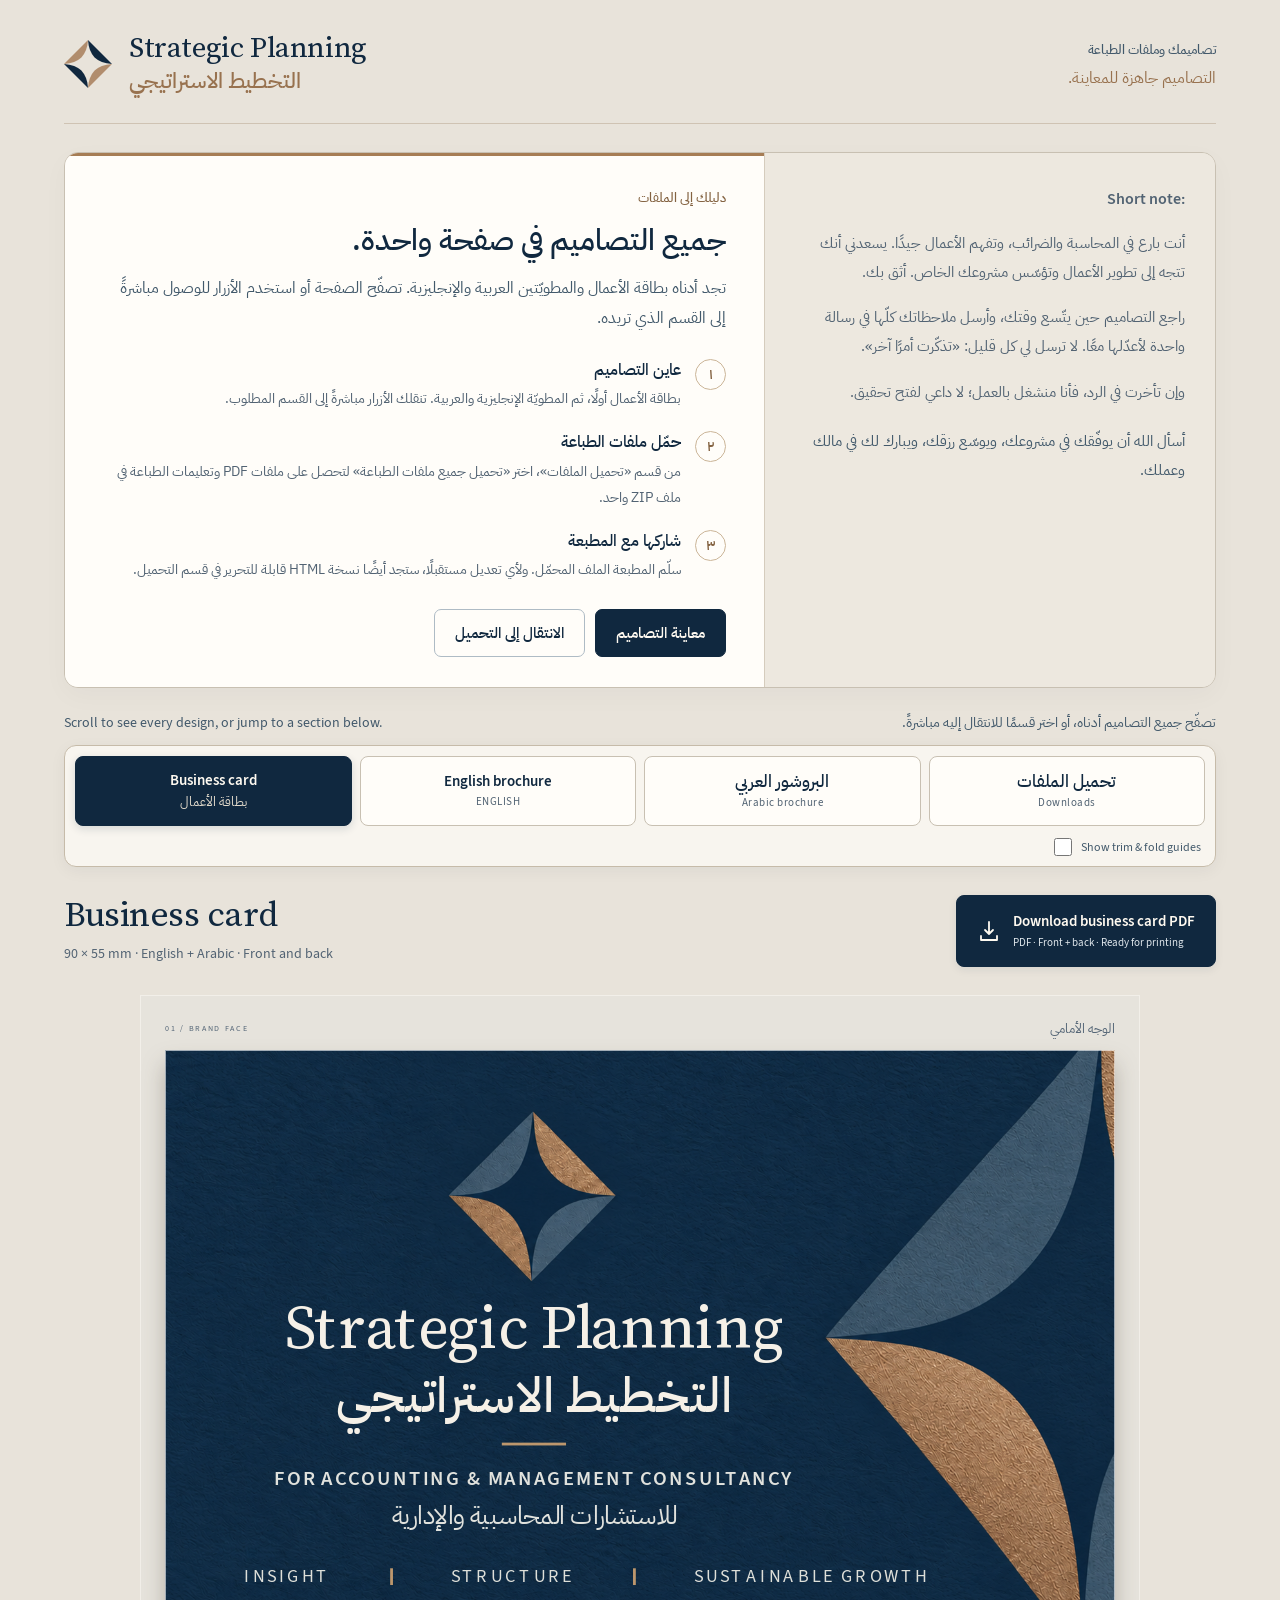
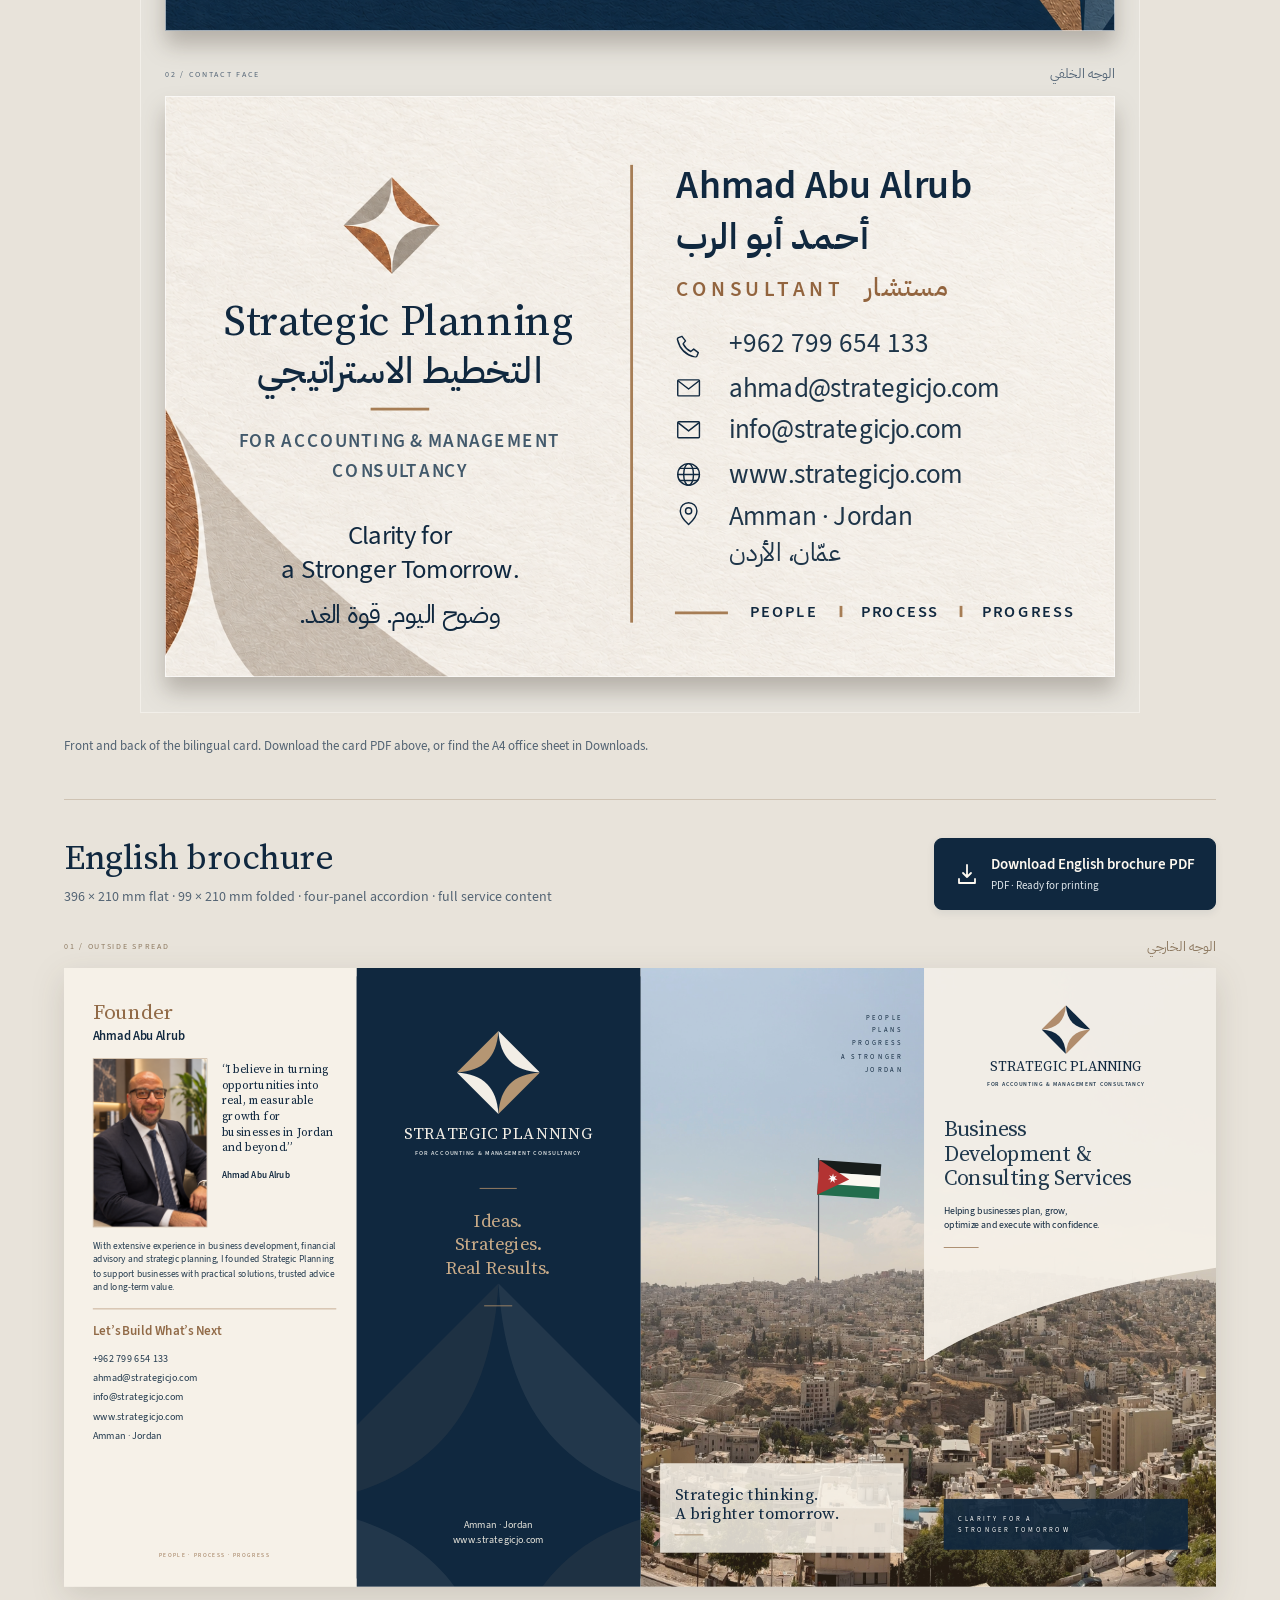
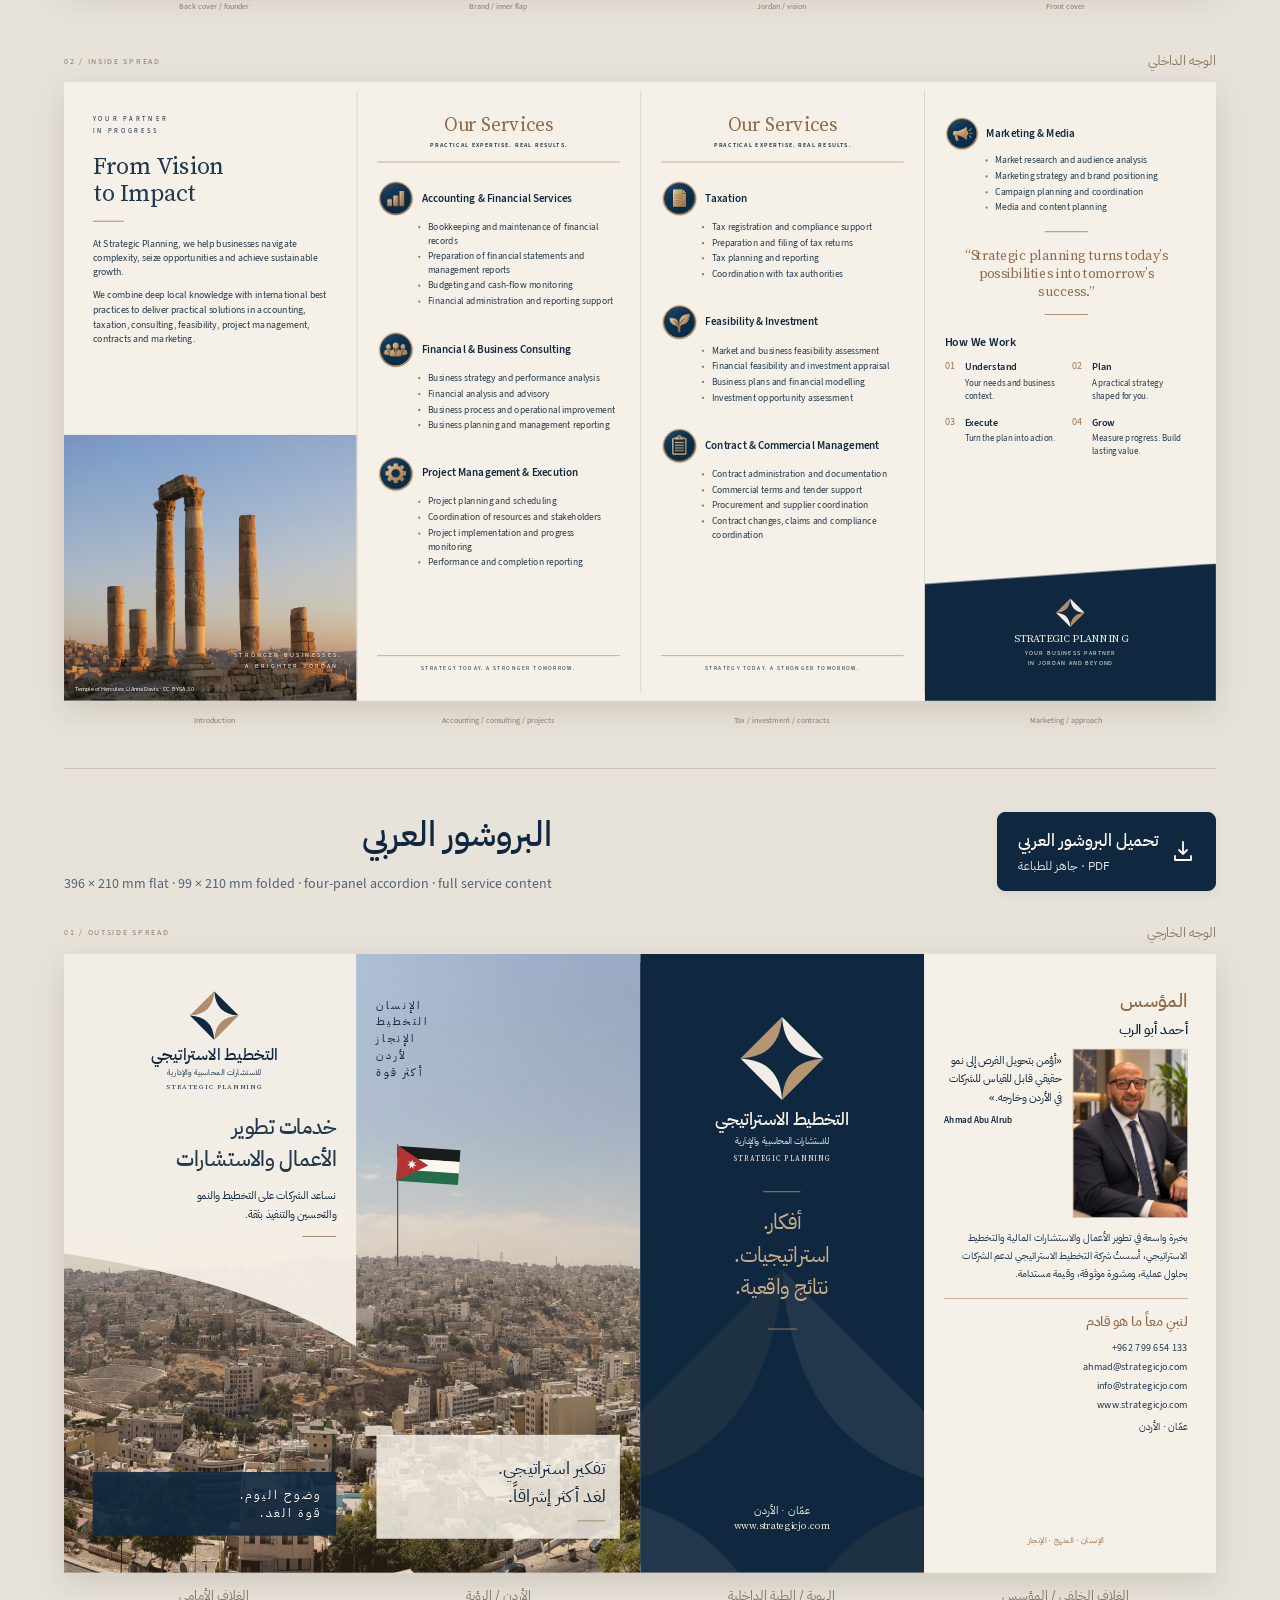
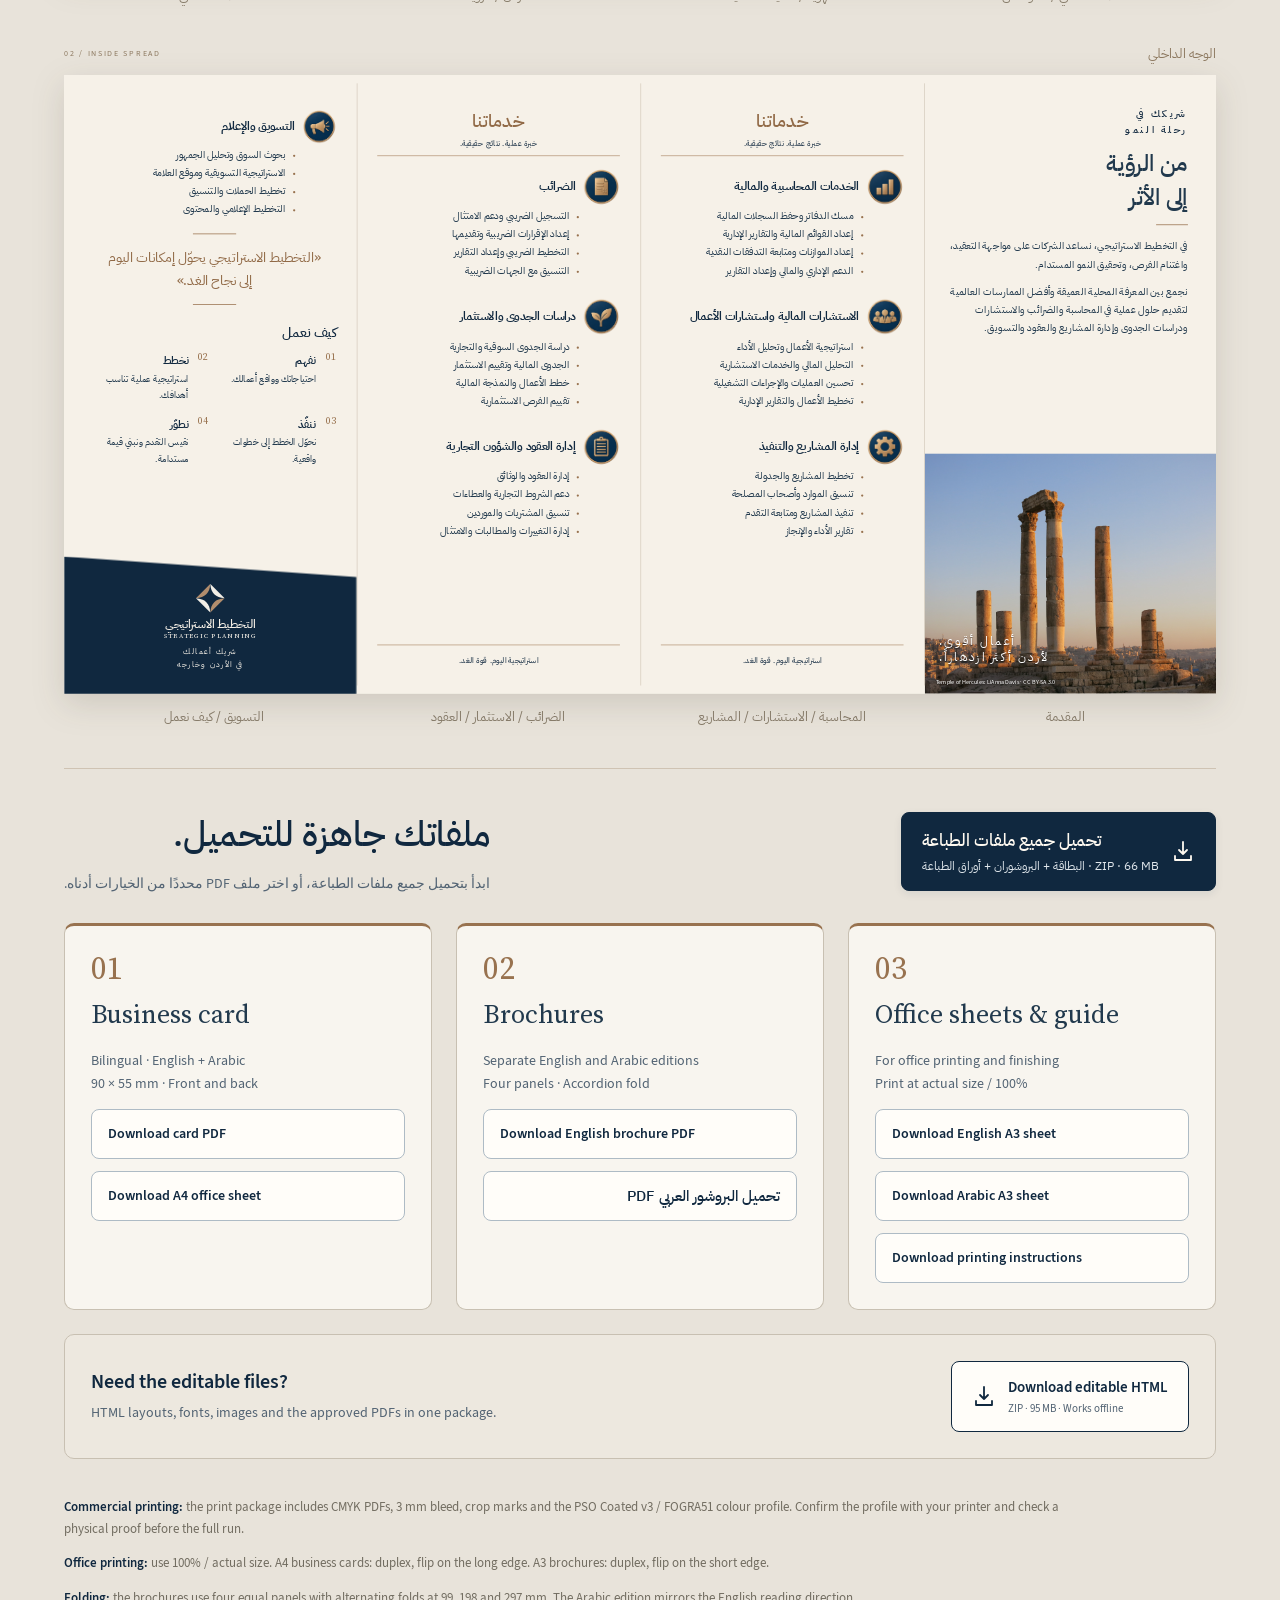
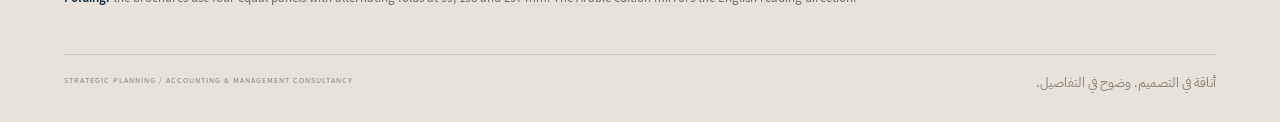
==== index.html @ 757c031f "Prioritize the file guide and simplify the personal note" ====
<!doctype html><html lang="en"><head><meta charset="utf-8"><meta name="viewport" content="width=device-width,initial-scale=1"><meta name="color-scheme" content="light"><title>إلى أحمد · تصاميمك وملفات الطباعة · Strategic Planning</title><link rel="stylesheet" href="artwork.css"><link rel="stylesheet" href="preview.css?v=guide19"><link rel="stylesheet" href="card-refinement.css"><link rel="stylesheet" href="typography.css"><link rel="stylesheet" href="navy-refinement.css"><style></style></head><body>
<main class="collection">
<header class="collection-header"><a class="collection-brand" href="#card" data-jump="card"><svg class="mark " viewBox="0 0 100 100" aria-hidden="true"><path fill="#b18d6d" d="M50 0 0 50C32 48 48 32 50 0Z"/><path fill="#17354d" d="m50 0 50 50C68 48 52 32 50 0Z"/><path fill="#b18d6d" d="m100 50-50 50C52 68 68 52 100 50Z"/><path fill="#17354d" d="M50 100 0 50C32 52 48 68 50 100Z"/></svg><div><strong>Strategic Planning</strong><span lang="ar" dir="rtl">التخطيط الاستراتيجي</span></div></a><div class="collection-meta welcome-meta" lang="ar" dir="rtl"><span>تصاميمك وملفات الطباعة</span><p>التصاميم جاهزة للمعاينة.</p></div></header>
<section class="personal-welcome" lang="ar" dir="rtl" aria-labelledby="welcome-guide-title">
  <div class="welcome-guide">
    <p class="welcome-eyebrow">دليلك إلى الملفات</p>
    <h1 id="welcome-guide-title">جميع التصاميم في صفحة واحدة.</h1>
    <p class="welcome-purpose">تجد أدناه بطاقة الأعمال والمطويّتين العربية والإنجليزية. تصفّح الصفحة أو استخدم الأزرار للوصول مباشرةً إلى القسم الذي تريده.</p>
    <ol class="welcome-steps">
      <li><span class="welcome-step-number" aria-hidden="true">١</span><div><h3>عاين التصاميم</h3><p>بطاقة الأعمال أولًا، ثم المطويّة الإنجليزية والعربية. تنقلك الأزرار مباشرةً إلى القسم المطلوب.</p></div></li>
      <li><span class="welcome-step-number" aria-hidden="true">٢</span><div><h3>حمّل ملفات الطباعة</h3><p>من قسم «تحميل الملفات»، اختر «تحميل جميع ملفات الطباعة» لتحصل على ملفات PDF وتعليمات الطباعة في ملف ZIP واحد.</p></div></li>
      <li><span class="welcome-step-number" aria-hidden="true">٣</span><div><h3>شاركها مع المطبعة</h3><p>سلّم المطبعة الملف المحمّل. ولأي تعديل مستقبلًا، ستجد أيضًا نسخة HTML قابلة للتحرير في قسم التحميل.</p></div></li>
    </ol>
    <div class="welcome-actions"><a class="welcome-action welcome-action-primary" href="#card" data-jump="card">معاينة التصاميم</a><a class="welcome-action" href="#files" data-jump="files">الانتقال إلى التحميل</a></div>
  </div>
  <article class="welcome-letter" aria-labelledby="welcome-note-title">
    <h2 id="welcome-note-title" lang="en" dir="ltr">Short note:</h2>
    <p>أنت بارع في المحاسبة والضرائب، وتفهم الأعمال جيدًا. يسعدني أنك تتجه إلى تطوير الأعمال وتؤسّس مشروعك الخاص. أثق بك.</p>
    <p>راجع التصاميم حين يتّسع وقتك، وأرسل ملاحظاتك كلّها في رسالة واحدة لأعدّلها معًا. لا ترسل لي كل قليل: «تذكّرت أمرًا آخر».</p>
    <p>وإن تأخرت في الرد، فأنا منشغل بالعمل؛ لا داعي لفتح تحقيق.</p>
    <p class="welcome-closing">أسأل الله أن يوفّقك في مشروعك، ويوسّع رزقك، ويبارك لك في مالك وعملك.</p>
  </article>
</section>
<p class="navigation-hint">Scroll to see every design, or jump to a section below. <span lang="ar" dir="rtl">تصفّح جميع التصاميم أدناه، أو اختر قسمًا للانتقال إليه مباشرةً.</span></p>
<nav class="collection-nav" aria-label="Designs and downloads"><div class="section-links"><a id="link-card" href="#card" data-jump="card" data-section-link="card" aria-current="location"><span class="tab-title">Business card</span><span class="tab-caption" lang="ar" dir="rtl">بطاقة الأعمال</span></a><a id="link-en" href="#en" data-jump="en" data-section-link="en"><span class="tab-title">English brochure</span><span class="tab-caption">ENGLISH</span></a><a id="link-ar" href="#ar" data-jump="ar" data-section-link="ar"><span class="tab-title" lang="ar" dir="rtl">البروشور العربي</span><span class="tab-caption">Arabic brochure</span></a><a id="link-files" href="#files" data-jump="files" data-section-link="files"><span class="tab-title" lang="ar" dir="rtl">تحميل الملفات</span><span class="tab-caption">Downloads</span></a></div><label class="guide-toggle"><input id="guides" type="checkbox">Show trim &amp; fold guides</label></nav>
<section class="view" id="card" aria-labelledby="heading-card" tabindex="-1" data-section><div class="view-heading"><div><h2 id="heading-card">Business card</h2><p>90 × 55 mm · English + Arabic · Front and back</p></div><a class="download" href="https://github.com/moeadnan/strategic-planning-print-kit-579666/releases/download/v1.0.0/Business-Card-PRINT-CMYK.pdf" download lang="en"><svg class="download-icon" viewBox="0 0 24 24" fill="none" stroke="currentColor" stroke-width="1.8" stroke-linecap="round" stroke-linejoin="round" aria-hidden="true"><path d="M12 3v12m-4-4 4 4 4-4M4 17v4h16v-4"/></svg><span class="download-copy"><strong>Download business card PDF</strong><small>PDF · Front + back · Ready for printing</small></span></a></div><div class="card-grid"><div class="proof"><div class="proof-label"><span>01 / BRAND FACE</span><span>الوجه الأمامي</span></div><div class="scaled"><article class="sheet card-sheet card-front" aria-label="Business card brand face"><img class="card-material-art" src="assets/card-front-material-navy-v8.png" alt=""><div class="trim card-trim">
      <svg class="ornament front-edge" viewBox="0 0 100 100" preserveAspectRatio="none" aria-hidden="true"><defs><linearGradient id="card-copper-ornament-front-edge" x1="0" y1="0" x2="1" y2="1" gradientUnits="objectBoundingBox"><stop offset="0" stop-color="#82512e"/><stop offset=".44" stop-color="#b98454"/><stop offset=".72" stop-color="#9e653d"/><stop offset="1" stop-color="#bd8b5e"/></linearGradient></defs><path class="card-stone" fill="#aaa297" d="M50 0 0 50C34 49 49 34 50 0Z"/><path class="card-metal" fill="url(#card-copper-ornament-front-edge)" d="M50 0 100 50C66 49 51 34 50 0Z"/><path class="card-stone" fill="#aaa297" d="M100 50 50 100C51 66 66 51 100 50Z"/><path class="card-metal" fill="url(#card-copper-ornament-front-edge)" d="M50 100 0 50C34 51 49 66 50 100Z"/></svg>
      <div class="card-front-lockup"><svg class="mark " viewBox="0 0 100 100" preserveAspectRatio="none" aria-hidden="true"><defs><linearGradient id="card-copper-mark-" x1="0" y1="0" x2="1" y2="1" gradientUnits="objectBoundingBox"><stop offset="0" stop-color="#82512e"/><stop offset=".44" stop-color="#b98454"/><stop offset=".72" stop-color="#9e653d"/><stop offset="1" stop-color="#bd8b5e"/></linearGradient></defs><path class="card-stone" fill="#aaa297" d="M50 0 0 50C34 49 49 34 50 0Z"/><path class="card-metal" fill="url(#card-copper-mark-)" d="M50 0 100 50C66 49 51 34 50 0Z"/><path class="card-stone" fill="#aaa297" d="M100 50 50 100C51 66 66 51 100 50Z"/><path class="card-metal" fill="url(#card-copper-mark-)" d="M50 100 0 50C34 51 49 66 50 100Z"/></svg><h1>Strategic Planning</h1><h2 lang="ar" dir="rtl">التخطيط الاستراتيجي</h2><i class="rule"></i><p class="card-descriptor">FOR ACCOUNTING &amp; MANAGEMENT CONSULTANCY</p><p class="card-descriptor-ar" lang="ar" dir="rtl">للاستشارات المحاسبية والإدارية</p></div>
      <p class="card-front-footer"><span>INSIGHT</span><i></i><span>STRUCTURE</span><i></i><span>SUSTAINABLE GROWTH</span></p>
      </div><div class="guides" aria-hidden="true"><i class="trim-guide"></i><i class="safe-guide"></i></div></article></div></div><div class="proof"><div class="proof-label"><span>02 / CONTACT FACE</span><span>الوجه الخلفي</span></div><div class="scaled"><article class="sheet card-sheet card-back" aria-label="Business card contact face"><img class="card-material-art" src="assets/card-back-material-art-v4-final.png" alt=""><div class="trim card-trim">
      <svg class="ornament back-edge" viewBox="0 0 100 100" preserveAspectRatio="none" aria-hidden="true"><defs><linearGradient id="card-copper-ornament-back-edge" x1="0" y1="0" x2="1" y2="1" gradientUnits="objectBoundingBox"><stop offset="0" stop-color="#82512e"/><stop offset=".44" stop-color="#b98454"/><stop offset=".72" stop-color="#9e653d"/><stop offset="1" stop-color="#bd8b5e"/></linearGradient></defs><path class="card-metal" fill="url(#card-copper-ornament-back-edge)" d="M50 0 0 50C34 49 49 34 50 0Z"/><path class="card-stone" fill="#aaa297" d="M50 0 100 50C66 49 51 34 50 0Z"/><path class="card-metal" fill="url(#card-copper-ornament-back-edge)" d="M100 50 50 100C51 66 66 51 100 50Z"/><path class="card-stone" fill="#aaa297" d="M50 100 0 50C34 51 49 66 50 100Z"/></svg>
      <section class="card-back-brand"><svg class="mark " viewBox="0 0 100 100" preserveAspectRatio="none" aria-hidden="true"><defs><linearGradient id="card-copper-mark-" x1="0" y1="0" x2="1" y2="1" gradientUnits="objectBoundingBox"><stop offset="0" stop-color="#82512e"/><stop offset=".44" stop-color="#b98454"/><stop offset=".72" stop-color="#9e653d"/><stop offset="1" stop-color="#bd8b5e"/></linearGradient></defs><path class="card-stone" fill="#aaa297" d="M50 0 0 50C34 49 49 34 50 0Z"/><path class="card-metal" fill="url(#card-copper-mark-)" d="M50 0 100 50C66 49 51 34 50 0Z"/><path class="card-stone" fill="#aaa297" d="M100 50 50 100C51 66 66 51 100 50Z"/><path class="card-metal" fill="url(#card-copper-mark-)" d="M50 100 0 50C34 51 49 66 50 100Z"/></svg><h2>Strategic Planning</h2><h3 lang="ar" dir="rtl">التخطيط الاستراتيجي</h3><i class="rule"></i><p class="back-brand-descriptor">FOR ACCOUNTING &amp; MANAGEMENT<br>CONSULTANCY</p><p class="back-tagline">Clarity for<br>a Stronger Tomorrow.</p><p class="back-tagline-ar" lang="ar" dir="rtl">وضوح اليوم. قوة الغد.</p></section>
      <section class="card-person"><h1>Ahmad Abu Alrub</h1><h2 lang="ar" dir="rtl">أحمد أبو الرب</h2><p class="card-role">CONSULTANT <span lang="ar" dir="rtl">مستشار</span></p><div class="contacts"><div class="contact-row"><svg class="contact-icon" viewBox="0 0 24 24" fill="none" stroke="currentColor" stroke-width="1.25" stroke-linecap="round" stroke-linejoin="round" aria-hidden="true"><path d="m6.2 3.5 3.1 4-2.1 2.6a15.6 15.6 0 0 0 6.7 6.7l2.6-2.1 4 3.1-1.2 3c-.3.7-1.1 1.1-1.8.9C9.6 19.8 4.2 14.4 2.3 6.5c-.2-.7.2-1.5.9-1.8z"/></svg><a dir="ltr" href="tel:+962799654133">+962 799 654 133</a></div><div class="contact-row"><svg class="contact-icon" viewBox="0 0 24 24" fill="none" stroke="currentColor" stroke-width="1.25" stroke-linecap="round" stroke-linejoin="round" aria-hidden="true"><rect x="2.5" y="5" width="19" height="14" rx=".8"/><path d="m3 6 9 7 9-7"/></svg><a dir="ltr" href="mailto:ahmad@strategicjo.com">ahmad@strategicjo.com</a></div><div class="contact-row"><svg class="contact-icon" viewBox="0 0 24 24" fill="none" stroke="currentColor" stroke-width="1.25" stroke-linecap="round" stroke-linejoin="round" aria-hidden="true"><rect x="2.5" y="5" width="19" height="14" rx=".8"/><path d="m3 6 9 7 9-7"/></svg><a dir="ltr" href="mailto:info@strategicjo.com">info@strategicjo.com</a></div><div class="contact-row"><svg class="contact-icon" viewBox="0 0 24 24" fill="none" stroke="currentColor" stroke-width="1.25" stroke-linecap="round" stroke-linejoin="round" aria-hidden="true"><circle cx="12" cy="12" r="9.5"/><ellipse cx="12" cy="12" rx="4.3" ry="9.5"/><path d="M2.5 12h19M4.1 6.7h15.8M4.1 17.3h15.8"/></svg><a dir="ltr" href="https://www.strategicjo.com">www.strategicjo.com</a></div><div class="contact-row location"><svg class="contact-icon" viewBox="0 0 24 24" fill="none" stroke="currentColor" stroke-width="1.25" stroke-linecap="round" stroke-linejoin="round" aria-hidden="true"><path d="M19.3 9.7C19.3 5.5 16 2.5 12 2.5s-7.3 3-7.3 7.2c0 5.1 7.3 12 7.3 12s7.3-6.9 7.3-12Z"/><circle cx="12" cy="9.7" r="2.7"/></svg><div><p>Amman · Jordan</p><p class="card-location-ar" lang="ar" dir="rtl">عمّان، الأردن</p></div></div></div><p class="card-back-footer"><i></i><span>PEOPLE</span><b></b><span>PROCESS</span><b></b><span>PROGRESS</span></p></section>
      </div><div class="guides" aria-hidden="true"><i class="trim-guide"></i><i class="safe-guide"></i></div></article></div></div></div><p class="caption">Front and back of the bilingual card. Download the card PDF above, or find the A4 office sheet in Downloads.</p></section>
<section class="view" id="en" aria-labelledby="heading-en" tabindex="-1" data-section><div class="view-heading"><div><h2 id="heading-en" lang="en" dir="ltr">English brochure</h2><p>396 × 210 mm flat · 99 × 210 mm folded · four-panel accordion · full service content</p></div><a class="download" href="https://github.com/moeadnan/strategic-planning-print-kit-579666/releases/download/v1.0.0/Brochure-English-PRINT-CMYK.pdf" download lang="en"><svg class="download-icon" viewBox="0 0 24 24" fill="none" stroke="currentColor" stroke-width="1.8" stroke-linecap="round" stroke-linejoin="round" aria-hidden="true"><path d="M12 3v12m-4-4 4 4 4-4M4 17v4h16v-4"/></svg><span class="download-copy"><strong>Download English brochure PDF</strong><small>PDF · Ready for printing</small></span></a></div><div class="proof"><div class="proof-label"><span>01 / OUTSIDE SPREAD</span><span>الوجه الخارجي</span></div><div class="scaled"><article class="sheet brochure-sheet outside lang-en" lang="en" aria-label="EN brochure outside"><div class="panorama"><img src="assets/amman-panorama.jpg" alt="Panoramic view of Amman from the Citadel"><div class="panorama-warmth"></div></div><div class="trim brochure-trim"><section class="panel founder-panel"><h2 class="founder-title">Founder</h2><h3 class="founder-name">Ahmad Abu Alrub</h3><div class="founder-portrait-row"><img class="portrait" src="assets/ahmad-portrait.png" alt="Ahmad Abu Alrub"><div class="founder-quote"><p>“I believe in turning opportunities into real, measurable growth for businesses in Jordan and beyond.”</p><span dir="ltr" lang="en">Ahmad Abu Alrub</span></div></div><p class="founder-bio">With extensive experience in business development, financial advisory and strategic planning, I founded Strategic Planning to support businesses with practical solutions, trusted advice and long-term value.</p><i class="full-rule"></i><h3 class="contact-heading">Let’s Build What’s Next</h3><div class="contacts"><div class="contact-row"><a dir="ltr" href="tel:+962799654133">+962 799 654 133</a></div><div class="contact-row"><a dir="ltr" href="mailto:ahmad@strategicjo.com">ahmad@strategicjo.com</a></div><div class="contact-row"><a dir="ltr" href="mailto:info@strategicjo.com">info@strategicjo.com</a></div><div class="contact-row"><a dir="ltr" href="https://www.strategicjo.com">www.strategicjo.com</a></div><div class="contact-row location">Amman · Jordan</div></div><p class="founder-footer">PEOPLE  ·  PROCESS  ·  PROGRESS</p></section><section class="panel back-panel"><div class="wordmark "><svg class="mark " viewBox="0 0 100 100" aria-hidden="true"><path fill="#b18d6d" d="M50 0 0 50C32 48 48 32 50 0Z"/><path fill="#17354d" d="m50 0 50 50C68 48 52 32 50 0Z"/><path fill="#b18d6d" d="m100 50-50 50C52 68 68 52 100 50Z"/><path fill="#17354d" d="M50 100 0 50C32 52 48 68 50 100Z"/></svg><div class="brand-name">STRATEGIC PLANNING</div><p class=brand-descriptor>FOR ACCOUNTING &amp; MANAGEMENT CONSULTANCY</p></div><i class="rule"></i><p class="ideas">Ideas.<br>Strategies.<br>Real Results.</p><i class="rule second-rule"></i><svg class="ornament back-panel-pattern" viewBox="0 0 100 100" aria-hidden="true"><path fill="#b18d6d" d="M50 0 0 50C32 48 48 32 50 0Z"/><path fill="#d9d3c8" d="m50 0 50 50C68 48 52 32 50 0Z"/><path fill="#b18d6d" d="m100 50-50 50C52 68 68 52 100 50Z"/><path fill="#d9d3c8" d="M50 100 0 50C32 52 48 68 50 100Z"/></svg><div class="back-panel-bottom"><p>Amman · Jordan</p><a dir="ltr" href="https://www.strategicjo.com">www.strategicjo.com</a></div></section><section class="panel story-panel"><div class="story-kicker">PEOPLE<br>PLANS<br>PROGRESS<br>A STRONGER<br>JORDAN</div><svg class="jordan-flag" viewBox="0 0 80 130" aria-hidden="true"><path d="M7 2v126" stroke="#47515a" stroke-width="1.2"/><g transform="translate(8 4) rotate(4)"><path d="M0 0H64V12H0Z" fill="#181d1b"/><path d="M0 12H64V24H0Z" fill="#faf8f0"/><path d="M0 24H64V36H0Z" fill="#236d4d"/><path d="M0 0 32 18 0 36Z" fill="#b33332"/><polygon points="15.000,13.000 15.911,16.108 18.909,14.883 17.047,17.533 19.875,19.113 16.642,19.309 17.169,22.505 15.000,20.100 12.831,22.505 13.358,19.309 10.125,19.113 12.953,17.533 11.091,14.883 14.089,16.108" fill="white"/></g></svg><div class="story-bottom"><h2>Strategic thinking.<br>A brighter tomorrow.</h2><i class="rule"></i></div></section><section class="panel cover-panel"><svg class="cover-ivory" viewBox="0 0 99 135" preserveAspectRatio="none" aria-hidden="true"><path fill="#f6f1e8" fill-opacity=".94" d="M0 0H99V103C67 108 30 116 0 135Z"/></svg><div class="wordmark "><svg class="mark " viewBox="0 0 100 100" aria-hidden="true"><path fill="#b18d6d" d="M50 0 0 50C32 48 48 32 50 0Z"/><path fill="#17354d" d="m50 0 50 50C68 48 52 32 50 0Z"/><path fill="#b18d6d" d="m100 50-50 50C52 68 68 52 100 50Z"/><path fill="#17354d" d="M50 100 0 50C32 52 48 68 50 100Z"/></svg><div class="brand-name">STRATEGIC PLANNING</div><p class=brand-descriptor>FOR ACCOUNTING &amp; MANAGEMENT CONSULTANCY</p></div><div class="cover-copy"><h1>Business<br>Development &amp;<br>Consulting Services</h1><p>Helping businesses plan, grow,<br>optimize and execute with confidence.</p><i class="rule"></i></div><div class="cover-bottom"><p>CLARITY FOR A<br>STRONGER TOMORROW</p></div></section></div><div class="guides" aria-hidden="true"><i class="trim-guide"></i><i class="safe-guide"></i><i class="fold" style="left:102mm"></i><i class="fold" style="left:201mm"></i><i class="fold" style="left:300mm"></i></div></article></div></div><div class="panel-labels "><span>Back cover / founder</span><span>Brand / inner flap</span><span>Jordan / vision</span><span>Front cover</span></div><div class="proof"><div class="proof-label"><span>02 / INSIDE SPREAD</span><span>الوجه الداخلي</span></div><div class="scaled"><article class="sheet brochure-sheet inside lang-en" lang="en" aria-label="EN brochure inside"><div class="trim brochure-trim"><section class="panel intro-panel"><p class="eyebrow">YOUR PARTNER<br>IN PROGRESS</p><h2>From Vision<br>to Impact</h2><i class="rule"></i><div class="intro-copy"><p>At Strategic Planning, we help businesses navigate complexity, seize opportunities and achieve sustainable growth.</p><p>We combine deep local knowledge with international best practices to deliver practical solutions in accounting, taxation, consulting, feasibility, project management, contracts and marketing.</p></div><div class="citadel-photo"><img src="assets/amman-citadel.jpg" alt="Temple of Hercules, Amman Citadel at sunset"><div class="photo-caption">STRONGER BUSINESSES.<br>A BRIGHTER JORDAN.</div><a class="photo-credit" href="https://commons.wikimedia.org/wiki/File:Amman_Citadel_Temple_of_Hercules.JPG" dir="ltr" lang="en">Temple of Hercules: LiAnna Davis · CC BY-SA 3.0</a></div></section><section class="panel services-panel"><div class="services-panel-header"><h2>Our Services</h2><p>PRACTICAL EXPERTISE. REAL RESULTS.</p></div><div class="service-list"><section class="service"><div class="service-heading"><img class="service-medallion" src="assets/icon-accounting.png" alt=""><h3>Accounting & Financial Services</h3></div><ul><li>Bookkeeping and maintenance of financial records</li><li>Preparation of financial statements and management reports</li><li>Budgeting and cash-flow monitoring</li><li>Financial administration and reporting support</li></ul></section><section class="service"><div class="service-heading"><img class="service-medallion" src="assets/icon-consulting.png" alt=""><h3>Financial & Business Consulting</h3></div><ul><li>Business strategy and performance analysis</li><li>Financial analysis and advisory</li><li>Business process and operational improvement</li><li>Business planning and management reporting</li></ul></section><section class="service"><div class="service-heading"><img class="service-medallion" src="assets/icon-project.png" alt=""><h3>Project Management & Execution</h3></div><ul><li>Project planning and scheduling</li><li>Coordination of resources and stakeholders</li><li>Project implementation and progress monitoring</li><li>Performance and completion reporting</li></ul></section></div><p class="service-panel-footer">STRATEGY TODAY. A STRONGER TOMORROW.</p></section><section class="panel services-panel"><div class="services-panel-header"><h2>Our Services</h2><p>PRACTICAL EXPERTISE. REAL RESULTS.</p></div><div class="service-list"><section class="service"><div class="service-heading"><img class="service-medallion" src="assets/icon-tax.png" alt=""><h3>Taxation</h3></div><ul><li>Tax registration and compliance support</li><li>Preparation and filing of tax returns</li><li>Tax planning and reporting</li><li>Coordination with tax authorities</li></ul></section><section class="service"><div class="service-heading"><img class="service-medallion" src="assets/icon-investment.png" alt=""><h3>Feasibility & Investment</h3></div><ul><li>Market and business feasibility assessment</li><li>Financial feasibility and investment appraisal</li><li>Business plans and financial modelling</li><li>Investment opportunity assessment</li></ul></section><section class="service"><div class="service-heading"><img class="service-medallion" src="assets/icon-contracts.png" alt=""><h3>Contract & Commercial Management</h3></div><ul><li>Contract administration and documentation</li><li>Commercial terms and tender support</li><li>Procurement and supplier coordination</li><li>Contract changes, claims and compliance coordination</li></ul></section></div><p class="service-panel-footer">STRATEGY TODAY. A STRONGER TOMORROW.</p></section><section class="panel marketing-panel"><section class="service"><div class="service-heading"><img class="service-medallion" src="assets/icon-marketing.png" alt=""><h3>Marketing & Media</h3></div><ul><li>Market research and audience analysis</li><li>Marketing strategy and brand positioning</li><li>Campaign planning and coordination</li><li>Media and content planning</li></ul></section><div class="marketing-quote"><i class="rule"></i><p>“Strategic planning turns today’s possibilities into tomorrow’s success.”</p><i class="rule"></i></div><h3 class="work-heading">How We Work</h3><div class="work-grid"><div class="work-step"><span class="step-number">01</span><h4>Understand</h4><p>Your needs and business context.</p></div><div class="work-step"><span class="step-number">02</span><h4>Plan</h4><p>A practical strategy shaped for you.</p></div><div class="work-step"><span class="step-number">03</span><h4>Execute</h4><p>Turn the plan into action.</p></div><div class="work-step"><span class="step-number">04</span><h4>Grow</h4><p>Measure progress. Build lasting value.</p></div></div><div class="marketing-brand"><div class="wordmark "><svg class="mark " viewBox="0 0 100 100" aria-hidden="true"><path fill="#b18d6d" d="M50 0 0 50C32 48 48 32 50 0Z"/><path fill="#17354d" d="m50 0 50 50C68 48 52 32 50 0Z"/><path fill="#b18d6d" d="m100 50-50 50C52 68 68 52 100 50Z"/><path fill="#17354d" d="M50 100 0 50C32 52 48 68 50 100Z"/></svg><div class="brand-name">STRATEGIC PLANNING</div></div><p>YOUR BUSINESS PARTNER<br>IN JORDAN AND BEYOND</p></div></section></div><div class="guides" aria-hidden="true"><i class="trim-guide"></i><i class="safe-guide"></i><i class="fold" style="left:102mm"></i><i class="fold" style="left:201mm"></i><i class="fold" style="left:300mm"></i></div></article></div></div><div class="panel-labels "><span>Introduction</span><span>Accounting / consulting / projects</span><span>Tax / investment / contracts</span><span>Marketing / approach</span></div></section><section class="view" id="ar" aria-labelledby="heading-ar" tabindex="-1" data-section><div class="view-heading"><div><h2 id="heading-ar" lang="ar" dir="rtl">البروشور العربي</h2><p>396 × 210 mm flat · 99 × 210 mm folded · four-panel accordion · full service content</p></div><a class="download" href="https://github.com/moeadnan/strategic-planning-print-kit-579666/releases/download/v1.0.0/Brochure-Arabic-PRINT-CMYK.pdf" download lang="ar" dir="rtl"><svg class="download-icon" viewBox="0 0 24 24" fill="none" stroke="currentColor" stroke-width="1.8" stroke-linecap="round" stroke-linejoin="round" aria-hidden="true"><path d="M12 3v12m-4-4 4 4 4-4M4 17v4h16v-4"/></svg><span class="download-copy"><strong>تحميل البروشور العربي</strong><small>PDF · جاهز للطباعة</small></span></a></div><div class="proof"><div class="proof-label"><span>01 / OUTSIDE SPREAD</span><span>الوجه الخارجي</span></div><div class="scaled"><article class="sheet brochure-sheet outside lang-ar" lang="ar" aria-label="AR brochure outside"><div class="panorama"><img src="assets/amman-panorama.jpg" alt="Panoramic view of Amman from the Citadel"><div class="panorama-warmth"></div></div><div class="trim brochure-trim"><section class="panel cover-panel"><svg class="cover-ivory" viewBox="0 0 99 135" preserveAspectRatio="none" aria-hidden="true"><path fill="#f6f1e8" fill-opacity=".94" d="M0 0H99V103C67 108 30 116 0 135Z"/></svg><div class="wordmark "><svg class="mark " viewBox="0 0 100 100" aria-hidden="true"><path fill="#b18d6d" d="M50 0 0 50C32 48 48 32 50 0Z"/><path fill="#17354d" d="m50 0 50 50C68 48 52 32 50 0Z"/><path fill="#b18d6d" d="m100 50-50 50C52 68 68 52 100 50Z"/><path fill="#17354d" d="M50 100 0 50C32 52 48 68 50 100Z"/></svg><div class="brand-name">التخطيط الاستراتيجي</div><p class=brand-descriptor>للاستشارات المحاسبية والإدارية</p><p class="secondary-brand" lang="en" dir="ltr">STRATEGIC PLANNING</p></div><div class="cover-copy"><h1>خدمات تطوير<br>الأعمال والاستشارات</h1><p>نساعد الشركات على التخطيط والنمو<br>والتحسين والتنفيذ بثقة.</p><i class="rule"></i></div><div class="cover-bottom"><p>وضوح اليوم.<br>قوة الغد.</p></div></section><section class="panel story-panel"><div class="story-kicker">الإنسان<br>التخطيط<br>الإنجاز<br>لأردن<br>أكثر قوة</div><svg class="jordan-flag" viewBox="0 0 80 130" aria-hidden="true"><path d="M7 2v126" stroke="#47515a" stroke-width="1.2"/><g transform="translate(8 4) rotate(4)"><path d="M0 0H64V12H0Z" fill="#181d1b"/><path d="M0 12H64V24H0Z" fill="#faf8f0"/><path d="M0 24H64V36H0Z" fill="#236d4d"/><path d="M0 0 32 18 0 36Z" fill="#b33332"/><polygon points="15.000,13.000 15.911,16.108 18.909,14.883 17.047,17.533 19.875,19.113 16.642,19.309 17.169,22.505 15.000,20.100 12.831,22.505 13.358,19.309 10.125,19.113 12.953,17.533 11.091,14.883 14.089,16.108" fill="white"/></g></svg><div class="story-bottom"><h2>تفكير استراتيجي.<br>لغد أكثر إشراقاً.</h2><i class="rule"></i></div></section><section class="panel back-panel"><div class="wordmark "><svg class="mark " viewBox="0 0 100 100" aria-hidden="true"><path fill="#b18d6d" d="M50 0 0 50C32 48 48 32 50 0Z"/><path fill="#17354d" d="m50 0 50 50C68 48 52 32 50 0Z"/><path fill="#b18d6d" d="m100 50-50 50C52 68 68 52 100 50Z"/><path fill="#17354d" d="M50 100 0 50C32 52 48 68 50 100Z"/></svg><div class="brand-name">التخطيط الاستراتيجي</div><p class=brand-descriptor>للاستشارات المحاسبية والإدارية</p><p class="secondary-brand" lang="en" dir="ltr">STRATEGIC PLANNING</p></div><i class="rule"></i><p class="ideas">أفكار.<br>استراتيجيات.<br>نتائج واقعية.</p><i class="rule second-rule"></i><svg class="ornament back-panel-pattern" viewBox="0 0 100 100" aria-hidden="true"><path fill="#b18d6d" d="M50 0 0 50C32 48 48 32 50 0Z"/><path fill="#d9d3c8" d="m50 0 50 50C68 48 52 32 50 0Z"/><path fill="#b18d6d" d="m100 50-50 50C52 68 68 52 100 50Z"/><path fill="#d9d3c8" d="M50 100 0 50C32 52 48 68 50 100Z"/></svg><div class="back-panel-bottom"><p>عمّان · الأردن</p><a dir="ltr" href="https://www.strategicjo.com">www.strategicjo.com</a></div></section><section class="panel founder-panel"><h2 class="founder-title">المؤسس</h2><h3 class="founder-name">أحمد أبو الرب</h3><div class="founder-portrait-row"><img class="portrait" src="assets/ahmad-portrait.png" alt="Ahmad Abu Alrub"><div class="founder-quote"><p>«أؤمن بتحويل الفرص إلى نمو حقيقي قابل للقياس للشركات في الأردن وخارجه.»</p><span dir="ltr" lang="en">Ahmad Abu Alrub</span></div></div><p class="founder-bio">بخبرة واسعة في تطوير الأعمال والاستشارات المالية والتخطيط الاستراتيجي، أسستُ شركة التخطيط الاستراتيجي لدعم الشركات بحلول عملية، ومشورة موثوقة، وقيمة مستدامة.</p><i class="full-rule"></i><h3 class="contact-heading">لنبنِ معاً ما هو قادم</h3><div class="contacts"><div class="contact-row"><a dir="ltr" href="tel:+962799654133">+962 799 654 133</a></div><div class="contact-row"><a dir="ltr" href="mailto:ahmad@strategicjo.com">ahmad@strategicjo.com</a></div><div class="contact-row"><a dir="ltr" href="mailto:info@strategicjo.com">info@strategicjo.com</a></div><div class="contact-row"><a dir="ltr" href="https://www.strategicjo.com">www.strategicjo.com</a></div><div class="contact-row location">عمّان · الأردن</div></div><p class="founder-footer">الإنسان  ·  المنهج  ·  الإنجاز</p></section></div><div class="guides" aria-hidden="true"><i class="trim-guide"></i><i class="safe-guide"></i><i class="fold" style="left:102mm"></i><i class="fold" style="left:201mm"></i><i class="fold" style="left:300mm"></i></div></article></div></div><div class="panel-labels arabic-labels"><span>الغلاف الأمامي</span><span>الأردن / الرؤية</span><span>الهوية / الطية الداخلية</span><span>الغلاف الخلفي / المؤسس</span></div><div class="proof"><div class="proof-label"><span>02 / INSIDE SPREAD</span><span>الوجه الداخلي</span></div><div class="scaled"><article class="sheet brochure-sheet inside lang-ar" lang="ar" aria-label="AR brochure inside"><div class="trim brochure-trim"><section class="panel marketing-panel"><section class="service"><div class="service-heading"><img class="service-medallion" src="assets/icon-marketing.png" alt=""><h3>التسويق والإعلام</h3></div><ul><li>بحوث السوق وتحليل الجمهور</li><li>الاستراتيجية التسويقية وموقع العلامة</li><li>تخطيط الحملات والتنسيق</li><li>التخطيط الإعلامي والمحتوى</li></ul></section><div class="marketing-quote"><i class="rule"></i><p>«التخطيط الاستراتيجي يحوّل إمكانات اليوم إلى نجاح الغد.»</p><i class="rule"></i></div><h3 class="work-heading">كيف نعمل</h3><div class="work-grid"><div class="work-step"><span class="step-number">01</span><h4>نفهم</h4><p>احتياجاتك وواقع أعمالك.</p></div><div class="work-step"><span class="step-number">02</span><h4>نخطط</h4><p>استراتيجية عملية تناسب أهدافك.</p></div><div class="work-step"><span class="step-number">03</span><h4>ننفّذ</h4><p>نحوّل الخطط إلى خطوات واقعية.</p></div><div class="work-step"><span class="step-number">04</span><h4>نطوّر</h4><p>نقيس التقدم ونبني قيمة مستدامة.</p></div></div><div class="marketing-brand"><div class="wordmark "><svg class="mark " viewBox="0 0 100 100" aria-hidden="true"><path fill="#b18d6d" d="M50 0 0 50C32 48 48 32 50 0Z"/><path fill="#17354d" d="m50 0 50 50C68 48 52 32 50 0Z"/><path fill="#b18d6d" d="m100 50-50 50C52 68 68 52 100 50Z"/><path fill="#17354d" d="M50 100 0 50C32 52 48 68 50 100Z"/></svg><div class="brand-name">التخطيط الاستراتيجي</div><p class="secondary-brand" lang="en" dir="ltr">STRATEGIC PLANNING</p></div><p>شريك أعمالك<br>في الأردن وخارجه</p></div></section><section class="panel services-panel"><div class="services-panel-header"><h2>خدماتنا</h2><p>خبرة عملية. نتائج حقيقية.</p></div><div class="service-list"><section class="service"><div class="service-heading"><img class="service-medallion" src="assets/icon-tax.png" alt=""><h3>الضرائب</h3></div><ul><li>التسجيل الضريبي ودعم الامتثال</li><li>إعداد الإقرارات الضريبية وتقديمها</li><li>التخطيط الضريبي وإعداد التقارير</li><li>التنسيق مع الجهات الضريبية</li></ul></section><section class="service"><div class="service-heading"><img class="service-medallion" src="assets/icon-investment.png" alt=""><h3>دراسات الجدوى والاستثمار</h3></div><ul><li>دراسة الجدوى السوقية والتجارية</li><li>الجدوى المالية وتقييم الاستثمار</li><li>خطط الأعمال والنمذجة المالية</li><li>تقييم الفرص الاستثمارية</li></ul></section><section class="service"><div class="service-heading"><img class="service-medallion" src="assets/icon-contracts.png" alt=""><h3>إدارة العقود والشؤون التجارية</h3></div><ul><li>إدارة العقود والوثائق</li><li>دعم الشروط التجارية والعطاءات</li><li>تنسيق المشتريات والموردين</li><li>إدارة التغييرات والمطالبات والامتثال</li></ul></section></div><p class="service-panel-footer">استراتيجية اليوم. قوة الغد.</p></section><section class="panel services-panel"><div class="services-panel-header"><h2>خدماتنا</h2><p>خبرة عملية. نتائج حقيقية.</p></div><div class="service-list"><section class="service"><div class="service-heading"><img class="service-medallion" src="assets/icon-accounting.png" alt=""><h3>الخدمات المحاسبية والمالية</h3></div><ul><li>مسك الدفاتر وحفظ السجلات المالية</li><li>إعداد القوائم المالية والتقارير الإدارية</li><li>إعداد الموازنات ومتابعة التدفقات النقدية</li><li>الدعم الإداري والمالي وإعداد التقارير</li></ul></section><section class="service"><div class="service-heading"><img class="service-medallion" src="assets/icon-consulting.png" alt=""><h3>الاستشارات المالية واستشارات الأعمال</h3></div><ul><li>استراتيجية الأعمال وتحليل الأداء</li><li>التحليل المالي والخدمات الاستشارية</li><li>تحسين العمليات والإجراءات التشغيلية</li><li>تخطيط الأعمال والتقارير الإدارية</li></ul></section><section class="service"><div class="service-heading"><img class="service-medallion" src="assets/icon-project.png" alt=""><h3>إدارة المشاريع والتنفيذ</h3></div><ul><li>تخطيط المشاريع والجدولة</li><li>تنسيق الموارد وأصحاب المصلحة</li><li>تنفيذ المشاريع ومتابعة التقدم</li><li>تقارير الأداء والإنجاز</li></ul></section></div><p class="service-panel-footer">استراتيجية اليوم. قوة الغد.</p></section><section class="panel intro-panel"><p class="eyebrow">شريكك في<br>رحلة النمو</p><h2>من الرؤية<br>إلى الأثر</h2><i class="rule"></i><div class="intro-copy"><p>في التخطيط الاستراتيجي، نساعد الشركات على مواجهة التعقيد، واغتنام الفرص، وتحقيق النمو المستدام.</p><p>نجمع بين المعرفة المحلية العميقة وأفضل الممارسات العالمية لتقديم حلول عملية في المحاسبة والضرائب والاستشارات ودراسات الجدوى وإدارة المشاريع والعقود والتسويق.</p></div><div class="citadel-photo"><img src="assets/amman-citadel.jpg" alt="Temple of Hercules, Amman Citadel at sunset"><div class="photo-caption">أعمال أقوى.<br>لأردن أكثر ازدهاراً.</div><a class="photo-credit" href="https://commons.wikimedia.org/wiki/File:Amman_Citadel_Temple_of_Hercules.JPG" dir="ltr" lang="en">Temple of Hercules: LiAnna Davis · CC BY-SA 3.0</a></div></section></div><div class="guides" aria-hidden="true"><i class="trim-guide"></i><i class="safe-guide"></i><i class="fold" style="left:102mm"></i><i class="fold" style="left:201mm"></i><i class="fold" style="left:300mm"></i></div></article></div></div><div class="panel-labels arabic-labels"><span>التسويق / كيف نعمل</span><span>الضرائب / الاستثمار / العقود</span><span>المحاسبة / الاستشارات / المشاريع</span><span>المقدمة</span></div></section>
<section class="view" id="files" aria-labelledby="heading-files" tabindex="-1" data-section><div class="view-heading"><div><h2 id="heading-files" lang="ar" dir="rtl">ملفاتك جاهزة للتحميل.</h2><p lang="ar" dir="rtl">ابدأ بتحميل جميع ملفات الطباعة، أو اختر ملف PDF محددًا من الخيارات أدناه.</p></div><a class="download" href="https://github.com/moeadnan/strategic-planning-print-kit-579666/releases/download/v1.0.0/Strategic-Planning-Printer-Package.zip" download lang="ar" dir="rtl"><svg class="download-icon" viewBox="0 0 24 24" fill="none" stroke="currentColor" stroke-width="1.8" stroke-linecap="round" stroke-linejoin="round" aria-hidden="true"><path d="M12 3v12m-4-4 4 4 4-4M4 17v4h16v-4"/></svg><span class="download-copy"><strong>تحميل جميع ملفات الطباعة</strong><small>ZIP · 66 MB · البطاقة + البروشوران + أوراق الطباعة</small></span></a></div><div class="file-grid"><article><span class="file-number">01</span><h2>Business card</h2><p>Bilingual · English + Arabic<br>90 × 55 mm · Front and back</p><a href="https://github.com/moeadnan/strategic-planning-print-kit-579666/releases/download/v1.0.0/Business-Card-PRINT-CMYK.pdf" download>Download card PDF</a><a href="https://github.com/moeadnan/strategic-planning-print-kit-579666/releases/download/v1.0.0/Business-Card-Office-A4.pdf" download>Download A4 office sheet</a></article><article><span class="file-number">02</span><h2>Brochures</h2><p>Separate English and Arabic editions<br>Four panels · Accordion fold</p><a href="https://github.com/moeadnan/strategic-planning-print-kit-579666/releases/download/v1.0.0/Brochure-English-PRINT-CMYK.pdf" download>Download English brochure PDF</a><a href="https://github.com/moeadnan/strategic-planning-print-kit-579666/releases/download/v1.0.0/Brochure-Arabic-PRINT-CMYK.pdf" download lang="ar" dir="rtl">تحميل البروشور العربي PDF</a></article><article><span class="file-number">03</span><h2>Office sheets &amp; guide</h2><p>For office printing and finishing<br>Print at actual size / 100%</p><a href="https://github.com/moeadnan/strategic-planning-print-kit-579666/releases/download/v1.0.0/Brochure-English-Office-A3.pdf" download>Download English A3 sheet</a><a href="https://github.com/moeadnan/strategic-planning-print-kit-579666/releases/download/v1.0.0/Brochure-Arabic-Office-A3.pdf" download>Download Arabic A3 sheet</a><a href="https://github.com/moeadnan/strategic-planning-print-kit-579666/releases/download/v1.0.0/Print-Specifications.pdf" download>Download printing instructions</a></article></div><div class="source-package"><div><h2>Need the editable files?</h2><p>HTML layouts, fonts, images and the approved PDFs in one package.</p></div><a class="download download-secondary" href="https://github.com/moeadnan/strategic-planning-print-kit-579666/releases/download/v1.0.0/Strategic-Planning-Editable-HTML.zip" download lang="en"><svg class="download-icon" viewBox="0 0 24 24" fill="none" stroke="currentColor" stroke-width="1.8" stroke-linecap="round" stroke-linejoin="round" aria-hidden="true"><path d="M12 3v12m-4-4 4 4 4-4M4 17v4h16v-4"/></svg><span class="download-copy"><strong>Download editable HTML</strong><small>ZIP · 95 MB · Works offline</small></span></a></div><div class="production-note"><p><strong>Commercial printing:</strong> the print package includes CMYK PDFs, 3 mm bleed, crop marks and the PSO Coated v3 / FOGRA51 colour profile. Confirm the profile with your printer and check a physical proof before the full run.</p><p><strong>Office printing:</strong> use 100% / actual size. A4 business cards: duplex, flip on the long edge. A3 brochures: duplex, flip on the short edge.</p><p><strong>Folding:</strong> the brochures use four equal panels with alternating folds at 99, 198 and 297 mm. The Arabic edition mirrors the English reading direction.</p></div></section>
<footer class="collection-footer"><span>STRATEGIC PLANNING / ACCOUNTING &amp; MANAGEMENT CONSULTANCY</span><span lang="ar" dir="rtl">أناقة في التصميم. وضوح في التفاصيل.</span></footer>
</main><script>
const sections=[...document.querySelectorAll('[data-section]')];
const links=[...document.querySelectorAll('[data-section-link]')];
const navigation=document.querySelector('.collection-nav');
const reduceMotion=window.matchMedia('(prefers-reduced-motion: reduce)');
function fit(){document.querySelectorAll('.scaled').forEach(frame=>{if(!frame.offsetWidth)return;const art=frame.firstElementChild;const crop=art.classList.contains('card-sheet')&&!document.getElementById('guides').checked?3*96/25.4:0;const scale=frame.clientWidth/(art.offsetWidth-crop*2);art.style.transform=`scale(${scale}) translate(${-crop}px,${-crop}px)`;frame.style.height=`${(art.offsetHeight-crop*2)*scale}px`;});}
function current(name){links.forEach(link=>{if(link.dataset.sectionLink===name)link.setAttribute('aria-current','location');else link.removeAttribute('aria-current');});}
function updateCurrent(){const line=navigation.getBoundingClientRect().bottom+32;let active=sections[0];for(const section of sections){if(section.getBoundingClientRect().top<=line)active=section;else break;}if(window.scrollY+innerHeight>=document.documentElement.scrollHeight-2)active=sections[sections.length-1];current(active.id);}
let scrollFrame=0;
function scheduleCurrent(){if(scrollFrame)return;scrollFrame=requestAnimationFrame(()=>{scrollFrame=0;updateCurrent();});}
function updateOffset(){const top=parseFloat(getComputedStyle(navigation).top)||0;document.documentElement.style.setProperty('--section-offset',`${navigation.offsetHeight+top+20}px`);scheduleCurrent();}
function targetFor(name){if(name==='brochure')name='en';name=name.replace(/^view-/,'');return sections.find(section=>section.id===name);}
function jump(name,{push=true,focus=true,behavior=reduceMotion.matches?'instant':'smooth'}={}){const target=targetFor(name);if(!target)return;if(push&&location.hash!==`#${target.id}`)history.pushState(null,'',`#${target.id}`);current(target.id);target.scrollIntoView({behavior,block:'start'});if(focus)target.focus({preventScroll:true});}
document.querySelectorAll('a[data-jump]').forEach(link=>link.addEventListener('click',e=>{if(e.button!==0||e.metaKey||e.ctrlKey||e.shiftKey||e.altKey)return;e.preventDefault();jump(link.dataset.jump);}));
document.getElementById('guides').addEventListener('change',e=>{document.body.classList.toggle('show-guides',e.target.checked);fit();});
const ro=new ResizeObserver(fit);document.querySelectorAll('.scaled').forEach(frame=>ro.observe(frame));new ResizeObserver(updateOffset).observe(navigation);
window.addEventListener('scroll',scheduleCurrent,{passive:true});window.addEventListener('resize',()=>{fit();updateOffset();});window.addEventListener('hashchange',()=>jump(location.hash.slice(1),{push:false,focus:false,behavior:'instant'}));
document.fonts.ready.then(()=>{fit();updateOffset();requestAnimationFrame(()=>{if(location.hash)jump(location.hash.slice(1),{push:false,focus:false,behavior:'instant'});else updateCurrent();document.documentElement.dataset.ready='true';});});
</script></body></html>
---- artwork.css ----
@font-face{font-family:EB Garamond;src:url('assets/eb-garamond-400-normal.ttf');font-weight:400;font-style:normal;font-display:block}
@font-face{font-family:EB Garamond;src:url('assets/eb-garamond-500-normal.ttf');font-weight:500;font-style:normal;font-display:block}
@font-face{font-family:EB Garamond;src:url('assets/eb-garamond-600-normal.ttf');font-weight:600;font-style:normal;font-display:block}
@font-face{font-family:EB Garamond;src:url('assets/eb-garamond-400-italic.ttf');font-weight:400;font-style:italic;font-display:block}
@font-face{font-family:Noto Naskh Arabic;src:url('assets/noto-naskh-arabic-400-normal.ttf');font-weight:400;font-display:block}
@font-face{font-family:Noto Naskh Arabic;src:url('assets/noto-naskh-arabic-500-normal.ttf');font-weight:500;font-display:block}
@font-face{font-family:Noto Naskh Arabic;src:url('assets/noto-naskh-arabic-600-normal.ttf');font-weight:600;font-display:block}
@font-face{font-family:Noto Naskh Arabic;src:url('assets/noto-naskh-arabic-700-normal.ttf');font-weight:700;font-display:block}
@font-face{font-family:Manrope;src:url('assets/manrope-400.ttf');font-weight:400;font-display:block}
@font-face{font-family:Manrope;src:url('assets/manrope-600.ttf');font-weight:600;font-display:block}
:root{--ivory:#f6f1e8;--ink:#222622;--navy:#17354d;--bronze:#a7734e;--bronze-light:#b18d6d;--grey:#b3ab9d;--serif:'EB Garamond',Georgia,serif;--ar:'Noto Naskh Arabic',serif;--sans:Manrope,Arial,sans-serif}
*{box-sizing:border-box}body,html{margin:0}body{background:#e8e3da;color:var(--ink);font-family:var(--serif)}p,h1,h2,h3,h4{margin:0}svg,img{display:block}a{color:inherit;text-decoration:none}button{font:inherit}button:focus-visible,a:focus-visible,input:focus-visible{outline:2px solid var(--bronze);outline-offset:4px}button,a,input{-webkit-tap-highlight-color:transparent}[lang=ar]{font-family:var(--ar);letter-spacing:0!important}svg.mark{flex:none}.rule{display:block;height:.25mm;width:13mm;background:var(--bronze);flex:none}.full-rule{display:block;height:.2mm;width:100%;background:#b8997b}
.sheet{position:relative;isolation:isolate;overflow:hidden;background:var(--ivory);flex:none;print-color-adjust:exact;-webkit-print-color-adjust:exact}.trim{position:absolute;inset:3mm}.card-sheet{width:96mm;height:61mm}.card-front-lockup{position:absolute;top:4mm;left:0;width:73mm;display:flex;align-items:center;flex-direction:column}.card-front-lockup>.mark{width:13.8mm;height:13.8mm}.card-front-lockup>h1{font-family:var(--serif);font-size:24pt;line-height:1.02;font-weight:400;letter-spacing:-.3mm;margin-top:1.5mm;white-space:nowrap}.card-front-lockup>h2{font-size:13pt;font-weight:500;line-height:1.6;margin-top:.4mm}.card-front-lockup>.rule{margin-top:.5mm;margin-bottom:2mm;width:8mm}.card-descriptor{font-family:var(--sans);font-size:6.1pt;letter-spacing:.24mm;white-space:nowrap;line-height:1.5}.card-descriptor-ar{font-size:8pt;line-height:1.5;margin-top:.7mm}.card-front-footer{position:absolute;left:6mm;right:6mm;bottom:3.5mm;font-family:var(--sans);font-size:5.35pt;letter-spacing:.4mm;white-space:nowrap;text-align:center}.card-front-footer b{font-size:6pt;font-weight:400;color:var(--bronze);padding:0 2mm}.ornament{position:absolute;z-index:-1}.front-edge{width:100mm;height:100mm;right:-80mm;top:-23mm}.back-edge{width:93mm;height:93mm;left:-53mm;bottom:-64mm;opacity:.55}.card-back-brand{position:absolute;top:5mm;left:4mm;width:37.5mm;text-align:center;display:flex;flex-direction:column;align-items:center}.card-back-brand>.mark{width:11.5mm;height:11.5mm}.card-back-brand>h2{font-size:14.5pt;line-height:1.1;font-weight:400;letter-spacing:-.1mm;margin-top:1.5mm;white-space:nowrap}.card-back-brand>h3{font-size:10.5pt;line-height:1.6;font-weight:500;margin-top:.4mm;white-space:nowrap}.card-back-brand>.rule{width:7mm;margin:1mm 0 1.6mm}.back-brand-descriptor{font:400 4.7pt/1.6 var(--sans);letter-spacing:.35mm}.back-tagline{font:italic 400 9pt/1.05 var(--serif);color:var(--bronze);margin-top:.8mm}.back-tagline-ar{font-size:7.7pt;line-height:1.5;color:var(--bronze);margin-top:1mm}.card-person{position:absolute;top:5mm;bottom:4.5mm;left:45mm;right:4.5mm;padding-left:4mm;border-left:.2mm solid var(--bronze);text-align:left}.card-person>h1{font-size:13.5pt;font-weight:500;line-height:1.4;text-align:left}.card-person>h2{font:400 12.6pt/1.1 var(--serif);margin-top:.3mm;white-space:nowrap}.card-role{font:400 5.3pt/1.5 var(--sans);letter-spacing:.7mm;color:var(--bronze);display:flex;align-items:center;gap:2mm;margin-top:1mm}.card-role span{font-size:7pt;line-height:1.2}.contacts{display:flex;flex-direction:column;gap:2mm}.contact-row{font-size:10pt;line-height:1.25;font-variant-numeric:tabular-nums}.card-person>.contacts{margin-top:3mm;gap:1.6mm}.card-person .contact-row{font:400 7.2pt/1.3 var(--sans);white-space:nowrap;letter-spacing:.03mm}.card-person .location{font:400 7.2pt/1.3 var(--serif);margin-top:.2mm}.card-location-ar{font-size:7.5pt;line-height:1.4;text-align:left;margin-top:.7mm}
.brochure-sheet{width:402mm;height:216mm}.brochure-trim{display:grid;grid-template-columns:repeat(4,99mm)}.panel{position:relative;height:210mm;min-width:0;padding:8mm 7mm 7mm;isolation:isolate}.lang-ar .panel{direction:rtl;font-family:var(--ar)}.wordmark{display:flex;align-items:center;flex-direction:column;text-align:center;position:relative;z-index:1}.wordmark>.mark{width:23mm;height:23mm}.brand-name{color:var(--navy);font-size:19pt;font-weight:500;line-height:1.1;margin-top:3.5mm;letter-spacing:.3mm}.brand-descriptor{font:400 5.9pt/1.65 var(--sans);letter-spacing:.45mm;margin-top:2mm;max-width:75mm}.secondary-brand{font:400 7pt/1.2 var(--serif);letter-spacing:.45mm;margin-top:2mm}.lang-ar .brand-name{font-size:21pt;font-weight:600;line-height:1.4;letter-spacing:0;margin-top:2mm}.lang-ar .brand-descriptor{font:400 10pt/1.4 var(--ar);margin-top:0;letter-spacing:0}.lang-ar .secondary-brand{font-family:var(--serif)}
.founder-title{font-size:23pt;font-weight:500;color:var(--bronze);line-height:1}.founder-name{font-size:15pt;font-weight:500;color:var(--navy);line-height:1.2;margin-top:1.5mm}.founder-portrait-row{display:grid;grid-template-columns:40mm 1fr;gap:5mm;margin-top:5mm;align-items:start}.portrait{width:40mm;height:59mm;object-fit:cover;object-position:50% 12%;border:.2mm solid #cbb8a2}.founder-quote{font-size:12.5pt;font-style:italic;line-height:1.18;color:var(--navy);padding-top:1mm}.founder-quote>span{display:block;font-size:12pt;line-height:1.1;font-style:italic;margin-top:5mm;white-space:nowrap;letter-spacing:-.1mm}.founder-bio{font-size:10.4pt;line-height:1.22;margin-top:4mm}.founder-panel>.full-rule{margin-top:5mm}.contact-heading{font-size:16pt;line-height:1.1;font-weight:400;color:var(--bronze);margin:5mm 0 4mm}.founder-panel .contacts{gap:2mm}.founder-panel .contact-row{font-size:10.5pt;line-height:1.25}.founder-footer{position:absolute;bottom:7mm;left:7mm;right:7mm;text-align:center;color:var(--bronze);font:400 5.5pt/1.2 var(--sans);letter-spacing:.6mm}.lang-ar .founder-title{font-size:24pt;line-height:1.3;font-weight:600}.lang-ar .founder-name{font-size:16pt;line-height:1.3;font-weight:600;margin-top:.5mm}.lang-ar .founder-portrait-row{margin-top:3mm;gap:4mm}.lang-ar .founder-quote{font-size:13pt;line-height:1.5;font-style:normal}.lang-ar .founder-quote>span{font-family:var(--serif);text-align:left;margin-top:2.5mm}.lang-ar .founder-bio{font-size:11.3pt;line-height:1.6;margin-top:4mm}.lang-ar .contact-heading{font-size:17pt;line-height:1.4;margin-top:4mm;margin-bottom:3mm}.lang-ar .contact-row{font-family:var(--serif);direction:ltr;text-align:right;font-size:11pt}.lang-ar .contact-row.location{font-family:var(--ar);font-size:11pt;direction:rtl}.lang-ar .founder-footer{font-family:var(--ar);font-size:8pt}
.back-panel{padding-top:19mm;text-align:center}.back-panel>.wordmark>.mark{width:29mm;height:29mm}.back-panel .brand-name{font-size:20pt;letter-spacing:.2mm;white-space:nowrap}.back-panel .brand-descriptor{max-width:75mm;line-height:1.8}.back-panel>.rule{margin:10mm auto 0}.ideas{font-size:21pt;line-height:1.12;color:var(--bronze);margin-top:7mm}.back-panel>.second-rule{margin-top:9mm;width:10mm}.back-panel-pattern{width:155mm;height:155mm;left:-28mm;bottom:-52mm;opacity:.29}.back-panel-bottom{position:absolute;bottom:11mm;left:7mm;right:7mm;font-size:11pt;line-height:1.4;color:var(--navy)}.lang-ar .back-panel .brand-name{font-size:22pt;white-space:normal}.lang-ar .ideas{font-size:23pt;line-height:1.55;margin-top:5mm}.lang-ar .back-panel-bottom>p{font-size:12pt}.lang-ar .back-panel-bottom>a{font-family:var(--serif);font-size:11pt}
.panorama{position:absolute;left:201mm;right:0;top:0;bottom:0;overflow:hidden;z-index:-2}.lang-ar .panorama{left:0;right:201mm}.panorama>img{height:100%;width:100%;object-fit:cover;object-position:48% 50%}.panorama-warmth{position:absolute;inset:0;background:#bc8c5930}.story-panel{padding-top:12mm}.story-kicker{font:400 6.5pt/2 var(--sans);letter-spacing:1.1mm;color:var(--navy);text-align:right}.jordan-flag{position:absolute;top:62mm;right:12mm;width:27mm;height:45mm}.story-bottom{position:absolute;bottom:9mm;left:7mm;right:7mm;background:#f6f1e8d9;padding:7mm 5mm 6mm}.story-bottom>h2{font-size:19pt;line-height:1.05;font-weight:400;color:var(--navy)}.story-bottom>.rule{margin-top:4mm;width:10mm}.lang-ar .story-kicker{font:400 12pt/1.6 var(--ar);text-align:left}.lang-ar .story-bottom>h2{font-size:20pt;line-height:1.5}.lang-ar .jordan-flag{right:auto;left:12mm}.cover-panel{padding:10mm 7mm 7mm}.cover-ivory{position:absolute;top:-3mm;left:0;right:-3mm;width:102mm;height:137mm;z-index:-1}.lang-ar .cover-ivory{left:-3mm;right:0;transform:scaleX(-1)}.cover-panel .wordmark>.mark{width:17mm;height:17mm}.cover-panel .brand-name{font-size:17pt;line-height:1;letter-spacing:0;margin-top:2mm;white-space:nowrap}.cover-panel .brand-descriptor{font-size:5.2pt;letter-spacing:.32mm;line-height:1.6;margin-top:1.6mm}.cover-copy{margin-top:10mm;color:var(--ink)}.cover-copy>h1{font-size:25pt;line-height:.98;font-weight:400;letter-spacing:-.18mm}.cover-copy>p{font-size:11.2pt;line-height:1.18;margin-top:5mm;color:var(--navy)}.cover-copy>.rule{margin-top:5mm;width:12mm}.cover-bottom{position:absolute;bottom:10mm;left:7mm;right:7mm;color:white;text-shadow:0 1px 2px #0005;padding:5mm;background:#17354dcc}.cover-bottom>p{font:400 6.5pt/1.7 var(--sans);letter-spacing:1.1mm}.lang-ar .cover-panel .brand-name{font-size:20pt;line-height:1.35;white-space:normal;margin-top:1.5mm}.lang-ar .cover-panel .brand-descriptor{font-size:9pt;line-height:1.4;letter-spacing:0;margin-top:0}.lang-ar .cover-panel .secondary-brand{font-size:6.8pt;margin-top:1.3mm}.lang-ar .cover-copy{margin-top:9mm}.lang-ar .cover-copy>h1{font-size:26pt;font-weight:500;line-height:1.35;letter-spacing:0}.lang-ar .cover-copy>p{font-size:13pt;line-height:1.6;margin-top:4mm}.lang-ar .cover-copy>.rule{margin-top:4mm}.lang-ar .cover-bottom>p{font:400 13pt/1.5 var(--ar)}
.inside .panel+.panel{border-left:.2mm solid #d7cdbf}.eyebrow{font:400 6.5pt/1.8 var(--sans);letter-spacing:.9mm;color:var(--navy)}.intro-panel>h2{font-size:28pt;line-height:.98;font-weight:400;margin-top:5mm}.intro-panel>.rule{margin-top:5mm;width:11mm}.intro-copy{margin-top:5mm}.intro-copy>p{font-size:11.1pt;line-height:1.2;position:relative;z-index:2}.intro-copy>p+p{margin-top:3mm}.citadel-photo{position:absolute;bottom:-3mm;left:-3mm;right:0;height:93mm;overflow:hidden;z-index:-1}.citadel-photo>img{height:100%;width:100%;object-fit:cover;object-position:44% 54%}.photo-caption{position:absolute;right:5mm;bottom:10mm;left:5mm;text-align:right;color:#fff;font:400 6pt/1.9 var(--sans);letter-spacing:1mm;text-shadow:0 1px 2px #0007}.photo-credit{position:absolute;bottom:2.8mm;left:4mm;right:4mm;color:#fff;font:400 4.5pt/1.2 var(--sans);text-align:left;text-shadow:0 1px 2px #0007;white-space:nowrap}.lang-ar .eyebrow{font:500 11.5pt/1.5 var(--ar)}.lang-ar .intro-panel>h2{font:500 29pt/1.3 var(--ar);margin-top:4mm}.lang-ar .intro-panel>.rule{margin-top:3mm}.lang-ar .intro-copy{margin-top:4mm}.lang-ar .intro-copy>p{font-size:12pt;line-height:1.6}.lang-ar .intro-copy>p+p{margin-top:3mm}.lang-ar .citadel-photo{left:0;right:-3mm;height:84mm}.lang-ar .photo-caption{font:400 13pt/1.4 var(--ar);text-align:left}
.services-panel-header{text-align:center;padding-bottom:4mm;border-bottom:.2mm solid #b8997b}.services-panel-header>h2{font-size:22pt;line-height:1;font-weight:400;color:var(--bronze)}.services-panel-header>p{font:400 5.2pt/1.5 var(--sans);letter-spacing:.5mm;margin-top:2mm;color:var(--navy);white-space:nowrap}.service-list{display:flex;flex-direction:column;gap:9mm;margin-top:6mm}.service-heading{display:flex;gap:2.5mm;align-items:center;color:var(--navy)}.service-medallion{width:13mm;height:13mm;object-fit:contain;flex:none}.service-heading>h3{font-size:14pt;line-height:1.1;font-weight:600}.service>ul{margin:1mm 0 0 15.5mm;padding:0 0 0 2.2mm;list-style-type:disc;font-size:10.6pt;line-height:1.28}.service li+li{margin-top:.65mm}.service li::marker{color:var(--bronze);font-size:7pt}.service-panel-footer{position:absolute;bottom:7mm;left:7mm;right:7mm;padding-top:3mm;border-top:.2mm solid #b8997b;text-align:center;font:400 5.3pt/1.4 var(--sans);letter-spacing:.55mm;color:var(--navy);white-space:nowrap}.lang-ar .services-panel-header>h2{font:500 23pt/1.3 var(--ar)}.lang-ar .services-panel-header>p{font:400 10pt/1.4 var(--ar);letter-spacing:0;margin-top:.5mm}.lang-ar .services-panel-header{padding-bottom:2mm}.lang-ar .service-list{gap:6mm;margin-top:4mm}.lang-ar .service-heading{gap:2.5mm}.lang-ar .service-heading>h3{font:600 14pt/1.4 var(--ar)}.lang-ar .service>ul{margin:1mm 15.5mm 0 0;padding:0 2.2mm 0 0;font:400 11.5pt/1.6 var(--ar)}.lang-ar .service li+li{margin-top:0}.lang-ar .service-panel-footer{font:400 8.4pt/1.4 var(--ar);white-space:normal}
.marketing-panel>.service{margin-top:1mm}.marketing-panel>.service .service-medallion{width:12mm;height:12mm}.marketing-quote{text-align:center;margin-top:6mm;color:var(--bronze)}.marketing-quote>.rule{margin:0 auto;width:15mm}.marketing-quote>p{font-size:17pt;font-style:italic;line-height:1.08;margin:5mm 4mm}.work-heading{font-size:15.5pt;line-height:1.1;font-weight:500;color:var(--navy);margin-top:7mm}.work-grid{display:grid;grid-template-columns:1fr 1fr;gap:5mm 4mm;margin-top:4mm}.work-step{position:relative;padding-left:7mm}.step-number{position:absolute;left:0;top:0;color:var(--bronze);font-size:12pt;line-height:1}.work-step>h4{font-size:11.5pt;font-weight:500;line-height:1.1;color:var(--navy)}.work-step>p{font-size:9.3pt;line-height:1.2;margin-top:1mm}.marketing-brand{position:absolute;left:0;right:-3mm;bottom:-3mm;height:43mm;background:var(--navy);clip-path:polygon(0 15%,100% 0,100% 100%,0 100%);color:var(--ivory);display:flex;align-items:center;justify-content:space-between;padding:8mm 8mm 5mm;gap:4mm}.marketing-brand .wordmark{flex:none;max-width:52mm}.marketing-brand .wordmark>.mark{width:10mm;height:10mm}.marketing-brand .brand-name{color:var(--ivory);font-size:11.5pt;line-height:1;margin-top:2mm;letter-spacing:0;white-space:nowrap}.marketing-brand>p{font:400 4.7pt/1.8 var(--sans);letter-spacing:.65mm;text-align:right}.lang-ar .marketing-quote{margin-top:5mm}.lang-ar .marketing-quote>p{font:400 18pt/1.5 var(--ar);margin:4mm 3mm}.lang-ar .work-heading{font:500 17pt/1.3 var(--ar);margin-top:6mm}.lang-ar .work-grid{margin-top:3mm;gap:4mm}.lang-ar .work-step{padding-left:0;padding-right:7mm}.lang-ar .step-number{left:auto;right:0;font-family:var(--serif)}.lang-ar .work-step>h4{font:600 12.2pt/1.4 var(--ar)}.lang-ar .work-step>p{font:400 10.5pt/1.5 var(--ar);margin-top:.5mm}.lang-ar .marketing-brand{left:-3mm;right:0;clip-path:polygon(0 0,100% 15%,100% 100%,0 100%)}.lang-ar .marketing-brand .brand-name{font:500 13.2pt/1.3 var(--ar);margin-top:1.5mm}.lang-ar .marketing-brand .secondary-brand{font:400 6pt/1.1 var(--serif);margin-top:0}.lang-ar .marketing-brand>p{font:400 9pt/1.5 var(--ar);text-align:left}.marketing-brand .mark path:nth-child(2),.marketing-brand .mark path:nth-child(4){fill:#f4eee4}
.guides{display:none;position:absolute;inset:0;z-index:100;pointer-events:none}.show-guides .guides{display:block}.trim-guide{position:absolute;inset:3mm;border:.15mm solid #df3d6c}.safe-guide{position:absolute;inset:7mm;border:.15mm dashed #1a9c99}.brochure-sheet .safe-guide{inset:8mm}.fold{position:absolute;top:3mm;bottom:3mm;border-left:.15mm dashed #1a9c99}
@media print{html,body{background:white!important;margin:0!important;padding:0!important}.screen-only,.guides{display:none!important}.print-pages{padding:0!important;overflow:visible!important;display:block!important}.print-pages>.sheet{margin:0!important;box-shadow:none!important;break-after:page;page-break-after:always}.print-pages>.sheet:last-child{break-after:auto;page-break-after:auto}.sheet{-webkit-print-color-adjust:exact;print-color-adjust:exact}}
---- preview.css ----
.collection{max-width:1700px;margin:auto;padding:32px 5vw 30px}.collection-header{display:flex;align-items:center;justify-content:space-between;gap:30px;padding-bottom:26px;border-bottom:1px solid #cfc3b3}.collection-brand{display:flex;align-items:center;gap:17px}.collection-brand>.mark{width:48px;height:48px}.collection-brand strong{display:block;font:400 30px/1.1 var(--serif);letter-spacing:-.2px}.collection-brand span{display:block;font:400 17px/1.5 var(--ar);color:var(--bronze);margin-top:2px;text-align:left}.collection-meta{text-align:right}.collection-meta>span{font:400 9px/1.2 var(--sans);letter-spacing:2.5px;color:#7c715f}.collection-meta>p{font:italic 400 19px/1 var(--serif);color:var(--bronze);margin-top:12px}.collection-nav{display:flex;justify-content:space-between;align-items:center;border-bottom:1px solid #cfc3b3;gap:20px}.section-links{display:flex;gap:28px}.section-links>a{background:none;border:0;border-bottom:2px solid transparent;padding:18px 0 15px;font:400 11px/1.3 var(--sans);color:#81796a;cursor:pointer}.section-links>a[aria-current=location]{border-bottom-color:var(--bronze);color:#253c47}.guide-toggle{display:flex;align-items:center;gap:9px;font:400 10px/1.3 var(--sans);color:#706d64;white-space:nowrap;cursor:pointer}.guide-toggle>input{width:14px;height:14px;accent-color:var(--bronze);margin:0}.view{padding-top:28px}.view[hidden]{display:none!important}.view-heading{display:flex;align-items:flex-end;justify-content:space-between;gap:24px;margin-bottom:26px}.view-heading :is(h1,h2){font:400 35px/1.05 var(--serif)}.view-heading p{font:400 10px/1.6 var(--sans);color:#817868;margin-top:10px}.download{font:400 10px/1.4 var(--sans);border-bottom:1px solid #a87c56;padding-bottom:7px;display:flex;align-items:center;gap:25px;white-space:nowrap}.download>span{font-size:18px;color:var(--bronze)}.proof{min-width:0}.proof-label{display:flex;justify-content:space-between;align-items:center;color:#8e7a61;font:400 8px/1.4 var(--sans);letter-spacing:1.7px;margin-bottom:12px}.proof-label>span:last-child{font:400 13px/1.4 var(--ar);letter-spacing:0}.scaled{position:relative;width:100%;filter:drop-shadow(0 10px 16px #31271a24)}.scaled>.sheet{position:absolute;left:0;top:0;transform-origin:top left}.card-grid{display:grid;grid-template-columns:1fr 1fr;gap:40px}.card-grid .scaled{border-radius:2px;overflow:hidden}.caption{font:400 10px/1.7 var(--sans);margin-top:22px;color:#847a6a;max-width:900px}.panel-labels{display:grid;grid-template-columns:repeat(4,1fr);margin:14px .75% 40px;text-align:center;font:400 8px/1.4 var(--sans);color:#887d6b}.arabic-labels{font:400 13px/1.4 var(--ar)}.file-grid{display:grid;grid-template-columns:repeat(3,1fr);gap:24px}.file-grid>article{padding:28px 30px;background:#f4eee4;border-top:2px solid var(--bronze)}.file-number{font:400 32px/1 var(--serif);color:var(--bronze)}.file-grid h2{font:400 27px/1 var(--serif);margin-top:15px}.file-grid p{font:400 12px/1.9 var(--sans);color:#6c726c;margin-top:18px}.file-grid a{display:block;font:400 10px/1.5 var(--sans);color:var(--navy);margin-top:16px;text-decoration:underline;text-underline-offset:4px}.production-note{padding:25px 0;max-width:1000px}.production-note>p{font:400 11px/1.8 var(--sans);color:#726d61;margin-top:12px}.production-note strong{font-weight:600;color:var(--navy)}.collection-footer{display:flex;justify-content:space-between;gap:24px;border-top:1px solid #cfc3b3;padding-top:20px;margin-top:20px;color:#8d806c;font:400 8px/1.6 var(--sans);letter-spacing:1px}.collection-footer>[lang=ar]{font:400 13px/1.3 var(--ar);letter-spacing:0}.print-toolbar{display:flex;align-items:center;justify-content:space-between;max-width:1200px;margin:24px auto;padding:20px 25px;background:var(--ivory);gap:24px}.print-toolbar h1{font:400 29px/1.1 var(--serif)}.print-toolbar p{font:400 11px/1.6 var(--sans);color:#7a776b;margin-top:8px}.print-toolbar a{text-decoration:underline;text-underline-offset:3px}.print-toolbar button{background:var(--navy);border:0;color:white;padding:12px 18px;font:400 11px var(--sans);cursor:pointer}.print-pages{padding:15px 20px 30px;overflow-x:auto}.print-pages>.sheet{margin:20px auto;box-shadow:0 10px 24px #0002}
@media(max-width:850px){.collection{padding:24px 25px}.collection-brand strong{font-size:25px}.collection-brand span{font-size:16px}.section-links{gap:20px}.card-grid{gap:20px}.collection-nav{flex-wrap:wrap;gap:0}.guide-toggle{margin-bottom:14px}.view-heading :is(h1,h2){font-size:30px}.file-grid{grid-template-columns:1fr}.collection-meta>p{font-size:16px}.collection-meta>span{font-size:7px}.view-heading{align-items:flex-start}.view-heading p{max-width:400px}}
@media(max-width:600px){.collection{padding:20px 17px}.collection-header{gap:15px;padding-bottom:18px}.collection-brand{gap:11px}.collection-brand>.mark{width:38px;height:38px}.collection-brand strong{font-size:24px}.collection-brand span{font-size:15px}.collection-meta{display:none}.section-links{width:100%;gap:0;justify-content:space-between}.section-links>a{font-size:8.8px;padding:17px 0 13px}.guide-toggle{font-size:9px;margin-top:12px}.view{padding-top:24px}.view-heading{display:block;margin-bottom:24px}.view-heading :is(h1,h2){font-size:31px}.view-heading p{font-size:9px}.download{display:inline-flex;margin-top:17px;font-size:9px;gap:22px}.card-grid{grid-template-columns:1fr;gap:28px}.proof-label{font-size:7px;letter-spacing:1px}.panel-labels{font-size:6px;gap:5px;margin-bottom:28px}.arabic-labels{font-size:9px}.caption{font-size:9px}.collection-footer{display:block;font-size:7px}.collection-footer>span{display:block}.collection-footer>[lang=ar]{margin-top:8px;font-size:12px}.print-toolbar{display:block;margin:15px}.print-toolbar button{margin-top:15px}}

.review-status{display:block;font:400 11px/1.5 var(--sans);color:var(--navy-muted);white-space:nowrap;padding-bottom:7px}
@media(max-width:600px){.review-status{margin-top:14px;font-size:10px;white-space:normal}}

/* Clear navigation and download controls; approved print artwork is unchanged. */
.navigation-hint{display:flex;justify-content:space-between;gap:20px;margin:24px 0 12px;font:400 14px/1.5 var(--sans);color:var(--navy-muted)}
.navigation-hint>[lang=ar]{font:400 14px/1.5 var(--ar);letter-spacing:0}
.collection-nav{position:sticky;top:12px;z-index:50;display:flex;flex-wrap:wrap;gap:12px;padding:10px;background:#f8f5ef;border:1px solid #c6bba9;border-radius:12px;box-shadow:0 4px 16px #10283f0d}
.collection-nav .section-links{display:grid;grid-template-columns:repeat(4,minmax(0,1fr));width:100%;gap:8px}
.collection-nav .section-links>a{min-height:70px;padding:12px 15px;display:flex;flex-direction:column;justify-content:center;align-items:center;gap:4px;border:1px solid #c8c0b2;border-radius:8px;background:#fffdf9;color:var(--navy);font:600 15px/1.25 var(--sans);cursor:pointer}
.collection-nav .section-links>a:hover{background:#ece5da;border-color:#9b8265}
.collection-nav .section-links>a[aria-current=location]{background:var(--navy);color:#fffaf1;border-color:var(--navy);box-shadow:0 3px 8px #10283f24}
.tab-title[lang=ar]{font:500 17px/1.25 var(--ar)}
.tab-caption{font:400 11px/1.3 var(--sans);letter-spacing:.5px;color:#526373}
.tab-caption[lang=ar]{font:400 13px/1.3 var(--ar);letter-spacing:0}
.section-links>a[aria-current=location]>.tab-caption{color:#dfd8ca}
.collection-nav .guide-toggle{font:400 12px/1.4 var(--sans);margin:0 4px 0 auto;color:#42596b}
.collection-nav .guide-toggle>input{width:18px;height:18px}
.view{scroll-margin-top:140px}
.view-heading{align-items:center;gap:24px;margin-bottom:28px}
.view-heading p{font-size:14px;line-height:1.6;max-width:650px;color:#526373}
.view-heading>.download{flex:none;max-width:440px}
.download,.file-grid a{min-height:50px;display:inline-flex;align-items:center;justify-content:center;gap:12px;padding:15px 20px;border:1px solid var(--navy);border-radius:8px;background:var(--navy);color:#fffaf1;font:600 15px/1.3 var(--sans);text-decoration:none;text-align:left;white-space:normal;box-shadow:0 3px 8px #10283f14;transition:background .15s,border-color .15s,box-shadow .15s}
.download:hover{background:#214663;border-color:#214663;box-shadow:0 5px 14px #10283f25}
.download>.download-icon{width:24px;height:24px;flex:none;color:inherit}
.download>.download-copy{display:flex;flex-direction:column;gap:4px;color:inherit;font-size:inherit}
.download-copy>strong{font:600 15px/1.35 var(--sans);color:inherit}
.download-copy>small{font:400 11px/1.4 var(--sans);color:#e0e7ec;letter-spacing:0}
.download[lang=ar] .download-copy>strong{font:500 17px/1.5 var(--ar)}
.download[lang=ar] .download-copy>small{font:400 12px/1.5 var(--ar)}
.download-secondary{background:#fffdf9;color:var(--navy);box-shadow:none}
.download-secondary .download-copy>small{color:#526373}
.download-secondary:hover{background:#e5edf2;border-color:#214663;box-shadow:none}
.file-grid>article{padding:26px;background:#f8f5ef;border:1px solid #c8c0b2;border-top:3px solid var(--bronze);border-radius:10px}
.file-grid h2{font-size:26px;line-height:1.2}
.file-grid p{font-size:14px;line-height:1.7;min-height:48px;color:#526373}
.file-grid a{width:100%;display:flex;justify-content:flex-start;min-height:50px;margin-top:12px;padding:13px 16px;background:#fffdf9;color:var(--navy);border-color:#aebbc5;font-size:14px;box-shadow:none}
.file-grid a:hover{background:#e5edf2;border-color:var(--navy)}
.file-grid a[lang=ar]{font:500 15px/1.5 var(--ar)}
.source-package{display:flex;justify-content:space-between;align-items:center;gap:24px;padding:26px;margin-top:24px;border:1px solid #c8c0b2;border-radius:10px;background:#ede8df}
.source-package h2{font:600 20px/1.3 var(--sans);color:var(--navy)}
.source-package p{font:400 14px/1.6 var(--sans);color:#526373;margin-top:7px}
.source-package>.download{flex:none}
.production-note>p{font-size:13px;line-height:1.7}
.section-links>a:focus-visible,.download:focus-visible,.file-grid a:focus-visible{outline:3px solid #315f80;outline-offset:3px}
@media(max-width:1100px){.view-heading{align-items:flex-start;flex-wrap:wrap}.view-heading>.download{max-width:none}.file-grid{gap:16px}.file-grid>article{padding:22px}}
@media(max-width:850px){.navigation-hint{flex-direction:column;gap:4px}.file-grid p{min-height:0}.source-package{flex-wrap:wrap}}
@media(max-width:600px){.navigation-hint{font-size:13px;margin-top:20px}.navigation-hint>[lang=ar]{font-size:13px}.collection-nav{top:0;padding:8px;gap:10px;border-radius:10px}.collection-nav .section-links{grid-template-columns:repeat(2,minmax(0,1fr));gap:7px}.collection-nav .section-links>a{min-height:64px;padding:10px 8px;font-size:14px}.tab-title[lang=ar]{font-size:16px}.tab-caption{font-size:10px}.tab-caption[lang=ar]{font-size:12px}.collection-nav .guide-toggle{font-size:11px;margin:0 2px 0 auto}.view-heading{display:flex;flex-direction:column;gap:18px;margin-bottom:24px}.view-heading p{font-size:13px;margin-top:10px}.download{width:100%;margin:0;min-height:58px;padding:15px 16px;justify-content:flex-start}.download-copy>strong{font-size:15px}.download-copy>small{font-size:11px}.view-heading>.download{max-width:100%}.source-package{padding:22px;gap:18px}.source-package>.download{width:100%}.view{scroll-margin-top:190px}}
@media(prefers-reduced-motion:reduce){.collection-nav .section-links>a,.download,.file-grid a{transition:none}}

/* The file guide leads; the personal note stays visually secondary. */
.collection-meta.welcome-meta{text-align:right}
.collection-meta.welcome-meta>span{font:500 13px/1.5 var(--ar);letter-spacing:0;color:var(--navy-muted)}
.collection-meta.welcome-meta>p{font:400 16px/1.6 var(--ar);letter-spacing:0;margin-top:5px;color:var(--bronze)}
.personal-welcome{display:grid;grid-template-columns:minmax(0,1.55fr) minmax(300px,1fr);direction:ltr;margin-top:28px;border:1px solid #c8c0b2;border-radius:14px;overflow:hidden;box-shadow:0 8px 26px #10283f08;text-align:right;background:#ede8df}
.welcome-guide,.welcome-letter{direction:rtl;min-width:0}
.welcome-guide{background:#fffdf9;padding:32px 38px 30px;border-top:3px solid var(--copper);display:flex;flex-direction:column}
.welcome-guide>.welcome-eyebrow{font:500 13px/1.6 var(--ar);color:#846342;margin:0 0 8px}
.welcome-guide>h1{font:500 30px/1.6 var(--ar);color:var(--navy);margin:0}
.welcome-purpose{font:400 16px/1.85 var(--ar);color:#42596b;margin-top:10px;max-width:720px}
.welcome-steps{list-style:none;display:grid;gap:18px;margin:24px 0 26px;padding:0}
.welcome-steps>li{display:flex;gap:14px;align-items:flex-start}
.welcome-step-number{display:flex;align-items:center;justify-content:center;flex:none;width:31px;height:31px;border:1px solid #cbb598;border-radius:50%;font:500 15px/1 var(--ar);color:#846342;margin-top:1px}
.welcome-steps h3{font:500 16px/1.6 var(--ar);color:var(--navy);margin-bottom:3px}
.welcome-steps p{font:400 14px/1.85 var(--ar);color:#526373;max-width:660px}
.welcome-actions{display:flex;flex-wrap:wrap;gap:10px;margin-top:auto}
.welcome-action{display:inline-flex;justify-content:center;align-items:center;min-height:48px;padding:11px 20px;border:1px solid #aebbc5;border-radius:7px;font:500 15px/1.5 var(--ar);color:var(--navy);background:#fffdf9;text-decoration:none}
.welcome-action:hover{background:#e5edf2;border-color:var(--navy)}
.welcome-action-primary{background:var(--navy);color:#fffaf1;border-color:var(--navy)}
.welcome-action-primary:hover{background:#214663;border-color:#214663}
.welcome-action:focus-visible{outline:3px solid #315f80;outline-offset:3px}
.welcome-letter{padding:34px 30px 28px;background:#ede8df;border-left:1px solid #d5ccbd;color:#526373}
.welcome-letter>h2{font:600 16px/1.5 var(--sans);color:#526373;text-align:right;margin:0 0 18px;letter-spacing:0}
.welcome-letter>p{font:400 15px/1.95 var(--ar);color:#526373;margin-top:16px}
.welcome-letter>.welcome-closing{margin-top:20px;color:#42596b}
.collection-nav{scroll-margin-top:12px}
@media(max-width:1100px){.personal-welcome{grid-template-columns:minmax(0,1.5fr) minmax(280px,1fr)}.welcome-guide{padding:28px 30px}.welcome-guide>h1{font-size:28px}.welcome-letter{padding:30px 25px}}
@media(max-width:950px){.personal-welcome{grid-template-columns:1fr}.welcome-guide{padding:28px 30px}.welcome-letter{padding:25px 30px;border-left:0;border-top:1px solid #d5ccbd}.welcome-steps{grid-template-columns:repeat(3,minmax(0,1fr));gap:22px}.welcome-steps>li{display:block}.welcome-step-number{margin-bottom:10px}.welcome-actions{flex-direction:row}}
@media(max-width:600px){.personal-welcome{margin-top:20px;border-radius:10px}.welcome-guide{padding:25px 23px}.welcome-guide>h1{font-size:25px}.welcome-guide>.welcome-eyebrow{font-size:12px}.welcome-purpose{font-size:15px}.welcome-steps{grid-template-columns:1fr;gap:18px;margin-top:22px}.welcome-steps>li{display:flex}.welcome-step-number{margin-bottom:0}.welcome-actions{flex-direction:column;gap:10px}.welcome-action{min-height:50px}.welcome-letter{padding:24px 23px}.welcome-letter>h2{font-size:15px;margin-bottom:15px}.welcome-letter>p{font-size:14px;line-height:1.95}.collection-nav{scroll-margin-top:0}}

/* Continuous previews with anchor navigation and a visible current section. */
.section-links>a{text-decoration:none;text-align:center}
.view{margin-top:42px;padding-top:38px;border-top:1px solid #cfc3b3;scroll-margin-top:var(--section-offset,150px)}
.collection-nav+.view{margin-top:0;padding-top:28px;border-top:0}
.view-heading>div{min-width:0}
.view-heading h2{color:var(--navy);letter-spacing:-.5px}
.view-heading h2[lang=ar]{font:500 35px/1.6 var(--ar);letter-spacing:0}
.caption{font-size:13px;line-height:1.7;color:#526373}
@media(max-width:600px){.view{margin-top:28px;padding-top:28px}.view-heading h2[lang=ar]{font-size:28px}.caption{font-size:12px}}
---- card-refinement.css ----
/* Reference-led business card. Physical trim remains 90 x 55 mm. */
.card-sheet{--bronze:#a06a43;background:#f5f0e7}
.card-sheet::after{display:none}
.card-material-art{position:absolute;inset:0;width:100%;height:100%;object-fit:fill;z-index:0}
.card-sheet:not(.foil-sheet)>.card-trim{z-index:1}
.card-sheet:not(.foil-sheet) .ornament{display:none}
.card-sheet:not(.foil-sheet) .card-front-lockup>.mark,.card-sheet:not(.foil-sheet) .card-back-brand>.mark{visibility:hidden}
.card-sheet .rule{height:.18mm;background:var(--bronze)}
.card-front-lockup{top:6mm;left:2.5mm;width:65mm}
.card-front-lockup>.mark{width:16mm;height:16mm}
.card-front-lockup>h1{font-size:22pt;line-height:1.03;letter-spacing:-.28mm;margin-top:1mm}
.card-front-lockup>h2{font-size:10pt;font-weight:400;line-height:1.3;margin-top:.5mm}
.card-front-lockup>.rule{margin-top:.85mm;margin-bottom:1.8mm;width:6mm}
.card-descriptor{font-size:5.65pt;letter-spacing:.24mm;line-height:1.4}
.card-descriptor-ar{font-size:7.1pt;line-height:1.4;margin-top:.5mm}
.card-front-footer{left:7.5mm;right:auto;width:65mm;bottom:4.3mm;display:flex;align-items:center;justify-content:space-between;gap:1.5mm;font-size:5.05pt;line-height:1.5;letter-spacing:.38mm}
.card-front-footer>i{display:block;width:.13mm;height:1.4mm;background:var(--bronze);flex:none}
.front-edge{width:44mm;height:62mm;right:-17mm;top:-3.5mm}
.back-edge{width:70mm;height:90mm;left:-31.5mm;bottom:-58mm;opacity:1}
.back-edge .card-stone{fill:#c6beb0}
.card-back-brand{top:6.5mm;left:4mm;width:36.5mm}
.card-back-brand>.mark{width:11.2mm;height:11.2mm}
.card-back-brand>h2{font-size:14.2pt;line-height:1.1;font-weight:400;letter-spacing:-.13mm;margin-top:1.2mm}
.card-back-brand>h3{font-size:9.2pt;line-height:1.45;font-weight:400;margin-top:.45mm}
.card-back-brand>.rule{width:5.5mm;margin:.8mm 0 1.4mm}
.back-brand-descriptor{font-size:4.6pt;line-height:1.65;letter-spacing:.24mm;white-space:nowrap}
.back-tagline{font-size:8.8pt;line-height:1.05;margin-top:3mm;color:#915d37}
.back-tagline-ar{font-size:6.9pt;line-height:1.3;margin-top:.55mm;color:#915d37}
.card-person{top:6.5mm;bottom:5mm;left:44mm;right:3.8mm;padding-left:4.2mm;border-left:.13mm solid var(--bronze)}
.card-person>h1{font:400 13.3pt/1.05 var(--serif);letter-spacing:-.08mm;white-space:nowrap;text-align:left}
.card-person>h2{font:400 10.7pt/1.4 var(--ar);text-align:left;margin-top:.55mm;letter-spacing:0}
.card-role{font-size:5.4pt;line-height:1.4;letter-spacing:.68mm;gap:2.4mm;margin-top:1mm}
.card-role span{font:400 7.1pt/1.3 var(--ar)}
.card-person>.contacts{margin-top:2.3mm;gap:1mm}
.card-person .contact-row{display:flex;align-items:center;gap:2.4mm;font:400 7pt/1.2 var(--sans);letter-spacing:.025mm;white-space:nowrap}
.contact-icon{width:2.6mm;height:2.6mm;color:var(--bronze);flex:none}
.card-person .location{margin-top:0;font:400 7pt/1.2 var(--sans);align-items:flex-start}
.card-location-ar{font:400 6.9pt/1.4 var(--ar);text-align:left;margin-top:.35mm}
.card-back-footer{position:absolute;left:4.2mm;right:0;bottom:0;display:flex;align-items:center;justify-content:space-between;gap:.8mm;font:400 4.1pt/1.4 var(--sans);letter-spacing:.28mm;white-space:nowrap}
.card-back-footer>i{width:5mm;height:.13mm;background:var(--bronze);flex:none}
.card-back-footer>b{width:.12mm;height:1mm;background:var(--bronze);flex:none}
.card-grid{grid-template-columns:1fr;max-width:1000px;margin:0 auto;gap:34px;padding:24px 24px 35px;background:#e7e1d7;border:1px solid #eee9e0}
.card-grid .scaled{filter:drop-shadow(0 14px 11px #322a1f45);border-radius:0;overflow:hidden}
.card-grid .scaled::after{content:"";position:absolute;inset:0;border:1px solid #ffffff9c;pointer-events:none;z-index:30}
.card-grid .sheet{outline:none}
.card-grid .proof-label{color:#84735c}
.foil-sheet{background:white!important}
.foil-sheet::after{display:none!important}
.foil-sheet .card-metal{fill:#000!important}
.foil-sheet .card-stone{fill:#fff!important}
.foil-sheet .back-edge{opacity:1}
@media(max-width:600px){.card-grid{padding:16px 10px 23px;gap:26px}}
@media print{
  .card-sheet::after{display:none}
  .card-sheet .card-metal{fill:#a06a43}
  .foil-sheet .card-metal{fill:#000!important}
  .foil-sheet .card-stone{fill:#fff!important}
}
---- typography.css ----
/* Collection 11: restrained typography and balanced bilingual card names. */
@font-face{font-family:'Source Serif 4';src:url('assets/SourceSerif4-Regular.ttf') format('truetype');font-style:normal;font-weight:400;font-display:block}
@font-face{font-family:'Source Serif 4';src:url('assets/SourceSerif4-Semibold.ttf') format('truetype');font-style:normal;font-weight:600;font-display:block}
@font-face{font-family:'Source Sans 3';src:url('assets/SourceSans3-Regular.ttf') format('truetype');font-style:normal;font-weight:400;font-display:block}
@font-face{font-family:'Source Sans 3';src:url('assets/SourceSans3-Semibold.ttf') format('truetype');font-style:normal;font-weight:600;font-display:block}
@font-face{font-family:'IBM Plex Sans Arabic';src:url('assets/IBMPlexSansArabic-Regular.ttf') format('truetype');font-style:normal;font-weight:400;font-display:block}
@font-face{font-family:'IBM Plex Sans Arabic';src:url('assets/IBMPlexSansArabic-Medium.ttf') format('truetype');font-style:normal;font-weight:500;font-display:block}
@font-face{font-family:'IBM Plex Sans Arabic';src:url('assets/IBMPlexSansArabic-SemiBold.ttf') format('truetype');font-style:normal;font-weight:600;font-display:block}
:root{--serif:'Source Serif 4',Georgia,serif;--body:'Source Sans 3',Arial,sans-serif;--ar:'IBM Plex Sans Arabic',Arial,sans-serif;--sans:'Source Sans 3',Arial,sans-serif}
html{font-kerning:normal;font-synthesis:none;text-rendering:optimizeLegibility}
body{font-family:var(--body)}
h1,h2,h3,h4,.brand-name,.ideas,.story-bottom>h2,.collection-brand strong,.file-number{font-family:var(--serif);font-weight:400}
[lang=ar],.lang-ar .panel,.lang-ar h1,.lang-ar h2,.lang-ar h3,.lang-ar h4,.lang-ar .brand-name,.lang-ar .ideas{font-family:var(--ar);font-style:normal;letter-spacing:0!important}
.collection-brand strong{font-weight:400;font-size:29px;letter-spacing:-.4px}
.collection-brand span{font-size:22px;font-weight:500;line-height:1.4}
.collection-meta p{font:400 16px/1.4 var(--sans);letter-spacing:.2px}
.view-heading h1,.print-toolbar h1{font-weight:400;letter-spacing:-.5px}
.view-heading h1[lang=ar]{font-family:var(--ar);font-weight:500;line-height:1.6;letter-spacing:0}

/* Cards: serif corporate identity; sans-serif people and practical information. */
.card-front-lockup>h1{font-family:var(--serif);font-size:16.5pt;font-weight:400;line-height:1.12;letter-spacing:-.12mm;margin-top:.85mm}
.card-front-lockup>h2{font-family:var(--ar);font-size:13.2pt;font-weight:500;line-height:1.35;margin-top:.5mm}
.card-front-lockup>.mark{height:16mm}
.card-front-lockup>.rule{margin-top:1.2mm;margin-bottom:1.8mm}
.card-descriptor{font:600 5.5pt/1.45 var(--sans);letter-spacing:.2mm}
.card-descriptor-ar{font:400 7.1pt/1.45 var(--ar);margin-top:.5mm}
.card-front-footer{font:400 4.9pt/1.5 var(--sans);letter-spacing:.3mm;bottom:3.8mm}
.card-back-brand>h2{font-family:var(--serif);font-size:11.5pt;font-weight:400;line-height:1.15;letter-spacing:-.08mm;margin-top:1.25mm}
.card-back-brand>h3{font-family:var(--ar);font-size:9.8pt;font-weight:500;line-height:1.3;margin-top:.5mm}
.card-back-brand>.rule{margin-top:1mm;margin-bottom:1.6mm}
.back-brand-descriptor{font:600 5.1pt/1.6 var(--sans);letter-spacing:.15mm}
.back-tagline{font:400 7.2pt/1.3 var(--sans);letter-spacing:0;margin-top:3mm;color:#795239}
.back-tagline-ar{font:400 7.1pt/1.45 var(--ar);margin-top:.7mm;color:#795239}
.card-person>h1{font:600 10.6pt/1.18 var(--sans);letter-spacing:0}
.card-person>h2{font:600 9.8pt/1.3 var(--ar);margin-top:.45mm}
.card-role{font:600 5.7pt/1.4 var(--sans);letter-spacing:.45mm;margin-top:.7mm;gap:2mm}
.card-role span{font:500 6.9pt/1.5 var(--ar)}
.card-person>.contacts{margin-top:1.8mm;gap:.85mm}
.card-person .contact-row,.card-person .location{font:400 7.3pt/1.25 var(--sans);letter-spacing:.01mm}
.card-location-ar{font:400 6.6pt/1.5 var(--ar);margin-top:.35mm}
.card-back-footer{font:600 4.4pt/1.4 var(--sans);letter-spacing:.23mm}

/* Brochures: understated serif headings and clean, readable sans-serif text. */
.founder-title{font-size:21pt;font-weight:400;line-height:1.12}
.founder-name{font:600 12.5pt/1.3 var(--sans)}
.founder-quote{font:400 11.5pt/1.35 var(--serif)}
.founder-quote>span{font:600 9pt/1.25 var(--sans);letter-spacing:0}
.founder-bio{font:400 9.4pt/1.45 var(--body)}
.brand-name{font-weight:400;letter-spacing:0}
.back-panel .brand-name{font-size:16.5pt}
.cover-panel .brand-name{font-size:14pt}
.brand-descriptor{font:600 6pt/1.6 var(--sans);letter-spacing:.35mm}
.secondary-brand{font-family:var(--sans)}
.cover-copy>h1{font-size:21.5pt;font-weight:400;line-height:1.13;letter-spacing:-.1mm}
.cover-copy>p{font:400 9.7pt/1.45 var(--body)}
.ideas{font-size:18pt;line-height:1.3}
.story-bottom>h2{font-size:16.5pt;line-height:1.2}
.intro-panel>h2{font-size:24pt;font-weight:400;line-height:1.13}
.intro-copy>p{font:400 9.7pt/1.48 var(--body)}
.services-panel-header>h2{font-size:19pt;font-weight:400;line-height:1.15}
.services-panel-header>p{font:600 6pt/1.5 var(--sans);letter-spacing:.4mm}
.service-heading>h3{font:600 11pt/1.2 var(--sans)}
.service>ul{font:400 9.4pt/1.45 var(--body)}
.marketing-quote>p{font:400 13.5pt/1.3 var(--serif)}
.work-heading{font:600 11.8pt/1.25 var(--sans)}
.work-step>h4{font:600 10pt/1.25 var(--sans)}
.work-step>p{font:400 8.8pt/1.45 var(--body)}
.founder-panel .contact-row{font:400 10pt/1.35 var(--sans);font-variant-numeric:lining-nums tabular-nums}
.contact-heading{font:600 13pt/1.3 var(--sans)}

/* Arabic: natural joining, zero tracking, and optical balance with the Latin text. */
.lang-ar .brand-name{font-size:16.5pt;font-weight:500;line-height:1.6}
.lang-ar .brand-descriptor{font:400 8.5pt/1.7 var(--ar)}
.lang-ar .back-panel .brand-name{font-size:17.5pt}
.lang-ar .cover-panel .brand-name{font-size:16pt}
.lang-ar .cover-panel .brand-descriptor{font:400 8pt/1.65 var(--ar)}
.lang-ar .secondary-brand{font-family:var(--serif)}
.lang-ar .cover-copy{margin-top:7mm}
.lang-ar .cover-copy>h1{font:500 20.5pt/1.55 var(--ar)}
.lang-ar .cover-copy>p{font:400 10.5pt/1.75 var(--ar)}
.lang-ar .founder-title{font:500 19pt/1.6 var(--ar)}
.lang-ar .founder-name{font:500 13.5pt/1.65 var(--ar)}
.lang-ar .founder-quote{font:400 10.5pt/1.75 var(--ar)}
.lang-ar .founder-quote>span{font:600 9pt/1.3 var(--sans)}
.lang-ar .founder-bio{font:400 10pt/1.8 var(--ar)}
.lang-ar .contact-heading{font:500 13.5pt/1.6 var(--ar)}
.lang-ar .founder-panel .contact-row{font:400 10pt/1.35 var(--sans)}
.lang-ar .founder-panel .contact-row.location{font:400 10pt/1.7 var(--ar)}
.lang-ar .intro-panel>h2{font:500 22.5pt/1.55 var(--ar);margin-top:3mm}
.lang-ar .intro-copy>p{font:400 10.2pt/1.8 var(--ar)}
.lang-ar .services-panel-header>h2{font:500 18pt/1.6 var(--ar)}
.lang-ar .services-panel-header>p{font:400 8pt/1.6 var(--ar)}
.lang-ar .service-heading>h3{font:600 11.5pt/1.6 var(--ar)}
.lang-ar .service>ul{font:400 10pt/1.8 var(--ar)}
.lang-ar .marketing-quote>p{font:400 13.5pt/1.7 var(--ar)}
.lang-ar .work-heading{font:500 13.5pt/1.6 var(--ar)}
.lang-ar .work-step>h4{font:600 10.6pt/1.65 var(--ar)}
.lang-ar .work-step>p{font:400 9.3pt/1.75 var(--ar)}
.lang-ar .marketing-brand .brand-name{font-size:11.5pt;line-height:1.3}
@media(max-width:600px){.collection-brand strong{font-size:23px}.collection-brand span{font-size:17px}}

/* Supporting labels and spacing for a quieter, more spacious composition. */
.card-back-brand{top:6.5mm}
.card-person{top:6.5mm;bottom:5mm;left:44mm;padding-left:4.2mm}
.card-person .contact-row{gap:2.4mm}
.card-person .contact-icon{width:2.6mm;height:2.6mm}
.card-back-footer{left:4.2mm;gap:.8mm}
.cover-panel .brand-descriptor{font-size:5.7pt;letter-spacing:.3mm}
.eyebrow,.story-kicker{font-size:6.5pt;letter-spacing:.9mm}
.service-panel-footer,.founder-footer{font-size:5.5pt;letter-spacing:.5mm}
.cover-bottom>p{font-size:6.5pt;letter-spacing:.9mm}
.photo-caption{font-size:6pt;letter-spacing:.8mm}
.photo-credit{font-size:6pt;letter-spacing:0}
.marketing-brand{height:48mm;padding:8mm 7mm 7mm;flex-direction:column;justify-content:center;gap:2mm;text-align:center}
.marketing-brand .wordmark{max-width:75mm}
.marketing-brand .brand-name{font-size:10.5pt}
.marketing-brand>p{font-size:6pt;line-height:1.6;letter-spacing:.4mm;text-align:center}
.lang-ar .marketing-brand>p{font-size:8pt;line-height:1.5;text-align:center}
.lang-ar .marketing-brand .brand-name{font-size:11.5pt;line-height:1.3}
.lang-ar .marketing-brand .secondary-brand{font-size:6.5pt;line-height:1.2}
.lang-ar .founder-footer,.lang-ar .service-panel-footer{font-size:8pt;letter-spacing:0}
.service>ul{margin-left:15.5mm}
.lang-ar .service>ul{margin-right:15.5mm}
.lang-en .service-list{gap:8mm}

.lang-ar .ideas{font-size:20.5pt}
.lang-ar .story-bottom>h2{font-size:18pt}
.back-panel-bottom{font-size:10pt}
.lang-ar .back-panel-bottom>p{font-size:11pt}
.lang-ar .back-panel-bottom>a{font-size:10pt}
.step-number{font-size:10pt}
.lang-ar .eyebrow{font-size:10pt}
.lang-ar .story-kicker{font-size:10.5pt}
.lang-ar .photo-caption{font-size:11.5pt}
.lang-ar .cover-bottom>p{font-size:11.5pt}
---- navy-refinement.css ----
/* Approved collection 11: midnight navy, warm ivory and restrained copper. */
:root{--navy:#10283f;--ink:#21394d;--bronze:#98724f;--bronze-light:#b59673;--navy-muted:#42596b;--copper:#a67d55;--on-navy:#f5f0e7}
body{color:var(--ink)}
.collection-brand strong,.view-heading h1,.print-toolbar h1{color:var(--navy)}
.collection-brand>.mark path:nth-child(2n){fill:var(--navy)}
.collection-meta>p{color:var(--navy-muted)}
.tabs>button[aria-selected=true]{color:var(--navy);border-bottom-color:var(--navy)}
.card-grid{background:#e6e3dc;border-color:#f2efe9}
.card-grid .proof-label{color:#556677}
.card-sheet{--bronze:#a67d55;color:var(--navy)}
.card-front{background:var(--navy);color:var(--on-navy)}
.card-front-lockup>h1,.card-front-lockup>h2{color:var(--on-navy)}
.card-front .card-descriptor,.card-front .card-descriptor-ar{color:#e1e2dd}
.card-front .rule,.card-front-footer>i{background:#bd976d}
.card-front-footer{color:#dedfd9}
.card-back-brand>h2,.card-back-brand>h3,.card-person>h1,.card-person>h2{color:var(--navy)}
.card-back .back-brand-descriptor{color:var(--navy-muted)}
.card-back .back-tagline,.card-back .back-tagline-ar{color:var(--navy)}
.card-person{border-left-color:#a67d55}
.card-role{color:#92643e}
.card-person .contacts{color:#1e3549}
.card-back .contact-icon{color:var(--navy)}
.card-back-footer{color:var(--navy)}
/* The brochure's brand panel echoes the navy face of the business card. */
.back-panel{background:var(--navy);color:var(--on-navy)}
.back-panel::before{content:"";position:absolute;inset:-3mm 0;background:var(--navy);z-index:-2}
.back-panel .brand-name,.back-panel .secondary-brand{color:var(--on-navy)}
.back-panel .brand-descriptor{color:#d9dedf}
.back-panel .ideas{color:#c9ab88}
.back-panel .back-panel-bottom{color:#e7e5dc}
.back-panel>.wordmark>.mark path:nth-child(2n){fill:#f2eee6}
.back-panel>.wordmark>.mark path:nth-child(2n+1){fill:#b59673}
.back-panel .back-panel-pattern{opacity:.09;clip-path:inset(0 28mm)}
.back-panel>.rule{background:#bd976d}
.brochure-sheet .service-heading,.brochure-sheet .founder-name,.brochure-sheet .work-heading,.brochure-sheet .work-step>h4,.brochure-sheet .story-bottom>h2{color:var(--navy)}
.brochure-sheet .founder-title,.brochure-sheet .services-panel-header>h2,.brochure-sheet .contact-heading,.brochure-sheet .marketing-quote>p{color:#916a47}
.brochure-sheet .cover-bottom{background:#10283fe8}
.brochure-sheet .marketing-brand{background:var(--navy)}
.brochure-sheet .wordmark>.mark path:nth-child(2n){fill:var(--navy)}
.brochure-sheet .back-panel>.wordmark>.mark path:nth-child(2n),.brochure-sheet .marketing-brand .mark path:nth-child(2n){fill:#f2eee6}
.brochure-sheet .marketing-brand .brand-name{color:var(--on-navy)}
@media print{
 .card-front{background:var(--navy)!important;color:var(--on-navy)}
 .brochure-sheet .back-panel,.brochure-sheet .marketing-brand{background:var(--navy)!important}
}
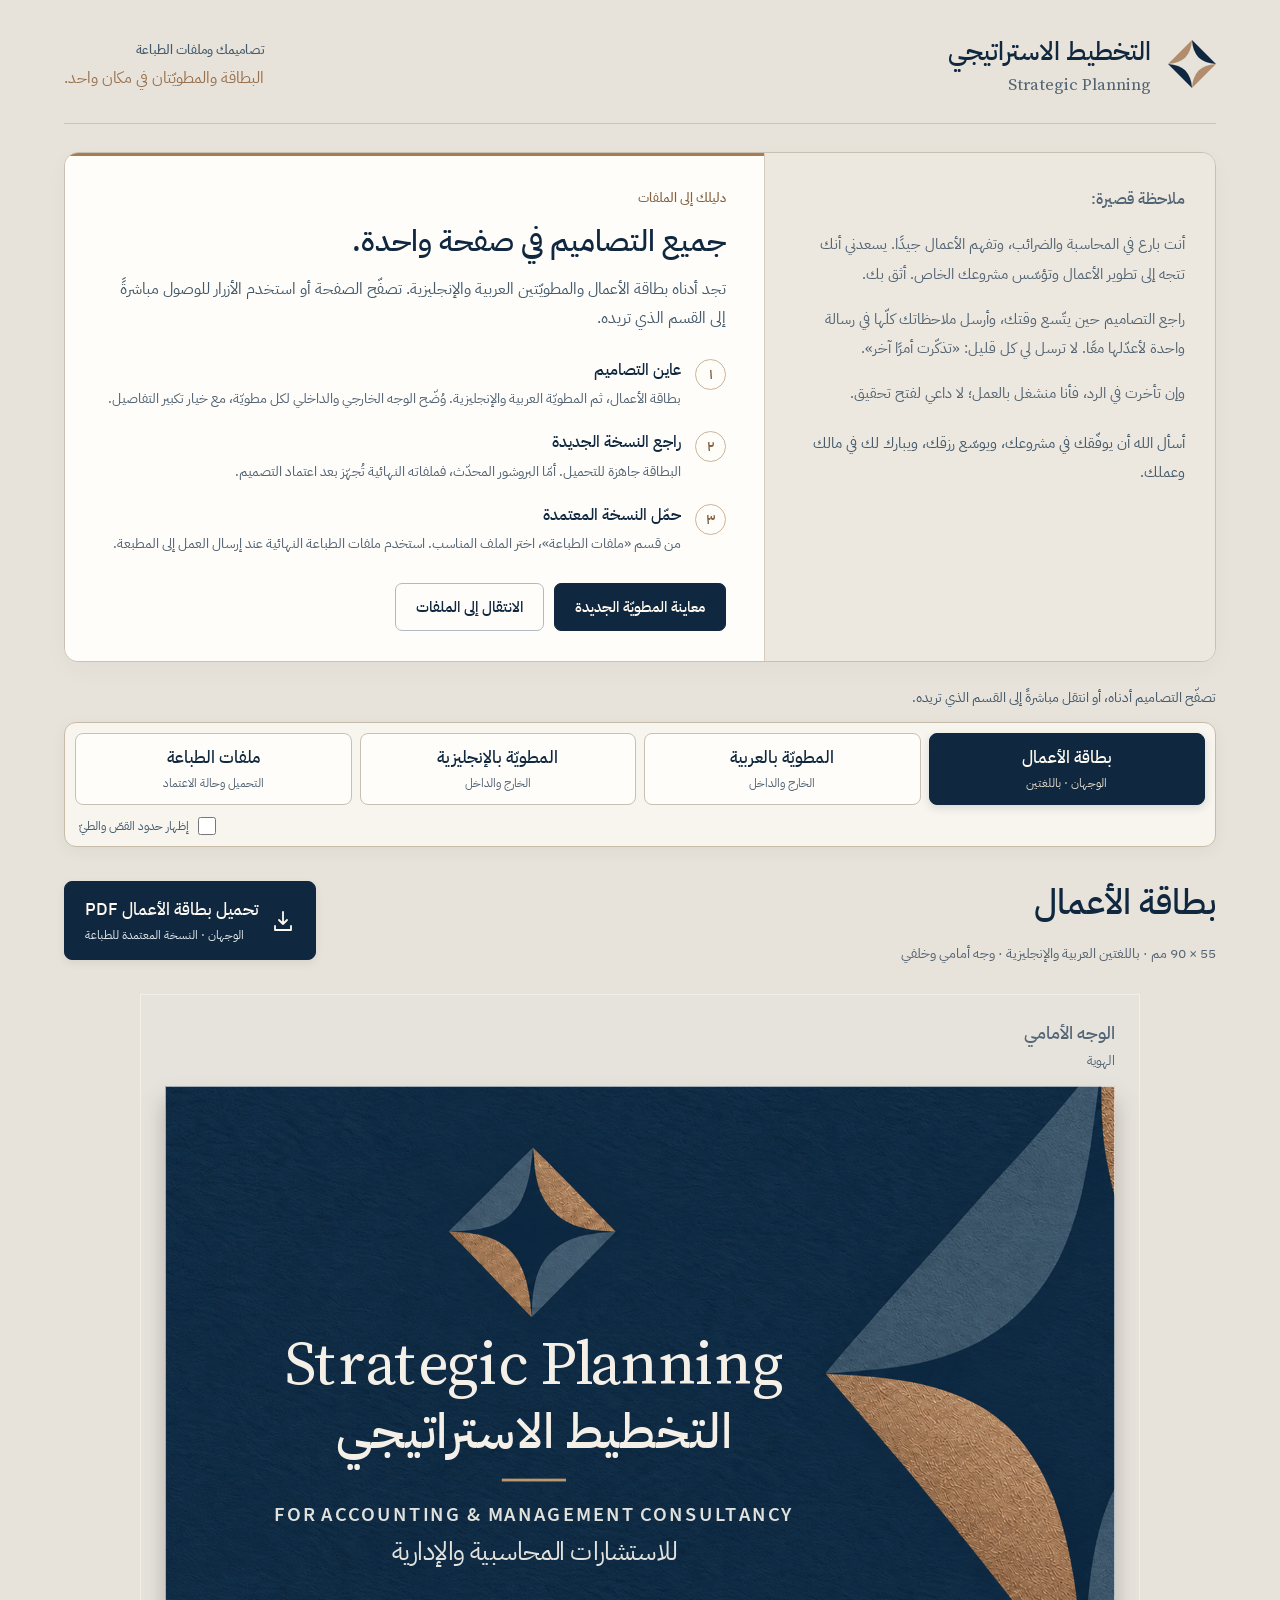
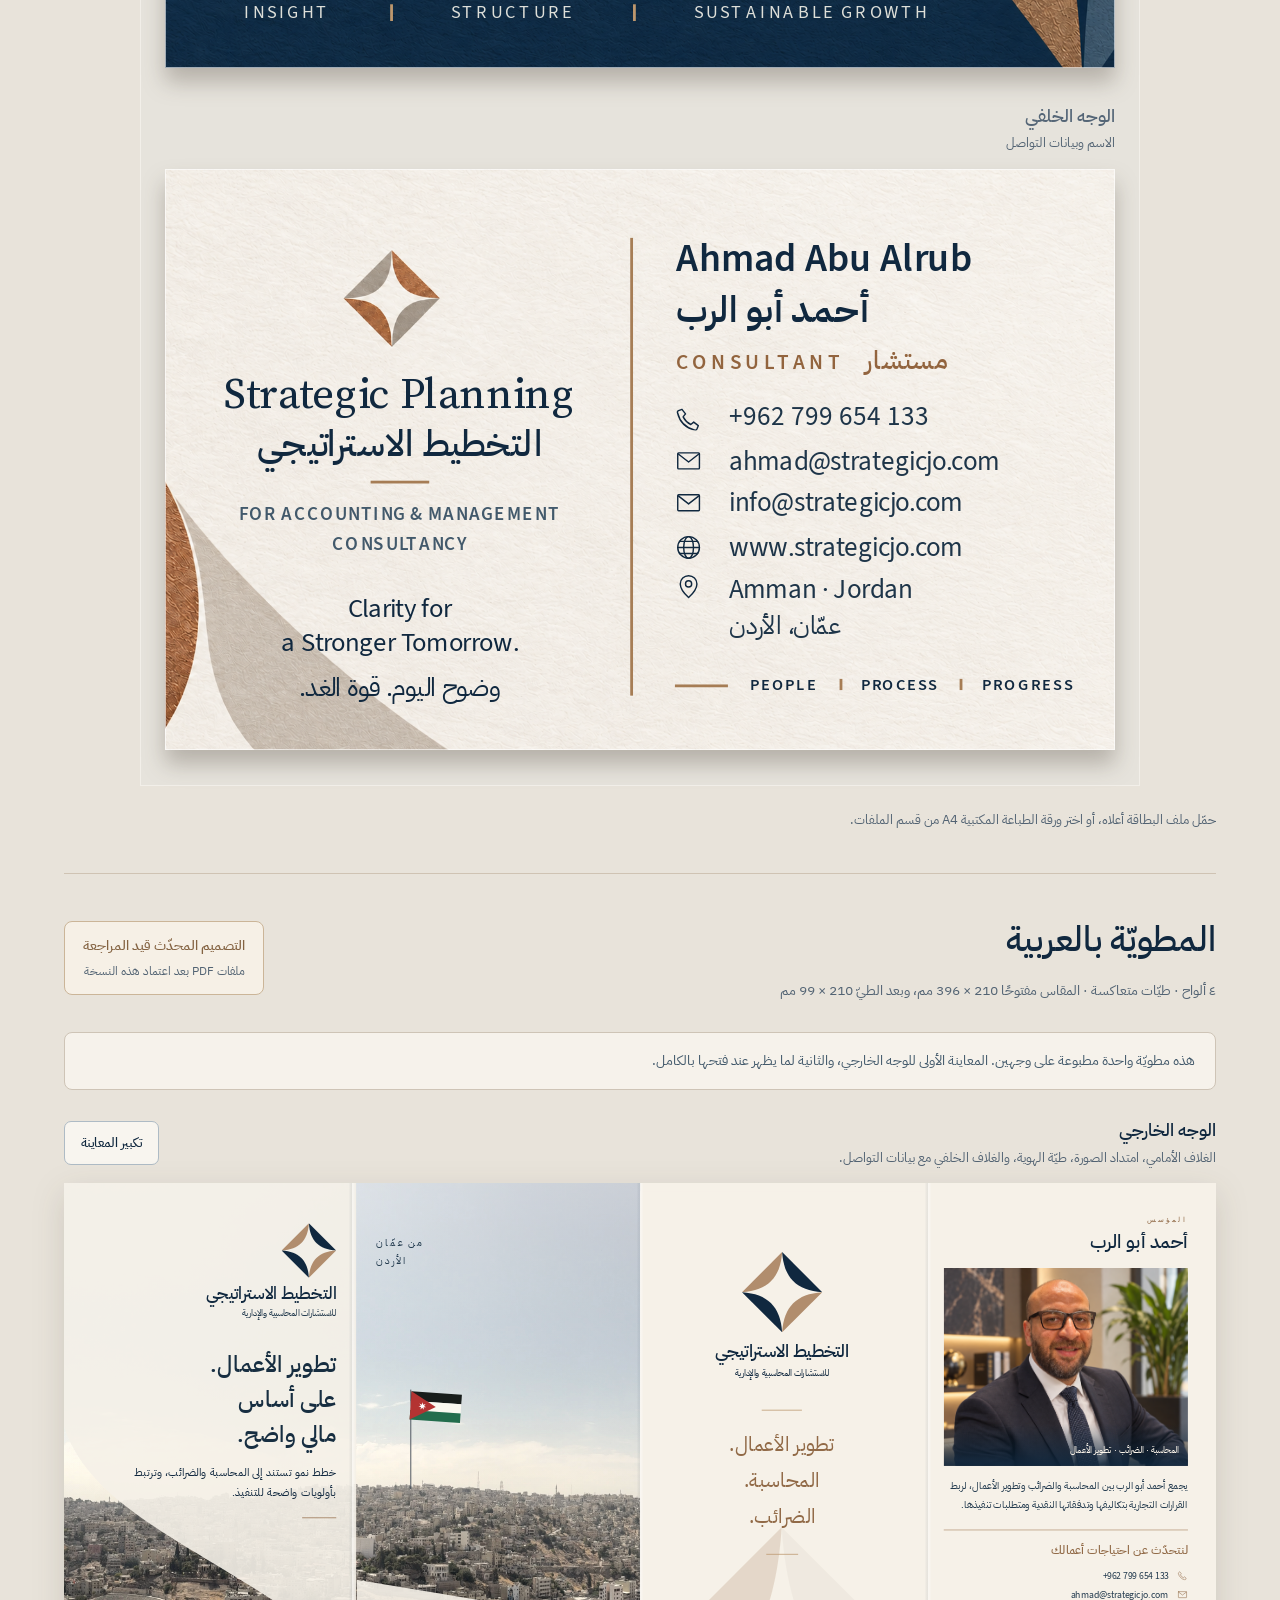
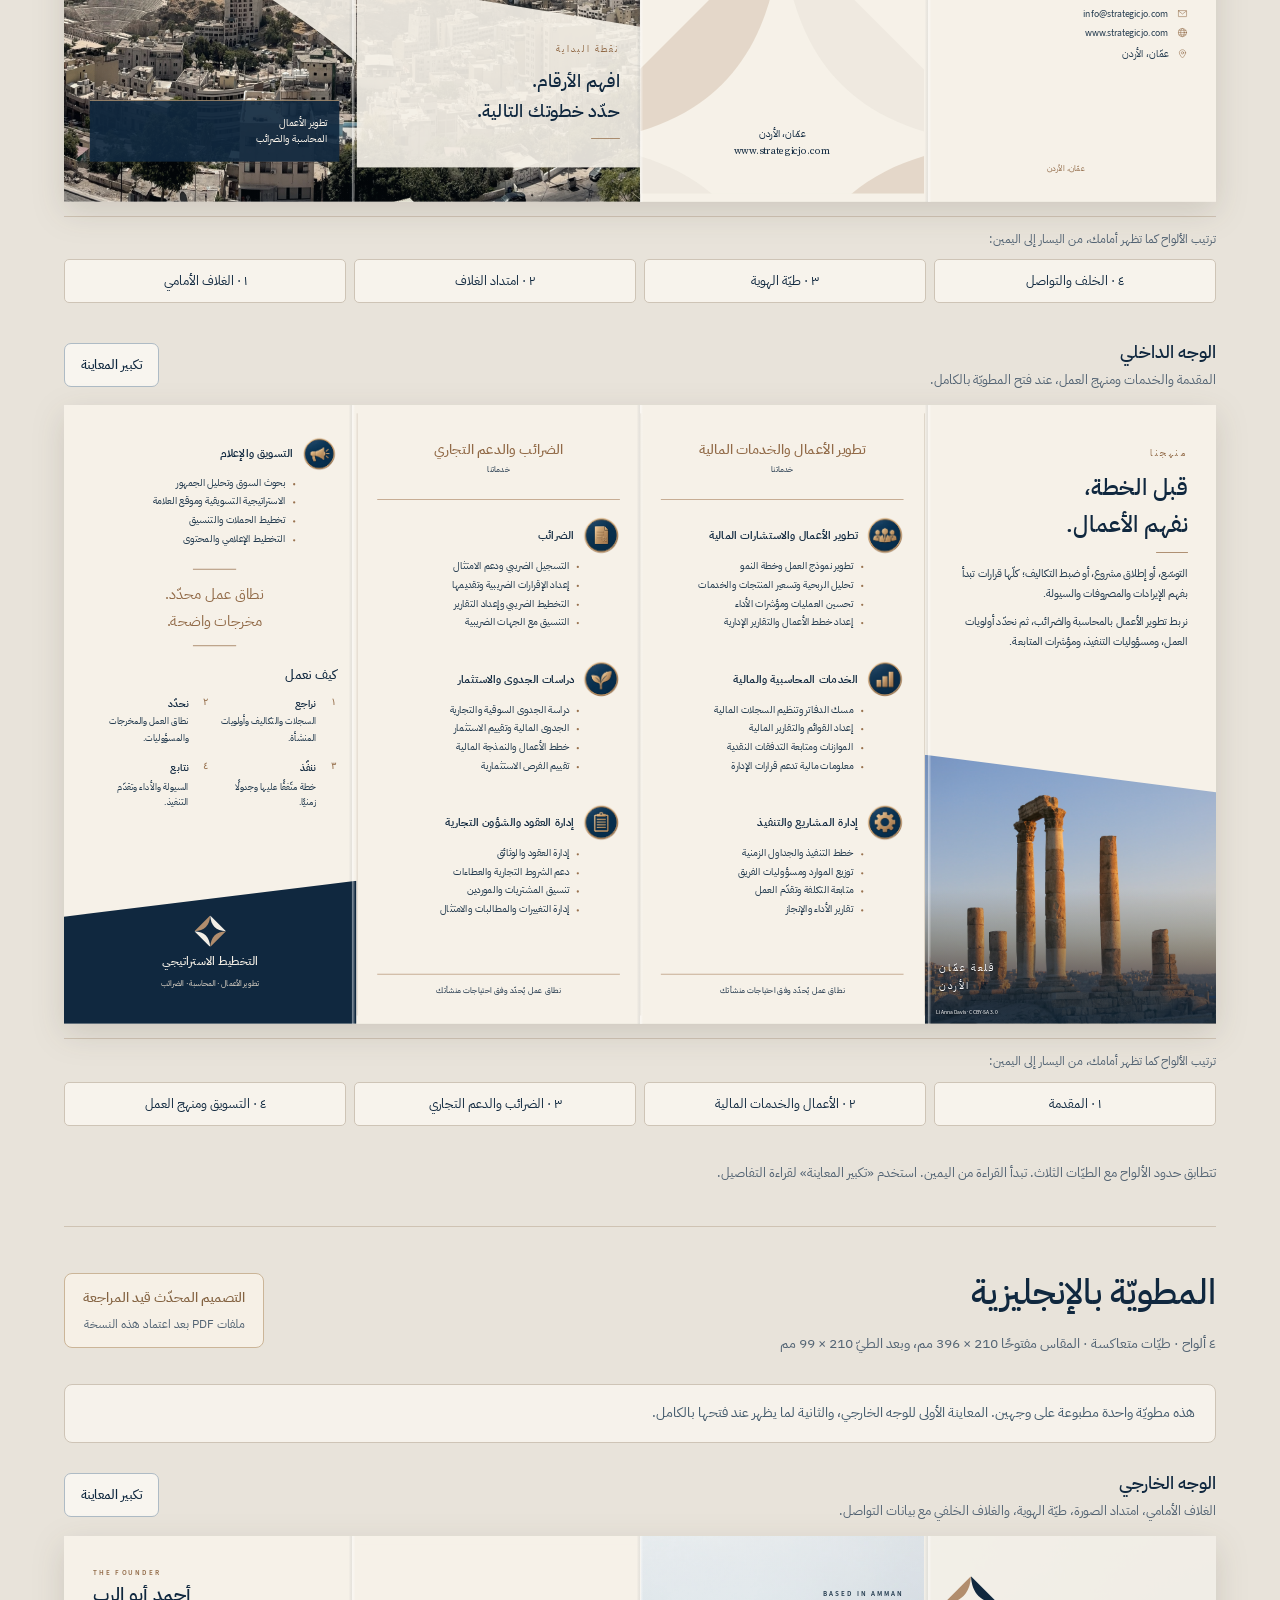
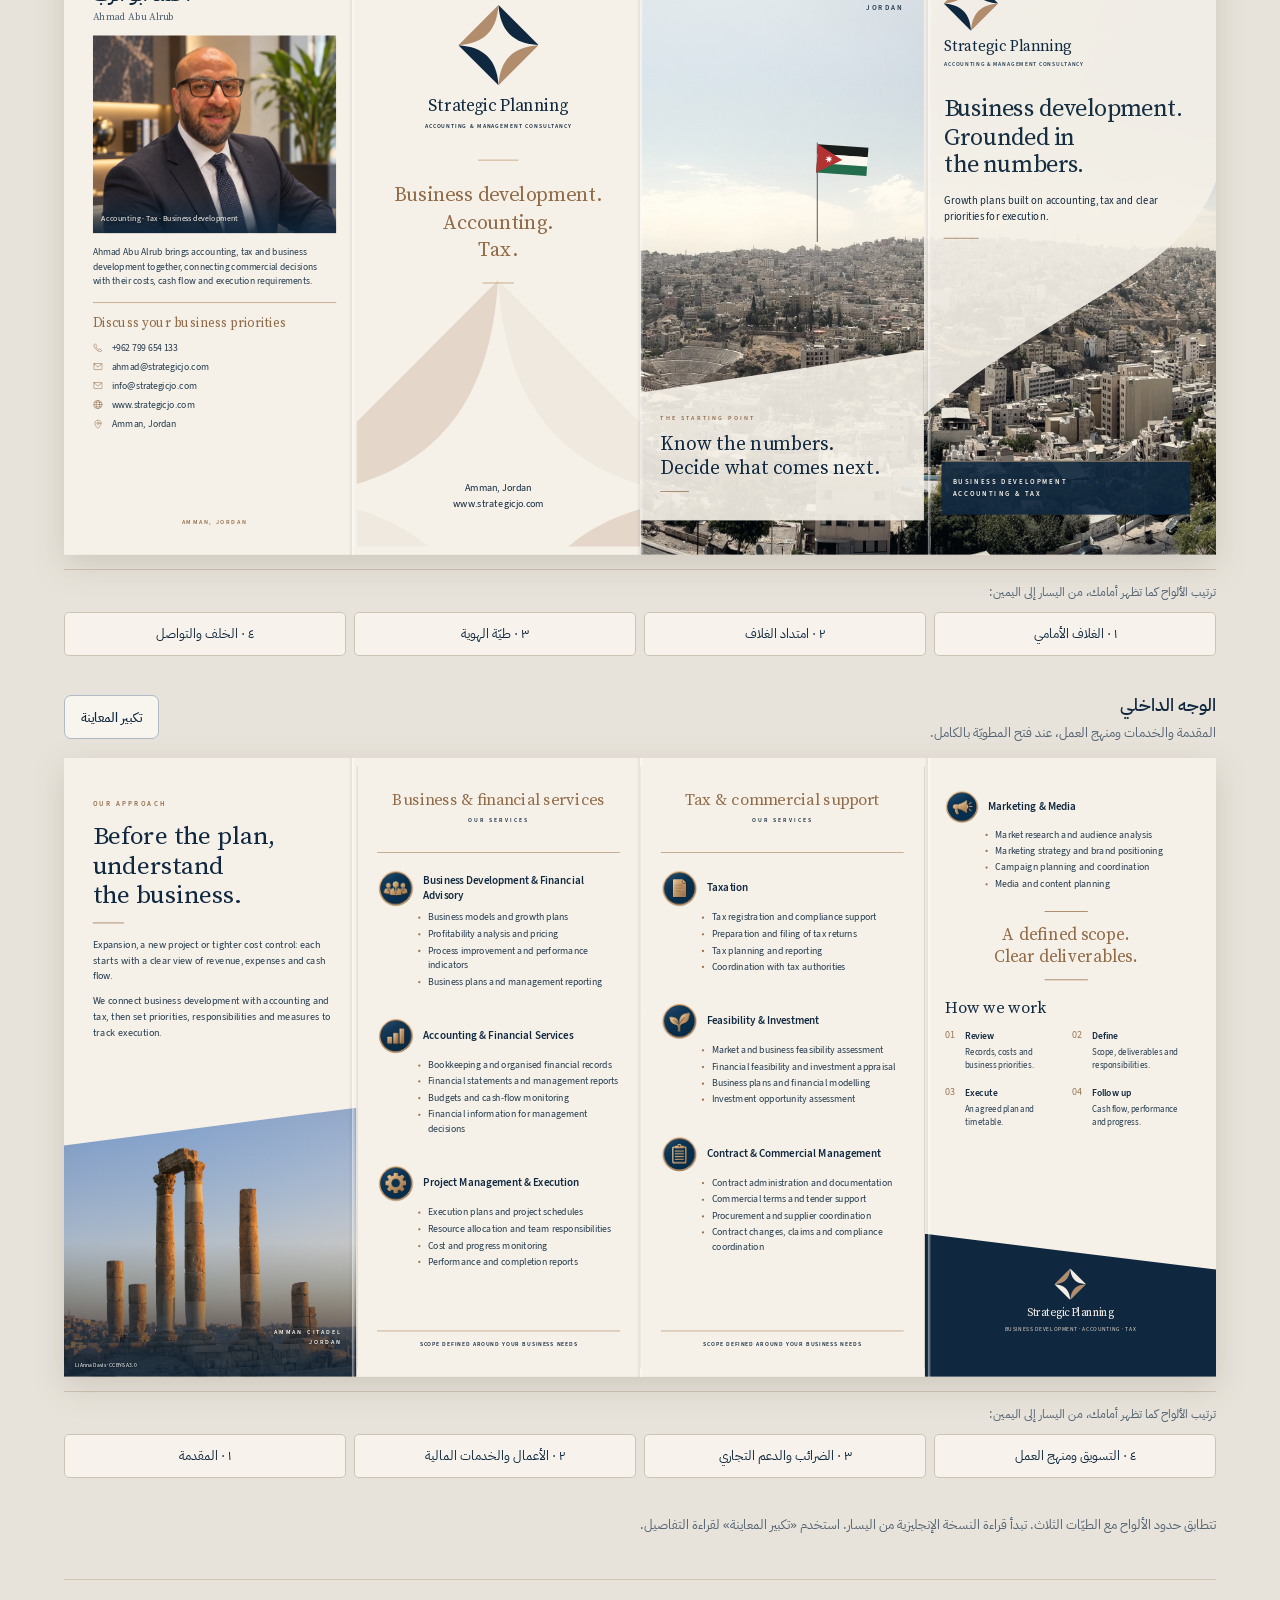
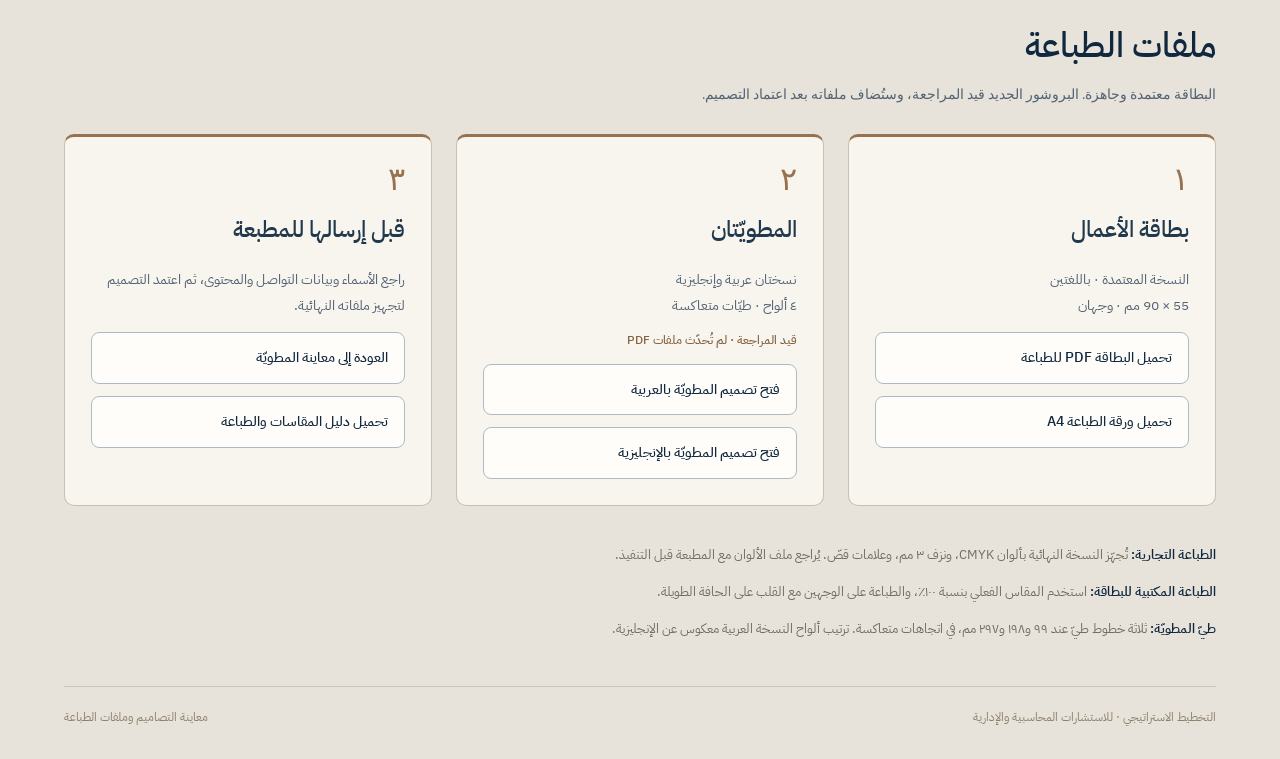
==== commit d7d52fc9: "Refine brochure design and copy with Arabic review navigation" ====
--- a/index.html
+++ b/index.html
@@ -1,41 +1,41 @@
-<!doctype html><html lang="en"><head><meta charset="utf-8"><meta name="viewport" content="width=device-width,initial-scale=1"><meta name="color-scheme" content="light"><title>إلى أحمد · تصاميمك وملفات الطباعة · Strategic Planning</title><link rel="stylesheet" href="artwork.css"><link rel="stylesheet" href="preview.css?v=guide19"><link rel="stylesheet" href="card-refinement.css"><link rel="stylesheet" href="typography.css"><link rel="stylesheet" href="navy-refinement.css"><style></style></head><body>
+<!doctype html><html lang="ar"><head><meta charset="utf-8"><meta name="viewport" content="width=device-width,initial-scale=1"><meta name="color-scheme" content="light"><title>تصاميمك وملفات الطباعة · التخطيط الاستراتيجي</title><link rel="stylesheet" href="artwork.css"><link rel="stylesheet" href="preview.css?v=brochure20"><link rel="stylesheet" href="card-refinement.css"><link rel="stylesheet" href="typography.css"><link rel="stylesheet" href="navy-refinement.css"><link rel="stylesheet" href="brochure-refinement.css?v=brochure20"><style></style></head><body>
 <main class="collection">
-<header class="collection-header"><a class="collection-brand" href="#card" data-jump="card"><svg class="mark " viewBox="0 0 100 100" aria-hidden="true"><path fill="#b18d6d" d="M50 0 0 50C32 48 48 32 50 0Z"/><path fill="#17354d" d="m50 0 50 50C68 48 52 32 50 0Z"/><path fill="#b18d6d" d="m100 50-50 50C52 68 68 52 100 50Z"/><path fill="#17354d" d="M50 100 0 50C32 52 48 68 50 100Z"/></svg><div><strong>Strategic Planning</strong><span lang="ar" dir="rtl">التخطيط الاستراتيجي</span></div></a><div class="collection-meta welcome-meta" lang="ar" dir="rtl"><span>تصاميمك وملفات الطباعة</span><p>التصاميم جاهزة للمعاينة.</p></div></header>
+<header class="collection-header"><a class="collection-brand" href="#card" data-jump="card"><svg class="mark " viewBox="0 0 100 100" aria-hidden="true"><path fill="#b18d6d" d="M50 0 0 50C32 48 48 32 50 0Z"/><path fill="#17354d" d="m50 0 50 50C68 48 52 32 50 0Z"/><path fill="#b18d6d" d="m100 50-50 50C52 68 68 52 100 50Z"/><path fill="#17354d" d="M50 100 0 50C32 52 48 68 50 100Z"/></svg><div><strong lang="ar" dir="rtl">التخطيط الاستراتيجي</strong><span lang="en" dir="ltr">Strategic Planning</span></div></a><div class="collection-meta welcome-meta" lang="ar" dir="rtl"><span>تصاميمك وملفات الطباعة</span><p>البطاقة والمطويّتان في مكان واحد.</p></div></header>
 <section class="personal-welcome" lang="ar" dir="rtl" aria-labelledby="welcome-guide-title">
   <div class="welcome-guide">
     <p class="welcome-eyebrow">دليلك إلى الملفات</p>
     <h1 id="welcome-guide-title">جميع التصاميم في صفحة واحدة.</h1>
     <p class="welcome-purpose">تجد أدناه بطاقة الأعمال والمطويّتين العربية والإنجليزية. تصفّح الصفحة أو استخدم الأزرار للوصول مباشرةً إلى القسم الذي تريده.</p>
     <ol class="welcome-steps">
-      <li><span class="welcome-step-number" aria-hidden="true">١</span><div><h3>عاين التصاميم</h3><p>بطاقة الأعمال أولًا، ثم المطويّة الإنجليزية والعربية. تنقلك الأزرار مباشرةً إلى القسم المطلوب.</p></div></li>
-      <li><span class="welcome-step-number" aria-hidden="true">٢</span><div><h3>حمّل ملفات الطباعة</h3><p>من قسم «تحميل الملفات»، اختر «تحميل جميع ملفات الطباعة» لتحصل على ملفات PDF وتعليمات الطباعة في ملف ZIP واحد.</p></div></li>
-      <li><span class="welcome-step-number" aria-hidden="true">٣</span><div><h3>شاركها مع المطبعة</h3><p>سلّم المطبعة الملف المحمّل. ولأي تعديل مستقبلًا، ستجد أيضًا نسخة HTML قابلة للتحرير في قسم التحميل.</p></div></li>
+      <li><span class="welcome-step-number" aria-hidden="true">١</span><div><h3>عاين التصاميم</h3><p>بطاقة الأعمال، ثم المطويّة العربية والإنجليزية. وُضّح الوجه الخارجي والداخلي لكل مطويّة، مع خيار تكبير التفاصيل.</p></div></li>
+      <li><span class="welcome-step-number" aria-hidden="true">٢</span><div><h3>راجع النسخة الجديدة</h3><p>البطاقة جاهزة للتحميل. أمّا البروشور المحدّث، فملفاته النهائية تُجهّز بعد اعتماد التصميم.</p></div></li>
+      <li><span class="welcome-step-number" aria-hidden="true">٣</span><div><h3>حمّل النسخة المعتمدة</h3><p>من قسم «ملفات الطباعة»، اختر الملف المناسب. استخدم ملفات الطباعة النهائية عند إرسال العمل إلى المطبعة.</p></div></li>
     </ol>
-    <div class="welcome-actions"><a class="welcome-action welcome-action-primary" href="#card" data-jump="card">معاينة التصاميم</a><a class="welcome-action" href="#files" data-jump="files">الانتقال إلى التحميل</a></div>
+    <div class="welcome-actions"><a class="welcome-action welcome-action-primary" href="#ar" data-jump="ar">معاينة المطويّة الجديدة</a><a class="welcome-action" href="#files" data-jump="files">الانتقال إلى الملفات</a></div>
   </div>
   <article class="welcome-letter" aria-labelledby="welcome-note-title">
-    <h2 id="welcome-note-title" lang="en" dir="ltr">Short note:</h2>
+    <h2 id="welcome-note-title" lang="ar" dir="rtl">ملاحظة قصيرة:</h2>
     <p>أنت بارع في المحاسبة والضرائب، وتفهم الأعمال جيدًا. يسعدني أنك تتجه إلى تطوير الأعمال وتؤسّس مشروعك الخاص. أثق بك.</p>
     <p>راجع التصاميم حين يتّسع وقتك، وأرسل ملاحظاتك كلّها في رسالة واحدة لأعدّلها معًا. لا ترسل لي كل قليل: «تذكّرت أمرًا آخر».</p>
     <p>وإن تأخرت في الرد، فأنا منشغل بالعمل؛ لا داعي لفتح تحقيق.</p>
     <p class="welcome-closing">أسأل الله أن يوفّقك في مشروعك، ويوسّع رزقك، ويبارك لك في مالك وعملك.</p>
   </article>
 </section>
-<p class="navigation-hint">Scroll to see every design, or jump to a section below. <span lang="ar" dir="rtl">تصفّح جميع التصاميم أدناه، أو اختر قسمًا للانتقال إليه مباشرةً.</span></p>
-<nav class="collection-nav" aria-label="Designs and downloads"><div class="section-links"><a id="link-card" href="#card" data-jump="card" data-section-link="card" aria-current="location"><span class="tab-title">Business card</span><span class="tab-caption" lang="ar" dir="rtl">بطاقة الأعمال</span></a><a id="link-en" href="#en" data-jump="en" data-section-link="en"><span class="tab-title">English brochure</span><span class="tab-caption">ENGLISH</span></a><a id="link-ar" href="#ar" data-jump="ar" data-section-link="ar"><span class="tab-title" lang="ar" dir="rtl">البروشور العربي</span><span class="tab-caption">Arabic brochure</span></a><a id="link-files" href="#files" data-jump="files" data-section-link="files"><span class="tab-title" lang="ar" dir="rtl">تحميل الملفات</span><span class="tab-caption">Downloads</span></a></div><label class="guide-toggle"><input id="guides" type="checkbox">Show trim &amp; fold guides</label></nav>
-<section class="view" id="card" aria-labelledby="heading-card" tabindex="-1" data-section><div class="view-heading"><div><h2 id="heading-card">Business card</h2><p>90 × 55 mm · English + Arabic · Front and back</p></div><a class="download" href="https://github.com/moeadnan/strategic-planning-print-kit-579666/releases/download/v1.0.0/Business-Card-PRINT-CMYK.pdf" download lang="en"><svg class="download-icon" viewBox="0 0 24 24" fill="none" stroke="currentColor" stroke-width="1.8" stroke-linecap="round" stroke-linejoin="round" aria-hidden="true"><path d="M12 3v12m-4-4 4 4 4-4M4 17v4h16v-4"/></svg><span class="download-copy"><strong>Download business card PDF</strong><small>PDF · Front + back · Ready for printing</small></span></a></div><div class="card-grid"><div class="proof"><div class="proof-label"><span>01 / BRAND FACE</span><span>الوجه الأمامي</span></div><div class="scaled"><article class="sheet card-sheet card-front" aria-label="Business card brand face"><img class="card-material-art" src="assets/card-front-material-navy-v8.png" alt=""><div class="trim card-trim">
+<p class="navigation-hint" lang="ar" dir="rtl">تصفّح التصاميم أدناه، أو انتقل مباشرةً إلى القسم الذي تريده.</p>
+<nav class="collection-nav" aria-label="التصاميم وملفات الطباعة" lang="ar" dir="rtl"><div class="section-links"><a id="link-card" href="#card" data-jump="card" data-section-link="card" aria-current="location"><span class="tab-title">بطاقة الأعمال</span><span class="tab-caption">الوجهان · باللغتين</span></a><a id="link-ar" href="#ar" data-jump="ar" data-section-link="ar"><span class="tab-title">المطويّة بالعربية</span><span class="tab-caption">الخارج والداخل</span></a><a id="link-en" href="#en" data-jump="en" data-section-link="en"><span class="tab-title">المطويّة بالإنجليزية</span><span class="tab-caption">الخارج والداخل</span></a><a id="link-files" href="#files" data-jump="files" data-section-link="files"><span class="tab-title">ملفات الطباعة</span><span class="tab-caption">التحميل وحالة الاعتماد</span></a></div><label class="guide-toggle"><input id="guides" type="checkbox">إظهار حدود القصّ والطيّ</label></nav>
+<section class="view" id="card" aria-labelledby="heading-card" tabindex="-1" data-section><div class="view-heading"><div><h2 id="heading-card" lang="ar" dir="rtl">بطاقة الأعمال</h2><p lang="ar" dir="rtl"><bdi>90 × 55</bdi> مم · باللغتين العربية والإنجليزية · وجه أمامي وخلفي</p></div><a class="download" href="https://github.com/moeadnan/strategic-planning-print-kit-579666/releases/download/v1.0.0/Business-Card-PRINT-CMYK.pdf" download lang="ar" dir="rtl"><svg class="download-icon" viewBox="0 0 24 24" fill="none" stroke="currentColor" stroke-width="1.8" stroke-linecap="round" stroke-linejoin="round" aria-hidden="true"><path d="M12 3v12m-4-4 4 4 4-4M4 17v4h16v-4"/></svg><span class="download-copy"><strong>تحميل بطاقة الأعمال PDF</strong><small>الوجهان · النسخة المعتمدة للطباعة</small></span></a></div><div class="card-grid"><div class="proof"><div class="proof-label" lang="ar" dir="rtl"><div><h3>الوجه الأمامي</h3><p>الهوية</p></div></div><div class="scaled"><article class="sheet card-sheet card-front" aria-label="Business card brand face"><img class="card-material-art" src="assets/card-front-material-navy-v8.png" alt=""><div class="trim card-trim">
       <svg class="ornament front-edge" viewBox="0 0 100 100" preserveAspectRatio="none" aria-hidden="true"><defs><linearGradient id="card-copper-ornament-front-edge" x1="0" y1="0" x2="1" y2="1" gradientUnits="objectBoundingBox"><stop offset="0" stop-color="#82512e"/><stop offset=".44" stop-color="#b98454"/><stop offset=".72" stop-color="#9e653d"/><stop offset="1" stop-color="#bd8b5e"/></linearGradient></defs><path class="card-stone" fill="#aaa297" d="M50 0 0 50C34 49 49 34 50 0Z"/><path class="card-metal" fill="url(#card-copper-ornament-front-edge)" d="M50 0 100 50C66 49 51 34 50 0Z"/><path class="card-stone" fill="#aaa297" d="M100 50 50 100C51 66 66 51 100 50Z"/><path class="card-metal" fill="url(#card-copper-ornament-front-edge)" d="M50 100 0 50C34 51 49 66 50 100Z"/></svg>
       <div class="card-front-lockup"><svg class="mark " viewBox="0 0 100 100" preserveAspectRatio="none" aria-hidden="true"><defs><linearGradient id="card-copper-mark-" x1="0" y1="0" x2="1" y2="1" gradientUnits="objectBoundingBox"><stop offset="0" stop-color="#82512e"/><stop offset=".44" stop-color="#b98454"/><stop offset=".72" stop-color="#9e653d"/><stop offset="1" stop-color="#bd8b5e"/></linearGradient></defs><path class="card-stone" fill="#aaa297" d="M50 0 0 50C34 49 49 34 50 0Z"/><path class="card-metal" fill="url(#card-copper-mark-)" d="M50 0 100 50C66 49 51 34 50 0Z"/><path class="card-stone" fill="#aaa297" d="M100 50 50 100C51 66 66 51 100 50Z"/><path class="card-metal" fill="url(#card-copper-mark-)" d="M50 100 0 50C34 51 49 66 50 100Z"/></svg><h1>Strategic Planning</h1><h2 lang="ar" dir="rtl">التخطيط الاستراتيجي</h2><i class="rule"></i><p class="card-descriptor">FOR ACCOUNTING &amp; MANAGEMENT CONSULTANCY</p><p class="card-descriptor-ar" lang="ar" dir="rtl">للاستشارات المحاسبية والإدارية</p></div>
       <p class="card-front-footer"><span>INSIGHT</span><i></i><span>STRUCTURE</span><i></i><span>SUSTAINABLE GROWTH</span></p>
-      </div><div class="guides" aria-hidden="true"><i class="trim-guide"></i><i class="safe-guide"></i></div></article></div></div><div class="proof"><div class="proof-label"><span>02 / CONTACT FACE</span><span>الوجه الخلفي</span></div><div class="scaled"><article class="sheet card-sheet card-back" aria-label="Business card contact face"><img class="card-material-art" src="assets/card-back-material-art-v4-final.png" alt=""><div class="trim card-trim">
+      </div><div class="guides" aria-hidden="true"><i class="trim-guide"></i><i class="safe-guide"></i></div></article></div></div><div class="proof"><div class="proof-label" lang="ar" dir="rtl"><div><h3>الوجه الخلفي</h3><p>الاسم وبيانات التواصل</p></div></div><div class="scaled"><article class="sheet card-sheet card-back" aria-label="Business card contact face"><img class="card-material-art" src="assets/card-back-material-art-v4-final.png" alt=""><div class="trim card-trim">
       <svg class="ornament back-edge" viewBox="0 0 100 100" preserveAspectRatio="none" aria-hidden="true"><defs><linearGradient id="card-copper-ornament-back-edge" x1="0" y1="0" x2="1" y2="1" gradientUnits="objectBoundingBox"><stop offset="0" stop-color="#82512e"/><stop offset=".44" stop-color="#b98454"/><stop offset=".72" stop-color="#9e653d"/><stop offset="1" stop-color="#bd8b5e"/></linearGradient></defs><path class="card-metal" fill="url(#card-copper-ornament-back-edge)" d="M50 0 0 50C34 49 49 34 50 0Z"/><path class="card-stone" fill="#aaa297" d="M50 0 100 50C66 49 51 34 50 0Z"/><path class="card-metal" fill="url(#card-copper-ornament-back-edge)" d="M100 50 50 100C51 66 66 51 100 50Z"/><path class="card-stone" fill="#aaa297" d="M50 100 0 50C34 51 49 66 50 100Z"/></svg>
       <section class="card-back-brand"><svg class="mark " viewBox="0 0 100 100" preserveAspectRatio="none" aria-hidden="true"><defs><linearGradient id="card-copper-mark-" x1="0" y1="0" x2="1" y2="1" gradientUnits="objectBoundingBox"><stop offset="0" stop-color="#82512e"/><stop offset=".44" stop-color="#b98454"/><stop offset=".72" stop-color="#9e653d"/><stop offset="1" stop-color="#bd8b5e"/></linearGradient></defs><path class="card-stone" fill="#aaa297" d="M50 0 0 50C34 49 49 34 50 0Z"/><path class="card-metal" fill="url(#card-copper-mark-)" d="M50 0 100 50C66 49 51 34 50 0Z"/><path class="card-stone" fill="#aaa297" d="M100 50 50 100C51 66 66 51 100 50Z"/><path class="card-metal" fill="url(#card-copper-mark-)" d="M50 100 0 50C34 51 49 66 50 100Z"/></svg><h2>Strategic Planning</h2><h3 lang="ar" dir="rtl">التخطيط الاستراتيجي</h3><i class="rule"></i><p class="back-brand-descriptor">FOR ACCOUNTING &amp; MANAGEMENT<br>CONSULTANCY</p><p class="back-tagline">Clarity for<br>a Stronger Tomorrow.</p><p class="back-tagline-ar" lang="ar" dir="rtl">وضوح اليوم. قوة الغد.</p></section>
       <section class="card-person"><h1>Ahmad Abu Alrub</h1><h2 lang="ar" dir="rtl">أحمد أبو الرب</h2><p class="card-role">CONSULTANT <span lang="ar" dir="rtl">مستشار</span></p><div class="contacts"><div class="contact-row"><svg class="contact-icon" viewBox="0 0 24 24" fill="none" stroke="currentColor" stroke-width="1.25" stroke-linecap="round" stroke-linejoin="round" aria-hidden="true"><path d="m6.2 3.5 3.1 4-2.1 2.6a15.6 15.6 0 0 0 6.7 6.7l2.6-2.1 4 3.1-1.2 3c-.3.7-1.1 1.1-1.8.9C9.6 19.8 4.2 14.4 2.3 6.5c-.2-.7.2-1.5.9-1.8z"/></svg><a dir="ltr" href="tel:+962799654133">+962 799 654 133</a></div><div class="contact-row"><svg class="contact-icon" viewBox="0 0 24 24" fill="none" stroke="currentColor" stroke-width="1.25" stroke-linecap="round" stroke-linejoin="round" aria-hidden="true"><rect x="2.5" y="5" width="19" height="14" rx=".8"/><path d="m3 6 9 7 9-7"/></svg><a dir="ltr" href="mailto:ahmad@strategicjo.com">ahmad@strategicjo.com</a></div><div class="contact-row"><svg class="contact-icon" viewBox="0 0 24 24" fill="none" stroke="currentColor" stroke-width="1.25" stroke-linecap="round" stroke-linejoin="round" aria-hidden="true"><rect x="2.5" y="5" width="19" height="14" rx=".8"/><path d="m3 6 9 7 9-7"/></svg><a dir="ltr" href="mailto:info@strategicjo.com">info@strategicjo.com</a></div><div class="contact-row"><svg class="contact-icon" viewBox="0 0 24 24" fill="none" stroke="currentColor" stroke-width="1.25" stroke-linecap="round" stroke-linejoin="round" aria-hidden="true"><circle cx="12" cy="12" r="9.5"/><ellipse cx="12" cy="12" rx="4.3" ry="9.5"/><path d="M2.5 12h19M4.1 6.7h15.8M4.1 17.3h15.8"/></svg><a dir="ltr" href="https://www.strategicjo.com">www.strategicjo.com</a></div><div class="contact-row location"><svg class="contact-icon" viewBox="0 0 24 24" fill="none" stroke="currentColor" stroke-width="1.25" stroke-linecap="round" stroke-linejoin="round" aria-hidden="true"><path d="M19.3 9.7C19.3 5.5 16 2.5 12 2.5s-7.3 3-7.3 7.2c0 5.1 7.3 12 7.3 12s7.3-6.9 7.3-12Z"/><circle cx="12" cy="9.7" r="2.7"/></svg><div><p>Amman · Jordan</p><p class="card-location-ar" lang="ar" dir="rtl">عمّان، الأردن</p></div></div></div><p class="card-back-footer"><i></i><span>PEOPLE</span><b></b><span>PROCESS</span><b></b><span>PROGRESS</span></p></section>
-      </div><div class="guides" aria-hidden="true"><i class="trim-guide"></i><i class="safe-guide"></i></div></article></div></div></div><p class="caption">Front and back of the bilingual card. Download the card PDF above, or find the A4 office sheet in Downloads.</p></section>
-<section class="view" id="en" aria-labelledby="heading-en" tabindex="-1" data-section><div class="view-heading"><div><h2 id="heading-en" lang="en" dir="ltr">English brochure</h2><p>396 × 210 mm flat · 99 × 210 mm folded · four-panel accordion · full service content</p></div><a class="download" href="https://github.com/moeadnan/strategic-planning-print-kit-579666/releases/download/v1.0.0/Brochure-English-PRINT-CMYK.pdf" download lang="en"><svg class="download-icon" viewBox="0 0 24 24" fill="none" stroke="currentColor" stroke-width="1.8" stroke-linecap="round" stroke-linejoin="round" aria-hidden="true"><path d="M12 3v12m-4-4 4 4 4-4M4 17v4h16v-4"/></svg><span class="download-copy"><strong>Download English brochure PDF</strong><small>PDF · Ready for printing</small></span></a></div><div class="proof"><div class="proof-label"><span>01 / OUTSIDE SPREAD</span><span>الوجه الخارجي</span></div><div class="scaled"><article class="sheet brochure-sheet outside lang-en" lang="en" aria-label="EN brochure outside"><div class="panorama"><img src="assets/amman-panorama.jpg" alt="Panoramic view of Amman from the Citadel"><div class="panorama-warmth"></div></div><div class="trim brochure-trim"><section class="panel founder-panel"><h2 class="founder-title">Founder</h2><h3 class="founder-name">Ahmad Abu Alrub</h3><div class="founder-portrait-row"><img class="portrait" src="assets/ahmad-portrait.png" alt="Ahmad Abu Alrub"><div class="founder-quote"><p>“I believe in turning opportunities into real, measurable growth for businesses in Jordan and beyond.”</p><span dir="ltr" lang="en">Ahmad Abu Alrub</span></div></div><p class="founder-bio">With extensive experience in business development, financial advisory and strategic planning, I founded Strategic Planning to support businesses with practical solutions, trusted advice and long-term value.</p><i class="full-rule"></i><h3 class="contact-heading">Let’s Build What’s Next</h3><div class="contacts"><div class="contact-row"><a dir="ltr" href="tel:+962799654133">+962 799 654 133</a></div><div class="contact-row"><a dir="ltr" href="mailto:ahmad@strategicjo.com">ahmad@strategicjo.com</a></div><div class="contact-row"><a dir="ltr" href="mailto:info@strategicjo.com">info@strategicjo.com</a></div><div class="contact-row"><a dir="ltr" href="https://www.strategicjo.com">www.strategicjo.com</a></div><div class="contact-row location">Amman · Jordan</div></div><p class="founder-footer">PEOPLE  ·  PROCESS  ·  PROGRESS</p></section><section class="panel back-panel"><div class="wordmark "><svg class="mark " viewBox="0 0 100 100" aria-hidden="true"><path fill="#b18d6d" d="M50 0 0 50C32 48 48 32 50 0Z"/><path fill="#17354d" d="m50 0 50 50C68 48 52 32 50 0Z"/><path fill="#b18d6d" d="m100 50-50 50C52 68 68 52 100 50Z"/><path fill="#17354d" d="M50 100 0 50C32 52 48 68 50 100Z"/></svg><div class="brand-name">STRATEGIC PLANNING</div><p class=brand-descriptor>FOR ACCOUNTING &amp; MANAGEMENT CONSULTANCY</p></div><i class="rule"></i><p class="ideas">Ideas.<br>Strategies.<br>Real Results.</p><i class="rule second-rule"></i><svg class="ornament back-panel-pattern" viewBox="0 0 100 100" aria-hidden="true"><path fill="#b18d6d" d="M50 0 0 50C32 48 48 32 50 0Z"/><path fill="#d9d3c8" d="m50 0 50 50C68 48 52 32 50 0Z"/><path fill="#b18d6d" d="m100 50-50 50C52 68 68 52 100 50Z"/><path fill="#d9d3c8" d="M50 100 0 50C32 52 48 68 50 100Z"/></svg><div class="back-panel-bottom"><p>Amman · Jordan</p><a dir="ltr" href="https://www.strategicjo.com">www.strategicjo.com</a></div></section><section class="panel story-panel"><div class="story-kicker">PEOPLE<br>PLANS<br>PROGRESS<br>A STRONGER<br>JORDAN</div><svg class="jordan-flag" viewBox="0 0 80 130" aria-hidden="true"><path d="M7 2v126" stroke="#47515a" stroke-width="1.2"/><g transform="translate(8 4) rotate(4)"><path d="M0 0H64V12H0Z" fill="#181d1b"/><path d="M0 12H64V24H0Z" fill="#faf8f0"/><path d="M0 24H64V36H0Z" fill="#236d4d"/><path d="M0 0 32 18 0 36Z" fill="#b33332"/><polygon points="15.000,13.000 15.911,16.108 18.909,14.883 17.047,17.533 19.875,19.113 16.642,19.309 17.169,22.505 15.000,20.100 12.831,22.505 13.358,19.309 10.125,19.113 12.953,17.533 11.091,14.883 14.089,16.108" fill="white"/></g></svg><div class="story-bottom"><h2>Strategic thinking.<br>A brighter tomorrow.</h2><i class="rule"></i></div></section><section class="panel cover-panel"><svg class="cover-ivory" viewBox="0 0 99 135" preserveAspectRatio="none" aria-hidden="true"><path fill="#f6f1e8" fill-opacity=".94" d="M0 0H99V103C67 108 30 116 0 135Z"/></svg><div class="wordmark "><svg class="mark " viewBox="0 0 100 100" aria-hidden="true"><path fill="#b18d6d" d="M50 0 0 50C32 48 48 32 50 0Z"/><path fill="#17354d" d="m50 0 50 50C68 48 52 32 50 0Z"/><path fill="#b18d6d" d="m100 50-50 50C52 68 68 52 100 50Z"/><path fill="#17354d" d="M50 100 0 50C32 52 48 68 50 100Z"/></svg><div class="brand-name">STRATEGIC PLANNING</div><p class=brand-descriptor>FOR ACCOUNTING &amp; MANAGEMENT CONSULTANCY</p></div><div class="cover-copy"><h1>Business<br>Development &amp;<br>Consulting Services</h1><p>Helping businesses plan, grow,<br>optimize and execute with confidence.</p><i class="rule"></i></div><div class="cover-bottom"><p>CLARITY FOR A<br>STRONGER TOMORROW</p></div></section></div><div class="guides" aria-hidden="true"><i class="trim-guide"></i><i class="safe-guide"></i><i class="fold" style="left:102mm"></i><i class="fold" style="left:201mm"></i><i class="fold" style="left:300mm"></i></div></article></div></div><div class="panel-labels "><span>Back cover / founder</span><span>Brand / inner flap</span><span>Jordan / vision</span><span>Front cover</span></div><div class="proof"><div class="proof-label"><span>02 / INSIDE SPREAD</span><span>الوجه الداخلي</span></div><div class="scaled"><article class="sheet brochure-sheet inside lang-en" lang="en" aria-label="EN brochure inside"><div class="trim brochure-trim"><section class="panel intro-panel"><p class="eyebrow">YOUR PARTNER<br>IN PROGRESS</p><h2>From Vision<br>to Impact</h2><i class="rule"></i><div class="intro-copy"><p>At Strategic Planning, we help businesses navigate complexity, seize opportunities and achieve sustainable growth.</p><p>We combine deep local knowledge with international best practices to deliver practical solutions in accounting, taxation, consulting, feasibility, project management, contracts and marketing.</p></div><div class="citadel-photo"><img src="assets/amman-citadel.jpg" alt="Temple of Hercules, Amman Citadel at sunset"><div class="photo-caption">STRONGER BUSINESSES.<br>A BRIGHTER JORDAN.</div><a class="photo-credit" href="https://commons.wikimedia.org/wiki/File:Amman_Citadel_Temple_of_Hercules.JPG" dir="ltr" lang="en">Temple of Hercules: LiAnna Davis · CC BY-SA 3.0</a></div></section><section class="panel services-panel"><div class="services-panel-header"><h2>Our Services</h2><p>PRACTICAL EXPERTISE. REAL RESULTS.</p></div><div class="service-list"><section class="service"><div class="service-heading"><img class="service-medallion" src="assets/icon-accounting.png" alt=""><h3>Accounting & Financial Services</h3></div><ul><li>Bookkeeping and maintenance of financial records</li><li>Preparation of financial statements and management reports</li><li>Budgeting and cash-flow monitoring</li><li>Financial administration and reporting support</li></ul></section><section class="service"><div class="service-heading"><img class="service-medallion" src="assets/icon-consulting.png" alt=""><h3>Financial & Business Consulting</h3></div><ul><li>Business strategy and performance analysis</li><li>Financial analysis and advisory</li><li>Business process and operational improvement</li><li>Business planning and management reporting</li></ul></section><section class="service"><div class="service-heading"><img class="service-medallion" src="assets/icon-project.png" alt=""><h3>Project Management & Execution</h3></div><ul><li>Project planning and scheduling</li><li>Coordination of resources and stakeholders</li><li>Project implementation and progress monitoring</li><li>Performance and completion reporting</li></ul></section></div><p class="service-panel-footer">STRATEGY TODAY. A STRONGER TOMORROW.</p></section><section class="panel services-panel"><div class="services-panel-header"><h2>Our Services</h2><p>PRACTICAL EXPERTISE. REAL RESULTS.</p></div><div class="service-list"><section class="service"><div class="service-heading"><img class="service-medallion" src="assets/icon-tax.png" alt=""><h3>Taxation</h3></div><ul><li>Tax registration and compliance support</li><li>Preparation and filing of tax returns</li><li>Tax planning and reporting</li><li>Coordination with tax authorities</li></ul></section><section class="service"><div class="service-heading"><img class="service-medallion" src="assets/icon-investment.png" alt=""><h3>Feasibility & Investment</h3></div><ul><li>Market and business feasibility assessment</li><li>Financial feasibility and investment appraisal</li><li>Business plans and financial modelling</li><li>Investment opportunity assessment</li></ul></section><section class="service"><div class="service-heading"><img class="service-medallion" src="assets/icon-contracts.png" alt=""><h3>Contract & Commercial Management</h3></div><ul><li>Contract administration and documentation</li><li>Commercial terms and tender support</li><li>Procurement and supplier coordination</li><li>Contract changes, claims and compliance coordination</li></ul></section></div><p class="service-panel-footer">STRATEGY TODAY. A STRONGER TOMORROW.</p></section><section class="panel marketing-panel"><section class="service"><div class="service-heading"><img class="service-medallion" src="assets/icon-marketing.png" alt=""><h3>Marketing & Media</h3></div><ul><li>Market research and audience analysis</li><li>Marketing strategy and brand positioning</li><li>Campaign planning and coordination</li><li>Media and content planning</li></ul></section><div class="marketing-quote"><i class="rule"></i><p>“Strategic planning turns today’s possibilities into tomorrow’s success.”</p><i class="rule"></i></div><h3 class="work-heading">How We Work</h3><div class="work-grid"><div class="work-step"><span class="step-number">01</span><h4>Understand</h4><p>Your needs and business context.</p></div><div class="work-step"><span class="step-number">02</span><h4>Plan</h4><p>A practical strategy shaped for you.</p></div><div class="work-step"><span class="step-number">03</span><h4>Execute</h4><p>Turn the plan into action.</p></div><div class="work-step"><span class="step-number">04</span><h4>Grow</h4><p>Measure progress. Build lasting value.</p></div></div><div class="marketing-brand"><div class="wordmark "><svg class="mark " viewBox="0 0 100 100" aria-hidden="true"><path fill="#b18d6d" d="M50 0 0 50C32 48 48 32 50 0Z"/><path fill="#17354d" d="m50 0 50 50C68 48 52 32 50 0Z"/><path fill="#b18d6d" d="m100 50-50 50C52 68 68 52 100 50Z"/><path fill="#17354d" d="M50 100 0 50C32 52 48 68 50 100Z"/></svg><div class="brand-name">STRATEGIC PLANNING</div></div><p>YOUR BUSINESS PARTNER<br>IN JORDAN AND BEYOND</p></div></section></div><div class="guides" aria-hidden="true"><i class="trim-guide"></i><i class="safe-guide"></i><i class="fold" style="left:102mm"></i><i class="fold" style="left:201mm"></i><i class="fold" style="left:300mm"></i></div></article></div></div><div class="panel-labels "><span>Introduction</span><span>Accounting / consulting / projects</span><span>Tax / investment / contracts</span><span>Marketing / approach</span></div></section><section class="view" id="ar" aria-labelledby="heading-ar" tabindex="-1" data-section><div class="view-heading"><div><h2 id="heading-ar" lang="ar" dir="rtl">البروشور العربي</h2><p>396 × 210 mm flat · 99 × 210 mm folded · four-panel accordion · full service content</p></div><a class="download" href="https://github.com/moeadnan/strategic-planning-print-kit-579666/releases/download/v1.0.0/Brochure-Arabic-PRINT-CMYK.pdf" download lang="ar" dir="rtl"><svg class="download-icon" viewBox="0 0 24 24" fill="none" stroke="currentColor" stroke-width="1.8" stroke-linecap="round" stroke-linejoin="round" aria-hidden="true"><path d="M12 3v12m-4-4 4 4 4-4M4 17v4h16v-4"/></svg><span class="download-copy"><strong>تحميل البروشور العربي</strong><small>PDF · جاهز للطباعة</small></span></a></div><div class="proof"><div class="proof-label"><span>01 / OUTSIDE SPREAD</span><span>الوجه الخارجي</span></div><div class="scaled"><article class="sheet brochure-sheet outside lang-ar" lang="ar" aria-label="AR brochure outside"><div class="panorama"><img src="assets/amman-panorama.jpg" alt="Panoramic view of Amman from the Citadel"><div class="panorama-warmth"></div></div><div class="trim brochure-trim"><section class="panel cover-panel"><svg class="cover-ivory" viewBox="0 0 99 135" preserveAspectRatio="none" aria-hidden="true"><path fill="#f6f1e8" fill-opacity=".94" d="M0 0H99V103C67 108 30 116 0 135Z"/></svg><div class="wordmark "><svg class="mark " viewBox="0 0 100 100" aria-hidden="true"><path fill="#b18d6d" d="M50 0 0 50C32 48 48 32 50 0Z"/><path fill="#17354d" d="m50 0 50 50C68 48 52 32 50 0Z"/><path fill="#b18d6d" d="m100 50-50 50C52 68 68 52 100 50Z"/><path fill="#17354d" d="M50 100 0 50C32 52 48 68 50 100Z"/></svg><div class="brand-name">التخطيط الاستراتيجي</div><p class=brand-descriptor>للاستشارات المحاسبية والإدارية</p><p class="secondary-brand" lang="en" dir="ltr">STRATEGIC PLANNING</p></div><div class="cover-copy"><h1>خدمات تطوير<br>الأعمال والاستشارات</h1><p>نساعد الشركات على التخطيط والنمو<br>والتحسين والتنفيذ بثقة.</p><i class="rule"></i></div><div class="cover-bottom"><p>وضوح اليوم.<br>قوة الغد.</p></div></section><section class="panel story-panel"><div class="story-kicker">الإنسان<br>التخطيط<br>الإنجاز<br>لأردن<br>أكثر قوة</div><svg class="jordan-flag" viewBox="0 0 80 130" aria-hidden="true"><path d="M7 2v126" stroke="#47515a" stroke-width="1.2"/><g transform="translate(8 4) rotate(4)"><path d="M0 0H64V12H0Z" fill="#181d1b"/><path d="M0 12H64V24H0Z" fill="#faf8f0"/><path d="M0 24H64V36H0Z" fill="#236d4d"/><path d="M0 0 32 18 0 36Z" fill="#b33332"/><polygon points="15.000,13.000 15.911,16.108 18.909,14.883 17.047,17.533 19.875,19.113 16.642,19.309 17.169,22.505 15.000,20.100 12.831,22.505 13.358,19.309 10.125,19.113 12.953,17.533 11.091,14.883 14.089,16.108" fill="white"/></g></svg><div class="story-bottom"><h2>تفكير استراتيجي.<br>لغد أكثر إشراقاً.</h2><i class="rule"></i></div></section><section class="panel back-panel"><div class="wordmark "><svg class="mark " viewBox="0 0 100 100" aria-hidden="true"><path fill="#b18d6d" d="M50 0 0 50C32 48 48 32 50 0Z"/><path fill="#17354d" d="m50 0 50 50C68 48 52 32 50 0Z"/><path fill="#b18d6d" d="m100 50-50 50C52 68 68 52 100 50Z"/><path fill="#17354d" d="M50 100 0 50C32 52 48 68 50 100Z"/></svg><div class="brand-name">التخطيط الاستراتيجي</div><p class=brand-descriptor>للاستشارات المحاسبية والإدارية</p><p class="secondary-brand" lang="en" dir="ltr">STRATEGIC PLANNING</p></div><i class="rule"></i><p class="ideas">أفكار.<br>استراتيجيات.<br>نتائج واقعية.</p><i class="rule second-rule"></i><svg class="ornament back-panel-pattern" viewBox="0 0 100 100" aria-hidden="true"><path fill="#b18d6d" d="M50 0 0 50C32 48 48 32 50 0Z"/><path fill="#d9d3c8" d="m50 0 50 50C68 48 52 32 50 0Z"/><path fill="#b18d6d" d="m100 50-50 50C52 68 68 52 100 50Z"/><path fill="#d9d3c8" d="M50 100 0 50C32 52 48 68 50 100Z"/></svg><div class="back-panel-bottom"><p>عمّان · الأردن</p><a dir="ltr" href="https://www.strategicjo.com">www.strategicjo.com</a></div></section><section class="panel founder-panel"><h2 class="founder-title">المؤسس</h2><h3 class="founder-name">أحمد أبو الرب</h3><div class="founder-portrait-row"><img class="portrait" src="assets/ahmad-portrait.png" alt="Ahmad Abu Alrub"><div class="founder-quote"><p>«أؤمن بتحويل الفرص إلى نمو حقيقي قابل للقياس للشركات في الأردن وخارجه.»</p><span dir="ltr" lang="en">Ahmad Abu Alrub</span></div></div><p class="founder-bio">بخبرة واسعة في تطوير الأعمال والاستشارات المالية والتخطيط الاستراتيجي، أسستُ شركة التخطيط الاستراتيجي لدعم الشركات بحلول عملية، ومشورة موثوقة، وقيمة مستدامة.</p><i class="full-rule"></i><h3 class="contact-heading">لنبنِ معاً ما هو قادم</h3><div class="contacts"><div class="contact-row"><a dir="ltr" href="tel:+962799654133">+962 799 654 133</a></div><div class="contact-row"><a dir="ltr" href="mailto:ahmad@strategicjo.com">ahmad@strategicjo.com</a></div><div class="contact-row"><a dir="ltr" href="mailto:info@strategicjo.com">info@strategicjo.com</a></div><div class="contact-row"><a dir="ltr" href="https://www.strategicjo.com">www.strategicjo.com</a></div><div class="contact-row location">عمّان · الأردن</div></div><p class="founder-footer">الإنسان  ·  المنهج  ·  الإنجاز</p></section></div><div class="guides" aria-hidden="true"><i class="trim-guide"></i><i class="safe-guide"></i><i class="fold" style="left:102mm"></i><i class="fold" style="left:201mm"></i><i class="fold" style="left:300mm"></i></div></article></div></div><div class="panel-labels arabic-labels"><span>الغلاف الأمامي</span><span>الأردن / الرؤية</span><span>الهوية / الطية الداخلية</span><span>الغلاف الخلفي / المؤسس</span></div><div class="proof"><div class="proof-label"><span>02 / INSIDE SPREAD</span><span>الوجه الداخلي</span></div><div class="scaled"><article class="sheet brochure-sheet inside lang-ar" lang="ar" aria-label="AR brochure inside"><div class="trim brochure-trim"><section class="panel marketing-panel"><section class="service"><div class="service-heading"><img class="service-medallion" src="assets/icon-marketing.png" alt=""><h3>التسويق والإعلام</h3></div><ul><li>بحوث السوق وتحليل الجمهور</li><li>الاستراتيجية التسويقية وموقع العلامة</li><li>تخطيط الحملات والتنسيق</li><li>التخطيط الإعلامي والمحتوى</li></ul></section><div class="marketing-quote"><i class="rule"></i><p>«التخطيط الاستراتيجي يحوّل إمكانات اليوم إلى نجاح الغد.»</p><i class="rule"></i></div><h3 class="work-heading">كيف نعمل</h3><div class="work-grid"><div class="work-step"><span class="step-number">01</span><h4>نفهم</h4><p>احتياجاتك وواقع أعمالك.</p></div><div class="work-step"><span class="step-number">02</span><h4>نخطط</h4><p>استراتيجية عملية تناسب أهدافك.</p></div><div class="work-step"><span class="step-number">03</span><h4>ننفّذ</h4><p>نحوّل الخطط إلى خطوات واقعية.</p></div><div class="work-step"><span class="step-number">04</span><h4>نطوّر</h4><p>نقيس التقدم ونبني قيمة مستدامة.</p></div></div><div class="marketing-brand"><div class="wordmark "><svg class="mark " viewBox="0 0 100 100" aria-hidden="true"><path fill="#b18d6d" d="M50 0 0 50C32 48 48 32 50 0Z"/><path fill="#17354d" d="m50 0 50 50C68 48 52 32 50 0Z"/><path fill="#b18d6d" d="m100 50-50 50C52 68 68 52 100 50Z"/><path fill="#17354d" d="M50 100 0 50C32 52 48 68 50 100Z"/></svg><div class="brand-name">التخطيط الاستراتيجي</div><p class="secondary-brand" lang="en" dir="ltr">STRATEGIC PLANNING</p></div><p>شريك أعمالك<br>في الأردن وخارجه</p></div></section><section class="panel services-panel"><div class="services-panel-header"><h2>خدماتنا</h2><p>خبرة عملية. نتائج حقيقية.</p></div><div class="service-list"><section class="service"><div class="service-heading"><img class="service-medallion" src="assets/icon-tax.png" alt=""><h3>الضرائب</h3></div><ul><li>التسجيل الضريبي ودعم الامتثال</li><li>إعداد الإقرارات الضريبية وتقديمها</li><li>التخطيط الضريبي وإعداد التقارير</li><li>التنسيق مع الجهات الضريبية</li></ul></section><section class="service"><div class="service-heading"><img class="service-medallion" src="assets/icon-investment.png" alt=""><h3>دراسات الجدوى والاستثمار</h3></div><ul><li>دراسة الجدوى السوقية والتجارية</li><li>الجدوى المالية وتقييم الاستثمار</li><li>خطط الأعمال والنمذجة المالية</li><li>تقييم الفرص الاستثمارية</li></ul></section><section class="service"><div class="service-heading"><img class="service-medallion" src="assets/icon-contracts.png" alt=""><h3>إدارة العقود والشؤون التجارية</h3></div><ul><li>إدارة العقود والوثائق</li><li>دعم الشروط التجارية والعطاءات</li><li>تنسيق المشتريات والموردين</li><li>إدارة التغييرات والمطالبات والامتثال</li></ul></section></div><p class="service-panel-footer">استراتيجية اليوم. قوة الغد.</p></section><section class="panel services-panel"><div class="services-panel-header"><h2>خدماتنا</h2><p>خبرة عملية. نتائج حقيقية.</p></div><div class="service-list"><section class="service"><div class="service-heading"><img class="service-medallion" src="assets/icon-accounting.png" alt=""><h3>الخدمات المحاسبية والمالية</h3></div><ul><li>مسك الدفاتر وحفظ السجلات المالية</li><li>إعداد القوائم المالية والتقارير الإدارية</li><li>إعداد الموازنات ومتابعة التدفقات النقدية</li><li>الدعم الإداري والمالي وإعداد التقارير</li></ul></section><section class="service"><div class="service-heading"><img class="service-medallion" src="assets/icon-consulting.png" alt=""><h3>الاستشارات المالية واستشارات الأعمال</h3></div><ul><li>استراتيجية الأعمال وتحليل الأداء</li><li>التحليل المالي والخدمات الاستشارية</li><li>تحسين العمليات والإجراءات التشغيلية</li><li>تخطيط الأعمال والتقارير الإدارية</li></ul></section><section class="service"><div class="service-heading"><img class="service-medallion" src="assets/icon-project.png" alt=""><h3>إدارة المشاريع والتنفيذ</h3></div><ul><li>تخطيط المشاريع والجدولة</li><li>تنسيق الموارد وأصحاب المصلحة</li><li>تنفيذ المشاريع ومتابعة التقدم</li><li>تقارير الأداء والإنجاز</li></ul></section></div><p class="service-panel-footer">استراتيجية اليوم. قوة الغد.</p></section><section class="panel intro-panel"><p class="eyebrow">شريكك في<br>رحلة النمو</p><h2>من الرؤية<br>إلى الأثر</h2><i class="rule"></i><div class="intro-copy"><p>في التخطيط الاستراتيجي، نساعد الشركات على مواجهة التعقيد، واغتنام الفرص، وتحقيق النمو المستدام.</p><p>نجمع بين المعرفة المحلية العميقة وأفضل الممارسات العالمية لتقديم حلول عملية في المحاسبة والضرائب والاستشارات ودراسات الجدوى وإدارة المشاريع والعقود والتسويق.</p></div><div class="citadel-photo"><img src="assets/amman-citadel.jpg" alt="Temple of Hercules, Amman Citadel at sunset"><div class="photo-caption">أعمال أقوى.<br>لأردن أكثر ازدهاراً.</div><a class="photo-credit" href="https://commons.wikimedia.org/wiki/File:Amman_Citadel_Temple_of_Hercules.JPG" dir="ltr" lang="en">Temple of Hercules: LiAnna Davis · CC BY-SA 3.0</a></div></section></div><div class="guides" aria-hidden="true"><i class="trim-guide"></i><i class="safe-guide"></i><i class="fold" style="left:102mm"></i><i class="fold" style="left:201mm"></i><i class="fold" style="left:300mm"></i></div></article></div></div><div class="panel-labels arabic-labels"><span>التسويق / كيف نعمل</span><span>الضرائب / الاستثمار / العقود</span><span>المحاسبة / الاستشارات / المشاريع</span><span>المقدمة</span></div></section>
-<section class="view" id="files" aria-labelledby="heading-files" tabindex="-1" data-section><div class="view-heading"><div><h2 id="heading-files" lang="ar" dir="rtl">ملفاتك جاهزة للتحميل.</h2><p lang="ar" dir="rtl">ابدأ بتحميل جميع ملفات الطباعة، أو اختر ملف PDF محددًا من الخيارات أدناه.</p></div><a class="download" href="https://github.com/moeadnan/strategic-planning-print-kit-579666/releases/download/v1.0.0/Strategic-Planning-Printer-Package.zip" download lang="ar" dir="rtl"><svg class="download-icon" viewBox="0 0 24 24" fill="none" stroke="currentColor" stroke-width="1.8" stroke-linecap="round" stroke-linejoin="round" aria-hidden="true"><path d="M12 3v12m-4-4 4 4 4-4M4 17v4h16v-4"/></svg><span class="download-copy"><strong>تحميل جميع ملفات الطباعة</strong><small>ZIP · 66 MB · البطاقة + البروشوران + أوراق الطباعة</small></span></a></div><div class="file-grid"><article><span class="file-number">01</span><h2>Business card</h2><p>Bilingual · English + Arabic<br>90 × 55 mm · Front and back</p><a href="https://github.com/moeadnan/strategic-planning-print-kit-579666/releases/download/v1.0.0/Business-Card-PRINT-CMYK.pdf" download>Download card PDF</a><a href="https://github.com/moeadnan/strategic-planning-print-kit-579666/releases/download/v1.0.0/Business-Card-Office-A4.pdf" download>Download A4 office sheet</a></article><article><span class="file-number">02</span><h2>Brochures</h2><p>Separate English and Arabic editions<br>Four panels · Accordion fold</p><a href="https://github.com/moeadnan/strategic-planning-print-kit-579666/releases/download/v1.0.0/Brochure-English-PRINT-CMYK.pdf" download>Download English brochure PDF</a><a href="https://github.com/moeadnan/strategic-planning-print-kit-579666/releases/download/v1.0.0/Brochure-Arabic-PRINT-CMYK.pdf" download lang="ar" dir="rtl">تحميل البروشور العربي PDF</a></article><article><span class="file-number">03</span><h2>Office sheets &amp; guide</h2><p>For office printing and finishing<br>Print at actual size / 100%</p><a href="https://github.com/moeadnan/strategic-planning-print-kit-579666/releases/download/v1.0.0/Brochure-English-Office-A3.pdf" download>Download English A3 sheet</a><a href="https://github.com/moeadnan/strategic-planning-print-kit-579666/releases/download/v1.0.0/Brochure-Arabic-Office-A3.pdf" download>Download Arabic A3 sheet</a><a href="https://github.com/moeadnan/strategic-planning-print-kit-579666/releases/download/v1.0.0/Print-Specifications.pdf" download>Download printing instructions</a></article></div><div class="source-package"><div><h2>Need the editable files?</h2><p>HTML layouts, fonts, images and the approved PDFs in one package.</p></div><a class="download download-secondary" href="https://github.com/moeadnan/strategic-planning-print-kit-579666/releases/download/v1.0.0/Strategic-Planning-Editable-HTML.zip" download lang="en"><svg class="download-icon" viewBox="0 0 24 24" fill="none" stroke="currentColor" stroke-width="1.8" stroke-linecap="round" stroke-linejoin="round" aria-hidden="true"><path d="M12 3v12m-4-4 4 4 4-4M4 17v4h16v-4"/></svg><span class="download-copy"><strong>Download editable HTML</strong><small>ZIP · 95 MB · Works offline</small></span></a></div><div class="production-note"><p><strong>Commercial printing:</strong> the print package includes CMYK PDFs, 3 mm bleed, crop marks and the PSO Coated v3 / FOGRA51 colour profile. Confirm the profile with your printer and check a physical proof before the full run.</p><p><strong>Office printing:</strong> use 100% / actual size. A4 business cards: duplex, flip on the long edge. A3 brochures: duplex, flip on the short edge.</p><p><strong>Folding:</strong> the brochures use four equal panels with alternating folds at 99, 198 and 297 mm. The Arabic edition mirrors the English reading direction.</p></div></section>
-<footer class="collection-footer"><span>STRATEGIC PLANNING / ACCOUNTING &amp; MANAGEMENT CONSULTANCY</span><span lang="ar" dir="rtl">أناقة في التصميم. وضوح في التفاصيل.</span></footer>
-</main><script>
+      </div><div class="guides" aria-hidden="true"><i class="trim-guide"></i><i class="safe-guide"></i></div></article></div></div></div><p class="caption" lang="ar" dir="rtl">حمّل ملف البطاقة أعلاه، أو اختر ورقة الطباعة المكتبية A4 من قسم الملفات.</p></section>
+<section class="view brochure-view" id="ar" aria-labelledby="heading-ar" tabindex="-1" data-section><div class="view-heading"><div><h2 id="heading-ar" lang="ar" dir="rtl">المطويّة بالعربية</h2><p lang="ar" dir="rtl">٤ ألواح · طيّات متعاكسة · المقاس مفتوحًا <bdi>396 × 210</bdi> مم، وبعد الطيّ <bdi>99 × 210</bdi> مم</p></div><span class="review-status" lang="ar" dir="rtl">التصميم المحدّث قيد المراجعة<br><small>ملفات PDF بعد اعتماد هذه النسخة</small></span></div><p class="brochure-reading-note" lang="ar" dir="rtl">هذه مطويّة واحدة مطبوعة على وجهين. المعاينة الأولى للوجه الخارجي، والثانية لما يظهر عند فتحها بالكامل.</p><div class="proof"><div class="proof-label" lang="ar" dir="rtl"><div><h3>الوجه الخارجي</h3><p>الغلاف الأمامي، امتداد الصورة، طيّة الهوية، والغلاف الخلفي مع بيانات التواصل.</p></div><button class="zoom-preview" type="button" data-zoom aria-label="تكبير الوجه الخارجي">تكبير المعاينة</button></div><div class="scaled"><article class="sheet brochure-sheet outside lang-ar" lang="ar" aria-label="AR brochure outside"><div class="panorama"><img src="assets/amman-panorama.jpg" alt="Panoramic view of Amman from the Citadel"><div class="panorama-warmth"></div></div><div class="trim brochure-trim"><section class="panel cover-panel"><svg class="cover-ivory" viewBox="0 0 99 155" preserveAspectRatio="none" aria-hidden="true"><path fill="#f6f1e8" fill-opacity=".9" d="M0 0H99V79C88 110 43 120 0 155Z"/></svg><div class="wordmark "><svg class="mark " viewBox="0 0 100 100" aria-hidden="true"><path fill="#b18d6d" d="M50 0 0 50C32 48 48 32 50 0Z"/><path fill="#17354d" d="m50 0 50 50C68 48 52 32 50 0Z"/><path fill="#b18d6d" d="m100 50-50 50C52 68 68 52 100 50Z"/><path fill="#17354d" d="M50 100 0 50C32 52 48 68 50 100Z"/></svg><div class="brand-name">التخطيط الاستراتيجي</div><p class="brand-descriptor">للاستشارات المحاسبية والإدارية</p></div><div class="cover-copy"><h1>تطوير الأعمال.<br>على أساس<br>مالي واضح.</h1><p>خطط نمو تستند إلى المحاسبة والضرائب، وترتبط بأولويات واضحة للتنفيذ.</p><i class="rule"></i></div><div class="cover-bottom"><p>تطوير الأعمال<br>المحاسبة والضرائب</p></div></section><section class="panel story-panel"><div class="story-kicker">من عمّان<br>الأردن</div><svg class="jordan-flag" viewBox="0 0 80 130" aria-hidden="true"><path d="M7 2v126" stroke="#47515a" stroke-width="1.2"/><g transform="translate(8 4) rotate(4)"><path d="M0 0H64V12H0Z" fill="#181d1b"/><path d="M0 12H64V24H0Z" fill="#faf8f0"/><path d="M0 24H64V36H0Z" fill="#236d4d"/><path d="M0 0 32 18 0 36Z" fill="#b33332"/><polygon points="15.000,13.000 15.911,16.108 18.909,14.883 17.047,17.533 19.875,19.113 16.642,19.309 17.169,22.505 15.000,20.100 12.831,22.505 13.358,19.309 10.125,19.113 12.953,17.533 11.091,14.883 14.089,16.108" fill="white"/></g></svg><div class="story-bottom"><p class="story-small">نقطة البداية</p><h2>افهم الأرقام.<br>حدّد خطوتك التالية.</h2><i class="rule"></i></div></section><section class="panel back-panel"><div class="wordmark "><svg class="mark " viewBox="0 0 100 100" aria-hidden="true"><path fill="#b18d6d" d="M50 0 0 50C32 48 48 32 50 0Z"/><path fill="#17354d" d="m50 0 50 50C68 48 52 32 50 0Z"/><path fill="#b18d6d" d="m100 50-50 50C52 68 68 52 100 50Z"/><path fill="#17354d" d="M50 100 0 50C32 52 48 68 50 100Z"/></svg><div class="brand-name">التخطيط الاستراتيجي</div><p class="brand-descriptor">للاستشارات المحاسبية والإدارية</p></div><i class="rule"></i><p class="ideas">تطوير الأعمال.<br>المحاسبة.<br>الضرائب.</p><i class="rule second-rule"></i><svg class="ornament back-panel-pattern" viewBox="0 0 100 100" aria-hidden="true"><path fill="#b18d6d" d="M50 0 0 50C32 48 48 32 50 0Z"/><path fill="#d9d3c8" d="m50 0 50 50C68 48 52 32 50 0Z"/><path fill="#b18d6d" d="m100 50-50 50C52 68 68 52 100 50Z"/><path fill="#d9d3c8" d="M50 100 0 50C32 52 48 68 50 100Z"/></svg><div class="back-panel-bottom"><p>عمّان، الأردن</p><a dir="ltr" href="https://www.strategicjo.com">www.strategicjo.com</a></div></section><section class="panel founder-panel"><p class="founder-title">المؤسس</p><h2 class="founder-name" lang="ar" dir="rtl">أحمد أبو الرب</h2><figure class="founder-portrait-row"><img class="portrait" src="assets/ahmad-portrait.png" alt="أحمد أبو الرب"><figcaption>المحاسبة · الضرائب · تطوير الأعمال</figcaption></figure><p class="founder-bio">يجمع أحمد أبو الرب بين المحاسبة والضرائب وتطوير الأعمال، لربط القرارات التجارية بتكاليفها وتدفقاتها النقدية ومتطلبات تنفيذها.</p><i class="full-rule"></i><h3 class="contact-heading">لنتحدّث عن احتياجات أعمالك</h3><div class="contacts"><div class="contact-row"><svg class="contact-icon" viewBox="0 0 24 24" fill="none" stroke="currentColor" stroke-width="1.25" stroke-linecap="round" stroke-linejoin="round" aria-hidden="true"><path d="m6.2 3.5 3.1 4-2.1 2.6a15.6 15.6 0 0 0 6.7 6.7l2.6-2.1 4 3.1-1.2 3c-.3.7-1.1 1.1-1.8.9C9.6 19.8 4.2 14.4 2.3 6.5c-.2-.7.2-1.5.9-1.8z"/></svg><a dir="ltr" href="tel:+962799654133">+962 799 654 133</a></div><div class="contact-row"><svg class="contact-icon" viewBox="0 0 24 24" fill="none" stroke="currentColor" stroke-width="1.25" stroke-linecap="round" stroke-linejoin="round" aria-hidden="true"><rect x="2.5" y="5" width="19" height="14" rx=".8"/><path d="m3 6 9 7 9-7"/></svg><a dir="ltr" href="mailto:ahmad@strategicjo.com">ahmad@strategicjo.com</a></div><div class="contact-row"><svg class="contact-icon" viewBox="0 0 24 24" fill="none" stroke="currentColor" stroke-width="1.25" stroke-linecap="round" stroke-linejoin="round" aria-hidden="true"><rect x="2.5" y="5" width="19" height="14" rx=".8"/><path d="m3 6 9 7 9-7"/></svg><a dir="ltr" href="mailto:info@strategicjo.com">info@strategicjo.com</a></div><div class="contact-row"><svg class="contact-icon" viewBox="0 0 24 24" fill="none" stroke="currentColor" stroke-width="1.25" stroke-linecap="round" stroke-linejoin="round" aria-hidden="true"><circle cx="12" cy="12" r="9.5"/><ellipse cx="12" cy="12" rx="4.3" ry="9.5"/><path d="M2.5 12h19M4.1 6.7h15.8M4.1 17.3h15.8"/></svg><a dir="ltr" href="https://www.strategicjo.com">www.strategicjo.com</a></div><div class="contact-row location"><svg class="contact-icon" viewBox="0 0 24 24" fill="none" stroke="currentColor" stroke-width="1.25" stroke-linecap="round" stroke-linejoin="round" aria-hidden="true"><path d="M19.3 9.7C19.3 5.5 16 2.5 12 2.5s-7.3 3-7.3 7.2c0 5.1 7.3 12 7.3 12s7.3-6.9 7.3-12Z"/><circle cx="12" cy="9.7" r="2.7"/></svg><span>عمّان، الأردن</span></div></div><p class="founder-footer">عمّان، الأردن</p></section></div><div class="guides" aria-hidden="true"><i class="trim-guide"></i><i class="safe-guide"></i><i class="fold" style="left:102mm"></i><i class="fold" style="left:201mm"></i><i class="fold" style="left:300mm"></i></div></article></div></div><div class="panel-map" lang="ar"><p dir="rtl">ترتيب الألواح كما تظهر أمامك، من اليسار إلى اليمين:</p><div class="panel-labels"><span dir="rtl">١ · الغلاف الأمامي</span><span dir="rtl">٢ · امتداد الغلاف</span><span dir="rtl">٣ · طيّة الهوية</span><span dir="rtl">٤ · الخلف والتواصل</span></div></div><div class="proof"><div class="proof-label" lang="ar" dir="rtl"><div><h3>الوجه الداخلي</h3><p>المقدمة والخدمات ومنهج العمل، عند فتح المطويّة بالكامل.</p></div><button class="zoom-preview" type="button" data-zoom aria-label="تكبير الوجه الداخلي">تكبير المعاينة</button></div><div class="scaled"><article class="sheet brochure-sheet inside lang-ar" lang="ar" aria-label="AR brochure inside"><div class="trim brochure-trim"><section class="panel marketing-panel"><section class="service"><div class="service-heading"><img class="service-medallion" src="assets/icon-marketing.png" alt=""><h3>التسويق والإعلام</h3></div><ul><li>بحوث السوق وتحليل الجمهور</li><li>الاستراتيجية التسويقية وموقع العلامة</li><li>تخطيط الحملات والتنسيق</li><li>التخطيط الإعلامي والمحتوى</li></ul></section><div class="marketing-quote"><i class="rule"></i><p>نطاق عمل محدّد.<br>مخرجات واضحة.</p><i class="rule"></i></div><h3 class="work-heading">كيف نعمل</h3><div class="work-grid"><div class="work-step"><span class="step-number">١</span><h4>نراجع</h4><p>السجلات والتكاليف وأولويات المنشأة.</p></div><div class="work-step"><span class="step-number">٢</span><h4>نحدّد</h4><p>نطاق العمل والمخرجات والمسؤوليات.</p></div><div class="work-step"><span class="step-number">٣</span><h4>ننفّذ</h4><p>خطة متّفقًا عليها وجدولًا زمنيًا.</p></div><div class="work-step"><span class="step-number">٤</span><h4>نتابع</h4><p>السيولة والأداء وتقدّم التنفيذ.</p></div></div><div class="marketing-brand"><div class="wordmark "><svg class="mark " viewBox="0 0 100 100" aria-hidden="true"><path fill="#b18d6d" d="M50 0 0 50C32 48 48 32 50 0Z"/><path fill="#17354d" d="m50 0 50 50C68 48 52 32 50 0Z"/><path fill="#b18d6d" d="m100 50-50 50C52 68 68 52 100 50Z"/><path fill="#17354d" d="M50 100 0 50C32 52 48 68 50 100Z"/></svg><div class="brand-name">التخطيط الاستراتيجي</div><p class="brand-descriptor">للاستشارات المحاسبية والإدارية</p></div><p>تطوير الأعمال · المحاسبة · الضرائب</p></div></section><section class="panel services-panel"><div class="services-panel-header"><h2>الضرائب والدعم التجاري</h2><p>خدماتنا</p></div><div class="service-list"><section class="service"><div class="service-heading"><img class="service-medallion" src="assets/icon-tax.png" alt=""><h3>الضرائب</h3></div><ul><li>التسجيل الضريبي ودعم الامتثال</li><li>إعداد الإقرارات الضريبية وتقديمها</li><li>التخطيط الضريبي وإعداد التقارير</li><li>التنسيق مع الجهات الضريبية</li></ul></section><section class="service"><div class="service-heading"><img class="service-medallion" src="assets/icon-investment.png" alt=""><h3>دراسات الجدوى والاستثمار</h3></div><ul><li>دراسة الجدوى السوقية والتجارية</li><li>الجدوى المالية وتقييم الاستثمار</li><li>خطط الأعمال والنمذجة المالية</li><li>تقييم الفرص الاستثمارية</li></ul></section><section class="service"><div class="service-heading"><img class="service-medallion" src="assets/icon-contracts.png" alt=""><h3>إدارة العقود والشؤون التجارية</h3></div><ul><li>إدارة العقود والوثائق</li><li>دعم الشروط التجارية والعطاءات</li><li>تنسيق المشتريات والموردين</li><li>إدارة التغييرات والمطالبات والامتثال</li></ul></section></div><p class="service-panel-footer">نطاق عمل يُحدّد وفق احتياجات منشأتك</p></section><section class="panel services-panel"><div class="services-panel-header"><h2>تطوير الأعمال والخدمات المالية</h2><p>خدماتنا</p></div><div class="service-list"><section class="service"><div class="service-heading"><img class="service-medallion" src="assets/icon-consulting.png" alt=""><h3>تطوير الأعمال والاستشارات المالية</h3></div><ul><li>تطوير نموذج العمل وخطة النمو</li><li>تحليل الربحية وتسعير المنتجات والخدمات</li><li>تحسين العمليات ومؤشرات الأداء</li><li>إعداد خطط الأعمال والتقارير الإدارية</li></ul></section><section class="service"><div class="service-heading"><img class="service-medallion" src="assets/icon-accounting.png" alt=""><h3>الخدمات المحاسبية والمالية</h3></div><ul><li>مسك الدفاتر وتنظيم السجلات المالية</li><li>إعداد القوائم والتقارير المالية</li><li>الموازنات ومتابعة التدفقات النقدية</li><li>معلومات مالية تدعم قرارات الإدارة</li></ul></section><section class="service"><div class="service-heading"><img class="service-medallion" src="assets/icon-project.png" alt=""><h3>إدارة المشاريع والتنفيذ</h3></div><ul><li>خطط التنفيذ والجداول الزمنية</li><li>توزيع الموارد ومسؤوليات الفريق</li><li>متابعة التكلفة وتقدّم العمل</li><li>تقارير الأداء والإنجاز</li></ul></section></div><p class="service-panel-footer">نطاق عمل يُحدّد وفق احتياجات منشأتك</p></section><section class="panel intro-panel"><p class="eyebrow">منهجنا</p><h2>قبل الخطة،<br>نفهم الأعمال.</h2><i class="rule"></i><div class="intro-copy"><p>التوسّع، أو إطلاق مشروع، أو ضبط التكاليف؛ كلّها قرارات تبدأ بفهم الإيرادات والمصروفات والسيولة.</p><p>نربط تطوير الأعمال بالمحاسبة والضرائب، ثم نحدّد أولويات العمل، ومسؤوليات التنفيذ، ومؤشرات المتابعة.</p></div><div class="citadel-photo"><img src="assets/amman-citadel.jpg" alt="معبد هرقل في قلعة عمّان"><div class="photo-caption">قلعة عمّان<br>الأردن</div><a class="photo-credit" href="https://commons.wikimedia.org/wiki/File:Amman_Citadel_Temple_of_Hercules.JPG" dir="ltr" lang="en">LiAnna Davis · CC BY-SA 3.0</a></div></section></div><div class="guides" aria-hidden="true"><i class="trim-guide"></i><i class="safe-guide"></i><i class="fold" style="left:102mm"></i><i class="fold" style="left:201mm"></i><i class="fold" style="left:300mm"></i></div></article></div></div><div class="panel-map" lang="ar"><p dir="rtl">ترتيب الألواح كما تظهر أمامك، من اليسار إلى اليمين:</p><div class="panel-labels"><span dir="rtl">٤ · التسويق ومنهج العمل</span><span dir="rtl">٣ · الضرائب والدعم التجاري</span><span dir="rtl">٢ · الأعمال والخدمات المالية</span><span dir="rtl">١ · المقدمة</span></div></div><p class="caption" lang="ar" dir="rtl">تتطابق حدود الألواح مع الطيّات الثلاث. تبدأ القراءة من اليمين. استخدم «تكبير المعاينة» لقراءة التفاصيل.</p></section><section class="view brochure-view" id="en" aria-labelledby="heading-en" tabindex="-1" data-section><div class="view-heading"><div><h2 id="heading-en" lang="ar" dir="rtl">المطويّة بالإنجليزية</h2><p lang="ar" dir="rtl">٤ ألواح · طيّات متعاكسة · المقاس مفتوحًا <bdi>396 × 210</bdi> مم، وبعد الطيّ <bdi>99 × 210</bdi> مم</p></div><span class="review-status" lang="ar" dir="rtl">التصميم المحدّث قيد المراجعة<br><small>ملفات PDF بعد اعتماد هذه النسخة</small></span></div><p class="brochure-reading-note" lang="ar" dir="rtl">هذه مطويّة واحدة مطبوعة على وجهين. المعاينة الأولى للوجه الخارجي، والثانية لما يظهر عند فتحها بالكامل.</p><div class="proof"><div class="proof-label" lang="ar" dir="rtl"><div><h3>الوجه الخارجي</h3><p>الغلاف الأمامي، امتداد الصورة، طيّة الهوية، والغلاف الخلفي مع بيانات التواصل.</p></div><button class="zoom-preview" type="button" data-zoom aria-label="تكبير الوجه الخارجي">تكبير المعاينة</button></div><div class="scaled"><article class="sheet brochure-sheet outside lang-en" lang="en" aria-label="EN brochure outside"><div class="panorama"><img src="assets/amman-panorama.jpg" alt="Panoramic view of Amman from the Citadel"><div class="panorama-warmth"></div></div><div class="trim brochure-trim"><section class="panel founder-panel"><p class="founder-title">THE FOUNDER</p><h2 class="founder-name" lang="ar" dir="rtl">أحمد أبو الرب</h2><p class="founder-name-latin" lang="en" dir="ltr">Ahmad Abu Alrub</p><figure class="founder-portrait-row"><img class="portrait" src="assets/ahmad-portrait.png" alt="أحمد أبو الرب"><figcaption>Accounting · Tax · Business development</figcaption></figure><p class="founder-bio">Ahmad Abu Alrub brings accounting, tax and business development together, connecting commercial decisions with their costs, cash flow and execution requirements.</p><i class="full-rule"></i><h3 class="contact-heading">Discuss your business priorities</h3><div class="contacts"><div class="contact-row"><svg class="contact-icon" viewBox="0 0 24 24" fill="none" stroke="currentColor" stroke-width="1.25" stroke-linecap="round" stroke-linejoin="round" aria-hidden="true"><path d="m6.2 3.5 3.1 4-2.1 2.6a15.6 15.6 0 0 0 6.7 6.7l2.6-2.1 4 3.1-1.2 3c-.3.7-1.1 1.1-1.8.9C9.6 19.8 4.2 14.4 2.3 6.5c-.2-.7.2-1.5.9-1.8z"/></svg><a dir="ltr" href="tel:+962799654133">+962 799 654 133</a></div><div class="contact-row"><svg class="contact-icon" viewBox="0 0 24 24" fill="none" stroke="currentColor" stroke-width="1.25" stroke-linecap="round" stroke-linejoin="round" aria-hidden="true"><rect x="2.5" y="5" width="19" height="14" rx=".8"/><path d="m3 6 9 7 9-7"/></svg><a dir="ltr" href="mailto:ahmad@strategicjo.com">ahmad@strategicjo.com</a></div><div class="contact-row"><svg class="contact-icon" viewBox="0 0 24 24" fill="none" stroke="currentColor" stroke-width="1.25" stroke-linecap="round" stroke-linejoin="round" aria-hidden="true"><rect x="2.5" y="5" width="19" height="14" rx=".8"/><path d="m3 6 9 7 9-7"/></svg><a dir="ltr" href="mailto:info@strategicjo.com">info@strategicjo.com</a></div><div class="contact-row"><svg class="contact-icon" viewBox="0 0 24 24" fill="none" stroke="currentColor" stroke-width="1.25" stroke-linecap="round" stroke-linejoin="round" aria-hidden="true"><circle cx="12" cy="12" r="9.5"/><ellipse cx="12" cy="12" rx="4.3" ry="9.5"/><path d="M2.5 12h19M4.1 6.7h15.8M4.1 17.3h15.8"/></svg><a dir="ltr" href="https://www.strategicjo.com">www.strategicjo.com</a></div><div class="contact-row location"><svg class="contact-icon" viewBox="0 0 24 24" fill="none" stroke="currentColor" stroke-width="1.25" stroke-linecap="round" stroke-linejoin="round" aria-hidden="true"><path d="M19.3 9.7C19.3 5.5 16 2.5 12 2.5s-7.3 3-7.3 7.2c0 5.1 7.3 12 7.3 12s7.3-6.9 7.3-12Z"/><circle cx="12" cy="9.7" r="2.7"/></svg><span>Amman, Jordan</span></div></div><p class="founder-footer">AMMAN, JORDAN</p></section><section class="panel back-panel"><div class="wordmark "><svg class="mark " viewBox="0 0 100 100" aria-hidden="true"><path fill="#b18d6d" d="M50 0 0 50C32 48 48 32 50 0Z"/><path fill="#17354d" d="m50 0 50 50C68 48 52 32 50 0Z"/><path fill="#b18d6d" d="m100 50-50 50C52 68 68 52 100 50Z"/><path fill="#17354d" d="M50 100 0 50C32 52 48 68 50 100Z"/></svg><div class="brand-name">Strategic Planning</div><p class="brand-descriptor">ACCOUNTING &amp; MANAGEMENT CONSULTANCY</p></div><i class="rule"></i><p class="ideas">Business development.<br>Accounting.<br>Tax.</p><i class="rule second-rule"></i><svg class="ornament back-panel-pattern" viewBox="0 0 100 100" aria-hidden="true"><path fill="#b18d6d" d="M50 0 0 50C32 48 48 32 50 0Z"/><path fill="#d9d3c8" d="m50 0 50 50C68 48 52 32 50 0Z"/><path fill="#b18d6d" d="m100 50-50 50C52 68 68 52 100 50Z"/><path fill="#d9d3c8" d="M50 100 0 50C32 52 48 68 50 100Z"/></svg><div class="back-panel-bottom"><p>Amman, Jordan</p><a dir="ltr" href="https://www.strategicjo.com">www.strategicjo.com</a></div></section><section class="panel story-panel"><div class="story-kicker">BASED IN AMMAN<br>JORDAN</div><svg class="jordan-flag" viewBox="0 0 80 130" aria-hidden="true"><path d="M7 2v126" stroke="#47515a" stroke-width="1.2"/><g transform="translate(8 4) rotate(4)"><path d="M0 0H64V12H0Z" fill="#181d1b"/><path d="M0 12H64V24H0Z" fill="#faf8f0"/><path d="M0 24H64V36H0Z" fill="#236d4d"/><path d="M0 0 32 18 0 36Z" fill="#b33332"/><polygon points="15.000,13.000 15.911,16.108 18.909,14.883 17.047,17.533 19.875,19.113 16.642,19.309 17.169,22.505 15.000,20.100 12.831,22.505 13.358,19.309 10.125,19.113 12.953,17.533 11.091,14.883 14.089,16.108" fill="white"/></g></svg><div class="story-bottom"><p class="story-small">THE STARTING POINT</p><h2>Know the numbers.<br>Decide what comes next.</h2><i class="rule"></i></div></section><section class="panel cover-panel"><svg class="cover-ivory" viewBox="0 0 99 155" preserveAspectRatio="none" aria-hidden="true"><path fill="#f6f1e8" fill-opacity=".9" d="M0 0H99V79C88 110 43 120 0 155Z"/></svg><div class="wordmark "><svg class="mark " viewBox="0 0 100 100" aria-hidden="true"><path fill="#b18d6d" d="M50 0 0 50C32 48 48 32 50 0Z"/><path fill="#17354d" d="m50 0 50 50C68 48 52 32 50 0Z"/><path fill="#b18d6d" d="m100 50-50 50C52 68 68 52 100 50Z"/><path fill="#17354d" d="M50 100 0 50C32 52 48 68 50 100Z"/></svg><div class="brand-name">Strategic Planning</div><p class="brand-descriptor">ACCOUNTING &amp; MANAGEMENT CONSULTANCY</p></div><div class="cover-copy"><h1>Business development.<br>Grounded in<br>the numbers.</h1><p>Growth plans built on accounting, tax and clear priorities for execution.</p><i class="rule"></i></div><div class="cover-bottom"><p>BUSINESS DEVELOPMENT<br>ACCOUNTING &amp; TAX</p></div></section></div><div class="guides" aria-hidden="true"><i class="trim-guide"></i><i class="safe-guide"></i><i class="fold" style="left:102mm"></i><i class="fold" style="left:201mm"></i><i class="fold" style="left:300mm"></i></div></article></div></div><div class="panel-map" lang="ar"><p dir="rtl">ترتيب الألواح كما تظهر أمامك، من اليسار إلى اليمين:</p><div class="panel-labels"><span dir="rtl">٤ · الخلف والتواصل</span><span dir="rtl">٣ · طيّة الهوية</span><span dir="rtl">٢ · امتداد الغلاف</span><span dir="rtl">١ · الغلاف الأمامي</span></div></div><div class="proof"><div class="proof-label" lang="ar" dir="rtl"><div><h3>الوجه الداخلي</h3><p>المقدمة والخدمات ومنهج العمل، عند فتح المطويّة بالكامل.</p></div><button class="zoom-preview" type="button" data-zoom aria-label="تكبير الوجه الداخلي">تكبير المعاينة</button></div><div class="scaled"><article class="sheet brochure-sheet inside lang-en" lang="en" aria-label="EN brochure inside"><div class="trim brochure-trim"><section class="panel intro-panel"><p class="eyebrow">OUR APPROACH</p><h2>Before the plan,<br>understand<br>the business.</h2><i class="rule"></i><div class="intro-copy"><p>Expansion, a new project or tighter cost control: each starts with a clear view of revenue, expenses and cash flow.</p><p>We connect business development with accounting and tax, then set priorities, responsibilities and measures to track execution.</p></div><div class="citadel-photo"><img src="assets/amman-citadel.jpg" alt="معبد هرقل في قلعة عمّان"><div class="photo-caption">AMMAN CITADEL<br>JORDAN</div><a class="photo-credit" href="https://commons.wikimedia.org/wiki/File:Amman_Citadel_Temple_of_Hercules.JPG" dir="ltr" lang="en">LiAnna Davis · CC BY-SA 3.0</a></div></section><section class="panel services-panel"><div class="services-panel-header"><h2>Business &amp; financial services</h2><p>OUR SERVICES</p></div><div class="service-list"><section class="service"><div class="service-heading"><img class="service-medallion" src="assets/icon-consulting.png" alt=""><h3>Business Development & Financial Advisory</h3></div><ul><li>Business models and growth plans</li><li>Profitability analysis and pricing</li><li>Process improvement and performance indicators</li><li>Business plans and management reporting</li></ul></section><section class="service"><div class="service-heading"><img class="service-medallion" src="assets/icon-accounting.png" alt=""><h3>Accounting & Financial Services</h3></div><ul><li>Bookkeeping and organised financial records</li><li>Financial statements and management reports</li><li>Budgets and cash-flow monitoring</li><li>Financial information for management decisions</li></ul></section><section class="service"><div class="service-heading"><img class="service-medallion" src="assets/icon-project.png" alt=""><h3>Project Management & Execution</h3></div><ul><li>Execution plans and project schedules</li><li>Resource allocation and team responsibilities</li><li>Cost and progress monitoring</li><li>Performance and completion reports</li></ul></section></div><p class="service-panel-footer">SCOPE DEFINED AROUND YOUR BUSINESS NEEDS</p></section><section class="panel services-panel"><div class="services-panel-header"><h2>Tax &amp; commercial support</h2><p>OUR SERVICES</p></div><div class="service-list"><section class="service"><div class="service-heading"><img class="service-medallion" src="assets/icon-tax.png" alt=""><h3>Taxation</h3></div><ul><li>Tax registration and compliance support</li><li>Preparation and filing of tax returns</li><li>Tax planning and reporting</li><li>Coordination with tax authorities</li></ul></section><section class="service"><div class="service-heading"><img class="service-medallion" src="assets/icon-investment.png" alt=""><h3>Feasibility & Investment</h3></div><ul><li>Market and business feasibility assessment</li><li>Financial feasibility and investment appraisal</li><li>Business plans and financial modelling</li><li>Investment opportunity assessment</li></ul></section><section class="service"><div class="service-heading"><img class="service-medallion" src="assets/icon-contracts.png" alt=""><h3>Contract & Commercial Management</h3></div><ul><li>Contract administration and documentation</li><li>Commercial terms and tender support</li><li>Procurement and supplier coordination</li><li>Contract changes, claims and compliance coordination</li></ul></section></div><p class="service-panel-footer">SCOPE DEFINED AROUND YOUR BUSINESS NEEDS</p></section><section class="panel marketing-panel"><section class="service"><div class="service-heading"><img class="service-medallion" src="assets/icon-marketing.png" alt=""><h3>Marketing & Media</h3></div><ul><li>Market research and audience analysis</li><li>Marketing strategy and brand positioning</li><li>Campaign planning and coordination</li><li>Media and content planning</li></ul></section><div class="marketing-quote"><i class="rule"></i><p>A defined scope.<br>Clear deliverables.</p><i class="rule"></i></div><h3 class="work-heading">How we work</h3><div class="work-grid"><div class="work-step"><span class="step-number">01</span><h4>Review</h4><p>Records, costs and business priorities.</p></div><div class="work-step"><span class="step-number">02</span><h4>Define</h4><p>Scope, deliverables and responsibilities.</p></div><div class="work-step"><span class="step-number">03</span><h4>Execute</h4><p>An agreed plan and timetable.</p></div><div class="work-step"><span class="step-number">04</span><h4>Follow up</h4><p>Cash flow, performance and progress.</p></div></div><div class="marketing-brand"><div class="wordmark "><svg class="mark " viewBox="0 0 100 100" aria-hidden="true"><path fill="#b18d6d" d="M50 0 0 50C32 48 48 32 50 0Z"/><path fill="#17354d" d="m50 0 50 50C68 48 52 32 50 0Z"/><path fill="#b18d6d" d="m100 50-50 50C52 68 68 52 100 50Z"/><path fill="#17354d" d="M50 100 0 50C32 52 48 68 50 100Z"/></svg><div class="brand-name">Strategic Planning</div><p class="brand-descriptor">ACCOUNTING &amp; MANAGEMENT CONSULTANCY</p></div><p>BUSINESS DEVELOPMENT · ACCOUNTING · TAX</p></div></section></div><div class="guides" aria-hidden="true"><i class="trim-guide"></i><i class="safe-guide"></i><i class="fold" style="left:102mm"></i><i class="fold" style="left:201mm"></i><i class="fold" style="left:300mm"></i></div></article></div></div><div class="panel-map" lang="ar"><p dir="rtl">ترتيب الألواح كما تظهر أمامك، من اليسار إلى اليمين:</p><div class="panel-labels"><span dir="rtl">١ · المقدمة</span><span dir="rtl">٢ · الأعمال والخدمات المالية</span><span dir="rtl">٣ · الضرائب والدعم التجاري</span><span dir="rtl">٤ · التسويق ومنهج العمل</span></div></div><p class="caption" lang="ar" dir="rtl">تتطابق حدود الألواح مع الطيّات الثلاث. تبدأ قراءة النسخة الإنجليزية من اليسار. استخدم «تكبير المعاينة» لقراءة التفاصيل.</p></section>
+<section class="view" id="files" aria-labelledby="heading-files" tabindex="-1" data-section lang="ar" dir="rtl"><div class="view-heading"><div><h2 id="heading-files" lang="ar">ملفات الطباعة</h2><p>البطاقة معتمدة وجاهزة. البروشور الجديد قيد المراجعة، وستُضاف ملفاته بعد اعتماد التصميم.</p></div></div><div class="file-grid"><article><span class="file-number">١</span><h2>بطاقة الأعمال</h2><p>النسخة المعتمدة · باللغتين<br><bdi>90 × 55</bdi> مم · وجهان</p><a href="https://github.com/moeadnan/strategic-planning-print-kit-579666/releases/download/v1.0.0/Business-Card-PRINT-CMYK.pdf" download>تحميل البطاقة PDF للطباعة</a><a href="https://github.com/moeadnan/strategic-planning-print-kit-579666/releases/download/v1.0.0/Business-Card-Office-A4.pdf" download>تحميل ورقة الطباعة A4</a></article><article><span class="file-number">٢</span><h2>المطويّتان</h2><p>نسختان عربية وإنجليزية<br>٤ ألواح · طيّات متعاكسة</p><p class="file-state">قيد المراجعة · لم تُحدّث ملفات PDF</p><a href="brochure-ar.html">فتح تصميم المطويّة بالعربية</a><a href="brochure-en.html">فتح تصميم المطويّة بالإنجليزية</a></article><article><span class="file-number">٣</span><h2>قبل إرسالها للمطبعة</h2><p>راجع الأسماء وبيانات التواصل والمحتوى، ثم اعتمد التصميم لتجهيز ملفاته النهائية.</p><a href="#ar" data-jump="ar">العودة إلى معاينة المطويّة</a><a href="https://github.com/moeadnan/strategic-planning-print-kit-579666/releases/download/v1.0.0/Print-Specifications.pdf" download>تحميل دليل المقاسات والطباعة</a></article></div><div class="production-note"><p><strong>الطباعة التجارية:</strong> تُجهّز النسخة النهائية بألوان CMYK، ونزف ٣ مم، وعلامات قصّ. يُراجع ملف الألوان مع المطبعة قبل التنفيذ.</p><p><strong>الطباعة المكتبية للبطاقة:</strong> استخدم المقاس الفعلي بنسبة ١٠٠٪، والطباعة على الوجهين مع القلب على الحافة الطويلة.</p><p><strong>طيّ المطويّة:</strong> ثلاثة خطوط طيّ عند ٩٩ و١٩٨ و٢٩٧ مم، في اتجاهات متعاكسة. ترتيب ألواح النسخة العربية معكوس عن الإنجليزية.</p></div></section>
+<footer class="collection-footer" lang="ar" dir="rtl"><span>التخطيط الاستراتيجي · للاستشارات المحاسبية والإدارية</span><span>معاينة التصاميم وملفات الطباعة</span></footer>
+</main><dialog class="artwork-dialog" aria-labelledby="artwork-dialog-title" lang="ar" dir="rtl"><header><div><h2 id="artwork-dialog-title">معاينة مكبّرة</h2><p>اسحب أفقيًا لقراءة جميع الألواح. ترتيبها مطابق للمعاينة.</p></div><button type="button" data-close-dialog>إغلاق</button></header><div class="dialog-scroll" dir="ltr"></div></dialog><script>
 const sections=[...document.querySelectorAll('[data-section]')];
 const links=[...document.querySelectorAll('[data-section-link]')];
 const navigation=document.querySelector('.collection-nav');
@@ -53,4 +53,10 @@
 const ro=new ResizeObserver(fit);document.querySelectorAll('.scaled').forEach(frame=>ro.observe(frame));new ResizeObserver(updateOffset).observe(navigation);
 window.addEventListener('scroll',scheduleCurrent,{passive:true});window.addEventListener('resize',()=>{fit();updateOffset();});window.addEventListener('hashchange',()=>jump(location.hash.slice(1),{push:false,focus:false,behavior:'instant'}));
 document.fonts.ready.then(()=>{fit();updateOffset();requestAnimationFrame(()=>{if(location.hash)jump(location.hash.slice(1),{push:false,focus:false,behavior:'instant'});else updateCurrent();document.documentElement.dataset.ready='true';});});
+const dialog=document.querySelector('.artwork-dialog');
+let dialogTrigger=null;
+document.querySelectorAll('[data-zoom]').forEach(button=>button.addEventListener('click',()=>{dialogTrigger=button;const art=button.closest('.proof').querySelector('.sheet').cloneNode(true);art.removeAttribute('style');const canvas=document.createElement('div');canvas.className='dialog-canvas';canvas.append(art);dialog.querySelector('.dialog-scroll').replaceChildren(canvas);document.getElementById('artwork-dialog-title').textContent=button.closest('.proof-label').querySelector('h3').textContent+' · معاينة مكبّرة';dialog.showModal();document.body.classList.add('dialog-open');const scroller=dialog.querySelector('.dialog-scroll');const padding=parseFloat(getComputedStyle(scroller).paddingLeft)+parseFloat(getComputedStyle(scroller).paddingRight);const scale=innerWidth<=600?(scroller.clientWidth-padding)/(art.offsetWidth/4):1;canvas.style.width=art.offsetWidth*scale+'px';canvas.style.height=art.offsetHeight*scale+'px';art.style.transform=`scale(${scale})`;const startsAtRight=art.classList.contains('lang-ar')?art.classList.contains('inside'):art.classList.contains('outside');scroller.scrollLeft=startsAtRight?scroller.scrollWidth:0;}));
+dialog.querySelector('[data-close-dialog]').addEventListener('click',()=>dialog.close());
+dialog.addEventListener('close',()=>{document.body.classList.remove('dialog-open');dialog.querySelector('.dialog-scroll').replaceChildren();dialogTrigger?.focus({preventScroll:true});});
+dialog.addEventListener('click',event=>{if(event.target===dialog)dialog.close();});
 </script></body></html>
--- a/preview.css
+++ b/preview.css
@@ -90,3 +90,50 @@
 .view-heading h2[lang=ar]{font:500 35px/1.6 var(--ar);letter-spacing:0}
 .caption{font-size:13px;line-height:1.7;color:#526373}
 @media(max-width:600px){.view{margin-top:28px;padding-top:28px}.view-heading h2[lang=ar]{font-size:28px}.caption{font-size:12px}}
+
+/* Arabic browsing experience, separate from the language of the print artwork. */
+.collection-header{direction:rtl}
+.collection-brand{text-align:right}
+.collection-brand strong[lang=ar]{font:500 26px/1.5 var(--ar);letter-spacing:0}
+.collection-brand span[lang=en]{font:400 17px/1.4 var(--serif);text-align:right;color:#526373}
+.welcome-letter>h2[lang=ar]{font:500 16px/1.6 var(--ar)}
+.navigation-hint[lang=ar]{font:400 14px/1.7 var(--ar);justify-content:flex-start}
+.collection-nav .tab-title{font:500 17px/1.4 var(--ar)}
+.collection-nav .tab-caption{font:400 12px/1.5 var(--ar);letter-spacing:0}
+.collection-nav .guide-toggle{font:400 12px/1.6 var(--ar);margin:0 auto 0 4px}
+.view-heading{direction:rtl;text-align:right}
+.view-heading p[lang=ar]{font:400 14px/1.8 var(--ar)}
+.proof-label{direction:rtl;text-align:right;gap:16px;align-items:center;margin:0 0 14px;letter-spacing:0;color:var(--navy)}
+.proof-label h3{font:500 18px/1.6 var(--ar)}
+.proof-label p{font:400 13px/1.7 var(--ar);color:#526373;margin-top:2px}
+.caption[lang=ar]{font:400 13px/1.8 var(--ar);text-align:right;max-width:none}
+.brochure-reading-note{font:400 14px/1.9 var(--ar);color:#42596b;background:#f6f2eb;border:1px solid #cec4b6;border-radius:8px;padding:15px 20px;margin-bottom:26px}
+.brochure-view .scaled::after{content:"";position:absolute;inset:0;pointer-events:none;background:linear-gradient(90deg,transparent 24.7%,#10283f13 24.95%,#fff7 25.05%,transparent 25.3%,transparent 49.7%,#10283f13 49.95%,#fff7 50.05%,transparent 50.3%,transparent 74.7%,#10283f13 74.95%,#fff7 75.05%,transparent 75.3%)}
+.review-status{font:500 14px/1.8 var(--ar);text-align:right;color:#846342;white-space:normal;border:1px solid #cbb598;border-radius:8px;padding:11px 18px;background:#f6f0e6}
+.review-status small{font:400 12px/1.7 var(--ar);color:#526373}
+.panel-map{margin:14px 0 35px;padding:12px 0 0;border-top:1px solid #cfc3b3}
+.panel-map>p{font:400 12px/1.7 var(--ar);text-align:right;color:#526373}
+.panel-map .panel-labels{direction:ltr;margin:10px 0 0;gap:8px;color:var(--navy);font:400 13px/1.7 var(--ar)}
+.panel-map .panel-labels>span{padding:10px 6px;background:#f7f3ec;border:1px solid #cec4b6;border-radius:5px}
+.zoom-preview{flex:none;min-height:44px;border:1px solid #aebbc5;border-radius:7px;background:#f8f5ef;color:var(--navy);padding:9px 16px;font:500 13px/1.5 var(--ar);cursor:pointer}
+.zoom-preview:hover{background:#fffdf9;border-color:var(--navy)}
+.file-grid h2,.source-package h2{font:500 23px/1.6 var(--ar)}
+.file-grid p,.source-package p{font:400 14px/1.9 var(--ar)}
+.file-grid a{font:500 14px/1.7 var(--ar);text-align:right}
+.file-grid .file-state{font:500 12px/1.8 var(--ar);color:#846342;min-height:0;margin-top:10px}
+.production-note>p{font:400 13px/1.9 var(--ar);text-align:right}
+.collection-footer{font:400 12px/1.8 var(--ar);letter-spacing:0}
+.print-toolbar h1{font:500 24px/1.6 var(--ar);letter-spacing:0}
+.print-toolbar p{font:400 13px/1.8 var(--ar)}
+.print-toolbar button{font:500 14px/1.6 var(--ar)}
+.artwork-dialog{width:calc(100vw - 40px);max-width:1640px;max-height:calc(100dvh - 40px);padding:0;background:#e8e3da;border:1px solid #b7aa95;border-radius:12px;color:var(--navy);box-shadow:0 16px 60px #0004}
+.artwork-dialog::backdrop{background:#10283fcc}
+.artwork-dialog>header{display:flex;align-items:center;justify-content:space-between;gap:20px;padding:18px 24px;background:#fffdf9;border-bottom:1px solid #cfc3b3}
+.artwork-dialog h2{font:500 20px/1.6 var(--ar)}
+.artwork-dialog p{font:400 13px/1.7 var(--ar);color:#526373}
+.artwork-dialog button{font:500 14px/1.5 var(--ar);padding:10px 20px;background:var(--navy);border:0;border-radius:6px;color:#fffaf1;cursor:pointer;min-height:44px}
+.dialog-scroll{overflow:auto;max-height:calc(100dvh - 170px);padding:18px;overscroll-behavior:contain}
+.dialog-canvas{position:relative;margin:0 auto}
+.dialog-canvas>.sheet{position:absolute;left:0;top:0;transform-origin:top left;box-shadow:0 5px 22px #10283f26}
+body.dialog-open{overflow:hidden}
+@media(max-width:600px){.collection-brand strong[lang=ar]{font-size:20px}.collection-brand span[lang=en]{font-size:14px}.collection-nav .tab-title{font-size:15px}.collection-nav .tab-caption{font-size:11px}.collection-nav .guide-toggle{font-size:11px}.view-heading h2[lang=ar]{font-size:27px}.proof-label{align-items:flex-start;gap:10px}.proof-label h3{font-size:17px}.proof-label p{font-size:12px}.zoom-preview{font-size:12px;padding:9px 11px}.brochure-reading-note{font-size:13px;padding:13px 16px}.panel-map .panel-labels{gap:4px;font-size:10px;line-height:1.8}.panel-map .panel-labels>span{padding:8px 3px}.panel-map>p{font-size:11px}.review-status{font-size:13px;width:100%;padding:10px 14px}.artwork-dialog{width:calc(100vw - 16px);max-height:calc(100dvh - 16px)}.artwork-dialog>header{padding:13px 16px;gap:12px}.artwork-dialog h2{font-size:16px}.artwork-dialog p{font-size:12px}.artwork-dialog button{padding:9px 13px}.dialog-scroll{max-height:calc(100dvh - 135px);padding:12px}}
--- a/brochure-refinement.css
+++ b/brochure-refinement.css
@@ -0,0 +1,133 @@
+/* Brochure review 20 — warm ivory, quiet copper, editorial spacing. */
+.brochure-sheet{background:#f6f1e8;color:#21394d}
+.brochure-sheet .panel{padding:8mm 7mm 7mm}
+.brochure-sheet .brand-name{font-size:17pt;line-height:1.2;letter-spacing:-.1mm}
+.brochure-sheet .brand-descriptor{font:600 5.7pt/1.7 var(--sans);letter-spacing:.35mm;max-width:77mm}
+.brochure-sheet .wordmark>.mark{width:25mm;height:25mm}
+.brochure-sheet .lang-ar,.lang-ar .panel{font-family:var(--ar)}
+.lang-ar .brand-name{font:500 17pt/1.6 var(--ar);letter-spacing:0}
+.lang-ar .brand-descriptor{font:400 8.6pt/1.7 var(--ar);letter-spacing:0}
+
+/* One composed portrait, with the Arabic name present in both editions. */
+.brochure-sheet .founder-title{font:600 7pt/1.5 var(--sans);letter-spacing:.8mm;color:#916a47}
+.brochure-sheet .founder-name{font:500 19pt/1.5 var(--ar);margin-top:1mm;color:var(--navy);text-align:inherit}
+.founder-name-latin{font:400 10pt/1.3 var(--serif);margin-top:.3mm;color:#526373}
+.brochure-sheet .founder-portrait-row{display:block;position:relative;margin:4mm 0 0;width:85mm;height:69mm;overflow:hidden}
+.brochure-sheet .portrait{width:100%;height:100%;object-fit:cover;object-position:50% 10%;border:0}
+.lang-en .founder-name{text-align:left}
+.founder-portrait-row figcaption{position:absolute;bottom:0;left:0;right:0;background:linear-gradient(transparent,#10283fe8);padding:7mm 3mm 3mm;color:#fff8ed;font:400 7.8pt/1.5 var(--sans)}
+.lang-ar .founder-portrait-row figcaption{font:400 8.5pt/1.6 var(--ar)}
+.brochure-sheet .founder-bio{font:400 9.5pt/1.5 var(--sans);margin-top:4mm}
+.lang-ar .founder-bio{font:400 10pt/1.85 var(--ar);margin-top:4mm}
+.brochure-sheet .founder-panel>.full-rule{margin-top:5mm;background:#b8997b}
+.brochure-sheet .contact-heading{font:400 13pt/1.4 var(--serif);margin:4mm 0 3mm}
+.lang-ar .contact-heading{font:500 11.8pt/1.6 var(--ar)}
+.brochure-sheet .founder-panel .contacts{gap:2.1mm}
+.brochure-sheet .founder-panel .contact-row{display:flex;gap:3mm;align-items:center;font:400 9.6pt/1.35 var(--sans);direction:ltr;text-align:left}
+.brochure-sheet .founder-panel .contact-icon{width:3.6mm;height:3.6mm;flex:none;color:#916a47}
+.lang-ar .founder-panel .contact-row{flex-direction:row-reverse;text-align:right}
+.lang-ar .founder-panel .location{font:400 9.5pt/1.6 var(--ar)}
+.brochure-sheet .founder-footer{font:600 6pt/1.5 var(--sans);letter-spacing:.6mm;color:#916a47;bottom:7mm}
+.lang-ar .founder-footer{font:400 8pt/1.5 var(--ar);letter-spacing:0}
+
+/* The quiet identity panel follows the supplied ivory reference. */
+.brochure-sheet .back-panel{background:#f6f1e8;padding-top:21mm;color:var(--navy);overflow:hidden}
+.brochure-sheet .back-panel::before{background:#f6f1e8}
+.brochure-sheet .back-panel .brand-name,.brochure-sheet .back-panel .brand-descriptor,.brochure-sheet .back-panel .back-panel-bottom{color:var(--navy)}
+.brochure-sheet .back-panel>.wordmark>.mark path:nth-child(2n){fill:var(--navy)}
+.brochure-sheet .back-panel>.wordmark>.mark path:nth-child(2n+1){fill:#b18d6d}
+.brochure-sheet .back-panel>.wordmark>.mark{width:28mm;height:28mm}
+.brochure-sheet .back-panel>.rule{margin-top:10mm;width:14mm}
+.brochure-sheet .back-panel .ideas{font:400 20pt/1.35 var(--serif);color:#916a47;margin-top:7mm}
+.lang-ar .back-panel .ideas{font:400 20pt/1.75 var(--ar);margin-top:6mm}
+.brochure-sheet .back-panel>.second-rule{margin-top:7mm;width:11mm}
+.brochure-sheet .back-panel .back-panel-pattern{width:151mm;height:151mm;left:-26mm;bottom:-58mm;opacity:.25;clip-path:none;z-index:-1}
+.brochure-sheet .back-panel-bottom{bottom:12mm;font:400 10pt/1.6 var(--sans)}
+.lang-ar .back-panel-bottom>p{font:400 10pt/1.6 var(--ar)}
+
+/* A continuous city photograph, softened by the same sweeping petal geometry. */
+.brochure-sheet .panorama>img{object-position:48% 50%;filter:sepia(.18) saturate(.77) brightness(1.05)}
+.brochure-sheet .panorama-warmth{background:linear-gradient(180deg,#fbebd95e 0%,#ecd4b117 35%,transparent 65%,#10283f26)}
+.brochure-sheet .cover-panel{padding:11mm 7mm 7mm}
+.brochure-sheet .cover-ivory{width:102mm;height:167mm}
+.brochure-sheet .cover-panel .wordmark{align-items:flex-start;text-align:left}
+.lang-ar .cover-panel .wordmark{align-items:flex-start;text-align:right}
+.brochure-sheet .cover-panel .wordmark>.mark{width:19mm;height:19mm}
+.brochure-sheet .cover-panel .brand-name{font-size:15.2pt;line-height:1.2;margin-top:2mm;white-space:normal}
+.lang-ar .cover-panel .brand-name{font:500 16.5pt/1.6 var(--ar);margin-top:1mm}
+.brochure-sheet .cover-panel .brand-descriptor{font-size:5.6pt;letter-spacing:.3mm;max-width:76mm}
+.lang-ar .cover-panel .brand-descriptor{font:400 8.5pt/1.6 var(--ar);letter-spacing:0}
+.brochure-sheet .cover-copy{margin-top:9mm}
+.brochure-sheet .cover-copy>h1{font:400 24pt/1.14 var(--serif);letter-spacing:-.15mm;color:#172e41}
+.lang-ar .cover-copy>h1{font:500 23pt/1.5 var(--ar);letter-spacing:0}
+.brochure-sheet .cover-copy>p{font:400 10.5pt/1.5 var(--sans);max-width:76mm;margin-top:5mm}
+.lang-ar .cover-copy>p{font:400 11pt/1.8 var(--ar);margin-top:4mm}
+.brochure-sheet .cover-copy>.rule{margin-top:5mm}
+.brochure-sheet .cover-bottom{left:6mm;right:6mm;bottom:11mm;padding:5mm 4mm;background:#10283fe8;color:#fff8ee;text-shadow:none;border-top:.35mm solid #b59673}
+.brochure-sheet .cover-bottom>p{font:600 6.8pt/1.8 var(--sans);letter-spacing:.65mm}
+.lang-ar .cover-bottom>p{font:400 10pt/1.6 var(--ar);letter-spacing:0}
+.brochure-sheet .story-panel{padding-top:15mm}
+.brochure-sheet .story-kicker{font:600 7pt/1.9 var(--sans);letter-spacing:.7mm;color:#21394d}
+.lang-ar .story-kicker{font:400 10pt/1.8 var(--ar)}
+.brochure-sheet .jordan-flag{top:68mm;right:17mm;width:22mm;height:37mm}
+.lang-ar .jordan-flag{left:17mm;right:auto}
+.brochure-sheet .story-bottom{bottom:9mm;left:0;right:0;padding:22mm 7mm 10mm;background:#f6f1e8e8;clip-path:polygon(0 25%,100% 0,100% 100%,0 100%)}
+.lang-ar .story-bottom{clip-path:polygon(0 0,100% 25%,100% 100%,0 100%)}
+.story-small{font:600 6pt/1.7 var(--sans);letter-spacing:.8mm;margin-bottom:3mm;color:#916a47}
+.lang-ar .story-small{font:400 8.5pt/1.6 var(--ar)}
+.brochure-sheet .story-bottom>h2{font:400 19pt/1.25 var(--serif)}
+.lang-ar .story-bottom>h2{font:500 18pt/1.7 var(--ar)}
+.brochure-sheet .story-bottom>.rule{margin-top:4mm}
+
+/* The interior remains an airy four-panel editorial spread. */
+.brochure-sheet.inside .panel+.panel{border-left:.2mm solid #d7cdbf}
+.brochure-sheet .intro-panel{padding-top:11mm}
+.brochure-sheet .eyebrow{font:600 6.8pt/1.7 var(--sans);letter-spacing:.8mm;color:#916a47}
+.lang-ar .eyebrow{font:400 9pt/1.7 var(--ar)}
+.brochure-sheet .intro-panel>h2{font:400 25pt/1.15 var(--serif);margin-top:4mm;color:var(--navy)}
+.lang-ar .intro-panel>h2{font:500 23pt/1.6 var(--ar);margin-top:3mm}
+.brochure-sheet .intro-copy>p{font:400 10pt/1.55 var(--sans)}
+.lang-ar .intro-copy>p{font:400 10.5pt/1.85 var(--ar)}
+.brochure-sheet .citadel-photo{height:94mm;clip-path:polygon(0 14%,100% 0,100% 100%,0 100%)}
+.lang-ar .citadel-photo{height:94mm;clip-path:polygon(0 0,100% 14%,100% 100%,0 100%)}
+.citadel-photo::after{content:"";position:absolute;inset:50% 0 0;background:linear-gradient(transparent,#10283fb8);z-index:0}
+.brochure-sheet .photo-caption,.brochure-sheet .photo-credit{z-index:1}
+.brochure-sheet .photo-caption{font:600 6pt/1.8 var(--sans);letter-spacing:.7mm}
+.lang-ar .photo-caption{font:400 10pt/1.8 var(--ar)}
+.brochure-sheet .photo-credit{font:400 5.5pt/1.2 var(--sans);letter-spacing:0}
+.brochure-sheet .services-panel-header{height:22mm;text-align:center;padding-bottom:3mm;border-bottom:.2mm solid #b8997b}
+.brochure-sheet .services-panel-header>h2{font:400 16pt/1.25 var(--serif);color:#916a47}
+.lang-ar .services-panel-header>h2{font:500 14.3pt/1.65 var(--ar)}
+.brochure-sheet .services-panel-header>p{font:600 5.7pt/1.5 var(--sans);letter-spacing:.7mm;margin-top:2mm}
+.lang-ar .services-panel-header>p{font:400 8.3pt/1.5 var(--ar);letter-spacing:0;margin-top:1mm}
+.brochure-sheet .service-list{gap:10mm;margin-top:6mm}
+.brochure-sheet .service-heading{align-items:center;gap:3mm}
+.brochure-sheet .service-heading>h3{font:600 11pt/1.35 var(--sans)}
+.lang-ar .service-heading>h3{font:600 11.1pt/1.65 var(--ar)}
+.brochure-sheet .service-medallion{width:13mm;height:13mm}
+.brochure-sheet .service>ul{font:400 9.7pt/1.5 var(--sans);margin-top:1mm}
+.lang-ar .service>ul{font:400 10pt/1.85 var(--ar);margin-top:1mm;margin-left:0}
+.brochure-sheet .service li+li{margin-top:.6mm}
+.lang-ar .service li+li{margin-top:0}
+.brochure-sheet .service-panel-footer{font:600 5.7pt/1.5 var(--sans);letter-spacing:.3mm;white-space:normal}
+.lang-ar .service-panel-footer{font:400 8pt/1.5 var(--ar);letter-spacing:0}
+.brochure-sheet .marketing-panel>.service{margin-top:0}
+.brochure-sheet .marketing-quote{margin-top:7mm}
+.brochure-sheet .marketing-quote>p{font:400 17pt/1.3 var(--serif);font-style:normal;margin:4mm 0;color:#916a47}
+.lang-ar .marketing-quote>p{font:400 15pt/1.75 var(--ar)}
+.brochure-sheet .work-heading{font:400 16pt/1.3 var(--serif);margin-top:6mm}
+.lang-ar .work-heading{font:500 13pt/1.65 var(--ar)}
+.brochure-sheet .work-grid{margin-top:4mm;gap:5mm 4mm}
+.brochure-sheet .work-step>h4{font:600 9.5pt/1.4 var(--sans)}
+.lang-ar .work-step>h4{font:600 10pt/1.6 var(--ar)}
+.brochure-sheet .work-step>p{font:400 8.7pt/1.5 var(--sans)}
+.lang-ar .work-step>p{font:400 9pt/1.8 var(--ar)}
+.brochure-sheet .marketing-brand{height:50mm;left:0;right:-3mm;clip-path:polygon(0 0,100% 25%,100% 100%,0 100%);padding:12mm 6mm 8mm;justify-content:flex-start}
+.lang-ar .marketing-brand{left:-3mm;right:0;clip-path:polygon(0 25%,100% 0,100% 100%,0 100%)}
+.brochure-sheet .marketing-brand .wordmark>.mark{width:11mm;height:11mm}
+.brochure-sheet .marketing-brand .brand-name{font-size:11pt;line-height:1.3;color:#f5f0e7;margin-top:2mm}
+.lang-ar .marketing-brand .brand-name{font:500 12pt/1.6 var(--ar)}
+.brochure-sheet .marketing-brand .brand-descriptor{display:none}
+.brochure-sheet .marketing-brand>p{font:400 5.5pt/1.6 var(--sans);letter-spacing:.2mm;color:#e2d8ca}
+.lang-ar .marketing-brand>p{font:400 7.7pt/1.6 var(--ar);letter-spacing:0}
+@media print{.brochure-sheet .back-panel{background:#f6f1e8!important}}
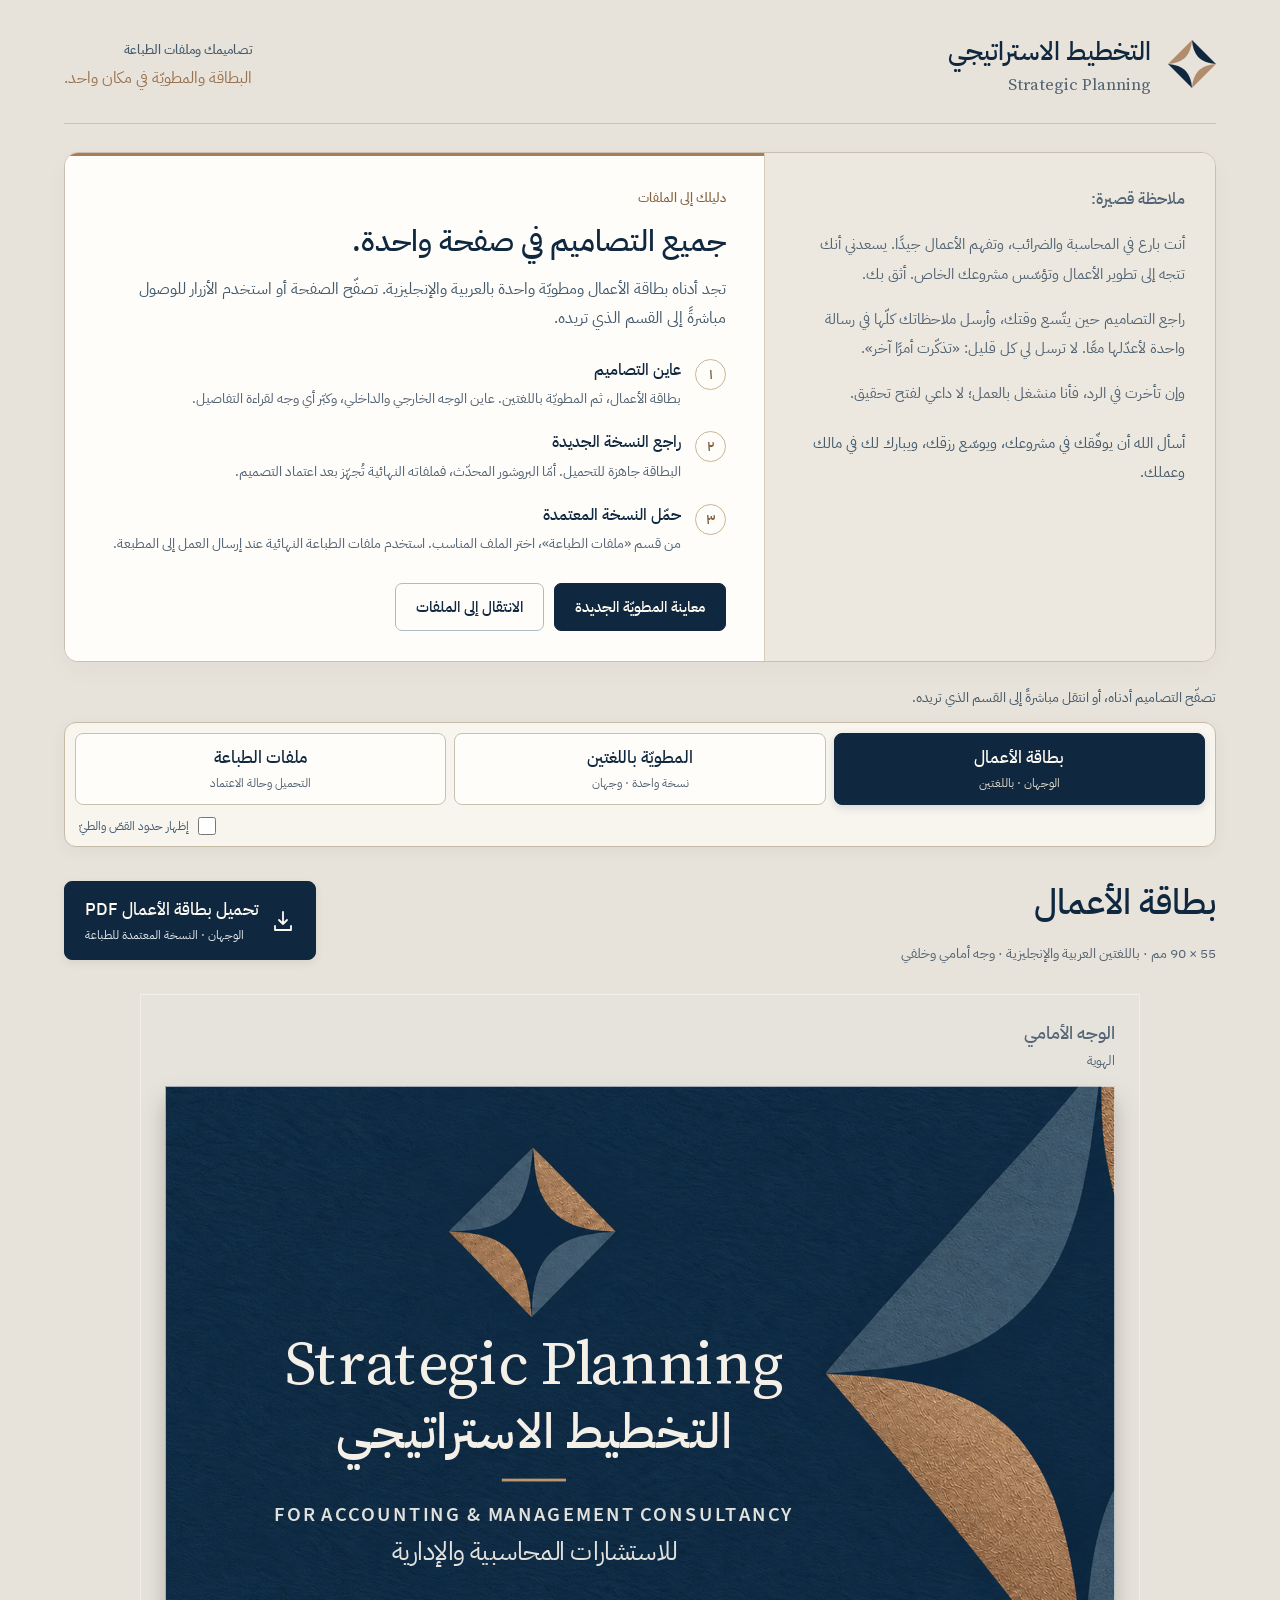
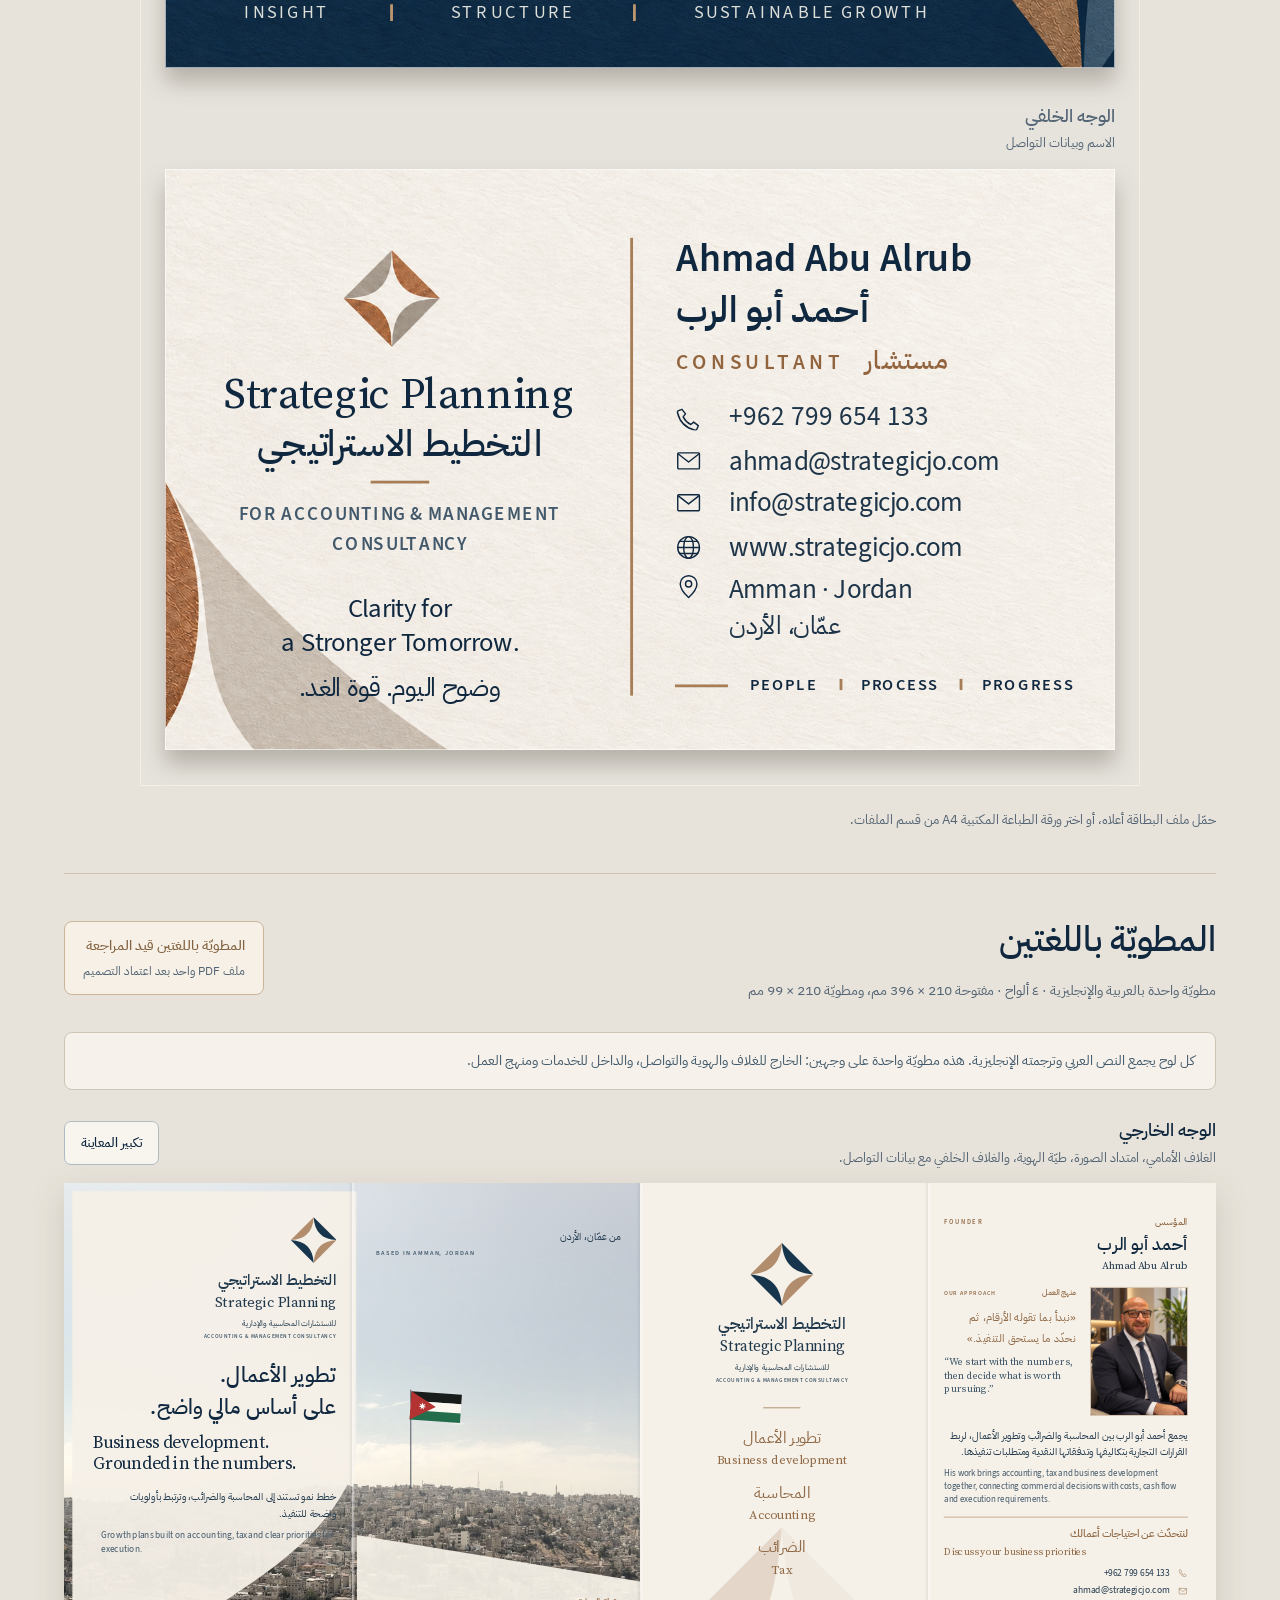
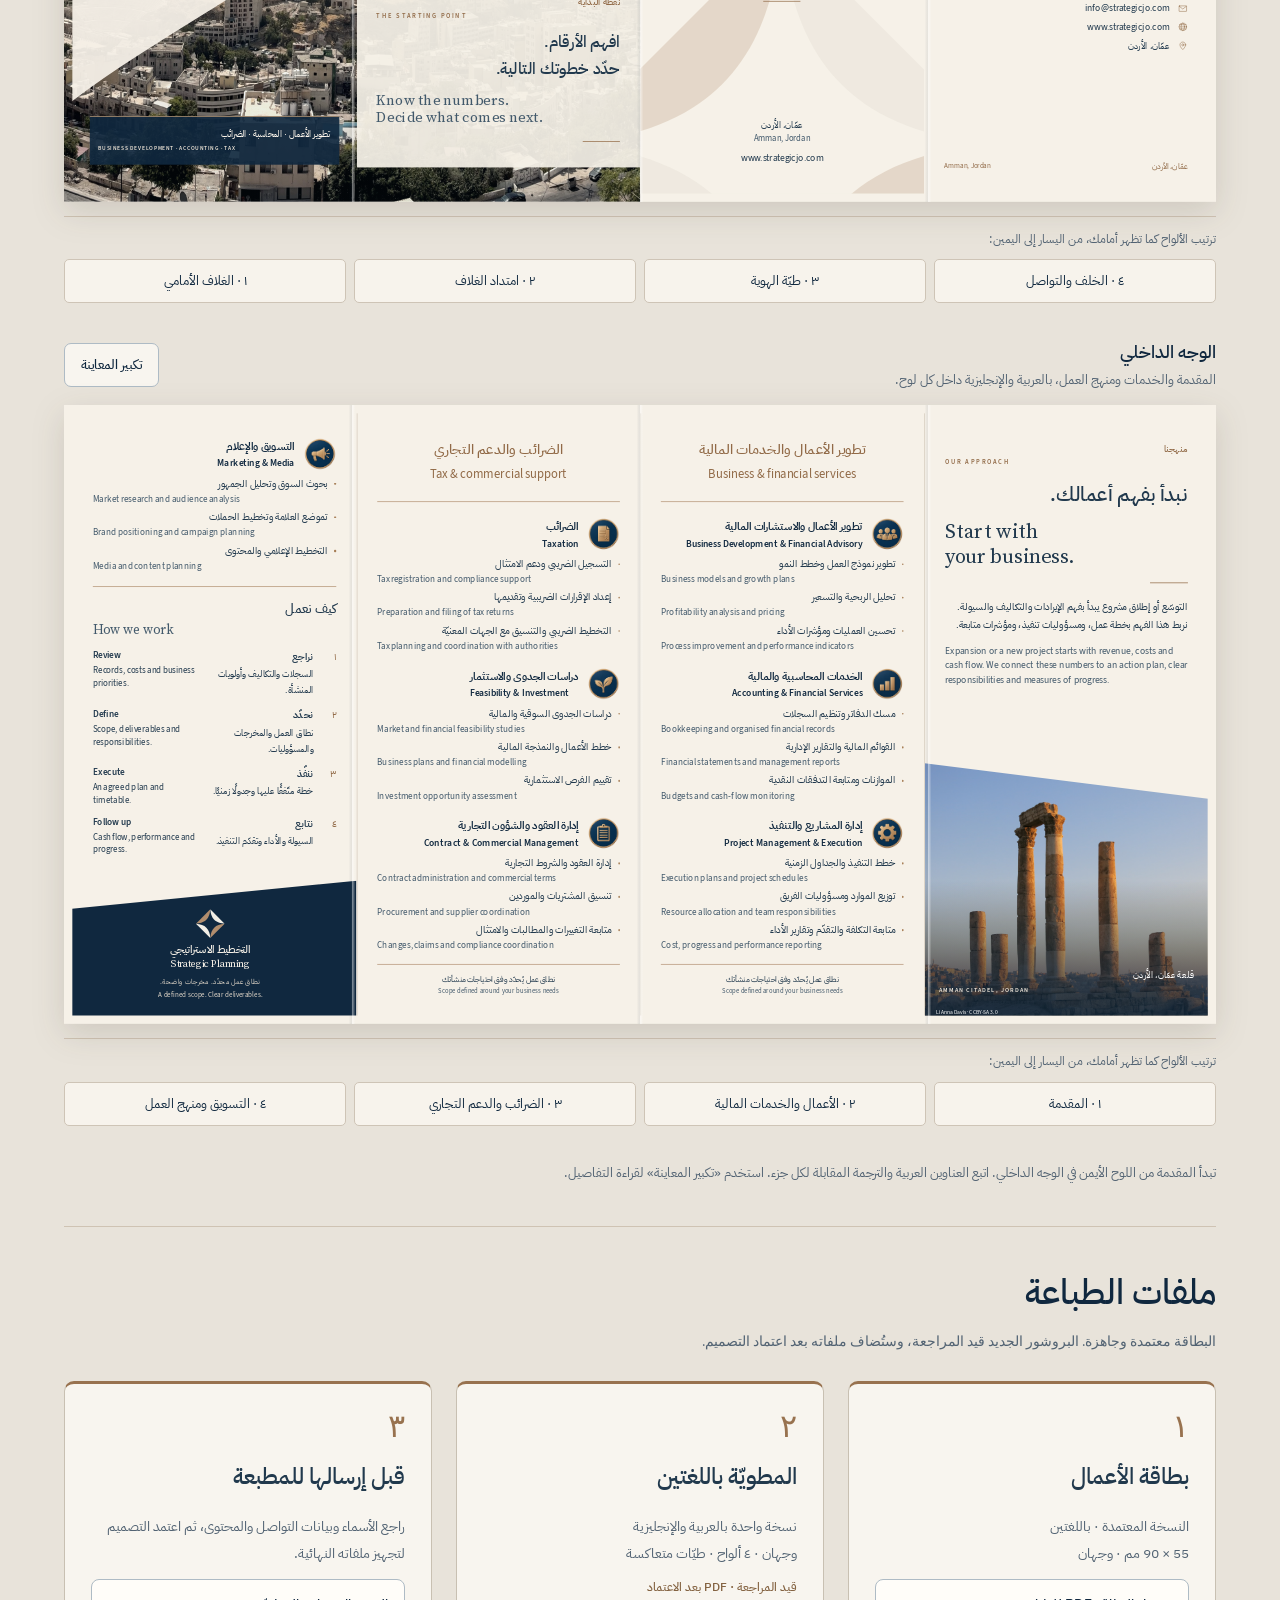
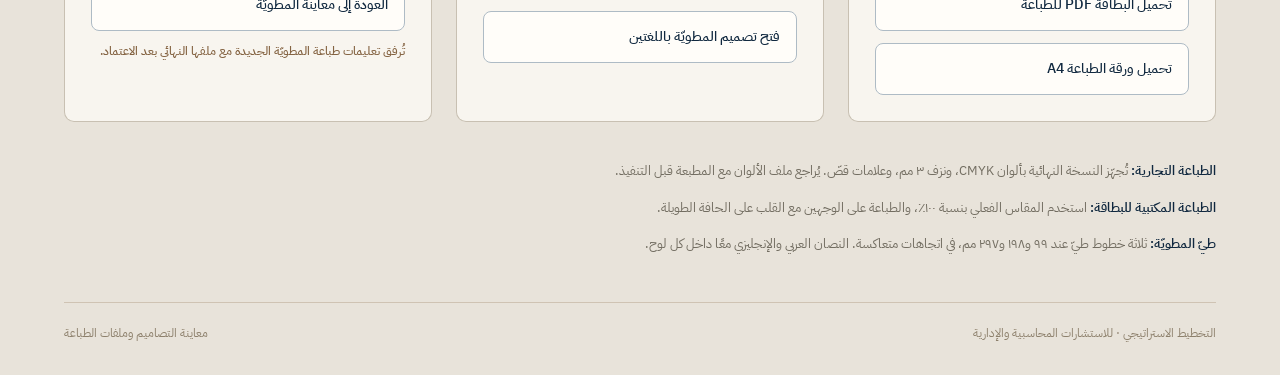
==== commit bf881ed8: "Combine brochure into one bilingual edition with a smaller founder portrait" ====
--- a/index.html
+++ b/index.html
@@ -1,17 +1,17 @@
-<!doctype html><html lang="ar"><head><meta charset="utf-8"><meta name="viewport" content="width=device-width,initial-scale=1"><meta name="color-scheme" content="light"><title>تصاميمك وملفات الطباعة · التخطيط الاستراتيجي</title><link rel="stylesheet" href="artwork.css"><link rel="stylesheet" href="preview.css?v=brochure20"><link rel="stylesheet" href="card-refinement.css"><link rel="stylesheet" href="typography.css"><link rel="stylesheet" href="navy-refinement.css"><link rel="stylesheet" href="brochure-refinement.css?v=brochure20"><style></style></head><body>
+<!doctype html><html lang="ar"><head><meta charset="utf-8"><meta name="viewport" content="width=device-width,initial-scale=1"><meta name="color-scheme" content="light"><title>تصاميمك وملفات الطباعة · التخطيط الاستراتيجي</title><link rel="stylesheet" href="artwork.css"><link rel="stylesheet" href="preview.css?v=bilingual21"><link rel="stylesheet" href="card-refinement.css"><link rel="stylesheet" href="typography.css"><link rel="stylesheet" href="navy-refinement.css"><link rel="stylesheet" href="brochure-refinement.css?v=bilingual21"><link rel="stylesheet" href="bilingual-refinement.css?v=bilingual21"><style></style></head><body>
 <main class="collection">
-<header class="collection-header"><a class="collection-brand" href="#card" data-jump="card"><svg class="mark " viewBox="0 0 100 100" aria-hidden="true"><path fill="#b18d6d" d="M50 0 0 50C32 48 48 32 50 0Z"/><path fill="#17354d" d="m50 0 50 50C68 48 52 32 50 0Z"/><path fill="#b18d6d" d="m100 50-50 50C52 68 68 52 100 50Z"/><path fill="#17354d" d="M50 100 0 50C32 52 48 68 50 100Z"/></svg><div><strong lang="ar" dir="rtl">التخطيط الاستراتيجي</strong><span lang="en" dir="ltr">Strategic Planning</span></div></a><div class="collection-meta welcome-meta" lang="ar" dir="rtl"><span>تصاميمك وملفات الطباعة</span><p>البطاقة والمطويّتان في مكان واحد.</p></div></header>
+<header class="collection-header"><a class="collection-brand" href="#card" data-jump="card"><svg class="mark " viewBox="0 0 100 100" aria-hidden="true"><path fill="#b18d6d" d="M50 0 0 50C32 48 48 32 50 0Z"/><path fill="#17354d" d="m50 0 50 50C68 48 52 32 50 0Z"/><path fill="#b18d6d" d="m100 50-50 50C52 68 68 52 100 50Z"/><path fill="#17354d" d="M50 100 0 50C32 52 48 68 50 100Z"/></svg><div><strong lang="ar" dir="rtl">التخطيط الاستراتيجي</strong><span lang="en" dir="ltr">Strategic Planning</span></div></a><div class="collection-meta welcome-meta" lang="ar" dir="rtl"><span>تصاميمك وملفات الطباعة</span><p>البطاقة والمطويّة في مكان واحد.</p></div></header>
 <section class="personal-welcome" lang="ar" dir="rtl" aria-labelledby="welcome-guide-title">
   <div class="welcome-guide">
     <p class="welcome-eyebrow">دليلك إلى الملفات</p>
     <h1 id="welcome-guide-title">جميع التصاميم في صفحة واحدة.</h1>
-    <p class="welcome-purpose">تجد أدناه بطاقة الأعمال والمطويّتين العربية والإنجليزية. تصفّح الصفحة أو استخدم الأزرار للوصول مباشرةً إلى القسم الذي تريده.</p>
+    <p class="welcome-purpose">تجد أدناه بطاقة الأعمال ومطويّة واحدة بالعربية والإنجليزية. تصفّح الصفحة أو استخدم الأزرار للوصول مباشرةً إلى القسم الذي تريده.</p>
     <ol class="welcome-steps">
-      <li><span class="welcome-step-number" aria-hidden="true">١</span><div><h3>عاين التصاميم</h3><p>بطاقة الأعمال، ثم المطويّة العربية والإنجليزية. وُضّح الوجه الخارجي والداخلي لكل مطويّة، مع خيار تكبير التفاصيل.</p></div></li>
+      <li><span class="welcome-step-number" aria-hidden="true">١</span><div><h3>عاين التصاميم</h3><p>بطاقة الأعمال، ثم المطويّة باللغتين. عاين الوجه الخارجي والداخلي، وكبّر أي وجه لقراءة التفاصيل.</p></div></li>
       <li><span class="welcome-step-number" aria-hidden="true">٢</span><div><h3>راجع النسخة الجديدة</h3><p>البطاقة جاهزة للتحميل. أمّا البروشور المحدّث، فملفاته النهائية تُجهّز بعد اعتماد التصميم.</p></div></li>
       <li><span class="welcome-step-number" aria-hidden="true">٣</span><div><h3>حمّل النسخة المعتمدة</h3><p>من قسم «ملفات الطباعة»، اختر الملف المناسب. استخدم ملفات الطباعة النهائية عند إرسال العمل إلى المطبعة.</p></div></li>
     </ol>
-    <div class="welcome-actions"><a class="welcome-action welcome-action-primary" href="#ar" data-jump="ar">معاينة المطويّة الجديدة</a><a class="welcome-action" href="#files" data-jump="files">الانتقال إلى الملفات</a></div>
+    <div class="welcome-actions"><a class="welcome-action welcome-action-primary" href="#brochure" data-jump="brochure">معاينة المطويّة الجديدة</a><a class="welcome-action" href="#files" data-jump="files">الانتقال إلى الملفات</a></div>
   </div>
   <article class="welcome-letter" aria-labelledby="welcome-note-title">
     <h2 id="welcome-note-title" lang="ar" dir="rtl">ملاحظة قصيرة:</h2>
@@ -22,7 +22,7 @@
   </article>
 </section>
 <p class="navigation-hint" lang="ar" dir="rtl">تصفّح التصاميم أدناه، أو انتقل مباشرةً إلى القسم الذي تريده.</p>
-<nav class="collection-nav" aria-label="التصاميم وملفات الطباعة" lang="ar" dir="rtl"><div class="section-links"><a id="link-card" href="#card" data-jump="card" data-section-link="card" aria-current="location"><span class="tab-title">بطاقة الأعمال</span><span class="tab-caption">الوجهان · باللغتين</span></a><a id="link-ar" href="#ar" data-jump="ar" data-section-link="ar"><span class="tab-title">المطويّة بالعربية</span><span class="tab-caption">الخارج والداخل</span></a><a id="link-en" href="#en" data-jump="en" data-section-link="en"><span class="tab-title">المطويّة بالإنجليزية</span><span class="tab-caption">الخارج والداخل</span></a><a id="link-files" href="#files" data-jump="files" data-section-link="files"><span class="tab-title">ملفات الطباعة</span><span class="tab-caption">التحميل وحالة الاعتماد</span></a></div><label class="guide-toggle"><input id="guides" type="checkbox">إظهار حدود القصّ والطيّ</label></nav>
+<nav class="collection-nav" aria-label="التصاميم وملفات الطباعة" lang="ar" dir="rtl"><div class="section-links"><a id="link-card" href="#card" data-jump="card" data-section-link="card" aria-current="location"><span class="tab-title">بطاقة الأعمال</span><span class="tab-caption">الوجهان · باللغتين</span></a><a id="link-brochure" href="#brochure" data-jump="brochure" data-section-link="brochure"><span class="tab-title">المطويّة باللغتين</span><span class="tab-caption">نسخة واحدة · وجهان</span></a><a id="link-files" href="#files" data-jump="files" data-section-link="files"><span class="tab-title">ملفات الطباعة</span><span class="tab-caption">التحميل وحالة الاعتماد</span></a></div><label class="guide-toggle"><input id="guides" type="checkbox">إظهار حدود القصّ والطيّ</label></nav>
 <section class="view" id="card" aria-labelledby="heading-card" tabindex="-1" data-section><div class="view-heading"><div><h2 id="heading-card" lang="ar" dir="rtl">بطاقة الأعمال</h2><p lang="ar" dir="rtl"><bdi>90 × 55</bdi> مم · باللغتين العربية والإنجليزية · وجه أمامي وخلفي</p></div><a class="download" href="https://github.com/moeadnan/strategic-planning-print-kit-579666/releases/download/v1.0.0/Business-Card-PRINT-CMYK.pdf" download lang="ar" dir="rtl"><svg class="download-icon" viewBox="0 0 24 24" fill="none" stroke="currentColor" stroke-width="1.8" stroke-linecap="round" stroke-linejoin="round" aria-hidden="true"><path d="M12 3v12m-4-4 4 4 4-4M4 17v4h16v-4"/></svg><span class="download-copy"><strong>تحميل بطاقة الأعمال PDF</strong><small>الوجهان · النسخة المعتمدة للطباعة</small></span></a></div><div class="card-grid"><div class="proof"><div class="proof-label" lang="ar" dir="rtl"><div><h3>الوجه الأمامي</h3><p>الهوية</p></div></div><div class="scaled"><article class="sheet card-sheet card-front" aria-label="Business card brand face"><img class="card-material-art" src="assets/card-front-material-navy-v8.png" alt=""><div class="trim card-trim">
       <svg class="ornament front-edge" viewBox="0 0 100 100" preserveAspectRatio="none" aria-hidden="true"><defs><linearGradient id="card-copper-ornament-front-edge" x1="0" y1="0" x2="1" y2="1" gradientUnits="objectBoundingBox"><stop offset="0" stop-color="#82512e"/><stop offset=".44" stop-color="#b98454"/><stop offset=".72" stop-color="#9e653d"/><stop offset="1" stop-color="#bd8b5e"/></linearGradient></defs><path class="card-stone" fill="#aaa297" d="M50 0 0 50C34 49 49 34 50 0Z"/><path class="card-metal" fill="url(#card-copper-ornament-front-edge)" d="M50 0 100 50C66 49 51 34 50 0Z"/><path class="card-stone" fill="#aaa297" d="M100 50 50 100C51 66 66 51 100 50Z"/><path class="card-metal" fill="url(#card-copper-ornament-front-edge)" d="M50 100 0 50C34 51 49 66 50 100Z"/></svg>
       <div class="card-front-lockup"><svg class="mark " viewBox="0 0 100 100" preserveAspectRatio="none" aria-hidden="true"><defs><linearGradient id="card-copper-mark-" x1="0" y1="0" x2="1" y2="1" gradientUnits="objectBoundingBox"><stop offset="0" stop-color="#82512e"/><stop offset=".44" stop-color="#b98454"/><stop offset=".72" stop-color="#9e653d"/><stop offset="1" stop-color="#bd8b5e"/></linearGradient></defs><path class="card-stone" fill="#aaa297" d="M50 0 0 50C34 49 49 34 50 0Z"/><path class="card-metal" fill="url(#card-copper-mark-)" d="M50 0 100 50C66 49 51 34 50 0Z"/><path class="card-stone" fill="#aaa297" d="M100 50 50 100C51 66 66 51 100 50Z"/><path class="card-metal" fill="url(#card-copper-mark-)" d="M50 100 0 50C34 51 49 66 50 100Z"/></svg><h1>Strategic Planning</h1><h2 lang="ar" dir="rtl">التخطيط الاستراتيجي</h2><i class="rule"></i><p class="card-descriptor">FOR ACCOUNTING &amp; MANAGEMENT CONSULTANCY</p><p class="card-descriptor-ar" lang="ar" dir="rtl">للاستشارات المحاسبية والإدارية</p></div>
@@ -32,8 +32,16 @@
       <section class="card-back-brand"><svg class="mark " viewBox="0 0 100 100" preserveAspectRatio="none" aria-hidden="true"><defs><linearGradient id="card-copper-mark-" x1="0" y1="0" x2="1" y2="1" gradientUnits="objectBoundingBox"><stop offset="0" stop-color="#82512e"/><stop offset=".44" stop-color="#b98454"/><stop offset=".72" stop-color="#9e653d"/><stop offset="1" stop-color="#bd8b5e"/></linearGradient></defs><path class="card-stone" fill="#aaa297" d="M50 0 0 50C34 49 49 34 50 0Z"/><path class="card-metal" fill="url(#card-copper-mark-)" d="M50 0 100 50C66 49 51 34 50 0Z"/><path class="card-stone" fill="#aaa297" d="M100 50 50 100C51 66 66 51 100 50Z"/><path class="card-metal" fill="url(#card-copper-mark-)" d="M50 100 0 50C34 51 49 66 50 100Z"/></svg><h2>Strategic Planning</h2><h3 lang="ar" dir="rtl">التخطيط الاستراتيجي</h3><i class="rule"></i><p class="back-brand-descriptor">FOR ACCOUNTING &amp; MANAGEMENT<br>CONSULTANCY</p><p class="back-tagline">Clarity for<br>a Stronger Tomorrow.</p><p class="back-tagline-ar" lang="ar" dir="rtl">وضوح اليوم. قوة الغد.</p></section>
       <section class="card-person"><h1>Ahmad Abu Alrub</h1><h2 lang="ar" dir="rtl">أحمد أبو الرب</h2><p class="card-role">CONSULTANT <span lang="ar" dir="rtl">مستشار</span></p><div class="contacts"><div class="contact-row"><svg class="contact-icon" viewBox="0 0 24 24" fill="none" stroke="currentColor" stroke-width="1.25" stroke-linecap="round" stroke-linejoin="round" aria-hidden="true"><path d="m6.2 3.5 3.1 4-2.1 2.6a15.6 15.6 0 0 0 6.7 6.7l2.6-2.1 4 3.1-1.2 3c-.3.7-1.1 1.1-1.8.9C9.6 19.8 4.2 14.4 2.3 6.5c-.2-.7.2-1.5.9-1.8z"/></svg><a dir="ltr" href="tel:+962799654133">+962 799 654 133</a></div><div class="contact-row"><svg class="contact-icon" viewBox="0 0 24 24" fill="none" stroke="currentColor" stroke-width="1.25" stroke-linecap="round" stroke-linejoin="round" aria-hidden="true"><rect x="2.5" y="5" width="19" height="14" rx=".8"/><path d="m3 6 9 7 9-7"/></svg><a dir="ltr" href="mailto:ahmad@strategicjo.com">ahmad@strategicjo.com</a></div><div class="contact-row"><svg class="contact-icon" viewBox="0 0 24 24" fill="none" stroke="currentColor" stroke-width="1.25" stroke-linecap="round" stroke-linejoin="round" aria-hidden="true"><rect x="2.5" y="5" width="19" height="14" rx=".8"/><path d="m3 6 9 7 9-7"/></svg><a dir="ltr" href="mailto:info@strategicjo.com">info@strategicjo.com</a></div><div class="contact-row"><svg class="contact-icon" viewBox="0 0 24 24" fill="none" stroke="currentColor" stroke-width="1.25" stroke-linecap="round" stroke-linejoin="round" aria-hidden="true"><circle cx="12" cy="12" r="9.5"/><ellipse cx="12" cy="12" rx="4.3" ry="9.5"/><path d="M2.5 12h19M4.1 6.7h15.8M4.1 17.3h15.8"/></svg><a dir="ltr" href="https://www.strategicjo.com">www.strategicjo.com</a></div><div class="contact-row location"><svg class="contact-icon" viewBox="0 0 24 24" fill="none" stroke="currentColor" stroke-width="1.25" stroke-linecap="round" stroke-linejoin="round" aria-hidden="true"><path d="M19.3 9.7C19.3 5.5 16 2.5 12 2.5s-7.3 3-7.3 7.2c0 5.1 7.3 12 7.3 12s7.3-6.9 7.3-12Z"/><circle cx="12" cy="9.7" r="2.7"/></svg><div><p>Amman · Jordan</p><p class="card-location-ar" lang="ar" dir="rtl">عمّان، الأردن</p></div></div></div><p class="card-back-footer"><i></i><span>PEOPLE</span><b></b><span>PROCESS</span><b></b><span>PROGRESS</span></p></section>
       </div><div class="guides" aria-hidden="true"><i class="trim-guide"></i><i class="safe-guide"></i></div></article></div></div></div><p class="caption" lang="ar" dir="rtl">حمّل ملف البطاقة أعلاه، أو اختر ورقة الطباعة المكتبية A4 من قسم الملفات.</p></section>
-<section class="view brochure-view" id="ar" aria-labelledby="heading-ar" tabindex="-1" data-section><div class="view-heading"><div><h2 id="heading-ar" lang="ar" dir="rtl">المطويّة بالعربية</h2><p lang="ar" dir="rtl">٤ ألواح · طيّات متعاكسة · المقاس مفتوحًا <bdi>396 × 210</bdi> مم، وبعد الطيّ <bdi>99 × 210</bdi> مم</p></div><span class="review-status" lang="ar" dir="rtl">التصميم المحدّث قيد المراجعة<br><small>ملفات PDF بعد اعتماد هذه النسخة</small></span></div><p class="brochure-reading-note" lang="ar" dir="rtl">هذه مطويّة واحدة مطبوعة على وجهين. المعاينة الأولى للوجه الخارجي، والثانية لما يظهر عند فتحها بالكامل.</p><div class="proof"><div class="proof-label" lang="ar" dir="rtl"><div><h3>الوجه الخارجي</h3><p>الغلاف الأمامي، امتداد الصورة، طيّة الهوية، والغلاف الخلفي مع بيانات التواصل.</p></div><button class="zoom-preview" type="button" data-zoom aria-label="تكبير الوجه الخارجي">تكبير المعاينة</button></div><div class="scaled"><article class="sheet brochure-sheet outside lang-ar" lang="ar" aria-label="AR brochure outside"><div class="panorama"><img src="assets/amman-panorama.jpg" alt="Panoramic view of Amman from the Citadel"><div class="panorama-warmth"></div></div><div class="trim brochure-trim"><section class="panel cover-panel"><svg class="cover-ivory" viewBox="0 0 99 155" preserveAspectRatio="none" aria-hidden="true"><path fill="#f6f1e8" fill-opacity=".9" d="M0 0H99V79C88 110 43 120 0 155Z"/></svg><div class="wordmark "><svg class="mark " viewBox="0 0 100 100" aria-hidden="true"><path fill="#b18d6d" d="M50 0 0 50C32 48 48 32 50 0Z"/><path fill="#17354d" d="m50 0 50 50C68 48 52 32 50 0Z"/><path fill="#b18d6d" d="m100 50-50 50C52 68 68 52 100 50Z"/><path fill="#17354d" d="M50 100 0 50C32 52 48 68 50 100Z"/></svg><div class="brand-name">التخطيط الاستراتيجي</div><p class="brand-descriptor">للاستشارات المحاسبية والإدارية</p></div><div class="cover-copy"><h1>تطوير الأعمال.<br>على أساس<br>مالي واضح.</h1><p>خطط نمو تستند إلى المحاسبة والضرائب، وترتبط بأولويات واضحة للتنفيذ.</p><i class="rule"></i></div><div class="cover-bottom"><p>تطوير الأعمال<br>المحاسبة والضرائب</p></div></section><section class="panel story-panel"><div class="story-kicker">من عمّان<br>الأردن</div><svg class="jordan-flag" viewBox="0 0 80 130" aria-hidden="true"><path d="M7 2v126" stroke="#47515a" stroke-width="1.2"/><g transform="translate(8 4) rotate(4)"><path d="M0 0H64V12H0Z" fill="#181d1b"/><path d="M0 12H64V24H0Z" fill="#faf8f0"/><path d="M0 24H64V36H0Z" fill="#236d4d"/><path d="M0 0 32 18 0 36Z" fill="#b33332"/><polygon points="15.000,13.000 15.911,16.108 18.909,14.883 17.047,17.533 19.875,19.113 16.642,19.309 17.169,22.505 15.000,20.100 12.831,22.505 13.358,19.309 10.125,19.113 12.953,17.533 11.091,14.883 14.089,16.108" fill="white"/></g></svg><div class="story-bottom"><p class="story-small">نقطة البداية</p><h2>افهم الأرقام.<br>حدّد خطوتك التالية.</h2><i class="rule"></i></div></section><section class="panel back-panel"><div class="wordmark "><svg class="mark " viewBox="0 0 100 100" aria-hidden="true"><path fill="#b18d6d" d="M50 0 0 50C32 48 48 32 50 0Z"/><path fill="#17354d" d="m50 0 50 50C68 48 52 32 50 0Z"/><path fill="#b18d6d" d="m100 50-50 50C52 68 68 52 100 50Z"/><path fill="#17354d" d="M50 100 0 50C32 52 48 68 50 100Z"/></svg><div class="brand-name">التخطيط الاستراتيجي</div><p class="brand-descriptor">للاستشارات المحاسبية والإدارية</p></div><i class="rule"></i><p class="ideas">تطوير الأعمال.<br>المحاسبة.<br>الضرائب.</p><i class="rule second-rule"></i><svg class="ornament back-panel-pattern" viewBox="0 0 100 100" aria-hidden="true"><path fill="#b18d6d" d="M50 0 0 50C32 48 48 32 50 0Z"/><path fill="#d9d3c8" d="m50 0 50 50C68 48 52 32 50 0Z"/><path fill="#b18d6d" d="m100 50-50 50C52 68 68 52 100 50Z"/><path fill="#d9d3c8" d="M50 100 0 50C32 52 48 68 50 100Z"/></svg><div class="back-panel-bottom"><p>عمّان، الأردن</p><a dir="ltr" href="https://www.strategicjo.com">www.strategicjo.com</a></div></section><section class="panel founder-panel"><p class="founder-title">المؤسس</p><h2 class="founder-name" lang="ar" dir="rtl">أحمد أبو الرب</h2><figure class="founder-portrait-row"><img class="portrait" src="assets/ahmad-portrait.png" alt="أحمد أبو الرب"><figcaption>المحاسبة · الضرائب · تطوير الأعمال</figcaption></figure><p class="founder-bio">يجمع أحمد أبو الرب بين المحاسبة والضرائب وتطوير الأعمال، لربط القرارات التجارية بتكاليفها وتدفقاتها النقدية ومتطلبات تنفيذها.</p><i class="full-rule"></i><h3 class="contact-heading">لنتحدّث عن احتياجات أعمالك</h3><div class="contacts"><div class="contact-row"><svg class="contact-icon" viewBox="0 0 24 24" fill="none" stroke="currentColor" stroke-width="1.25" stroke-linecap="round" stroke-linejoin="round" aria-hidden="true"><path d="m6.2 3.5 3.1 4-2.1 2.6a15.6 15.6 0 0 0 6.7 6.7l2.6-2.1 4 3.1-1.2 3c-.3.7-1.1 1.1-1.8.9C9.6 19.8 4.2 14.4 2.3 6.5c-.2-.7.2-1.5.9-1.8z"/></svg><a dir="ltr" href="tel:+962799654133">+962 799 654 133</a></div><div class="contact-row"><svg class="contact-icon" viewBox="0 0 24 24" fill="none" stroke="currentColor" stroke-width="1.25" stroke-linecap="round" stroke-linejoin="round" aria-hidden="true"><rect x="2.5" y="5" width="19" height="14" rx=".8"/><path d="m3 6 9 7 9-7"/></svg><a dir="ltr" href="mailto:ahmad@strategicjo.com">ahmad@strategicjo.com</a></div><div class="contact-row"><svg class="contact-icon" viewBox="0 0 24 24" fill="none" stroke="currentColor" stroke-width="1.25" stroke-linecap="round" stroke-linejoin="round" aria-hidden="true"><rect x="2.5" y="5" width="19" height="14" rx=".8"/><path d="m3 6 9 7 9-7"/></svg><a dir="ltr" href="mailto:info@strategicjo.com">info@strategicjo.com</a></div><div class="contact-row"><svg class="contact-icon" viewBox="0 0 24 24" fill="none" stroke="currentColor" stroke-width="1.25" stroke-linecap="round" stroke-linejoin="round" aria-hidden="true"><circle cx="12" cy="12" r="9.5"/><ellipse cx="12" cy="12" rx="4.3" ry="9.5"/><path d="M2.5 12h19M4.1 6.7h15.8M4.1 17.3h15.8"/></svg><a dir="ltr" href="https://www.strategicjo.com">www.strategicjo.com</a></div><div class="contact-row location"><svg class="contact-icon" viewBox="0 0 24 24" fill="none" stroke="currentColor" stroke-width="1.25" stroke-linecap="round" stroke-linejoin="round" aria-hidden="true"><path d="M19.3 9.7C19.3 5.5 16 2.5 12 2.5s-7.3 3-7.3 7.2c0 5.1 7.3 12 7.3 12s7.3-6.9 7.3-12Z"/><circle cx="12" cy="9.7" r="2.7"/></svg><span>عمّان، الأردن</span></div></div><p class="founder-footer">عمّان، الأردن</p></section></div><div class="guides" aria-hidden="true"><i class="trim-guide"></i><i class="safe-guide"></i><i class="fold" style="left:102mm"></i><i class="fold" style="left:201mm"></i><i class="fold" style="left:300mm"></i></div></article></div></div><div class="panel-map" lang="ar"><p dir="rtl">ترتيب الألواح كما تظهر أمامك، من اليسار إلى اليمين:</p><div class="panel-labels"><span dir="rtl">١ · الغلاف الأمامي</span><span dir="rtl">٢ · امتداد الغلاف</span><span dir="rtl">٣ · طيّة الهوية</span><span dir="rtl">٤ · الخلف والتواصل</span></div></div><div class="proof"><div class="proof-label" lang="ar" dir="rtl"><div><h3>الوجه الداخلي</h3><p>المقدمة والخدمات ومنهج العمل، عند فتح المطويّة بالكامل.</p></div><button class="zoom-preview" type="button" data-zoom aria-label="تكبير الوجه الداخلي">تكبير المعاينة</button></div><div class="scaled"><article class="sheet brochure-sheet inside lang-ar" lang="ar" aria-label="AR brochure inside"><div class="trim brochure-trim"><section class="panel marketing-panel"><section class="service"><div class="service-heading"><img class="service-medallion" src="assets/icon-marketing.png" alt=""><h3>التسويق والإعلام</h3></div><ul><li>بحوث السوق وتحليل الجمهور</li><li>الاستراتيجية التسويقية وموقع العلامة</li><li>تخطيط الحملات والتنسيق</li><li>التخطيط الإعلامي والمحتوى</li></ul></section><div class="marketing-quote"><i class="rule"></i><p>نطاق عمل محدّد.<br>مخرجات واضحة.</p><i class="rule"></i></div><h3 class="work-heading">كيف نعمل</h3><div class="work-grid"><div class="work-step"><span class="step-number">١</span><h4>نراجع</h4><p>السجلات والتكاليف وأولويات المنشأة.</p></div><div class="work-step"><span class="step-number">٢</span><h4>نحدّد</h4><p>نطاق العمل والمخرجات والمسؤوليات.</p></div><div class="work-step"><span class="step-number">٣</span><h4>ننفّذ</h4><p>خطة متّفقًا عليها وجدولًا زمنيًا.</p></div><div class="work-step"><span class="step-number">٤</span><h4>نتابع</h4><p>السيولة والأداء وتقدّم التنفيذ.</p></div></div><div class="marketing-brand"><div class="wordmark "><svg class="mark " viewBox="0 0 100 100" aria-hidden="true"><path fill="#b18d6d" d="M50 0 0 50C32 48 48 32 50 0Z"/><path fill="#17354d" d="m50 0 50 50C68 48 52 32 50 0Z"/><path fill="#b18d6d" d="m100 50-50 50C52 68 68 52 100 50Z"/><path fill="#17354d" d="M50 100 0 50C32 52 48 68 50 100Z"/></svg><div class="brand-name">التخطيط الاستراتيجي</div><p class="brand-descriptor">للاستشارات المحاسبية والإدارية</p></div><p>تطوير الأعمال · المحاسبة · الضرائب</p></div></section><section class="panel services-panel"><div class="services-panel-header"><h2>الضرائب والدعم التجاري</h2><p>خدماتنا</p></div><div class="service-list"><section class="service"><div class="service-heading"><img class="service-medallion" src="assets/icon-tax.png" alt=""><h3>الضرائب</h3></div><ul><li>التسجيل الضريبي ودعم الامتثال</li><li>إعداد الإقرارات الضريبية وتقديمها</li><li>التخطيط الضريبي وإعداد التقارير</li><li>التنسيق مع الجهات الضريبية</li></ul></section><section class="service"><div class="service-heading"><img class="service-medallion" src="assets/icon-investment.png" alt=""><h3>دراسات الجدوى والاستثمار</h3></div><ul><li>دراسة الجدوى السوقية والتجارية</li><li>الجدوى المالية وتقييم الاستثمار</li><li>خطط الأعمال والنمذجة المالية</li><li>تقييم الفرص الاستثمارية</li></ul></section><section class="service"><div class="service-heading"><img class="service-medallion" src="assets/icon-contracts.png" alt=""><h3>إدارة العقود والشؤون التجارية</h3></div><ul><li>إدارة العقود والوثائق</li><li>دعم الشروط التجارية والعطاءات</li><li>تنسيق المشتريات والموردين</li><li>إدارة التغييرات والمطالبات والامتثال</li></ul></section></div><p class="service-panel-footer">نطاق عمل يُحدّد وفق احتياجات منشأتك</p></section><section class="panel services-panel"><div class="services-panel-header"><h2>تطوير الأعمال والخدمات المالية</h2><p>خدماتنا</p></div><div class="service-list"><section class="service"><div class="service-heading"><img class="service-medallion" src="assets/icon-consulting.png" alt=""><h3>تطوير الأعمال والاستشارات المالية</h3></div><ul><li>تطوير نموذج العمل وخطة النمو</li><li>تحليل الربحية وتسعير المنتجات والخدمات</li><li>تحسين العمليات ومؤشرات الأداء</li><li>إعداد خطط الأعمال والتقارير الإدارية</li></ul></section><section class="service"><div class="service-heading"><img class="service-medallion" src="assets/icon-accounting.png" alt=""><h3>الخدمات المحاسبية والمالية</h3></div><ul><li>مسك الدفاتر وتنظيم السجلات المالية</li><li>إعداد القوائم والتقارير المالية</li><li>الموازنات ومتابعة التدفقات النقدية</li><li>معلومات مالية تدعم قرارات الإدارة</li></ul></section><section class="service"><div class="service-heading"><img class="service-medallion" src="assets/icon-project.png" alt=""><h3>إدارة المشاريع والتنفيذ</h3></div><ul><li>خطط التنفيذ والجداول الزمنية</li><li>توزيع الموارد ومسؤوليات الفريق</li><li>متابعة التكلفة وتقدّم العمل</li><li>تقارير الأداء والإنجاز</li></ul></section></div><p class="service-panel-footer">نطاق عمل يُحدّد وفق احتياجات منشأتك</p></section><section class="panel intro-panel"><p class="eyebrow">منهجنا</p><h2>قبل الخطة،<br>نفهم الأعمال.</h2><i class="rule"></i><div class="intro-copy"><p>التوسّع، أو إطلاق مشروع، أو ضبط التكاليف؛ كلّها قرارات تبدأ بفهم الإيرادات والمصروفات والسيولة.</p><p>نربط تطوير الأعمال بالمحاسبة والضرائب، ثم نحدّد أولويات العمل، ومسؤوليات التنفيذ، ومؤشرات المتابعة.</p></div><div class="citadel-photo"><img src="assets/amman-citadel.jpg" alt="معبد هرقل في قلعة عمّان"><div class="photo-caption">قلعة عمّان<br>الأردن</div><a class="photo-credit" href="https://commons.wikimedia.org/wiki/File:Amman_Citadel_Temple_of_Hercules.JPG" dir="ltr" lang="en">LiAnna Davis · CC BY-SA 3.0</a></div></section></div><div class="guides" aria-hidden="true"><i class="trim-guide"></i><i class="safe-guide"></i><i class="fold" style="left:102mm"></i><i class="fold" style="left:201mm"></i><i class="fold" style="left:300mm"></i></div></article></div></div><div class="panel-map" lang="ar"><p dir="rtl">ترتيب الألواح كما تظهر أمامك، من اليسار إلى اليمين:</p><div class="panel-labels"><span dir="rtl">٤ · التسويق ومنهج العمل</span><span dir="rtl">٣ · الضرائب والدعم التجاري</span><span dir="rtl">٢ · الأعمال والخدمات المالية</span><span dir="rtl">١ · المقدمة</span></div></div><p class="caption" lang="ar" dir="rtl">تتطابق حدود الألواح مع الطيّات الثلاث. تبدأ القراءة من اليمين. استخدم «تكبير المعاينة» لقراءة التفاصيل.</p></section><section class="view brochure-view" id="en" aria-labelledby="heading-en" tabindex="-1" data-section><div class="view-heading"><div><h2 id="heading-en" lang="ar" dir="rtl">المطويّة بالإنجليزية</h2><p lang="ar" dir="rtl">٤ ألواح · طيّات متعاكسة · المقاس مفتوحًا <bdi>396 × 210</bdi> مم، وبعد الطيّ <bdi>99 × 210</bdi> مم</p></div><span class="review-status" lang="ar" dir="rtl">التصميم المحدّث قيد المراجعة<br><small>ملفات PDF بعد اعتماد هذه النسخة</small></span></div><p class="brochure-reading-note" lang="ar" dir="rtl">هذه مطويّة واحدة مطبوعة على وجهين. المعاينة الأولى للوجه الخارجي، والثانية لما يظهر عند فتحها بالكامل.</p><div class="proof"><div class="proof-label" lang="ar" dir="rtl"><div><h3>الوجه الخارجي</h3><p>الغلاف الأمامي، امتداد الصورة، طيّة الهوية، والغلاف الخلفي مع بيانات التواصل.</p></div><button class="zoom-preview" type="button" data-zoom aria-label="تكبير الوجه الخارجي">تكبير المعاينة</button></div><div class="scaled"><article class="sheet brochure-sheet outside lang-en" lang="en" aria-label="EN brochure outside"><div class="panorama"><img src="assets/amman-panorama.jpg" alt="Panoramic view of Amman from the Citadel"><div class="panorama-warmth"></div></div><div class="trim brochure-trim"><section class="panel founder-panel"><p class="founder-title">THE FOUNDER</p><h2 class="founder-name" lang="ar" dir="rtl">أحمد أبو الرب</h2><p class="founder-name-latin" lang="en" dir="ltr">Ahmad Abu Alrub</p><figure class="founder-portrait-row"><img class="portrait" src="assets/ahmad-portrait.png" alt="أحمد أبو الرب"><figcaption>Accounting · Tax · Business development</figcaption></figure><p class="founder-bio">Ahmad Abu Alrub brings accounting, tax and business development together, connecting commercial decisions with their costs, cash flow and execution requirements.</p><i class="full-rule"></i><h3 class="contact-heading">Discuss your business priorities</h3><div class="contacts"><div class="contact-row"><svg class="contact-icon" viewBox="0 0 24 24" fill="none" stroke="currentColor" stroke-width="1.25" stroke-linecap="round" stroke-linejoin="round" aria-hidden="true"><path d="m6.2 3.5 3.1 4-2.1 2.6a15.6 15.6 0 0 0 6.7 6.7l2.6-2.1 4 3.1-1.2 3c-.3.7-1.1 1.1-1.8.9C9.6 19.8 4.2 14.4 2.3 6.5c-.2-.7.2-1.5.9-1.8z"/></svg><a dir="ltr" href="tel:+962799654133">+962 799 654 133</a></div><div class="contact-row"><svg class="contact-icon" viewBox="0 0 24 24" fill="none" stroke="currentColor" stroke-width="1.25" stroke-linecap="round" stroke-linejoin="round" aria-hidden="true"><rect x="2.5" y="5" width="19" height="14" rx=".8"/><path d="m3 6 9 7 9-7"/></svg><a dir="ltr" href="mailto:ahmad@strategicjo.com">ahmad@strategicjo.com</a></div><div class="contact-row"><svg class="contact-icon" viewBox="0 0 24 24" fill="none" stroke="currentColor" stroke-width="1.25" stroke-linecap="round" stroke-linejoin="round" aria-hidden="true"><rect x="2.5" y="5" width="19" height="14" rx=".8"/><path d="m3 6 9 7 9-7"/></svg><a dir="ltr" href="mailto:info@strategicjo.com">info@strategicjo.com</a></div><div class="contact-row"><svg class="contact-icon" viewBox="0 0 24 24" fill="none" stroke="currentColor" stroke-width="1.25" stroke-linecap="round" stroke-linejoin="round" aria-hidden="true"><circle cx="12" cy="12" r="9.5"/><ellipse cx="12" cy="12" rx="4.3" ry="9.5"/><path d="M2.5 12h19M4.1 6.7h15.8M4.1 17.3h15.8"/></svg><a dir="ltr" href="https://www.strategicjo.com">www.strategicjo.com</a></div><div class="contact-row location"><svg class="contact-icon" viewBox="0 0 24 24" fill="none" stroke="currentColor" stroke-width="1.25" stroke-linecap="round" stroke-linejoin="round" aria-hidden="true"><path d="M19.3 9.7C19.3 5.5 16 2.5 12 2.5s-7.3 3-7.3 7.2c0 5.1 7.3 12 7.3 12s7.3-6.9 7.3-12Z"/><circle cx="12" cy="9.7" r="2.7"/></svg><span>Amman, Jordan</span></div></div><p class="founder-footer">AMMAN, JORDAN</p></section><section class="panel back-panel"><div class="wordmark "><svg class="mark " viewBox="0 0 100 100" aria-hidden="true"><path fill="#b18d6d" d="M50 0 0 50C32 48 48 32 50 0Z"/><path fill="#17354d" d="m50 0 50 50C68 48 52 32 50 0Z"/><path fill="#b18d6d" d="m100 50-50 50C52 68 68 52 100 50Z"/><path fill="#17354d" d="M50 100 0 50C32 52 48 68 50 100Z"/></svg><div class="brand-name">Strategic Planning</div><p class="brand-descriptor">ACCOUNTING &amp; MANAGEMENT CONSULTANCY</p></div><i class="rule"></i><p class="ideas">Business development.<br>Accounting.<br>Tax.</p><i class="rule second-rule"></i><svg class="ornament back-panel-pattern" viewBox="0 0 100 100" aria-hidden="true"><path fill="#b18d6d" d="M50 0 0 50C32 48 48 32 50 0Z"/><path fill="#d9d3c8" d="m50 0 50 50C68 48 52 32 50 0Z"/><path fill="#b18d6d" d="m100 50-50 50C52 68 68 52 100 50Z"/><path fill="#d9d3c8" d="M50 100 0 50C32 52 48 68 50 100Z"/></svg><div class="back-panel-bottom"><p>Amman, Jordan</p><a dir="ltr" href="https://www.strategicjo.com">www.strategicjo.com</a></div></section><section class="panel story-panel"><div class="story-kicker">BASED IN AMMAN<br>JORDAN</div><svg class="jordan-flag" viewBox="0 0 80 130" aria-hidden="true"><path d="M7 2v126" stroke="#47515a" stroke-width="1.2"/><g transform="translate(8 4) rotate(4)"><path d="M0 0H64V12H0Z" fill="#181d1b"/><path d="M0 12H64V24H0Z" fill="#faf8f0"/><path d="M0 24H64V36H0Z" fill="#236d4d"/><path d="M0 0 32 18 0 36Z" fill="#b33332"/><polygon points="15.000,13.000 15.911,16.108 18.909,14.883 17.047,17.533 19.875,19.113 16.642,19.309 17.169,22.505 15.000,20.100 12.831,22.505 13.358,19.309 10.125,19.113 12.953,17.533 11.091,14.883 14.089,16.108" fill="white"/></g></svg><div class="story-bottom"><p class="story-small">THE STARTING POINT</p><h2>Know the numbers.<br>Decide what comes next.</h2><i class="rule"></i></div></section><section class="panel cover-panel"><svg class="cover-ivory" viewBox="0 0 99 155" preserveAspectRatio="none" aria-hidden="true"><path fill="#f6f1e8" fill-opacity=".9" d="M0 0H99V79C88 110 43 120 0 155Z"/></svg><div class="wordmark "><svg class="mark " viewBox="0 0 100 100" aria-hidden="true"><path fill="#b18d6d" d="M50 0 0 50C32 48 48 32 50 0Z"/><path fill="#17354d" d="m50 0 50 50C68 48 52 32 50 0Z"/><path fill="#b18d6d" d="m100 50-50 50C52 68 68 52 100 50Z"/><path fill="#17354d" d="M50 100 0 50C32 52 48 68 50 100Z"/></svg><div class="brand-name">Strategic Planning</div><p class="brand-descriptor">ACCOUNTING &amp; MANAGEMENT CONSULTANCY</p></div><div class="cover-copy"><h1>Business development.<br>Grounded in<br>the numbers.</h1><p>Growth plans built on accounting, tax and clear priorities for execution.</p><i class="rule"></i></div><div class="cover-bottom"><p>BUSINESS DEVELOPMENT<br>ACCOUNTING &amp; TAX</p></div></section></div><div class="guides" aria-hidden="true"><i class="trim-guide"></i><i class="safe-guide"></i><i class="fold" style="left:102mm"></i><i class="fold" style="left:201mm"></i><i class="fold" style="left:300mm"></i></div></article></div></div><div class="panel-map" lang="ar"><p dir="rtl">ترتيب الألواح كما تظهر أمامك، من اليسار إلى اليمين:</p><div class="panel-labels"><span dir="rtl">٤ · الخلف والتواصل</span><span dir="rtl">٣ · طيّة الهوية</span><span dir="rtl">٢ · امتداد الغلاف</span><span dir="rtl">١ · الغلاف الأمامي</span></div></div><div class="proof"><div class="proof-label" lang="ar" dir="rtl"><div><h3>الوجه الداخلي</h3><p>المقدمة والخدمات ومنهج العمل، عند فتح المطويّة بالكامل.</p></div><button class="zoom-preview" type="button" data-zoom aria-label="تكبير الوجه الداخلي">تكبير المعاينة</button></div><div class="scaled"><article class="sheet brochure-sheet inside lang-en" lang="en" aria-label="EN brochure inside"><div class="trim brochure-trim"><section class="panel intro-panel"><p class="eyebrow">OUR APPROACH</p><h2>Before the plan,<br>understand<br>the business.</h2><i class="rule"></i><div class="intro-copy"><p>Expansion, a new project or tighter cost control: each starts with a clear view of revenue, expenses and cash flow.</p><p>We connect business development with accounting and tax, then set priorities, responsibilities and measures to track execution.</p></div><div class="citadel-photo"><img src="assets/amman-citadel.jpg" alt="معبد هرقل في قلعة عمّان"><div class="photo-caption">AMMAN CITADEL<br>JORDAN</div><a class="photo-credit" href="https://commons.wikimedia.org/wiki/File:Amman_Citadel_Temple_of_Hercules.JPG" dir="ltr" lang="en">LiAnna Davis · CC BY-SA 3.0</a></div></section><section class="panel services-panel"><div class="services-panel-header"><h2>Business &amp; financial services</h2><p>OUR SERVICES</p></div><div class="service-list"><section class="service"><div class="service-heading"><img class="service-medallion" src="assets/icon-consulting.png" alt=""><h3>Business Development & Financial Advisory</h3></div><ul><li>Business models and growth plans</li><li>Profitability analysis and pricing</li><li>Process improvement and performance indicators</li><li>Business plans and management reporting</li></ul></section><section class="service"><div class="service-heading"><img class="service-medallion" src="assets/icon-accounting.png" alt=""><h3>Accounting & Financial Services</h3></div><ul><li>Bookkeeping and organised financial records</li><li>Financial statements and management reports</li><li>Budgets and cash-flow monitoring</li><li>Financial information for management decisions</li></ul></section><section class="service"><div class="service-heading"><img class="service-medallion" src="assets/icon-project.png" alt=""><h3>Project Management & Execution</h3></div><ul><li>Execution plans and project schedules</li><li>Resource allocation and team responsibilities</li><li>Cost and progress monitoring</li><li>Performance and completion reports</li></ul></section></div><p class="service-panel-footer">SCOPE DEFINED AROUND YOUR BUSINESS NEEDS</p></section><section class="panel services-panel"><div class="services-panel-header"><h2>Tax &amp; commercial support</h2><p>OUR SERVICES</p></div><div class="service-list"><section class="service"><div class="service-heading"><img class="service-medallion" src="assets/icon-tax.png" alt=""><h3>Taxation</h3></div><ul><li>Tax registration and compliance support</li><li>Preparation and filing of tax returns</li><li>Tax planning and reporting</li><li>Coordination with tax authorities</li></ul></section><section class="service"><div class="service-heading"><img class="service-medallion" src="assets/icon-investment.png" alt=""><h3>Feasibility & Investment</h3></div><ul><li>Market and business feasibility assessment</li><li>Financial feasibility and investment appraisal</li><li>Business plans and financial modelling</li><li>Investment opportunity assessment</li></ul></section><section class="service"><div class="service-heading"><img class="service-medallion" src="assets/icon-contracts.png" alt=""><h3>Contract & Commercial Management</h3></div><ul><li>Contract administration and documentation</li><li>Commercial terms and tender support</li><li>Procurement and supplier coordination</li><li>Contract changes, claims and compliance coordination</li></ul></section></div><p class="service-panel-footer">SCOPE DEFINED AROUND YOUR BUSINESS NEEDS</p></section><section class="panel marketing-panel"><section class="service"><div class="service-heading"><img class="service-medallion" src="assets/icon-marketing.png" alt=""><h3>Marketing & Media</h3></div><ul><li>Market research and audience analysis</li><li>Marketing strategy and brand positioning</li><li>Campaign planning and coordination</li><li>Media and content planning</li></ul></section><div class="marketing-quote"><i class="rule"></i><p>A defined scope.<br>Clear deliverables.</p><i class="rule"></i></div><h3 class="work-heading">How we work</h3><div class="work-grid"><div class="work-step"><span class="step-number">01</span><h4>Review</h4><p>Records, costs and business priorities.</p></div><div class="work-step"><span class="step-number">02</span><h4>Define</h4><p>Scope, deliverables and responsibilities.</p></div><div class="work-step"><span class="step-number">03</span><h4>Execute</h4><p>An agreed plan and timetable.</p></div><div class="work-step"><span class="step-number">04</span><h4>Follow up</h4><p>Cash flow, performance and progress.</p></div></div><div class="marketing-brand"><div class="wordmark "><svg class="mark " viewBox="0 0 100 100" aria-hidden="true"><path fill="#b18d6d" d="M50 0 0 50C32 48 48 32 50 0Z"/><path fill="#17354d" d="m50 0 50 50C68 48 52 32 50 0Z"/><path fill="#b18d6d" d="m100 50-50 50C52 68 68 52 100 50Z"/><path fill="#17354d" d="M50 100 0 50C32 52 48 68 50 100Z"/></svg><div class="brand-name">Strategic Planning</div><p class="brand-descriptor">ACCOUNTING &amp; MANAGEMENT CONSULTANCY</p></div><p>BUSINESS DEVELOPMENT · ACCOUNTING · TAX</p></div></section></div><div class="guides" aria-hidden="true"><i class="trim-guide"></i><i class="safe-guide"></i><i class="fold" style="left:102mm"></i><i class="fold" style="left:201mm"></i><i class="fold" style="left:300mm"></i></div></article></div></div><div class="panel-map" lang="ar"><p dir="rtl">ترتيب الألواح كما تظهر أمامك، من اليسار إلى اليمين:</p><div class="panel-labels"><span dir="rtl">١ · المقدمة</span><span dir="rtl">٢ · الأعمال والخدمات المالية</span><span dir="rtl">٣ · الضرائب والدعم التجاري</span><span dir="rtl">٤ · التسويق ومنهج العمل</span></div></div><p class="caption" lang="ar" dir="rtl">تتطابق حدود الألواح مع الطيّات الثلاث. تبدأ قراءة النسخة الإنجليزية من اليسار. استخدم «تكبير المعاينة» لقراءة التفاصيل.</p></section>
-<section class="view" id="files" aria-labelledby="heading-files" tabindex="-1" data-section lang="ar" dir="rtl"><div class="view-heading"><div><h2 id="heading-files" lang="ar">ملفات الطباعة</h2><p>البطاقة معتمدة وجاهزة. البروشور الجديد قيد المراجعة، وستُضاف ملفاته بعد اعتماد التصميم.</p></div></div><div class="file-grid"><article><span class="file-number">١</span><h2>بطاقة الأعمال</h2><p>النسخة المعتمدة · باللغتين<br><bdi>90 × 55</bdi> مم · وجهان</p><a href="https://github.com/moeadnan/strategic-planning-print-kit-579666/releases/download/v1.0.0/Business-Card-PRINT-CMYK.pdf" download>تحميل البطاقة PDF للطباعة</a><a href="https://github.com/moeadnan/strategic-planning-print-kit-579666/releases/download/v1.0.0/Business-Card-Office-A4.pdf" download>تحميل ورقة الطباعة A4</a></article><article><span class="file-number">٢</span><h2>المطويّتان</h2><p>نسختان عربية وإنجليزية<br>٤ ألواح · طيّات متعاكسة</p><p class="file-state">قيد المراجعة · لم تُحدّث ملفات PDF</p><a href="brochure-ar.html">فتح تصميم المطويّة بالعربية</a><a href="brochure-en.html">فتح تصميم المطويّة بالإنجليزية</a></article><article><span class="file-number">٣</span><h2>قبل إرسالها للمطبعة</h2><p>راجع الأسماء وبيانات التواصل والمحتوى، ثم اعتمد التصميم لتجهيز ملفاته النهائية.</p><a href="#ar" data-jump="ar">العودة إلى معاينة المطويّة</a><a href="https://github.com/moeadnan/strategic-planning-print-kit-579666/releases/download/v1.0.0/Print-Specifications.pdf" download>تحميل دليل المقاسات والطباعة</a></article></div><div class="production-note"><p><strong>الطباعة التجارية:</strong> تُجهّز النسخة النهائية بألوان CMYK، ونزف ٣ مم، وعلامات قصّ. يُراجع ملف الألوان مع المطبعة قبل التنفيذ.</p><p><strong>الطباعة المكتبية للبطاقة:</strong> استخدم المقاس الفعلي بنسبة ١٠٠٪، والطباعة على الوجهين مع القلب على الحافة الطويلة.</p><p><strong>طيّ المطويّة:</strong> ثلاثة خطوط طيّ عند ٩٩ و١٩٨ و٢٩٧ مم، في اتجاهات متعاكسة. ترتيب ألواح النسخة العربية معكوس عن الإنجليزية.</p></div></section>
+<section class="view brochure-view" id="brochure" aria-labelledby="heading-brochure" tabindex="-1" data-section><div class="view-heading"><div><h2 id="heading-brochure" lang="ar" dir="rtl">المطويّة باللغتين</h2><p lang="ar" dir="rtl">مطويّة واحدة بالعربية والإنجليزية · ٤ ألواح · مفتوحة <bdi>396 × 210</bdi> مم، ومطويّة <bdi>99 × 210</bdi> مم</p></div><span class="review-status" lang="ar" dir="rtl">المطويّة باللغتين قيد المراجعة<br><small>ملف PDF واحد بعد اعتماد التصميم</small></span></div><p class="brochure-reading-note" lang="ar" dir="rtl">كل لوح يجمع النص العربي وترجمته الإنجليزية. هذه مطويّة واحدة على وجهين: الخارج للغلاف والهوية والتواصل، والداخل للخدمات ومنهج العمل.</p><div class="proof"><div class="proof-label" lang="ar" dir="rtl"><div><h3>الوجه الخارجي</h3><p>الغلاف الأمامي، امتداد الصورة، طيّة الهوية، والغلاف الخلفي مع بيانات التواصل.</p></div><button class="zoom-preview" type="button" data-zoom aria-label="تكبير الوجه الخارجي">تكبير المعاينة</button></div><div class="scaled"><article class="sheet brochure-sheet bilingual-sheet lang-ar outside" lang="ar" aria-label="المطويّة باللغتين — الوجه الخارجي"><div class="panorama"><img src="assets/amman-panorama.jpg" alt="مشهد بانورامي لعمّان"><div class="panorama-warmth"></div></div><div class="trim brochure-trim"><section class="panel dual-cover"><svg class="dual-cover-ivory" viewBox="0 0 99 178" preserveAspectRatio="none" aria-hidden="true"><path fill="#f6f1e8" fill-opacity=".94" d="M0 0H99V95C87 131 42 145 0 178Z"/></svg><div class="dual-identity "><svg class="mark " viewBox="0 0 100 100" aria-hidden="true"><path fill="#b18d6d" d="M50 0 0 50C32 48 48 32 50 0Z"/><path fill="#17354d" d="m50 0 50 50C68 48 52 32 50 0Z"/><path fill="#b18d6d" d="m100 50-50 50C52 68 68 52 100 50Z"/><path fill="#17354d" d="M50 100 0 50C32 52 48 68 50 100Z"/></svg><p class="dual-brand-ar" lang="ar" dir="rtl">التخطيط الاستراتيجي</p><p class="dual-brand-en" lang="en" dir="ltr">Strategic Planning</p><div class="dual-pair dual-descriptor"><p lang="ar" dir="rtl">للاستشارات المحاسبية والإدارية</p><p lang="en" dir="ltr">ACCOUNTING &amp; MANAGEMENT CONSULTANCY</p></div></div><div class="dual-cover-copy"><h1 lang="ar" dir="rtl">تطوير الأعمال.<br>على أساس مالي واضح.</h1><p class="dual-cover-heading-en" lang="en" dir="ltr">Business development.<br>Grounded in the numbers.</p><div class="dual-pair dual-cover-description"><p lang="ar" dir="rtl">خطط نمو تستند إلى المحاسبة والضرائب، وترتبط بأولويات واضحة للتنفيذ.</p><p lang="en" dir="ltr">Growth plans built on accounting, tax and clear priorities for execution.</p></div><i class="rule"></i></div><div class="dual-cover-bottom"><div class="dual-pair "><p lang="ar" dir="rtl">تطوير الأعمال · المحاسبة · الضرائب</p><p lang="en" dir="ltr">BUSINESS DEVELOPMENT · ACCOUNTING · TAX</p></div></div></section><section class="panel dual-story"><div class="dual-pair dual-story-kicker"><p lang="ar" dir="rtl">من عمّان، الأردن</p><p lang="en" dir="ltr">BASED IN AMMAN, JORDAN</p></div><svg class="jordan-flag" viewBox="0 0 80 130" aria-hidden="true"><path d="M7 2v126" stroke="#47515a" stroke-width="1.2"/><g transform="translate(8 4) rotate(4)"><path d="M0 0H64V12H0Z" fill="#181d1b"/><path d="M0 12H64V24H0Z" fill="#faf8f0"/><path d="M0 24H64V36H0Z" fill="#236d4d"/><path d="M0 0 32 18 0 36Z" fill="#b33332"/><polygon points="15.000,13.000 15.911,16.108 18.909,14.883 17.047,17.533 19.875,19.113 16.642,19.309 17.169,22.505 15.000,20.100 12.831,22.505 13.358,19.309 10.125,19.113 12.953,17.533 11.091,14.883 14.089,16.108" fill="white"/></g></svg><div class="dual-story-bottom"><div class="dual-pair dual-kicker"><p lang="ar" dir="rtl">نقطة البداية</p><p lang="en" dir="ltr">THE STARTING POINT</p></div><div class="dual-pair dual-story-statement"><p lang="ar" dir="rtl">افهم الأرقام.<br>حدّد خطوتك التالية.</p><p lang="en" dir="ltr">Know the numbers.<br>Decide what comes next.</p></div><i class="rule"></i></div></section><section class="panel dual-back"><div class="dual-identity "><svg class="mark " viewBox="0 0 100 100" aria-hidden="true"><path fill="#b18d6d" d="M50 0 0 50C32 48 48 32 50 0Z"/><path fill="#17354d" d="m50 0 50 50C68 48 52 32 50 0Z"/><path fill="#b18d6d" d="m100 50-50 50C52 68 68 52 100 50Z"/><path fill="#17354d" d="M50 100 0 50C32 52 48 68 50 100Z"/></svg><p class="dual-brand-ar" lang="ar" dir="rtl">التخطيط الاستراتيجي</p><p class="dual-brand-en" lang="en" dir="ltr">Strategic Planning</p><div class="dual-pair dual-descriptor"><p lang="ar" dir="rtl">للاستشارات المحاسبية والإدارية</p><p lang="en" dir="ltr">ACCOUNTING &amp; MANAGEMENT CONSULTANCY</p></div></div><i class="rule"></i><div class="dual-scopes"><div class="dual-pair "><p lang="ar" dir="rtl">تطوير الأعمال</p><p lang="en" dir="ltr">Business development</p></div><div class="dual-pair "><p lang="ar" dir="rtl">المحاسبة</p><p lang="en" dir="ltr">Accounting</p></div><div class="dual-pair "><p lang="ar" dir="rtl">الضرائب</p><p lang="en" dir="ltr">Tax</p></div></div><i class="rule"></i><svg class="ornament dual-back-pattern" viewBox="0 0 100 100" aria-hidden="true"><path fill="#b18d6d" d="M50 0 0 50C32 48 48 32 50 0Z"/><path fill="#d9d3c8" d="m50 0 50 50C68 48 52 32 50 0Z"/><path fill="#b18d6d" d="m100 50-50 50C52 68 68 52 100 50Z"/><path fill="#d9d3c8" d="M50 100 0 50C32 52 48 68 50 100Z"/></svg><div class="dual-back-bottom"><div class="dual-pair "><p lang="ar" dir="rtl">عمّان، الأردن</p><p lang="en" dir="ltr">Amman, Jordan</p></div><a href="https://www.strategicjo.com" dir="ltr" lang="en">www.strategicjo.com</a></div></section><section class="panel dual-founder">
+    <div class="dual-pair dual-kicker"><p lang="ar" dir="rtl">المؤسس</p><p lang="en" dir="ltr">FOUNDER</p></div>
+    <h2 class="dual-founder-name" lang="ar" dir="rtl">أحمد أبو الرب</h2><p class="dual-founder-latin" lang="en" dir="ltr">Ahmad Abu Alrub</p>
+    <div class="dual-founder-feature"><figure class="dual-portrait"><img src="assets/ahmad-portrait.png" alt="أحمد أبو الرب"></figure><aside class="dual-founder-thought"><div class="dual-pair dual-kicker"><p lang="ar" dir="rtl">منهج العمل</p><p lang="en" dir="ltr">OUR APPROACH</p></div><blockquote><div class="dual-pair "><p lang="ar" dir="rtl">«نبدأ بما تقوله الأرقام، ثم نحدّد ما يستحق التنفيذ.»</p><p lang="en" dir="ltr">“We start with the numbers, then decide what is worth pursuing.”</p></div></blockquote></aside></div>
+    <div class="dual-pair dual-bio"><p lang="ar" dir="rtl">يجمع أحمد أبو الرب بين المحاسبة والضرائب وتطوير الأعمال، لربط القرارات التجارية بتكاليفها وتدفقاتها النقدية ومتطلبات تنفيذها.</p><p lang="en" dir="ltr">His work brings accounting, tax and business development together, connecting commercial decisions with costs, cash flow and execution requirements.</p></div>
+    <i class="full-rule"></i><div class="dual-pair dual-contact-title"><p lang="ar" dir="rtl">لنتحدّث عن احتياجات أعمالك</p><p lang="en" dir="ltr">Discuss your business priorities</p></div>
+    <div class="contacts"><div class="contact-row"><svg class="contact-icon" viewBox="0 0 24 24" fill="none" stroke="currentColor" stroke-width="1.25" stroke-linecap="round" stroke-linejoin="round" aria-hidden="true"><path d="m6.2 3.5 3.1 4-2.1 2.6a15.6 15.6 0 0 0 6.7 6.7l2.6-2.1 4 3.1-1.2 3c-.3.7-1.1 1.1-1.8.9C9.6 19.8 4.2 14.4 2.3 6.5c-.2-.7.2-1.5.9-1.8z"/></svg><a dir="ltr" href="tel:+962799654133">+962 799 654 133</a></div><div class="contact-row"><svg class="contact-icon" viewBox="0 0 24 24" fill="none" stroke="currentColor" stroke-width="1.25" stroke-linecap="round" stroke-linejoin="round" aria-hidden="true"><rect x="2.5" y="5" width="19" height="14" rx=".8"/><path d="m3 6 9 7 9-7"/></svg><a dir="ltr" href="mailto:ahmad@strategicjo.com">ahmad@strategicjo.com</a></div><div class="contact-row"><svg class="contact-icon" viewBox="0 0 24 24" fill="none" stroke="currentColor" stroke-width="1.25" stroke-linecap="round" stroke-linejoin="round" aria-hidden="true"><rect x="2.5" y="5" width="19" height="14" rx=".8"/><path d="m3 6 9 7 9-7"/></svg><a dir="ltr" href="mailto:info@strategicjo.com">info@strategicjo.com</a></div><div class="contact-row"><svg class="contact-icon" viewBox="0 0 24 24" fill="none" stroke="currentColor" stroke-width="1.25" stroke-linecap="round" stroke-linejoin="round" aria-hidden="true"><circle cx="12" cy="12" r="9.5"/><ellipse cx="12" cy="12" rx="4.3" ry="9.5"/><path d="M2.5 12h19M4.1 6.7h15.8M4.1 17.3h15.8"/></svg><a dir="ltr" href="https://www.strategicjo.com">www.strategicjo.com</a></div><div class="contact-row location"><svg class="contact-icon" viewBox="0 0 24 24" fill="none" stroke="currentColor" stroke-width="1.25" stroke-linecap="round" stroke-linejoin="round" aria-hidden="true"><path d="M19.3 9.7C19.3 5.5 16 2.5 12 2.5s-7.3 3-7.3 7.2c0 5.1 7.3 12 7.3 12s7.3-6.9 7.3-12Z"/><circle cx="12" cy="9.7" r="2.7"/></svg><span>عمّان، الأردن</span></div></div>
+    <div class="dual-pair dual-founder-footer"><p lang="ar" dir="rtl">عمّان، الأردن</p><p lang="en" dir="ltr">Amman, Jordan</p></div>
+    </section></div><div class="guides" aria-hidden="true"><i class="trim-guide"></i><i class="safe-guide"></i><i class="fold" style="left:102mm"></i><i class="fold" style="left:201mm"></i><i class="fold" style="left:300mm"></i></div></article></div></div><div class="panel-map" lang="ar"><p dir="rtl">ترتيب الألواح كما تظهر أمامك، من اليسار إلى اليمين:</p><div class="panel-labels"><span dir="rtl">١ · الغلاف الأمامي</span><span dir="rtl">٢ · امتداد الغلاف</span><span dir="rtl">٣ · طيّة الهوية</span><span dir="rtl">٤ · الخلف والتواصل</span></div></div><div class="proof"><div class="proof-label" lang="ar" dir="rtl"><div><h3>الوجه الداخلي</h3><p>المقدمة والخدمات ومنهج العمل، بالعربية والإنجليزية داخل كل لوح.</p></div><button class="zoom-preview" type="button" data-zoom aria-label="تكبير الوجه الداخلي">تكبير المعاينة</button></div><div class="scaled"><article class="sheet brochure-sheet bilingual-sheet lang-ar inside" lang="ar" aria-label="المطويّة باللغتين — الوجه الداخلي"><div class="trim brochure-trim"><section class="panel dual-approach"><section class="dual-service"><header><img src="assets/icon-marketing.png" alt=""><div class="dual-service-titles"><h3 lang="ar" dir="rtl">التسويق والإعلام</h3><p lang="en" dir="ltr">Marketing &amp; Media</p></div></header><ul><li><div class="dual-pair "><p lang="ar" dir="rtl">بحوث السوق وتحليل الجمهور</p><p lang="en" dir="ltr">Market research and audience analysis</p></div></li><li><div class="dual-pair "><p lang="ar" dir="rtl">تموضع العلامة وتخطيط الحملات</p><p lang="en" dir="ltr">Brand positioning and campaign planning</p></div></li><li><div class="dual-pair "><p lang="ar" dir="rtl">التخطيط الإعلامي والمحتوى</p><p lang="en" dir="ltr">Media and content planning</p></div></li></ul></section><i class="full-rule"></i><div class="dual-pair dual-work-title"><p lang="ar" dir="rtl">كيف نعمل</p><p lang="en" dir="ltr">How we work</p></div><div class="dual-work-list"><div class="dual-work-step"><span>١</span><div><h4 lang="ar" dir="rtl">نراجع</h4><p lang="ar" dir="rtl">السجلات والتكاليف وأولويات المنشأة.</p></div><div><h4 lang="en" dir="ltr">Review</h4><p lang="en" dir="ltr">Records, costs and business priorities.</p></div></div><div class="dual-work-step"><span>٢</span><div><h4 lang="ar" dir="rtl">نحدّد</h4><p lang="ar" dir="rtl">نطاق العمل والمخرجات والمسؤوليات.</p></div><div><h4 lang="en" dir="ltr">Define</h4><p lang="en" dir="ltr">Scope, deliverables and responsibilities.</p></div></div><div class="dual-work-step"><span>٣</span><div><h4 lang="ar" dir="rtl">ننفّذ</h4><p lang="ar" dir="rtl">خطة متّفقًا عليها وجدولًا زمنيًا.</p></div><div><h4 lang="en" dir="ltr">Execute</h4><p lang="en" dir="ltr">An agreed plan and timetable.</p></div></div><div class="dual-work-step"><span>٤</span><div><h4 lang="ar" dir="rtl">نتابع</h4><p lang="ar" dir="rtl">السيولة والأداء وتقدّم التنفيذ.</p></div><div><h4 lang="en" dir="ltr">Follow up</h4><p lang="en" dir="ltr">Cash flow, performance and progress.</p></div></div></div><div class="dual-approach-brand"><div class="dual-identity "><svg class="mark " viewBox="0 0 100 100" aria-hidden="true"><path fill="#b18d6d" d="M50 0 0 50C32 48 48 32 50 0Z"/><path fill="#17354d" d="m50 0 50 50C68 48 52 32 50 0Z"/><path fill="#b18d6d" d="m100 50-50 50C52 68 68 52 100 50Z"/><path fill="#17354d" d="M50 100 0 50C32 52 48 68 50 100Z"/></svg><p class="dual-brand-ar" lang="ar" dir="rtl">التخطيط الاستراتيجي</p><p class="dual-brand-en" lang="en" dir="ltr">Strategic Planning</p><div class="dual-pair dual-descriptor"><p lang="ar" dir="rtl">للاستشارات المحاسبية والإدارية</p><p lang="en" dir="ltr">ACCOUNTING &amp; MANAGEMENT CONSULTANCY</p></div></div><p lang="ar" dir="rtl">نطاق عمل محدّد. مخرجات واضحة.</p><p lang="en" dir="ltr">A defined scope. Clear deliverables.</p></div></section><section class="panel dual-services-panel"><header class="dual-services-header"><h2 lang="ar" dir="rtl">الضرائب والدعم التجاري</h2><p lang="en" dir="ltr">Tax & commercial support</p></header><div class="dual-service-list"><section class="dual-service"><header><img src="assets/icon-tax.png" alt=""><div class="dual-service-titles"><h3 lang="ar" dir="rtl">الضرائب</h3><p lang="en" dir="ltr">Taxation</p></div></header><ul><li><div class="dual-pair "><p lang="ar" dir="rtl">التسجيل الضريبي ودعم الامتثال</p><p lang="en" dir="ltr">Tax registration and compliance support</p></div></li><li><div class="dual-pair "><p lang="ar" dir="rtl">إعداد الإقرارات الضريبية وتقديمها</p><p lang="en" dir="ltr">Preparation and filing of tax returns</p></div></li><li><div class="dual-pair "><p lang="ar" dir="rtl">التخطيط الضريبي والتنسيق مع الجهات المعنيّة</p><p lang="en" dir="ltr">Tax planning and coordination with authorities</p></div></li></ul></section><section class="dual-service"><header><img src="assets/icon-investment.png" alt=""><div class="dual-service-titles"><h3 lang="ar" dir="rtl">دراسات الجدوى والاستثمار</h3><p lang="en" dir="ltr">Feasibility &amp; Investment</p></div></header><ul><li><div class="dual-pair "><p lang="ar" dir="rtl">دراسات الجدوى السوقية والمالية</p><p lang="en" dir="ltr">Market and financial feasibility studies</p></div></li><li><div class="dual-pair "><p lang="ar" dir="rtl">خطط الأعمال والنمذجة المالية</p><p lang="en" dir="ltr">Business plans and financial modelling</p></div></li><li><div class="dual-pair "><p lang="ar" dir="rtl">تقييم الفرص الاستثمارية</p><p lang="en" dir="ltr">Investment opportunity assessment</p></div></li></ul></section><section class="dual-service"><header><img src="assets/icon-contracts.png" alt=""><div class="dual-service-titles"><h3 lang="ar" dir="rtl">إدارة العقود والشؤون التجارية</h3><p lang="en" dir="ltr">Contract &amp; Commercial Management</p></div></header><ul><li><div class="dual-pair "><p lang="ar" dir="rtl">إدارة العقود والشروط التجارية</p><p lang="en" dir="ltr">Contract administration and commercial terms</p></div></li><li><div class="dual-pair "><p lang="ar" dir="rtl">تنسيق المشتريات والموردين</p><p lang="en" dir="ltr">Procurement and supplier coordination</p></div></li><li><div class="dual-pair "><p lang="ar" dir="rtl">متابعة التغييرات والمطالبات والامتثال</p><p lang="en" dir="ltr">Changes, claims and compliance coordination</p></div></li></ul></section></div><div class="dual-pair dual-services-footer"><p lang="ar" dir="rtl">نطاق عمل يُحدّد وفق احتياجات منشأتك</p><p lang="en" dir="ltr">Scope defined around your business needs</p></div></section><section class="panel dual-services-panel"><header class="dual-services-header"><h2 lang="ar" dir="rtl">تطوير الأعمال والخدمات المالية</h2><p lang="en" dir="ltr">Business & financial services</p></header><div class="dual-service-list"><section class="dual-service"><header><img src="assets/icon-consulting.png" alt=""><div class="dual-service-titles"><h3 lang="ar" dir="rtl">تطوير الأعمال والاستشارات المالية</h3><p lang="en" dir="ltr">Business Development &amp; Financial Advisory</p></div></header><ul><li><div class="dual-pair "><p lang="ar" dir="rtl">تطوير نموذج العمل وخطط النمو</p><p lang="en" dir="ltr">Business models and growth plans</p></div></li><li><div class="dual-pair "><p lang="ar" dir="rtl">تحليل الربحية والتسعير</p><p lang="en" dir="ltr">Profitability analysis and pricing</p></div></li><li><div class="dual-pair "><p lang="ar" dir="rtl">تحسين العمليات ومؤشرات الأداء</p><p lang="en" dir="ltr">Process improvement and performance indicators</p></div></li></ul></section><section class="dual-service"><header><img src="assets/icon-accounting.png" alt=""><div class="dual-service-titles"><h3 lang="ar" dir="rtl">الخدمات المحاسبية والمالية</h3><p lang="en" dir="ltr">Accounting &amp; Financial Services</p></div></header><ul><li><div class="dual-pair "><p lang="ar" dir="rtl">مسك الدفاتر وتنظيم السجلات</p><p lang="en" dir="ltr">Bookkeeping and organised financial records</p></div></li><li><div class="dual-pair "><p lang="ar" dir="rtl">القوائم المالية والتقارير الإدارية</p><p lang="en" dir="ltr">Financial statements and management reports</p></div></li><li><div class="dual-pair "><p lang="ar" dir="rtl">الموازنات ومتابعة التدفقات النقدية</p><p lang="en" dir="ltr">Budgets and cash-flow monitoring</p></div></li></ul></section><section class="dual-service"><header><img src="assets/icon-project.png" alt=""><div class="dual-service-titles"><h3 lang="ar" dir="rtl">إدارة المشاريع والتنفيذ</h3><p lang="en" dir="ltr">Project Management &amp; Execution</p></div></header><ul><li><div class="dual-pair "><p lang="ar" dir="rtl">خطط التنفيذ والجداول الزمنية</p><p lang="en" dir="ltr">Execution plans and project schedules</p></div></li><li><div class="dual-pair "><p lang="ar" dir="rtl">توزيع الموارد ومسؤوليات الفريق</p><p lang="en" dir="ltr">Resource allocation and team responsibilities</p></div></li><li><div class="dual-pair "><p lang="ar" dir="rtl">متابعة التكلفة والتقدّم وتقارير الأداء</p><p lang="en" dir="ltr">Cost, progress and performance reporting</p></div></li></ul></section></div><div class="dual-pair dual-services-footer"><p lang="ar" dir="rtl">نطاق عمل يُحدّد وفق احتياجات منشأتك</p><p lang="en" dir="ltr">Scope defined around your business needs</p></div></section><section class="panel dual-intro"><div class="dual-pair dual-kicker"><p lang="ar" dir="rtl">منهجنا</p><p lang="en" dir="ltr">OUR APPROACH</p></div><h2 lang="ar" dir="rtl">نبدأ بفهم أعمالك.</h2><p class="dual-intro-heading-en" lang="en" dir="ltr">Start with<br>your business.</p><i class="rule"></i><div class="dual-pair dual-intro-copy"><p lang="ar" dir="rtl">التوسّع أو إطلاق مشروع يبدأ بفهم الإيرادات والتكاليف والسيولة. نربط هذا الفهم بخطة عمل، ومسؤوليات تنفيذ، ومؤشرات متابعة.</p><p lang="en" dir="ltr">Expansion or a new project starts with revenue, costs and cash flow. We connect these numbers to an action plan, clear responsibilities and measures of progress.</p></div><div class="dual-citadel"><img src="assets/amman-citadel.jpg" alt="قلعة عمّان"><div class="dual-pair dual-photo-caption"><p lang="ar" dir="rtl">قلعة عمّان، الأردن</p><p lang="en" dir="ltr">AMMAN CITADEL, JORDAN</p></div><a class="dual-photo-credit" href="https://commons.wikimedia.org/wiki/File:Amman_Citadel_Temple_of_Hercules.JPG" lang="en" dir="ltr">LiAnna Davis · CC BY-SA 3.0</a></div></section></div><div class="guides" aria-hidden="true"><i class="trim-guide"></i><i class="safe-guide"></i><i class="fold" style="left:102mm"></i><i class="fold" style="left:201mm"></i><i class="fold" style="left:300mm"></i></div></article></div></div><div class="panel-map" lang="ar"><p dir="rtl">ترتيب الألواح كما تظهر أمامك، من اليسار إلى اليمين:</p><div class="panel-labels"><span dir="rtl">٤ · التسويق ومنهج العمل</span><span dir="rtl">٣ · الضرائب والدعم التجاري</span><span dir="rtl">٢ · الأعمال والخدمات المالية</span><span dir="rtl">١ · المقدمة</span></div></div><p class="caption" lang="ar" dir="rtl">تبدأ المقدمة من اللوح الأيمن في الوجه الداخلي. اتبع العناوين العربية والترجمة المقابلة لكل جزء. استخدم «تكبير المعاينة» لقراءة التفاصيل.</p></section>
+<section class="view" id="files" aria-labelledby="heading-files" tabindex="-1" data-section lang="ar" dir="rtl"><div class="view-heading"><div><h2 id="heading-files" lang="ar">ملفات الطباعة</h2><p>البطاقة معتمدة وجاهزة. البروشور الجديد قيد المراجعة، وستُضاف ملفاته بعد اعتماد التصميم.</p></div></div><div class="file-grid"><article><span class="file-number">١</span><h2>بطاقة الأعمال</h2><p>النسخة المعتمدة · باللغتين<br><bdi>90 × 55</bdi> مم · وجهان</p><a href="https://github.com/moeadnan/strategic-planning-print-kit-579666/releases/download/v1.0.0/Business-Card-PRINT-CMYK.pdf" download>تحميل البطاقة PDF للطباعة</a><a href="https://github.com/moeadnan/strategic-planning-print-kit-579666/releases/download/v1.0.0/Business-Card-Office-A4.pdf" download>تحميل ورقة الطباعة A4</a></article><article><span class="file-number">٢</span><h2>المطويّة باللغتين</h2><p>نسخة واحدة بالعربية والإنجليزية<br>وجهان · ٤ ألواح · طيّات متعاكسة</p><p class="file-state">قيد المراجعة · PDF بعد الاعتماد</p><a href="brochure.html">فتح تصميم المطويّة باللغتين</a></article><article><span class="file-number">٣</span><h2>قبل إرسالها للمطبعة</h2><p>راجع الأسماء وبيانات التواصل والمحتوى، ثم اعتمد التصميم لتجهيز ملفاته النهائية.</p><a href="#brochure" data-jump="brochure">العودة إلى معاينة المطويّة</a><p class="file-state">تُرفق تعليمات طباعة المطويّة الجديدة مع ملفها النهائي بعد الاعتماد.</p></article></div><div class="production-note"><p><strong>الطباعة التجارية:</strong> تُجهّز النسخة النهائية بألوان CMYK، ونزف ٣ مم، وعلامات قصّ. يُراجع ملف الألوان مع المطبعة قبل التنفيذ.</p><p><strong>الطباعة المكتبية للبطاقة:</strong> استخدم المقاس الفعلي بنسبة ١٠٠٪، والطباعة على الوجهين مع القلب على الحافة الطويلة.</p><p><strong>طيّ المطويّة:</strong> ثلاثة خطوط طيّ عند ٩٩ و١٩٨ و٢٩٧ مم، في اتجاهات متعاكسة. النصان العربي والإنجليزي معًا داخل كل لوح.</p></div></section>
 <footer class="collection-footer" lang="ar" dir="rtl"><span>التخطيط الاستراتيجي · للاستشارات المحاسبية والإدارية</span><span>معاينة التصاميم وملفات الطباعة</span></footer>
 </main><dialog class="artwork-dialog" aria-labelledby="artwork-dialog-title" lang="ar" dir="rtl"><header><div><h2 id="artwork-dialog-title">معاينة مكبّرة</h2><p>اسحب أفقيًا لقراءة جميع الألواح. ترتيبها مطابق للمعاينة.</p></div><button type="button" data-close-dialog>إغلاق</button></header><div class="dialog-scroll" dir="ltr"></div></dialog><script>
 const sections=[...document.querySelectorAll('[data-section]')];
@@ -46,7 +54,7 @@
 let scrollFrame=0;
 function scheduleCurrent(){if(scrollFrame)return;scrollFrame=requestAnimationFrame(()=>{scrollFrame=0;updateCurrent();});}
 function updateOffset(){const top=parseFloat(getComputedStyle(navigation).top)||0;document.documentElement.style.setProperty('--section-offset',`${navigation.offsetHeight+top+20}px`);scheduleCurrent();}
-function targetFor(name){if(name==='brochure')name='en';name=name.replace(/^view-/,'');return sections.find(section=>section.id===name);}
+function targetFor(name){name=name.replace(/^view-/,'');if(['ar','en','bilingual'].includes(name))name='brochure';return sections.find(section=>section.id===name);}
 function jump(name,{push=true,focus=true,behavior=reduceMotion.matches?'instant':'smooth'}={}){const target=targetFor(name);if(!target)return;if(push&&location.hash!==`#${target.id}`)history.pushState(null,'',`#${target.id}`);current(target.id);target.scrollIntoView({behavior,block:'start'});if(focus)target.focus({preventScroll:true});}
 document.querySelectorAll('a[data-jump]').forEach(link=>link.addEventListener('click',e=>{if(e.button!==0||e.metaKey||e.ctrlKey||e.shiftKey||e.altKey)return;e.preventDefault();jump(link.dataset.jump);}));
 document.getElementById('guides').addEventListener('change',e=>{document.body.classList.toggle('show-guides',e.target.checked);fit();});
--- a/preview.css
+++ b/preview.css
@@ -129,11 +129,15 @@
 .artwork-dialog{width:calc(100vw - 40px);max-width:1640px;max-height:calc(100dvh - 40px);padding:0;background:#e8e3da;border:1px solid #b7aa95;border-radius:12px;color:var(--navy);box-shadow:0 16px 60px #0004}
 .artwork-dialog::backdrop{background:#10283fcc}
 .artwork-dialog>header{display:flex;align-items:center;justify-content:space-between;gap:20px;padding:18px 24px;background:#fffdf9;border-bottom:1px solid #cfc3b3}
-.artwork-dialog h2{font:500 20px/1.6 var(--ar)}
-.artwork-dialog p{font:400 13px/1.7 var(--ar);color:#526373}
-.artwork-dialog button{font:500 14px/1.5 var(--ar);padding:10px 20px;background:var(--navy);border:0;border-radius:6px;color:#fffaf1;cursor:pointer;min-height:44px}
+.artwork-dialog>header h2{font:500 20px/1.6 var(--ar)}
+.artwork-dialog>header p{font:400 13px/1.7 var(--ar);color:#526373}
+.artwork-dialog>header button{font:500 14px/1.5 var(--ar);padding:10px 20px;background:var(--navy);border:0;border-radius:6px;color:#fffaf1;cursor:pointer;min-height:44px}
 .dialog-scroll{overflow:auto;max-height:calc(100dvh - 170px);padding:18px;overscroll-behavior:contain}
 .dialog-canvas{position:relative;margin:0 auto}
 .dialog-canvas>.sheet{position:absolute;left:0;top:0;transform-origin:top left;box-shadow:0 5px 22px #10283f26}
 body.dialog-open{overflow:hidden}
-@media(max-width:600px){.collection-brand strong[lang=ar]{font-size:20px}.collection-brand span[lang=en]{font-size:14px}.collection-nav .tab-title{font-size:15px}.collection-nav .tab-caption{font-size:11px}.collection-nav .guide-toggle{font-size:11px}.view-heading h2[lang=ar]{font-size:27px}.proof-label{align-items:flex-start;gap:10px}.proof-label h3{font-size:17px}.proof-label p{font-size:12px}.zoom-preview{font-size:12px;padding:9px 11px}.brochure-reading-note{font-size:13px;padding:13px 16px}.panel-map .panel-labels{gap:4px;font-size:10px;line-height:1.8}.panel-map .panel-labels>span{padding:8px 3px}.panel-map>p{font-size:11px}.review-status{font-size:13px;width:100%;padding:10px 14px}.artwork-dialog{width:calc(100vw - 16px);max-height:calc(100dvh - 16px)}.artwork-dialog>header{padding:13px 16px;gap:12px}.artwork-dialog h2{font-size:16px}.artwork-dialog p{font-size:12px}.artwork-dialog button{padding:9px 13px}.dialog-scroll{max-height:calc(100dvh - 135px);padding:12px}}
+@media(max-width:600px){.collection-brand strong[lang=ar]{font-size:20px}.collection-brand span[lang=en]{font-size:14px}.collection-nav .tab-title{font-size:15px}.collection-nav .tab-caption{font-size:11px}.collection-nav .guide-toggle{font-size:11px}.view-heading h2[lang=ar]{font-size:27px}.proof-label{align-items:flex-start;gap:10px}.proof-label h3{font-size:17px}.proof-label p{font-size:12px}.zoom-preview{font-size:12px;padding:9px 11px}.brochure-reading-note{font-size:13px;padding:13px 16px}.panel-map .panel-labels{gap:4px;font-size:10px;line-height:1.8}.panel-map .panel-labels>span{padding:8px 3px}.panel-map>p{font-size:11px}.review-status{font-size:13px;width:100%;padding:10px 14px}.artwork-dialog{width:calc(100vw - 16px);max-height:calc(100dvh - 16px)}.artwork-dialog>header{padding:13px 16px;gap:12px}.artwork-dialog>header h2{font-size:16px}.artwork-dialog>header p{font-size:12px}.artwork-dialog>header button{padding:9px 13px}.dialog-scroll{max-height:calc(100dvh - 135px);padding:12px}}
+
+/* One brochure, three destinations. */
+.collection-nav .section-links{grid-template-columns:repeat(3,minmax(0,1fr))}
+@media(max-width:600px){.collection-nav .section-links>a{padding:10px 6px;min-height:72px}.collection-nav .tab-title{font-size:14px}.collection-nav .tab-caption{font-size:10.5px}}
--- a/bilingual-refinement.css
+++ b/bilingual-refinement.css
@@ -0,0 +1,138 @@
+/* One bilingual edition. Arabic first; aligned translations and real print sizes. */
+.bilingual-sheet .panel{padding:8mm 7mm 7mm;direction:rtl;overflow:hidden}
+.bilingual-sheet [lang=en]{font-family:var(--sans);letter-spacing:0;text-align:left;direction:ltr}
+.bilingual-sheet [lang=ar]{font-family:var(--ar);letter-spacing:0;text-align:right;direction:rtl}
+.dual-pair>p[lang=ar]{font:400 9.8pt/1.7 var(--ar)}
+.dual-pair>p[lang=en]{font:400 9pt/1.4 var(--sans);margin-top:1.1mm;color:#42596b}
+.dual-identity{display:flex;flex-direction:column;align-items:center;text-align:center;position:relative;z-index:1}
+.dual-identity>.mark{width:22mm;height:22mm}
+.dual-identity>.dual-brand-ar{font:500 16pt/1.6 var(--ar);margin-top:1.5mm;white-space:nowrap;text-align:center}
+.dual-identity>.dual-brand-en{font:400 15pt/1.25 var(--serif);margin-top:.3mm;white-space:nowrap;text-align:center;letter-spacing:-.12mm}
+.dual-descriptor{margin-top:1.8mm}
+.dual-descriptor>p[lang=ar]{font:400 8.1pt/1.6 var(--ar);text-align:center}
+.dual-descriptor>p[lang=en]{font:600 5.4pt/1.6 var(--sans);letter-spacing:.24mm;text-align:center;margin-top:.6mm;white-space:nowrap}
+.dual-kicker>p[lang=ar]{font:500 8.7pt/1.6 var(--ar);color:#916a47}
+.dual-kicker>p[lang=en]{font:600 6.4pt/1.5 var(--sans);letter-spacing:.55mm;color:#916a47;margin-top:.4mm}
+
+/* Front cover and the continuous Amman image. */
+.bilingual-sheet .dual-cover{padding-top:9mm}
+.dual-cover-ivory{position:absolute;left:-3mm;top:-3mm;width:102mm;height:183mm;z-index:-1}
+.dual-cover .dual-identity{align-items:flex-start}
+.dual-cover .dual-identity>.mark{width:16mm;height:16mm}
+.dual-cover .dual-brand-ar{font-size:15.2pt}
+.dual-cover .dual-brand-en{font-size:14.5pt}
+.dual-cover .dual-descriptor>p{text-align:right}
+.dual-cover-copy{margin-top:7mm}
+.dual-cover-copy>h1{font:500 21pt/1.5 var(--ar);color:var(--navy)}
+.dual-cover-copy>.dual-cover-heading-en{font:400 17.3pt/1.2 var(--serif);color:var(--navy);margin-top:3mm;letter-spacing:-.1mm}
+.dual-cover-description{margin-top:5mm;max-width:82mm}
+.dual-cover-description>p[lang=ar]{font-size:9.8pt;line-height:1.75}
+.dual-cover-description>p[lang=en]{font-size:9.2pt;line-height:1.45;margin-top:2mm}
+.dual-cover-copy>.rule{margin-top:4mm}
+.dual-cover-bottom{position:absolute;left:6mm;right:6mm;bottom:10mm;background:#10283fe8;border-top:.35mm solid #b59673;padding:4mm 3mm;color:#fff8ee}
+.dual-cover-bottom .dual-pair>p[lang=ar]{font:400 8.5pt/1.6 var(--ar);color:#fff8ee}
+.dual-cover-bottom .dual-pair>p[lang=en]{font:600 5.5pt/1.5 var(--sans);color:#eee5d8;letter-spacing:.25mm;margin-top:1mm}
+.dual-story-kicker{margin-top:5mm}
+.dual-story-kicker>p[lang=ar]{font:400 9.4pt/1.7 var(--ar)}
+.dual-story-kicker>p[lang=en]{font:600 6.2pt/1.6 var(--sans);letter-spacing:.4mm}
+.bilingual-sheet .jordan-flag{left:17mm;right:auto;top:68mm}
+.dual-story-bottom{position:absolute;bottom:9mm;left:0;right:0;padding:21mm 7mm 9mm;background:#f6f1e8ed;clip-path:polygon(0 0,100% 20%,100% 100%,0 100%)}
+.dual-story-statement{margin-top:3mm}
+.dual-story-statement>p[lang=ar]{font:500 16pt/1.65 var(--ar)}
+.dual-story-statement>p[lang=en]{font:400 14.3pt/1.25 var(--serif);margin-top:3mm}
+.dual-story-bottom>.rule{margin-top:5mm}
+
+/* Quiet identity flap. */
+.bilingual-sheet .dual-back{background:#f6f1e8;padding-top:18mm;text-align:center}
+.dual-back>.rule{margin:8mm auto 0;width:13mm}
+.dual-scopes{display:grid;gap:4mm;margin-top:6mm}
+.dual-scopes .dual-pair>p[lang=ar]{font:400 15.5pt/1.65 var(--ar);text-align:center;color:#916a47}
+.dual-scopes .dual-pair>p[lang=en]{font:400 12.5pt/1.25 var(--serif);text-align:center;color:#916a47;margin-top:.5mm}
+.dual-back-pattern{width:151mm;height:151mm;left:-26mm;bottom:-58mm;opacity:.25;z-index:-1}
+.dual-back-bottom{position:absolute;left:7mm;right:7mm;bottom:10mm;text-align:center}
+.dual-back-bottom .dual-pair>p[lang=ar]{font-size:9pt;text-align:center}
+.dual-back-bottom .dual-pair>p[lang=en]{font-size:8.5pt;text-align:center;margin-top:0}
+.dual-back-bottom>a{display:block;font:400 9.5pt/1.5 var(--sans);text-align:center!important;margin-top:2mm}
+
+/* Founder: a single portrait and one set of contact details. */
+.dual-founder .dual-kicker{display:flex;align-items:center;justify-content:space-between}
+.dual-founder .dual-founder-name{font:500 17pt/1.5 var(--ar);margin-top:1mm;color:var(--navy)}
+.dual-founder .dual-founder-latin{font:400 10.5pt/1.3 var(--serif);margin-top:.5mm;text-align:right}
+.dual-founder-feature{display:grid;grid-template-columns:34mm minmax(0,1fr);gap:5mm;align-items:start;margin-top:5mm}
+.dual-portrait{position:relative;width:34mm;height:45mm;overflow:hidden;margin:0;border:.2mm solid #cbb8a2}
+.dual-portrait>img{width:100%;height:100%;object-fit:cover;object-position:50% 10%}
+.dual-founder-thought .dual-kicker>p[lang=ar]{font-size:7.6pt}
+.dual-founder-thought .dual-kicker>p[lang=en]{font-size:5.8pt;letter-spacing:.3mm}
+.dual-founder-thought blockquote{margin:3mm 0 0;padding:0}
+.dual-founder-thought blockquote p[lang=ar]{font:400 11pt/1.8 var(--ar);color:#916a47}
+.dual-founder-thought blockquote p[lang=en]{font:400 10.2pt/1.35 var(--serif);color:#42596b;margin-top:2.5mm}
+.dual-bio{margin-top:4mm}
+.dual-bio>p[lang=ar]{font:400 9.5pt/1.75 var(--ar)}
+.dual-bio>p[lang=en]{font:400 8.8pt/1.45 var(--sans);margin-top:2mm}
+.dual-founder>.full-rule{margin-top:4mm}
+.dual-contact-title{margin:3mm 0 3mm}
+.dual-contact-title>p[lang=ar]{font:500 10.5pt/1.6 var(--ar);color:#916a47}
+.dual-contact-title>p[lang=en]{font:400 10pt/1.3 var(--serif);color:#916a47;margin-top:.7mm}
+.dual-founder .contacts{gap:1.8mm}
+.dual-founder .contact-row{display:flex;flex-direction:row-reverse;gap:3mm;align-items:center;font:400 9.4pt/1.35 var(--sans);direction:ltr;text-align:right}
+.dual-founder .contact-icon{width:3.3mm;height:3.3mm;flex:none;color:#916a47}
+.bilingual-sheet .dual-founder .contact-row.location{font:400 9pt/1.6 var(--ar);direction:ltr}
+.dual-founder-footer{position:absolute;bottom:7mm;left:7mm;right:7mm;display:flex;justify-content:space-between;align-items:center}
+.dual-founder-footer>p[lang=ar]{font:400 7.8pt/1.6 var(--ar);color:#916a47}
+.dual-founder-footer>p[lang=en]{font:400 7pt/1.5 var(--sans);color:#916a47;margin:0}
+
+/* Introduction with matched copy, followed by the Citadel photograph. */
+.bilingual-sheet .dual-intro{padding-top:10mm}
+.dual-intro>h2{font:500 20pt/1.6 var(--ar);margin-top:4mm}
+.dual-intro>.dual-intro-heading-en{font:400 20pt/1.2 var(--serif);margin-top:3mm}
+.dual-intro>.rule{margin-top:5mm}
+.dual-intro-copy{margin-top:5mm}
+.dual-intro-copy>p[lang=ar]{font:400 10pt/1.85 var(--ar)}
+.dual-intro-copy>p[lang=en]{font:400 9.5pt/1.5 var(--sans);margin-top:3mm}
+.dual-citadel{position:absolute;left:0;right:-3mm;bottom:-3mm;height:91mm;overflow:hidden;z-index:-1;clip-path:polygon(0 0,100% 14%,100% 100%,0 100%)}
+.dual-citadel>img{width:100%;height:100%;object-fit:cover;object-position:44% 54%}
+.dual-citadel::after{content:"";position:absolute;inset:45% 0 0;background:linear-gradient(transparent,#10283fcc)}
+.dual-photo-caption{position:absolute;left:5mm;right:8mm;bottom:10mm;z-index:1}
+.dual-photo-caption>p[lang=ar]{font:400 9pt/1.6 var(--ar);color:white}
+.dual-photo-caption>p[lang=en]{font:600 6pt/1.6 var(--sans);color:#f1e8db;letter-spacing:.4mm;margin-top:1mm}
+.dual-photo-credit{position:absolute;left:4mm;right:4mm;bottom:2.8mm;color:white;font:400 5.5pt/1.2 var(--sans);z-index:1}
+
+/* Paired translations keep each service together, without duplicating pages. */
+.dual-services-header{height:23mm;border-bottom:.2mm solid #b8997b;text-align:center}
+.dual-services-header>h2{font:500 14.2pt/1.65 var(--ar);color:#916a47;text-align:center!important}
+.dual-services-header>p{font:400 12.5pt/1.25 var(--serif);color:#916a47;text-align:center!important;margin-top:2mm}
+.dual-service-list{display:grid;gap:5mm;margin-top:5mm}
+.dual-service>header{display:flex;align-items:center;gap:3mm;min-height:12mm}
+.dual-service>header>img{width:11.5mm;height:11.5mm;object-fit:contain;flex:none}
+.dual-service-titles{min-width:0}
+.dual-service-titles>h3{font:600 10.8pt/1.65 var(--ar);color:var(--navy)}
+.dual-service-titles>p{font:600 9.5pt/1.3 var(--sans);color:var(--navy);margin-top:.7mm}
+.dual-service>ul{list-style:none;margin:1.5mm 0 0;padding:0;display:grid;gap:1.3mm}
+.dual-service>ul>li{position:relative;padding-right:3mm}
+.dual-service>ul>li::before{content:"";position:absolute;right:0;top:2.7mm;width:.7mm;height:.7mm;border-radius:50%;background:#a67d55}
+.dual-service li .dual-pair>p[lang=ar]{font:400 9.6pt/1.65 var(--ar)}
+.dual-service li .dual-pair>p[lang=en]{font:400 9pt/1.35 var(--sans);margin-top:.5mm}
+.dual-services-footer{position:absolute;left:7mm;right:7mm;bottom:7mm;padding-top:3mm;border-top:.2mm solid #b8997b}
+.dual-services-footer>p[lang=ar]{font:400 7.5pt/1.5 var(--ar);text-align:center}
+.dual-services-footer>p[lang=en]{font:400 6.5pt/1.4 var(--sans);text-align:center;margin-top:.5mm}
+
+/* Marketing and a compact four-step working method. */
+.dual-approach>.full-rule{margin-top:5mm}
+.dual-work-title{margin-top:4mm}
+.dual-work-title>p[lang=ar]{font:500 13pt/1.6 var(--ar)}
+.dual-work-title>p[lang=en]{font:400 13pt/1.3 var(--serif);margin-top:.6mm}
+.dual-work-list{display:grid;gap:3.2mm;margin-top:4mm}
+.dual-work-step{display:grid;grid-template-columns:5mm minmax(0,1fr) minmax(0,1fr);gap:3mm;align-items:start}
+.dual-work-step>span{font:400 10pt/1.5 var(--ar);color:#916a47}
+.dual-work-step h4[lang=ar]{font:600 9.7pt/1.6 var(--ar)}
+.dual-work-step h4[lang=en]{font:600 9.2pt/1.4 var(--sans)}
+.dual-work-step p[lang=ar]{font:400 9pt/1.75 var(--ar);margin-top:.6mm}
+.dual-work-step p[lang=en]{font:400 8.8pt/1.45 var(--sans);margin-top:.6mm}
+.dual-approach-brand{position:absolute;left:-3mm;right:0;bottom:-3mm;height:50mm;background:var(--navy);clip-path:polygon(0 20%,100% 0,100% 100%,0 100%);padding:10mm 6mm 10mm;display:flex;flex-direction:column;align-items:center}
+.dual-approach-brand .dual-identity>.mark{width:10mm;height:10mm}
+.dual-approach-brand .mark path:nth-child(2n){fill:#f2eee6}
+.dual-approach-brand .dual-brand-ar{font:500 10.5pt/1.5 var(--ar);color:#f5f0e7;margin-top:1mm}
+.dual-approach-brand .dual-brand-en{font:400 10.2pt/1.2 var(--serif);color:#f5f0e7;margin-top:.4mm}
+.dual-approach-brand .dual-descriptor{display:none}
+.dual-approach-brand>p[lang=ar]{font:400 7.2pt/1.6 var(--ar);color:#e2d8ca;margin-top:2mm;text-align:center}
+.dual-approach-brand>p[lang=en]{font:400 6.9pt/1.4 var(--sans);color:#e2d8ca;margin-top:.6mm;text-align:center}
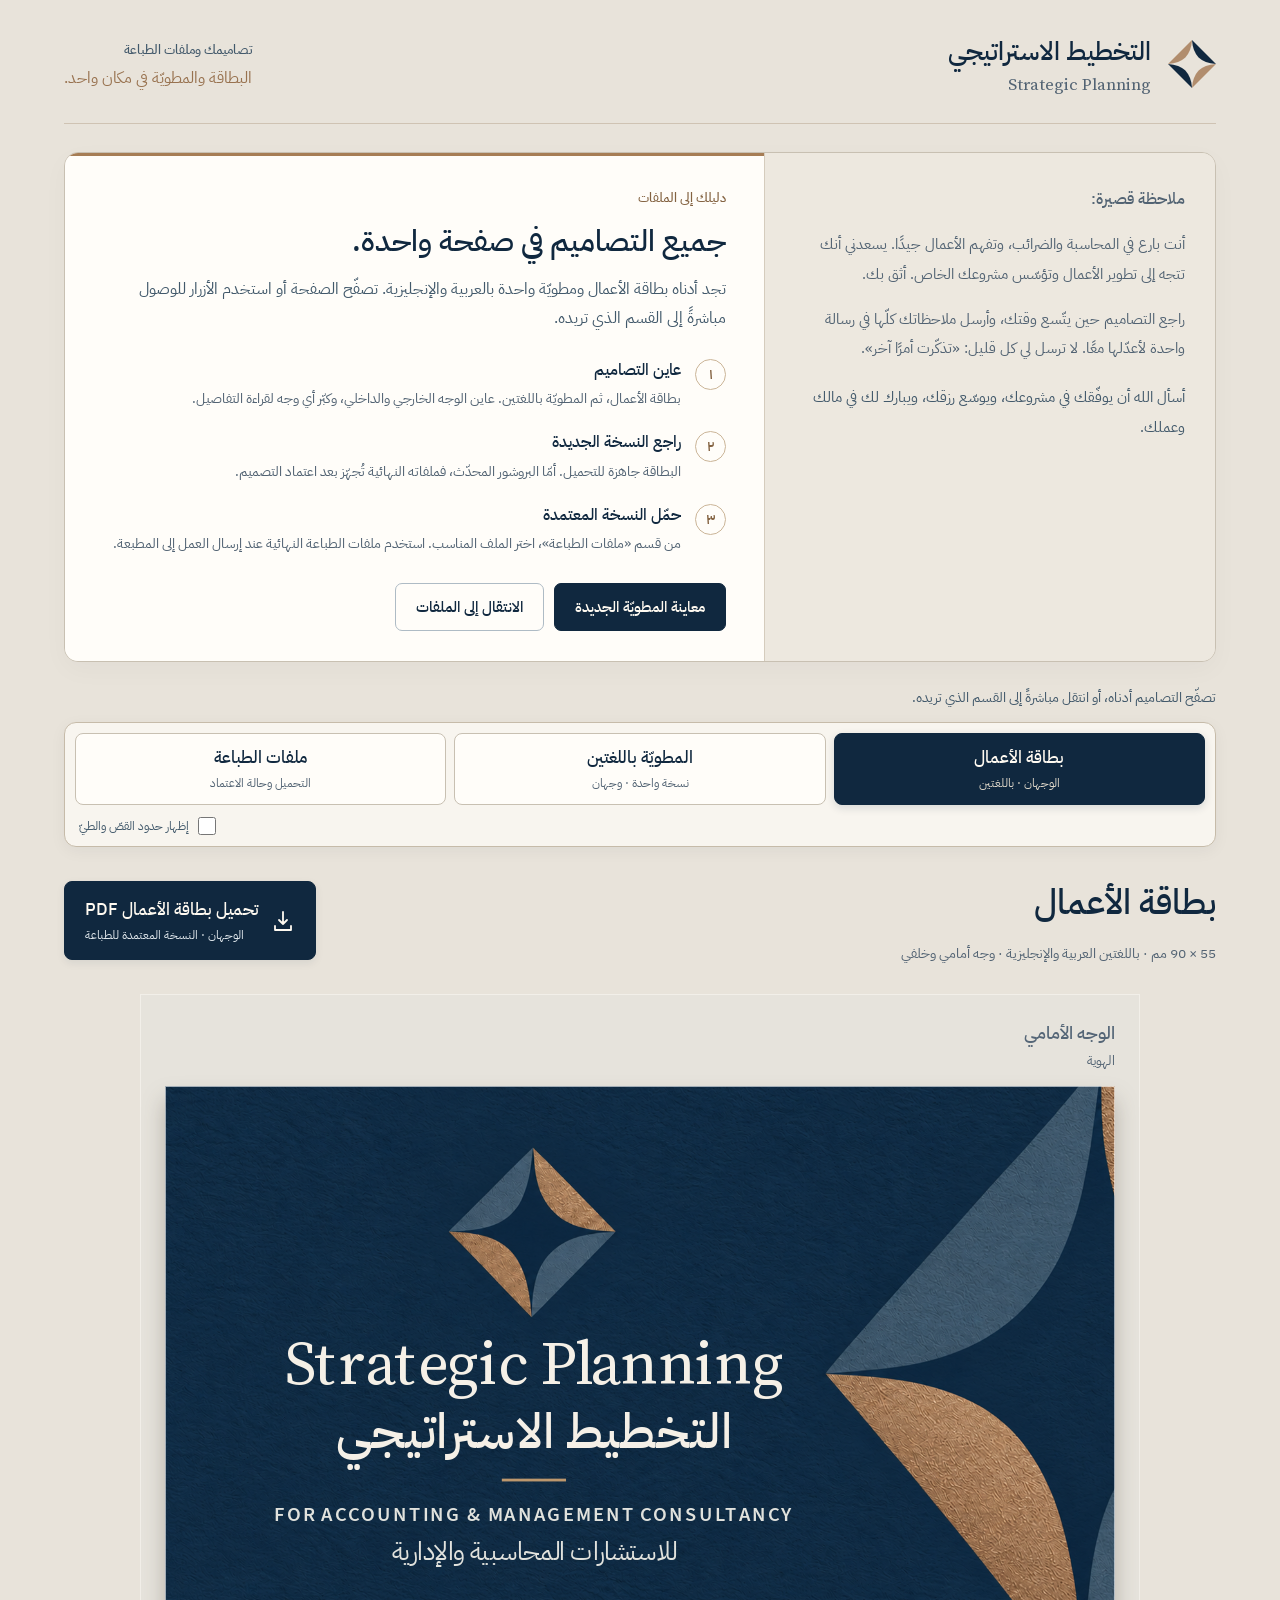
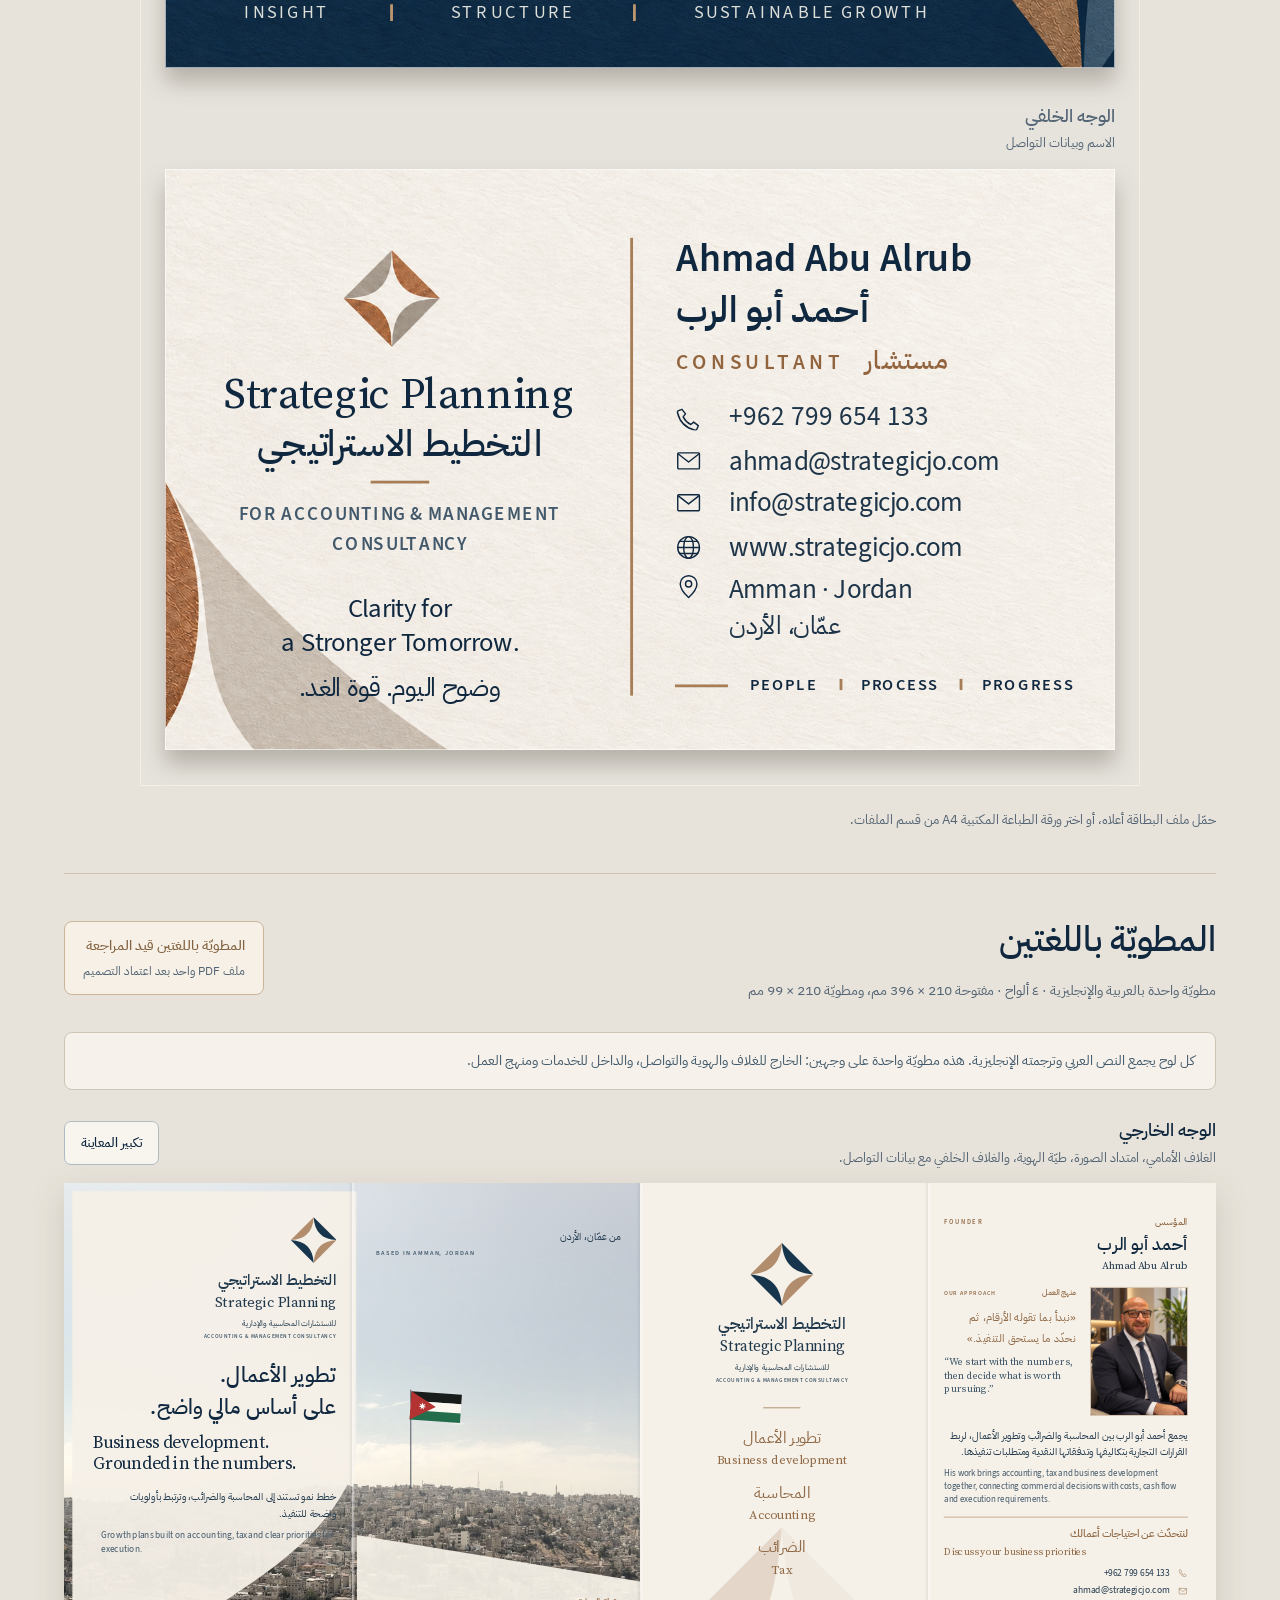
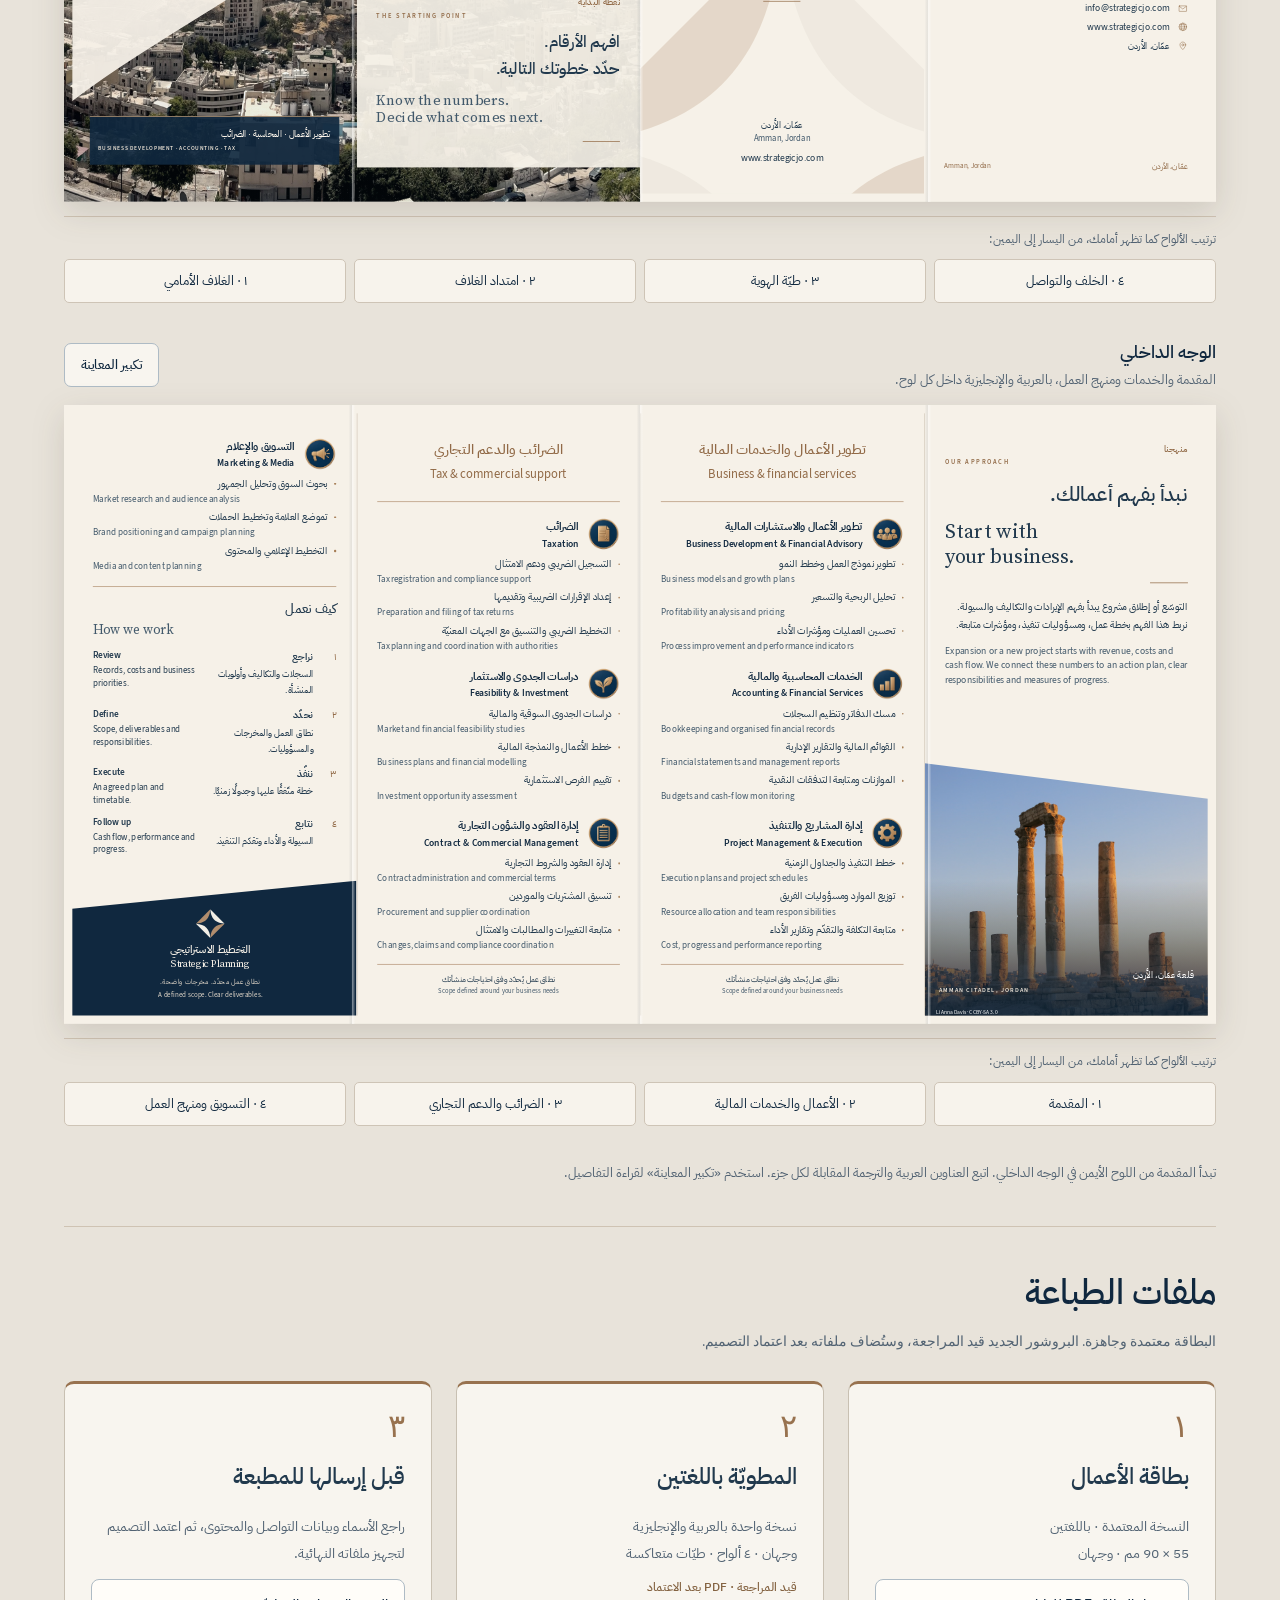
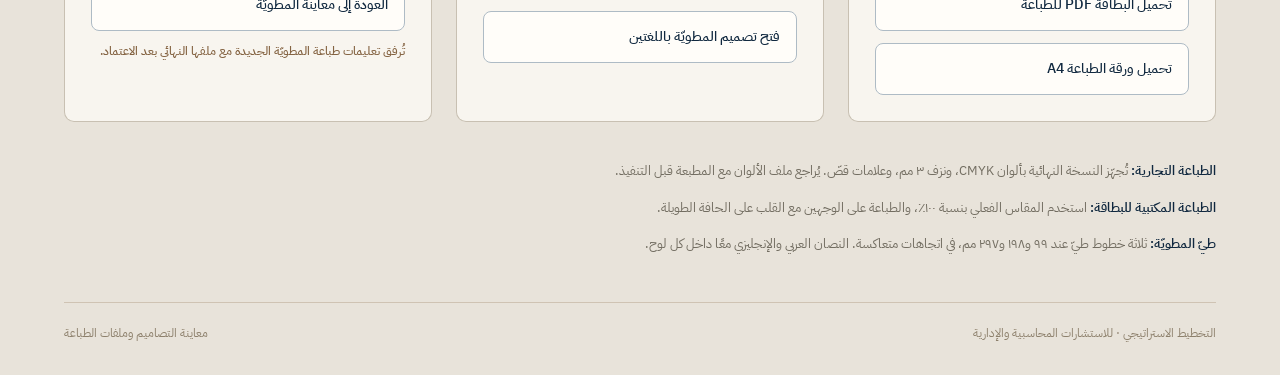
==== commit 49c799a7: "Remove the delayed-reply sentence from the personal note" ====
--- a/index.html
+++ b/index.html
@@ -17,7 +17,6 @@
     <h2 id="welcome-note-title" lang="ar" dir="rtl">ملاحظة قصيرة:</h2>
     <p>أنت بارع في المحاسبة والضرائب، وتفهم الأعمال جيدًا. يسعدني أنك تتجه إلى تطوير الأعمال وتؤسّس مشروعك الخاص. أثق بك.</p>
     <p>راجع التصاميم حين يتّسع وقتك، وأرسل ملاحظاتك كلّها في رسالة واحدة لأعدّلها معًا. لا ترسل لي كل قليل: «تذكّرت أمرًا آخر».</p>
-    <p>وإن تأخرت في الرد، فأنا منشغل بالعمل؛ لا داعي لفتح تحقيق.</p>
     <p class="welcome-closing">أسأل الله أن يوفّقك في مشروعك، ويوسّع رزقك، ويبارك لك في مالك وعملك.</p>
   </article>
 </section>
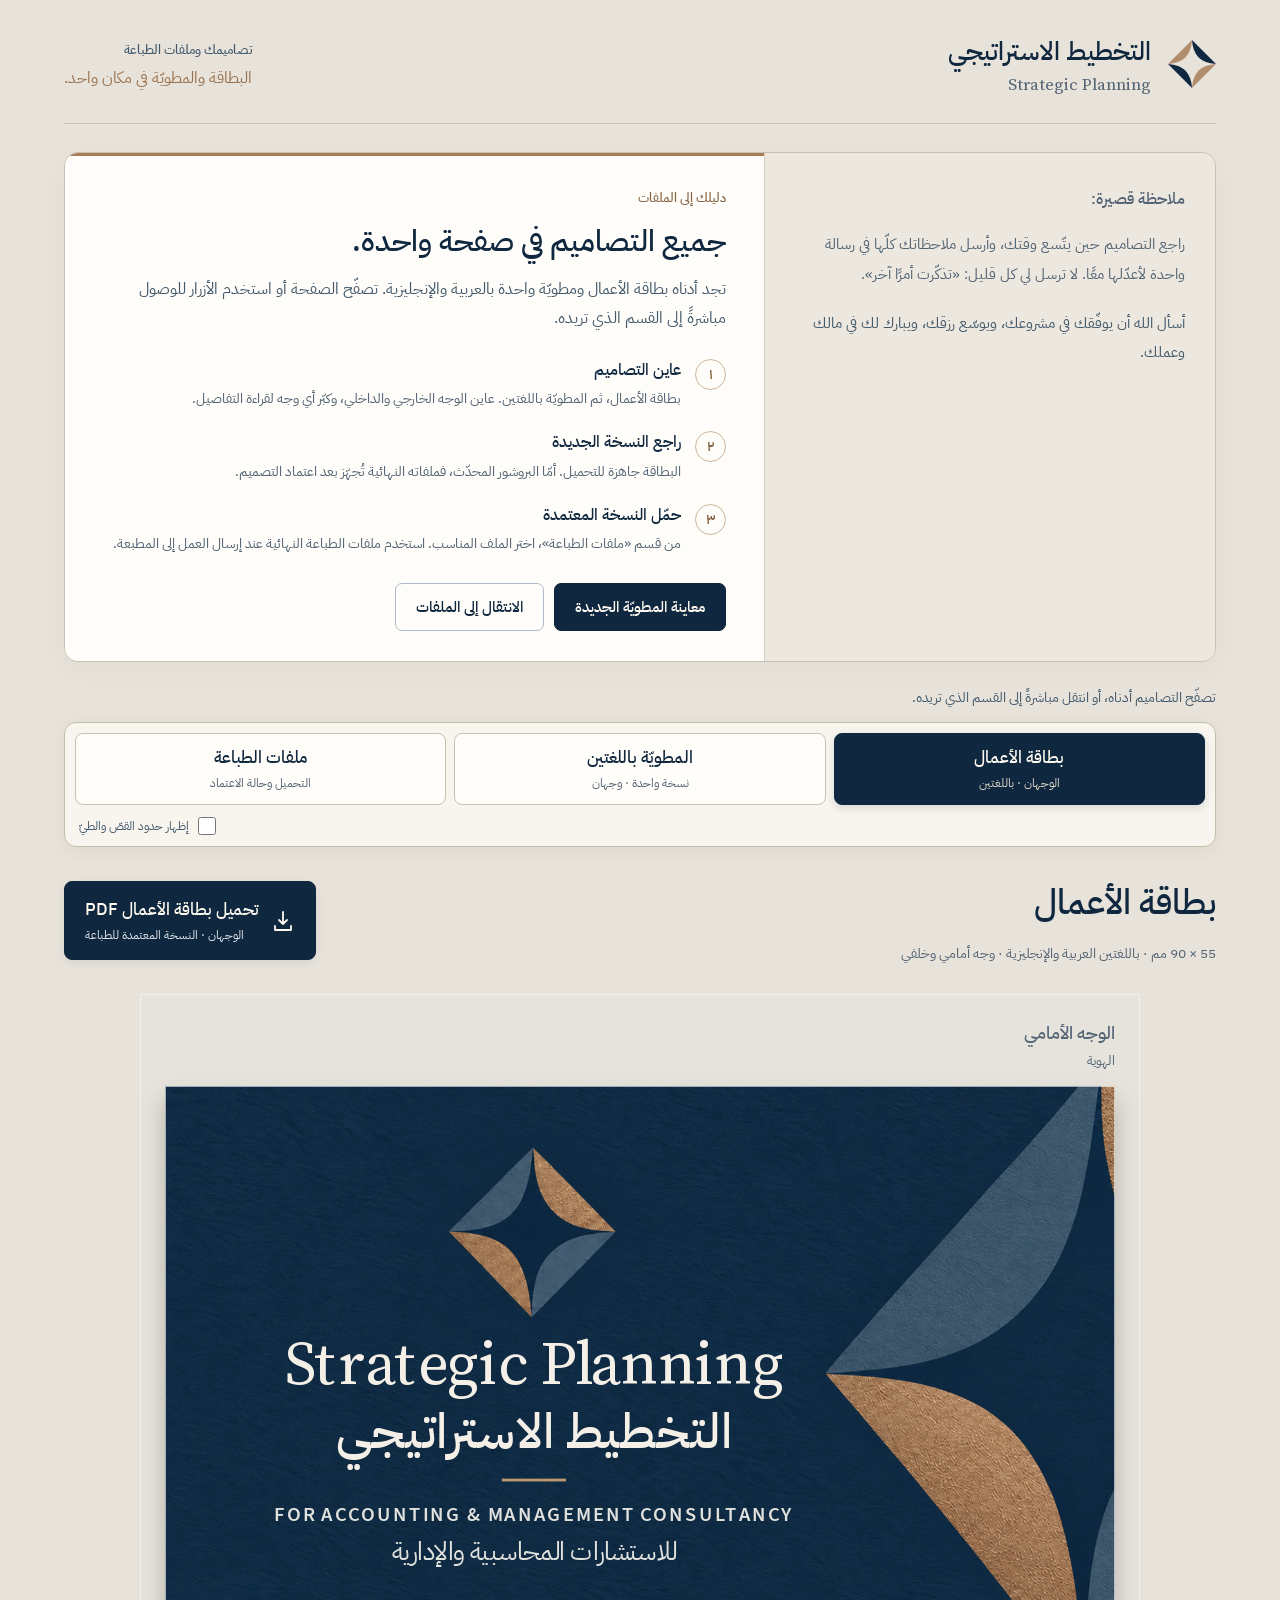
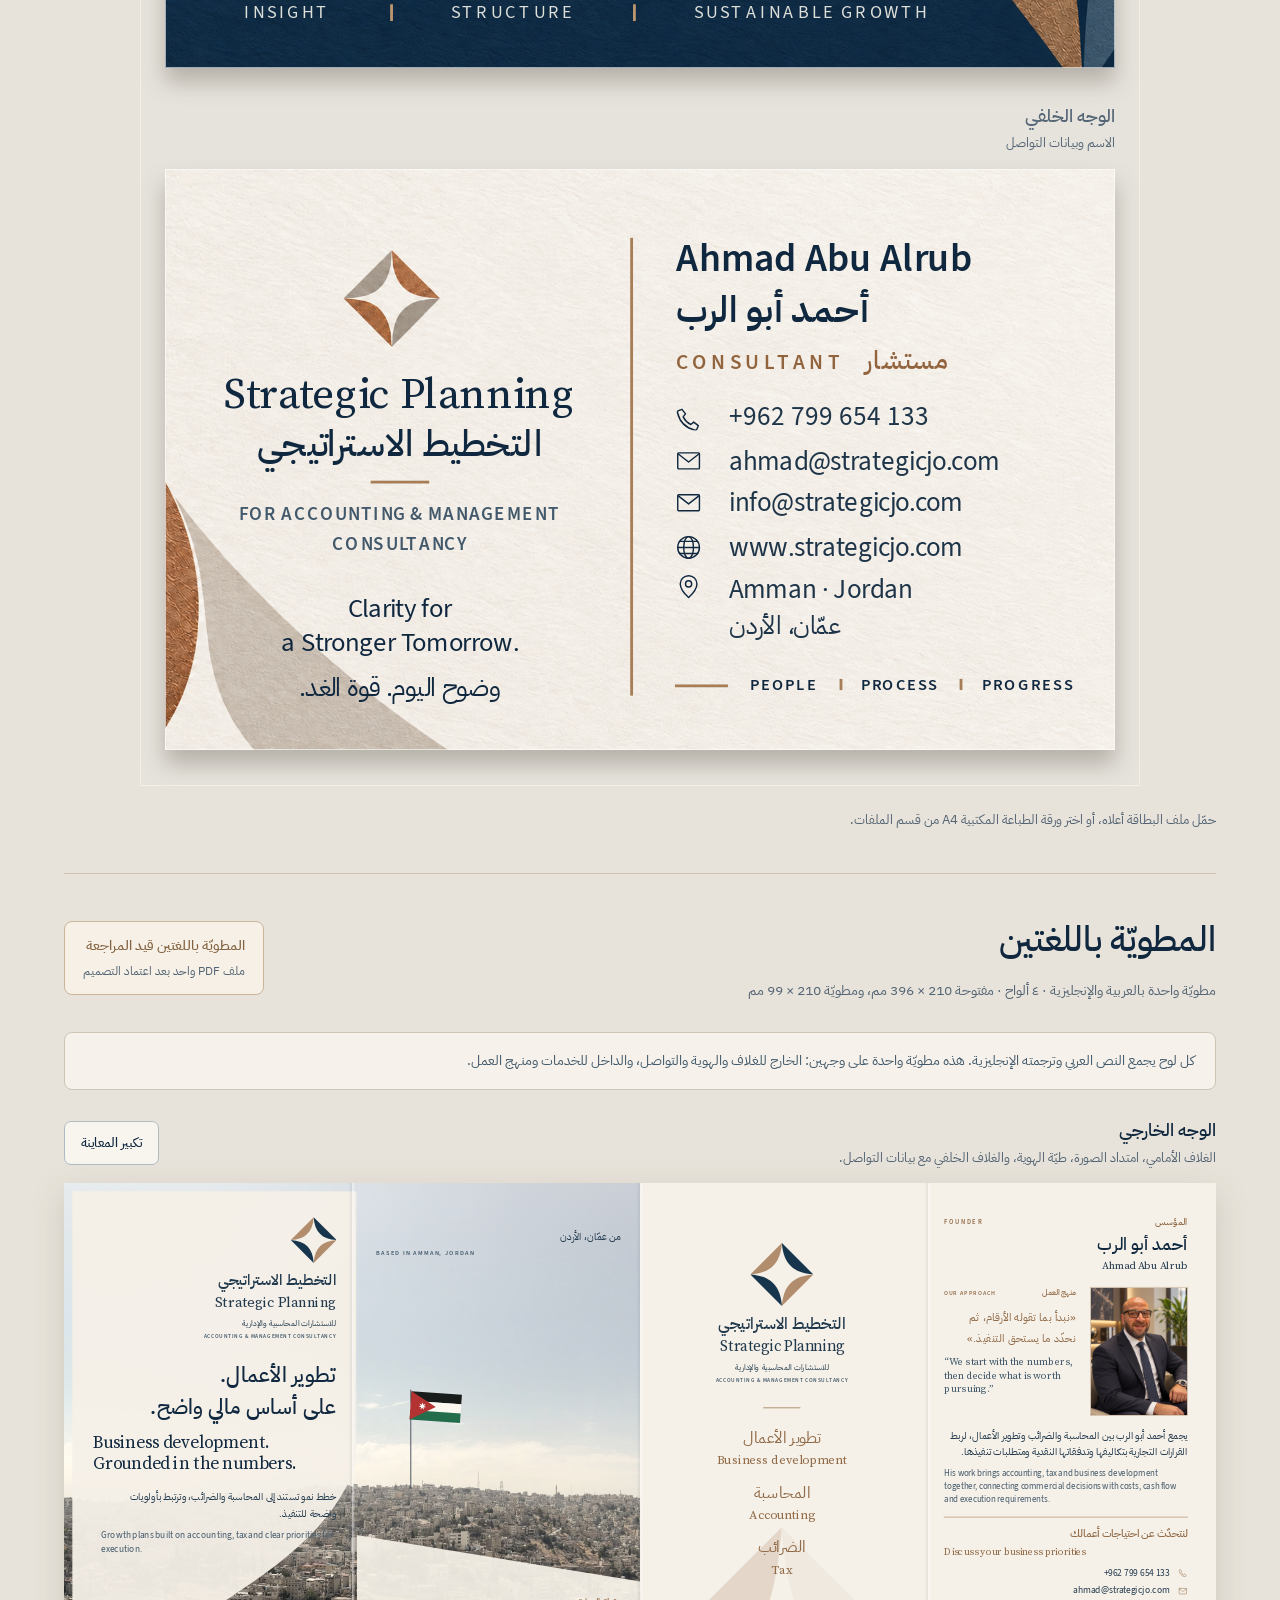
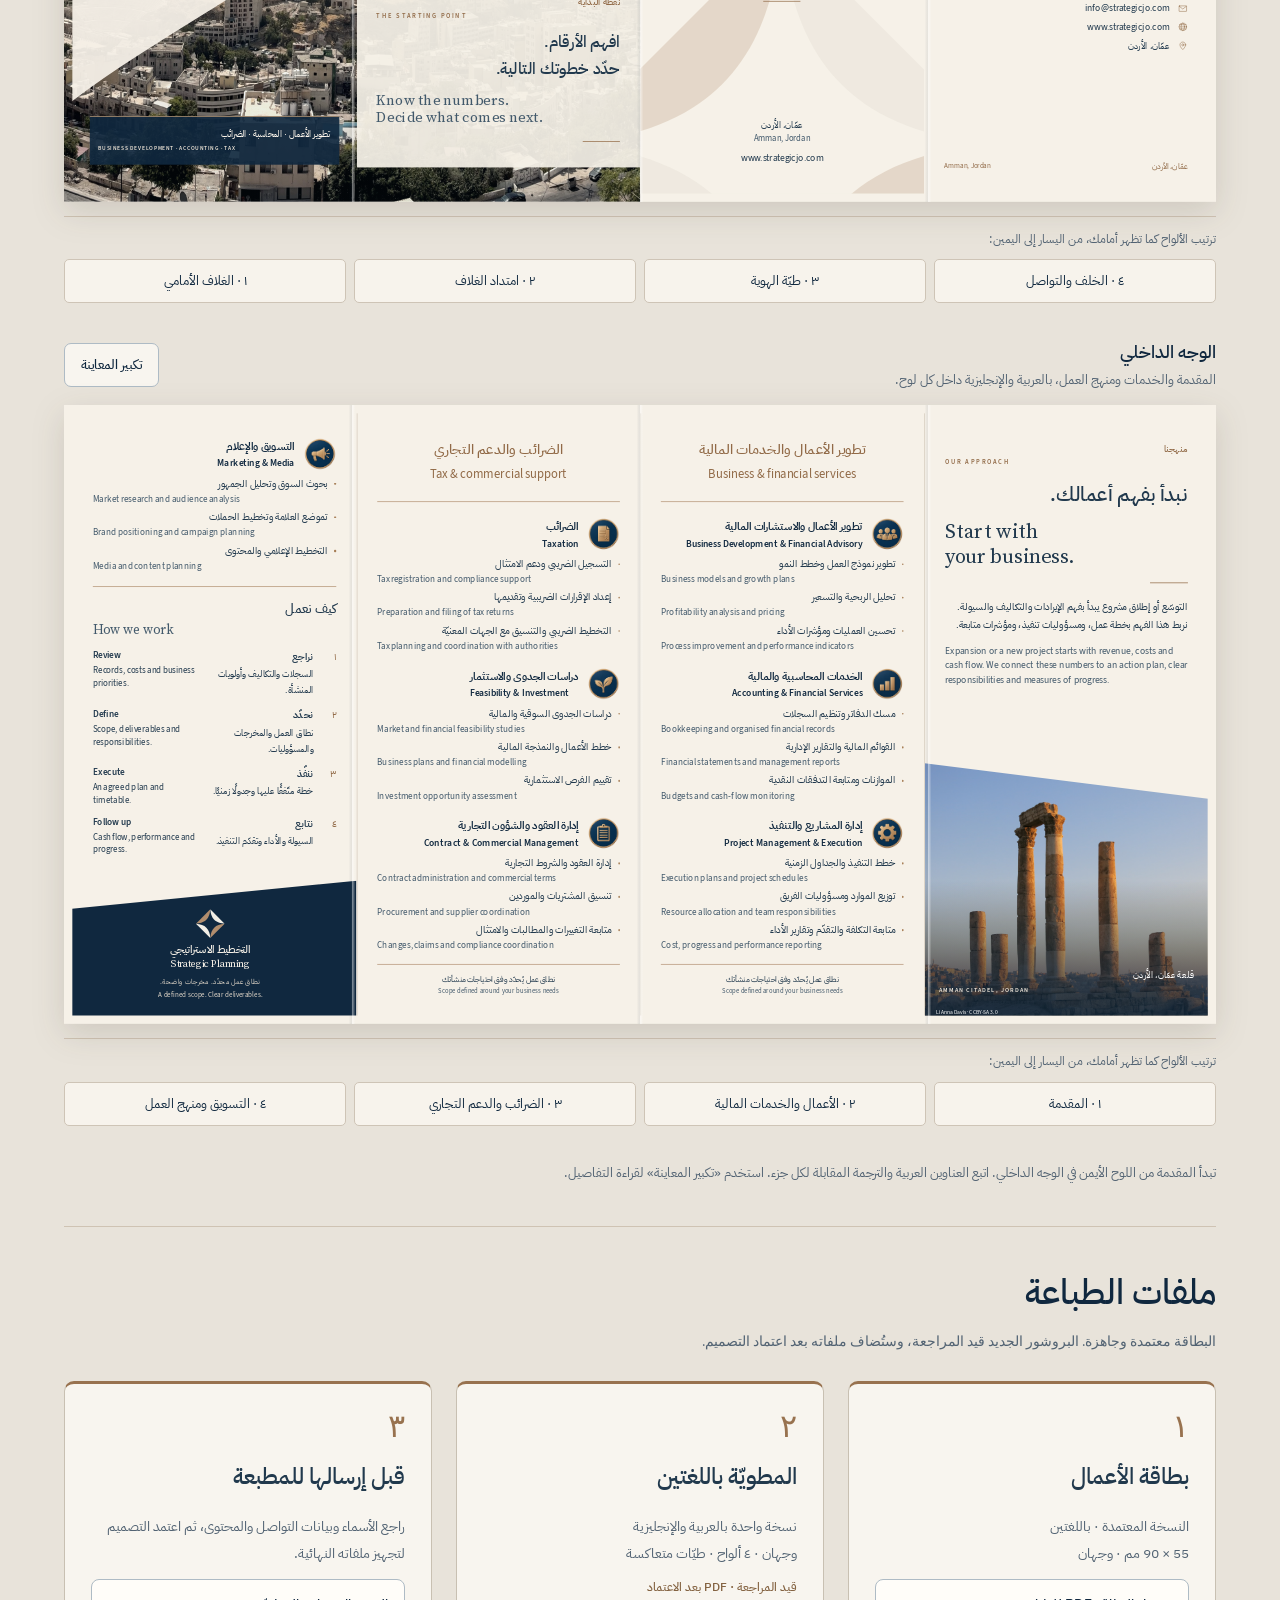
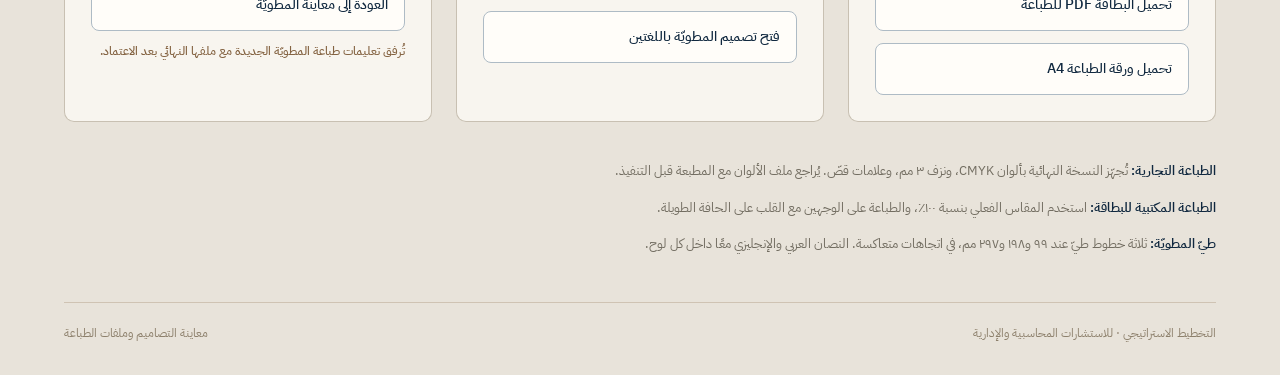
==== commit 3af43298: "Shorten the personal note to feedback guidance and prayer" ====
--- a/index.html
+++ b/index.html
@@ -15,7 +15,6 @@
   </div>
   <article class="welcome-letter" aria-labelledby="welcome-note-title">
     <h2 id="welcome-note-title" lang="ar" dir="rtl">ملاحظة قصيرة:</h2>
-    <p>أنت بارع في المحاسبة والضرائب، وتفهم الأعمال جيدًا. يسعدني أنك تتجه إلى تطوير الأعمال وتؤسّس مشروعك الخاص. أثق بك.</p>
     <p>راجع التصاميم حين يتّسع وقتك، وأرسل ملاحظاتك كلّها في رسالة واحدة لأعدّلها معًا. لا ترسل لي كل قليل: «تذكّرت أمرًا آخر».</p>
     <p class="welcome-closing">أسأل الله أن يوفّقك في مشروعك، ويوسّع رزقك، ويبارك لك في مالك وعملك.</p>
   </article>
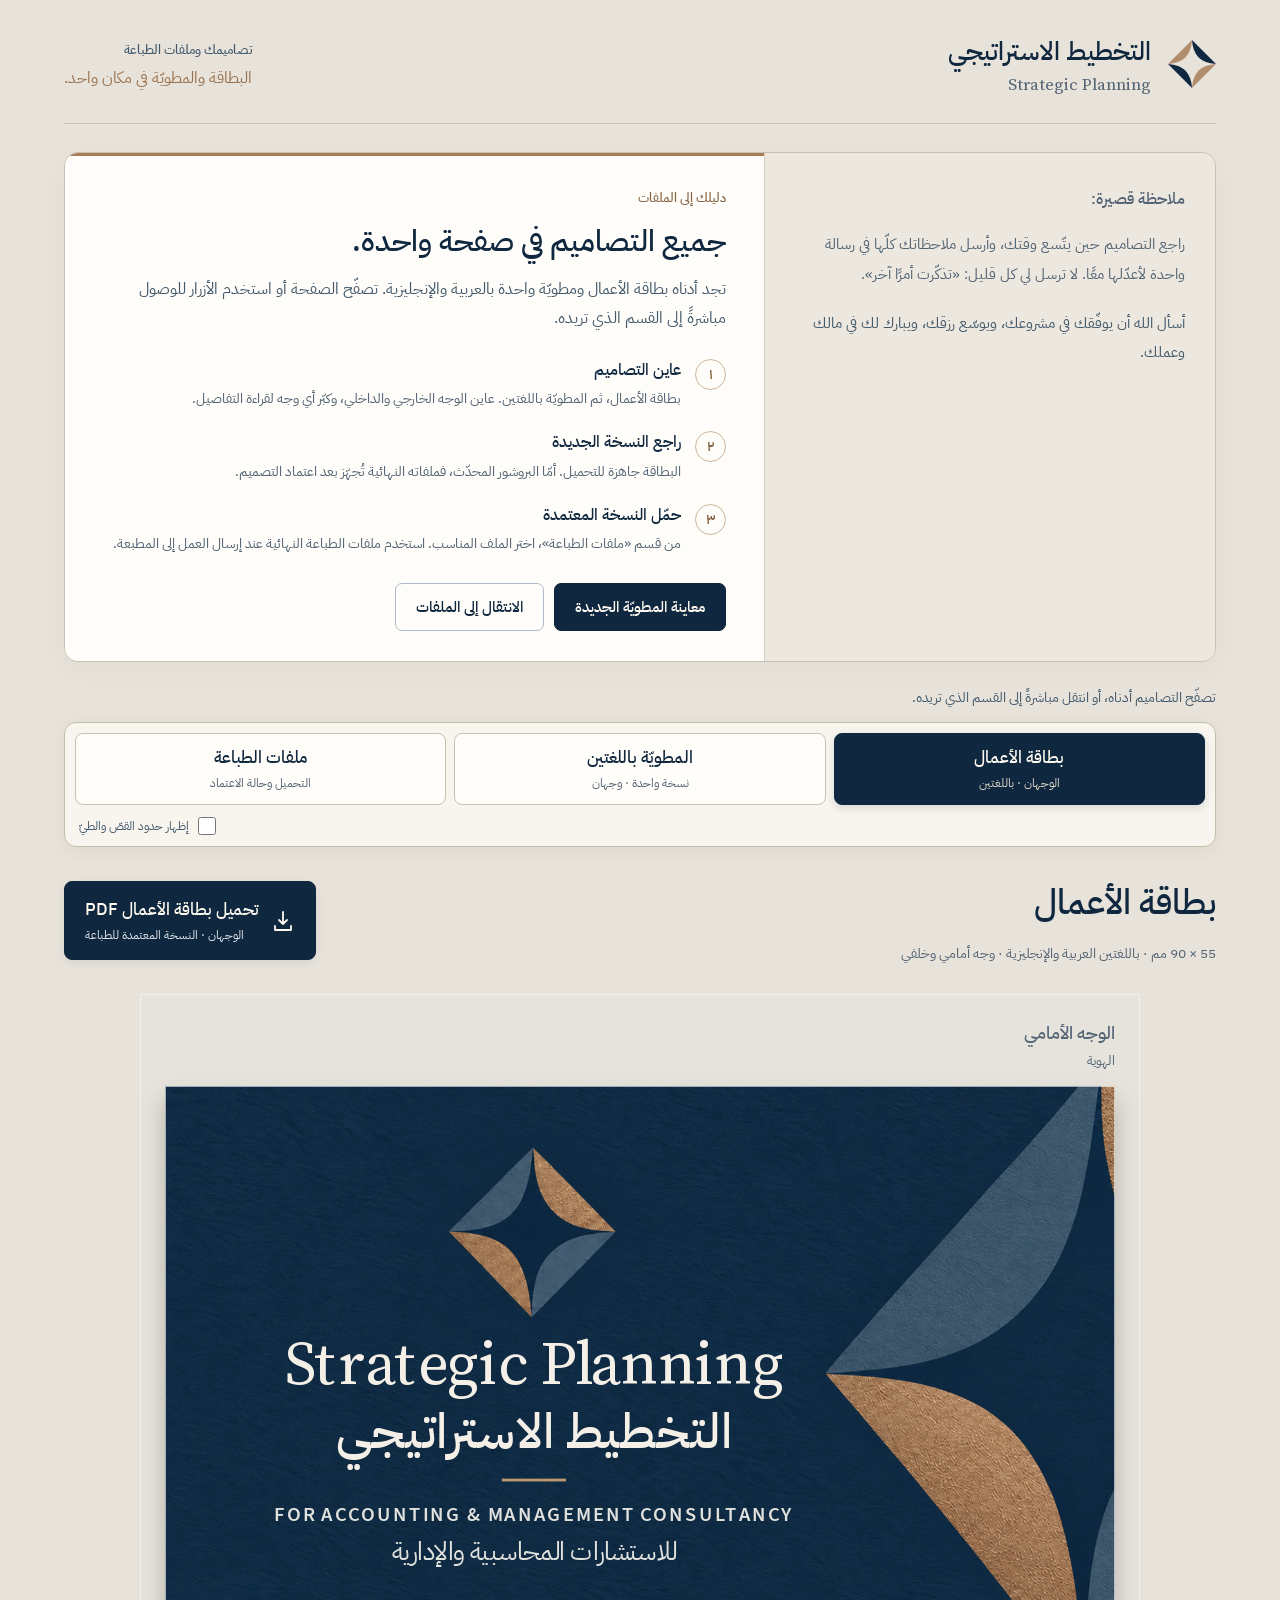
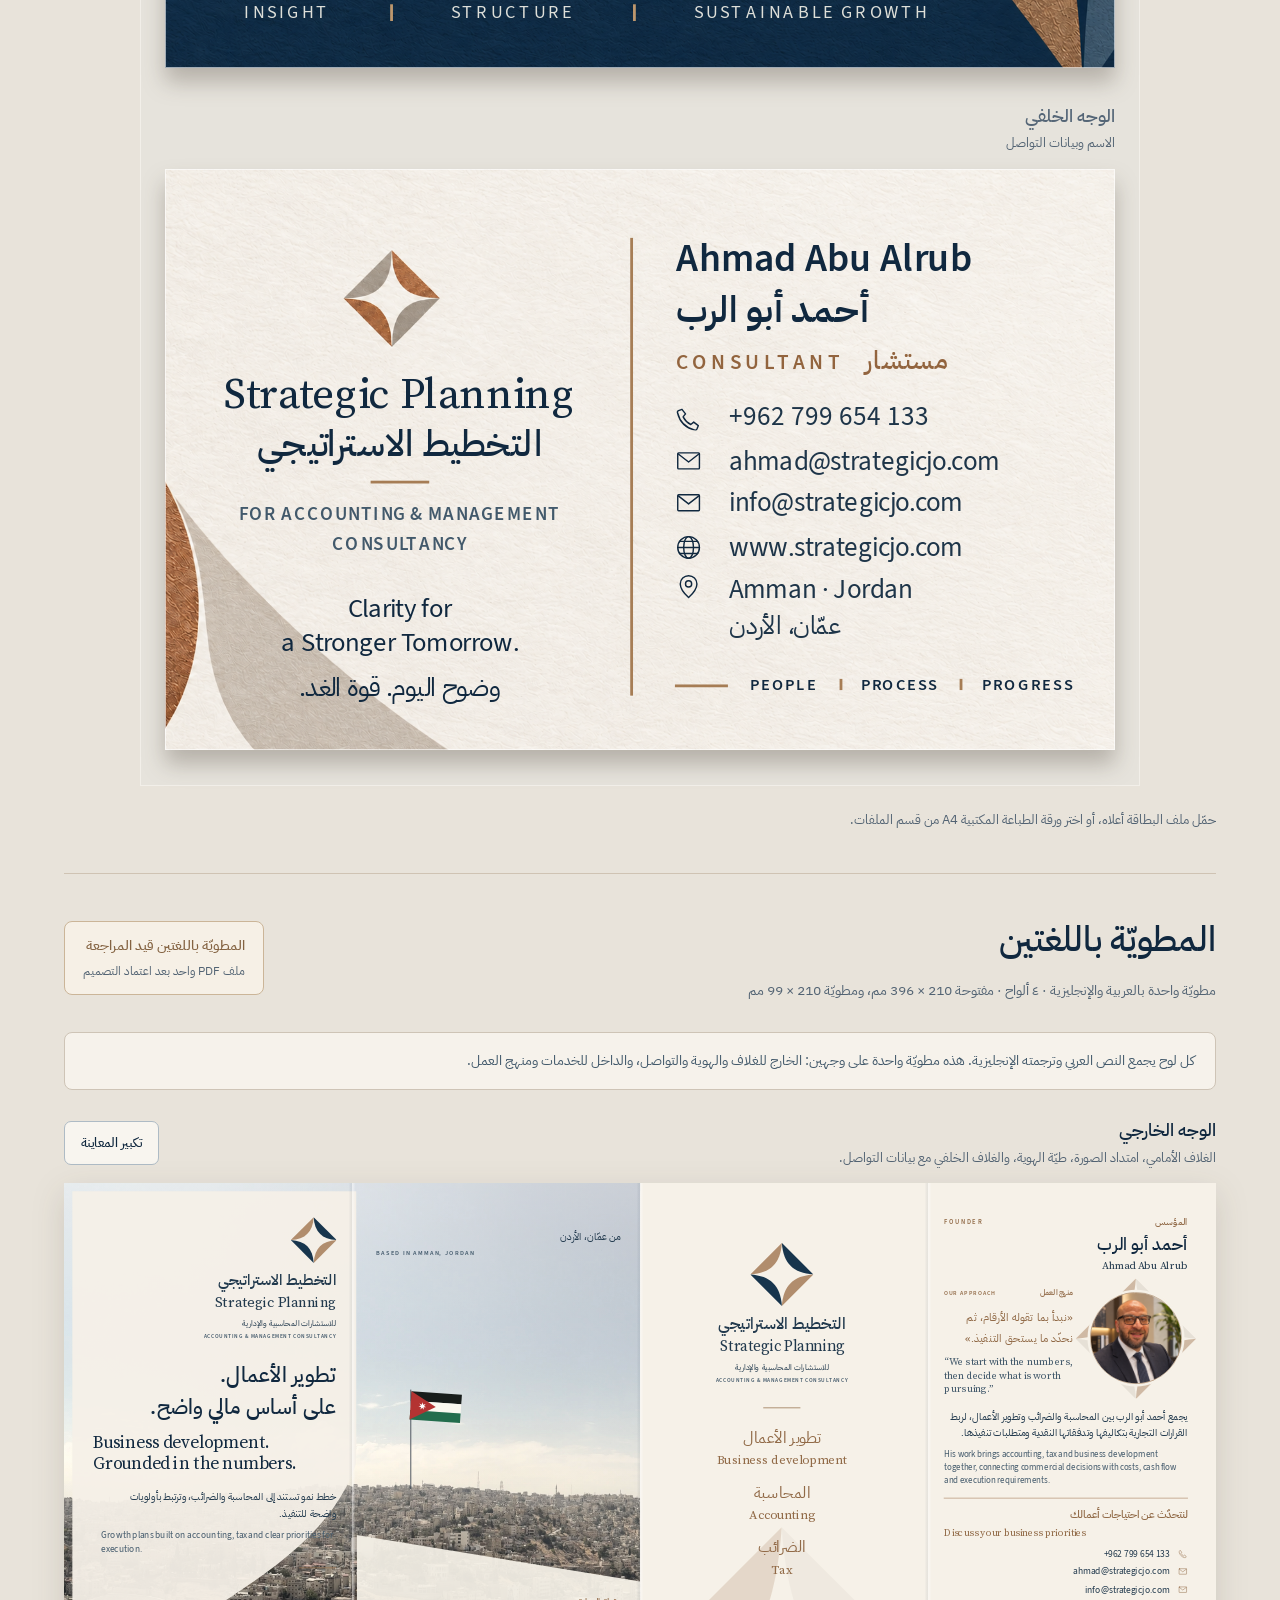
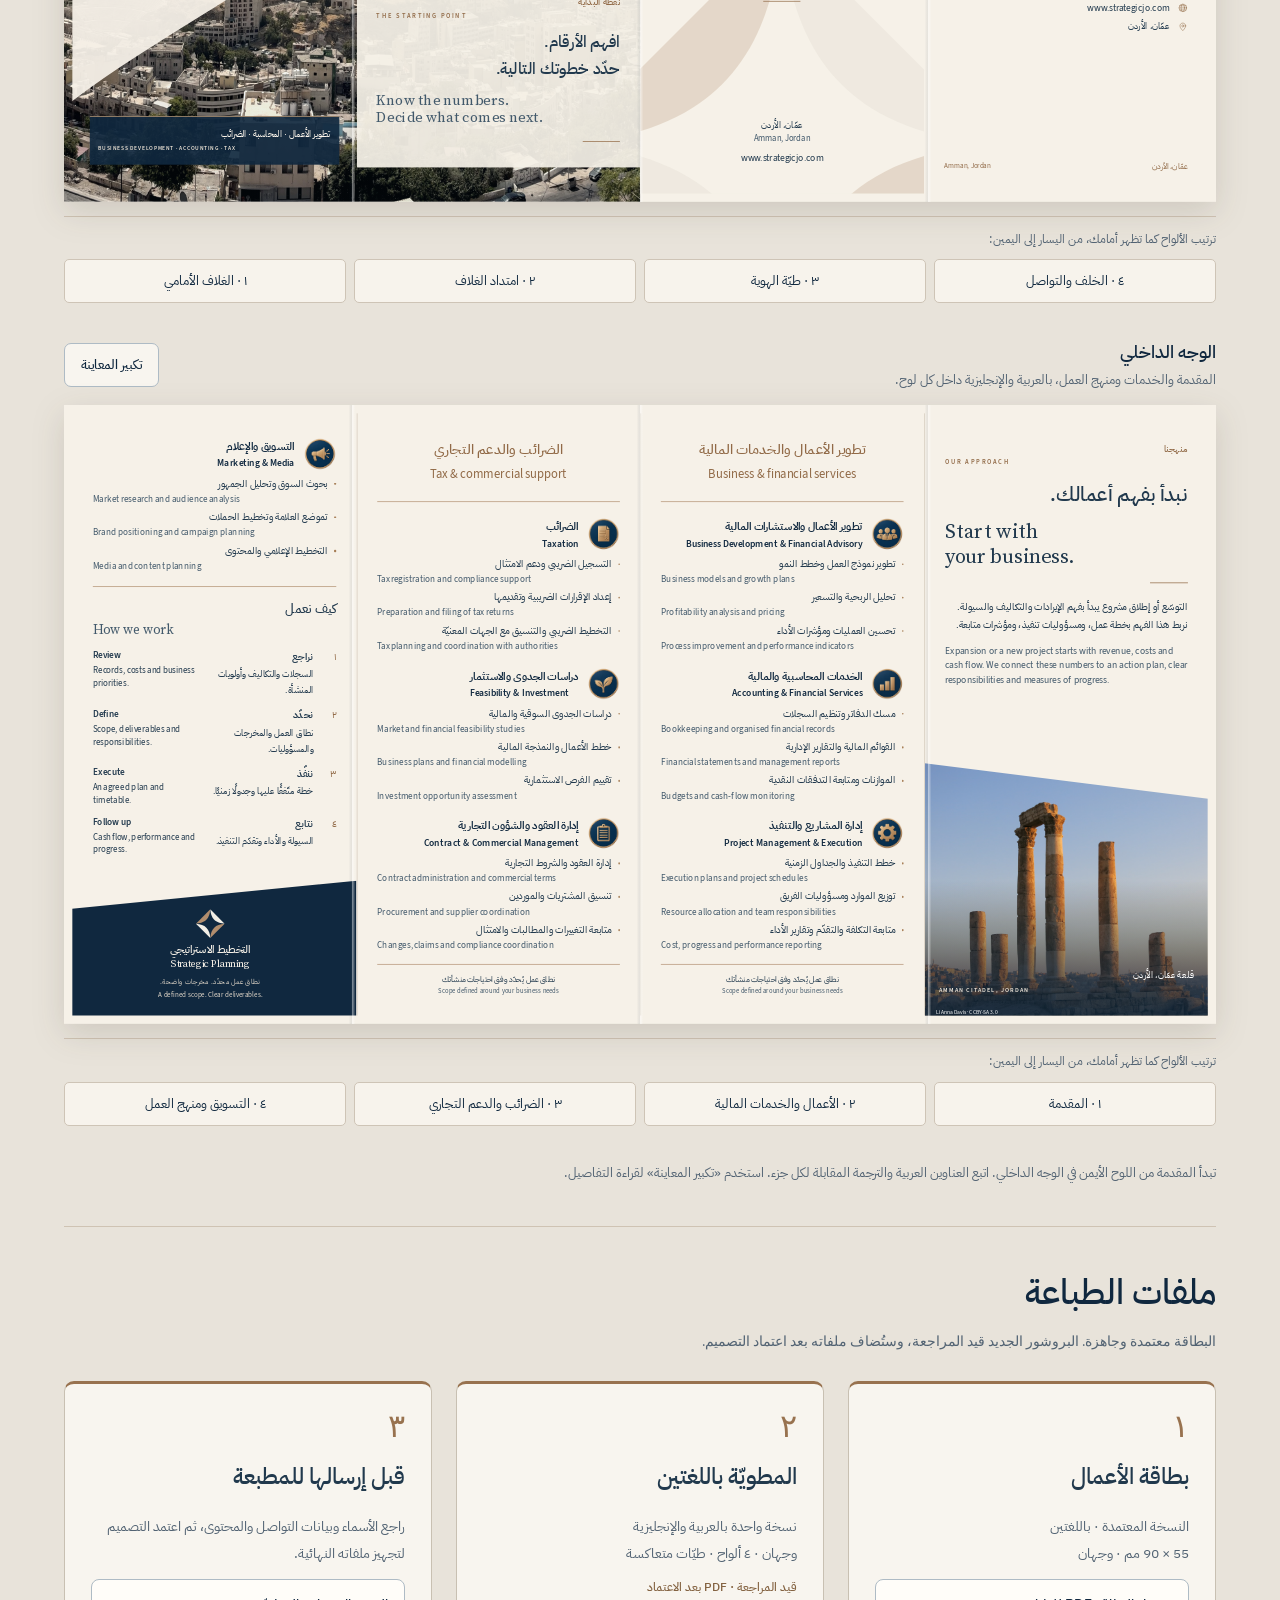
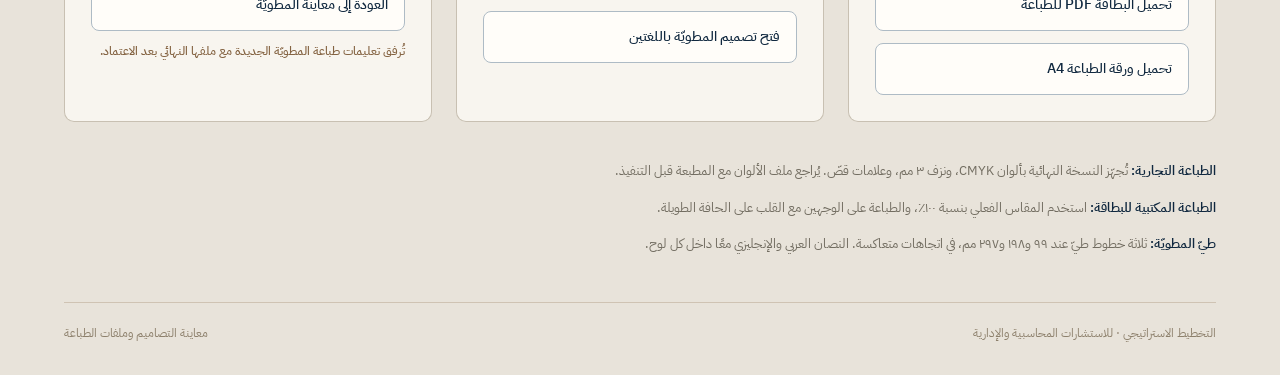
==== commit 93780f67: "Refine founder portrait into a small branded circle" ====
--- a/index.html
+++ b/index.html
@@ -1,4 +1,4 @@
-<!doctype html><html lang="ar"><head><meta charset="utf-8"><meta name="viewport" content="width=device-width,initial-scale=1"><meta name="color-scheme" content="light"><title>تصاميمك وملفات الطباعة · التخطيط الاستراتيجي</title><link rel="stylesheet" href="artwork.css"><link rel="stylesheet" href="preview.css?v=bilingual21"><link rel="stylesheet" href="card-refinement.css"><link rel="stylesheet" href="typography.css"><link rel="stylesheet" href="navy-refinement.css"><link rel="stylesheet" href="brochure-refinement.css?v=bilingual21"><link rel="stylesheet" href="bilingual-refinement.css?v=bilingual21"><style></style></head><body>
+<!doctype html><html lang="ar"><head><meta charset="utf-8"><meta name="viewport" content="width=device-width,initial-scale=1"><meta name="color-scheme" content="light"><title>تصاميمك وملفات الطباعة · التخطيط الاستراتيجي</title><link rel="stylesheet" href="artwork.css"><link rel="stylesheet" href="preview.css?v=portrait24"><link rel="stylesheet" href="card-refinement.css"><link rel="stylesheet" href="typography.css"><link rel="stylesheet" href="navy-refinement.css"><link rel="stylesheet" href="brochure-refinement.css?v=portrait24"><link rel="stylesheet" href="bilingual-refinement.css?v=portrait24"><style></style></head><body>
 <main class="collection">
 <header class="collection-header"><a class="collection-brand" href="#card" data-jump="card"><svg class="mark " viewBox="0 0 100 100" aria-hidden="true"><path fill="#b18d6d" d="M50 0 0 50C32 48 48 32 50 0Z"/><path fill="#17354d" d="m50 0 50 50C68 48 52 32 50 0Z"/><path fill="#b18d6d" d="m100 50-50 50C52 68 68 52 100 50Z"/><path fill="#17354d" d="M50 100 0 50C32 52 48 68 50 100Z"/></svg><div><strong lang="ar" dir="rtl">التخطيط الاستراتيجي</strong><span lang="en" dir="ltr">Strategic Planning</span></div></a><div class="collection-meta welcome-meta" lang="ar" dir="rtl"><span>تصاميمك وملفات الطباعة</span><p>البطاقة والمطويّة في مكان واحد.</p></div></header>
 <section class="personal-welcome" lang="ar" dir="rtl" aria-labelledby="welcome-guide-title">
@@ -33,7 +33,7 @@
 <section class="view brochure-view" id="brochure" aria-labelledby="heading-brochure" tabindex="-1" data-section><div class="view-heading"><div><h2 id="heading-brochure" lang="ar" dir="rtl">المطويّة باللغتين</h2><p lang="ar" dir="rtl">مطويّة واحدة بالعربية والإنجليزية · ٤ ألواح · مفتوحة <bdi>396 × 210</bdi> مم، ومطويّة <bdi>99 × 210</bdi> مم</p></div><span class="review-status" lang="ar" dir="rtl">المطويّة باللغتين قيد المراجعة<br><small>ملف PDF واحد بعد اعتماد التصميم</small></span></div><p class="brochure-reading-note" lang="ar" dir="rtl">كل لوح يجمع النص العربي وترجمته الإنجليزية. هذه مطويّة واحدة على وجهين: الخارج للغلاف والهوية والتواصل، والداخل للخدمات ومنهج العمل.</p><div class="proof"><div class="proof-label" lang="ar" dir="rtl"><div><h3>الوجه الخارجي</h3><p>الغلاف الأمامي، امتداد الصورة، طيّة الهوية، والغلاف الخلفي مع بيانات التواصل.</p></div><button class="zoom-preview" type="button" data-zoom aria-label="تكبير الوجه الخارجي">تكبير المعاينة</button></div><div class="scaled"><article class="sheet brochure-sheet bilingual-sheet lang-ar outside" lang="ar" aria-label="المطويّة باللغتين — الوجه الخارجي"><div class="panorama"><img src="assets/amman-panorama.jpg" alt="مشهد بانورامي لعمّان"><div class="panorama-warmth"></div></div><div class="trim brochure-trim"><section class="panel dual-cover"><svg class="dual-cover-ivory" viewBox="0 0 99 178" preserveAspectRatio="none" aria-hidden="true"><path fill="#f6f1e8" fill-opacity=".94" d="M0 0H99V95C87 131 42 145 0 178Z"/></svg><div class="dual-identity "><svg class="mark " viewBox="0 0 100 100" aria-hidden="true"><path fill="#b18d6d" d="M50 0 0 50C32 48 48 32 50 0Z"/><path fill="#17354d" d="m50 0 50 50C68 48 52 32 50 0Z"/><path fill="#b18d6d" d="m100 50-50 50C52 68 68 52 100 50Z"/><path fill="#17354d" d="M50 100 0 50C32 52 48 68 50 100Z"/></svg><p class="dual-brand-ar" lang="ar" dir="rtl">التخطيط الاستراتيجي</p><p class="dual-brand-en" lang="en" dir="ltr">Strategic Planning</p><div class="dual-pair dual-descriptor"><p lang="ar" dir="rtl">للاستشارات المحاسبية والإدارية</p><p lang="en" dir="ltr">ACCOUNTING &amp; MANAGEMENT CONSULTANCY</p></div></div><div class="dual-cover-copy"><h1 lang="ar" dir="rtl">تطوير الأعمال.<br>على أساس مالي واضح.</h1><p class="dual-cover-heading-en" lang="en" dir="ltr">Business development.<br>Grounded in the numbers.</p><div class="dual-pair dual-cover-description"><p lang="ar" dir="rtl">خطط نمو تستند إلى المحاسبة والضرائب، وترتبط بأولويات واضحة للتنفيذ.</p><p lang="en" dir="ltr">Growth plans built on accounting, tax and clear priorities for execution.</p></div><i class="rule"></i></div><div class="dual-cover-bottom"><div class="dual-pair "><p lang="ar" dir="rtl">تطوير الأعمال · المحاسبة · الضرائب</p><p lang="en" dir="ltr">BUSINESS DEVELOPMENT · ACCOUNTING · TAX</p></div></div></section><section class="panel dual-story"><div class="dual-pair dual-story-kicker"><p lang="ar" dir="rtl">من عمّان، الأردن</p><p lang="en" dir="ltr">BASED IN AMMAN, JORDAN</p></div><svg class="jordan-flag" viewBox="0 0 80 130" aria-hidden="true"><path d="M7 2v126" stroke="#47515a" stroke-width="1.2"/><g transform="translate(8 4) rotate(4)"><path d="M0 0H64V12H0Z" fill="#181d1b"/><path d="M0 12H64V24H0Z" fill="#faf8f0"/><path d="M0 24H64V36H0Z" fill="#236d4d"/><path d="M0 0 32 18 0 36Z" fill="#b33332"/><polygon points="15.000,13.000 15.911,16.108 18.909,14.883 17.047,17.533 19.875,19.113 16.642,19.309 17.169,22.505 15.000,20.100 12.831,22.505 13.358,19.309 10.125,19.113 12.953,17.533 11.091,14.883 14.089,16.108" fill="white"/></g></svg><div class="dual-story-bottom"><div class="dual-pair dual-kicker"><p lang="ar" dir="rtl">نقطة البداية</p><p lang="en" dir="ltr">THE STARTING POINT</p></div><div class="dual-pair dual-story-statement"><p lang="ar" dir="rtl">افهم الأرقام.<br>حدّد خطوتك التالية.</p><p lang="en" dir="ltr">Know the numbers.<br>Decide what comes next.</p></div><i class="rule"></i></div></section><section class="panel dual-back"><div class="dual-identity "><svg class="mark " viewBox="0 0 100 100" aria-hidden="true"><path fill="#b18d6d" d="M50 0 0 50C32 48 48 32 50 0Z"/><path fill="#17354d" d="m50 0 50 50C68 48 52 32 50 0Z"/><path fill="#b18d6d" d="m100 50-50 50C52 68 68 52 100 50Z"/><path fill="#17354d" d="M50 100 0 50C32 52 48 68 50 100Z"/></svg><p class="dual-brand-ar" lang="ar" dir="rtl">التخطيط الاستراتيجي</p><p class="dual-brand-en" lang="en" dir="ltr">Strategic Planning</p><div class="dual-pair dual-descriptor"><p lang="ar" dir="rtl">للاستشارات المحاسبية والإدارية</p><p lang="en" dir="ltr">ACCOUNTING &amp; MANAGEMENT CONSULTANCY</p></div></div><i class="rule"></i><div class="dual-scopes"><div class="dual-pair "><p lang="ar" dir="rtl">تطوير الأعمال</p><p lang="en" dir="ltr">Business development</p></div><div class="dual-pair "><p lang="ar" dir="rtl">المحاسبة</p><p lang="en" dir="ltr">Accounting</p></div><div class="dual-pair "><p lang="ar" dir="rtl">الضرائب</p><p lang="en" dir="ltr">Tax</p></div></div><i class="rule"></i><svg class="ornament dual-back-pattern" viewBox="0 0 100 100" aria-hidden="true"><path fill="#b18d6d" d="M50 0 0 50C32 48 48 32 50 0Z"/><path fill="#d9d3c8" d="m50 0 50 50C68 48 52 32 50 0Z"/><path fill="#b18d6d" d="m100 50-50 50C52 68 68 52 100 50Z"/><path fill="#d9d3c8" d="M50 100 0 50C32 52 48 68 50 100Z"/></svg><div class="dual-back-bottom"><div class="dual-pair "><p lang="ar" dir="rtl">عمّان، الأردن</p><p lang="en" dir="ltr">Amman, Jordan</p></div><a href="https://www.strategicjo.com" dir="ltr" lang="en">www.strategicjo.com</a></div></section><section class="panel dual-founder">
     <div class="dual-pair dual-kicker"><p lang="ar" dir="rtl">المؤسس</p><p lang="en" dir="ltr">FOUNDER</p></div>
     <h2 class="dual-founder-name" lang="ar" dir="rtl">أحمد أبو الرب</h2><p class="dual-founder-latin" lang="en" dir="ltr">Ahmad Abu Alrub</p>
-    <div class="dual-founder-feature"><figure class="dual-portrait"><img src="assets/ahmad-portrait.png" alt="أحمد أبو الرب"></figure><aside class="dual-founder-thought"><div class="dual-pair dual-kicker"><p lang="ar" dir="rtl">منهج العمل</p><p lang="en" dir="ltr">OUR APPROACH</p></div><blockquote><div class="dual-pair "><p lang="ar" dir="rtl">«نبدأ بما تقوله الأرقام، ثم نحدّد ما يستحق التنفيذ.»</p><p lang="en" dir="ltr">“We start with the numbers, then decide what is worth pursuing.”</p></div></blockquote></aside></div>
+    <div class="dual-founder-feature"><div class="dual-portrait-composition"><svg class="ornament dual-portrait-motif" viewBox="0 0 100 100" aria-hidden="true"><path fill="#b18d6d" d="M50 0 0 50C32 48 48 32 50 0Z"/><path fill="#d9d3c8" d="m50 0 50 50C68 48 52 32 50 0Z"/><path fill="#b18d6d" d="m100 50-50 50C52 68 68 52 100 50Z"/><path fill="#d9d3c8" d="M50 100 0 50C32 52 48 68 50 100Z"/></svg><figure class="dual-portrait"><img src="assets/ahmad-portrait.png" alt="أحمد أبو الرب"></figure></div><aside class="dual-founder-thought"><div class="dual-pair dual-kicker"><p lang="ar" dir="rtl">منهج العمل</p><p lang="en" dir="ltr">OUR APPROACH</p></div><blockquote><div class="dual-pair "><p lang="ar" dir="rtl">«نبدأ بما تقوله الأرقام، ثم نحدّد ما يستحق التنفيذ.»</p><p lang="en" dir="ltr">“We start with the numbers, then decide what is worth pursuing.”</p></div></blockquote></aside></div>
     <div class="dual-pair dual-bio"><p lang="ar" dir="rtl">يجمع أحمد أبو الرب بين المحاسبة والضرائب وتطوير الأعمال، لربط القرارات التجارية بتكاليفها وتدفقاتها النقدية ومتطلبات تنفيذها.</p><p lang="en" dir="ltr">His work brings accounting, tax and business development together, connecting commercial decisions with costs, cash flow and execution requirements.</p></div>
     <i class="full-rule"></i><div class="dual-pair dual-contact-title"><p lang="ar" dir="rtl">لنتحدّث عن احتياجات أعمالك</p><p lang="en" dir="ltr">Discuss your business priorities</p></div>
     <div class="contacts"><div class="contact-row"><svg class="contact-icon" viewBox="0 0 24 24" fill="none" stroke="currentColor" stroke-width="1.25" stroke-linecap="round" stroke-linejoin="round" aria-hidden="true"><path d="m6.2 3.5 3.1 4-2.1 2.6a15.6 15.6 0 0 0 6.7 6.7l2.6-2.1 4 3.1-1.2 3c-.3.7-1.1 1.1-1.8.9C9.6 19.8 4.2 14.4 2.3 6.5c-.2-.7.2-1.5.9-1.8z"/></svg><a dir="ltr" href="tel:+962799654133">+962 799 654 133</a></div><div class="contact-row"><svg class="contact-icon" viewBox="0 0 24 24" fill="none" stroke="currentColor" stroke-width="1.25" stroke-linecap="round" stroke-linejoin="round" aria-hidden="true"><rect x="2.5" y="5" width="19" height="14" rx=".8"/><path d="m3 6 9 7 9-7"/></svg><a dir="ltr" href="mailto:ahmad@strategicjo.com">ahmad@strategicjo.com</a></div><div class="contact-row"><svg class="contact-icon" viewBox="0 0 24 24" fill="none" stroke="currentColor" stroke-width="1.25" stroke-linecap="round" stroke-linejoin="round" aria-hidden="true"><rect x="2.5" y="5" width="19" height="14" rx=".8"/><path d="m3 6 9 7 9-7"/></svg><a dir="ltr" href="mailto:info@strategicjo.com">info@strategicjo.com</a></div><div class="contact-row"><svg class="contact-icon" viewBox="0 0 24 24" fill="none" stroke="currentColor" stroke-width="1.25" stroke-linecap="round" stroke-linejoin="round" aria-hidden="true"><circle cx="12" cy="12" r="9.5"/><ellipse cx="12" cy="12" rx="4.3" ry="9.5"/><path d="M2.5 12h19M4.1 6.7h15.8M4.1 17.3h15.8"/></svg><a dir="ltr" href="https://www.strategicjo.com">www.strategicjo.com</a></div><div class="contact-row location"><svg class="contact-icon" viewBox="0 0 24 24" fill="none" stroke="currentColor" stroke-width="1.25" stroke-linecap="round" stroke-linejoin="round" aria-hidden="true"><path d="M19.3 9.7C19.3 5.5 16 2.5 12 2.5s-7.3 3-7.3 7.2c0 5.1 7.3 12 7.3 12s7.3-6.9 7.3-12Z"/><circle cx="12" cy="9.7" r="2.7"/></svg><span>عمّان، الأردن</span></div></div>
--- a/bilingual-refinement.css
+++ b/bilingual-refinement.css
@@ -58,9 +58,12 @@
 .dual-founder .dual-kicker{display:flex;align-items:center;justify-content:space-between}
 .dual-founder .dual-founder-name{font:500 17pt/1.5 var(--ar);margin-top:1mm;color:var(--navy)}
 .dual-founder .dual-founder-latin{font:400 10.5pt/1.3 var(--serif);margin-top:.5mm;text-align:right}
-.dual-founder-feature{display:grid;grid-template-columns:34mm minmax(0,1fr);gap:5mm;align-items:start;margin-top:5mm}
-.dual-portrait{position:relative;width:34mm;height:45mm;overflow:hidden;margin:0;border:.2mm solid #cbb8a2}
-.dual-portrait>img{width:100%;height:100%;object-fit:cover;object-position:50% 10%}
+.dual-founder-feature{display:grid;grid-template-columns:36mm minmax(0,1fr);gap:4mm;align-items:start;margin-top:5mm}
+.dual-portrait-composition{position:relative;width:36mm;height:36mm;isolation:isolate}
+.dual-portrait-motif{width:42mm;height:42mm;left:-3mm;top:-3mm;opacity:.55;z-index:0}
+.dual-portrait{position:absolute;left:2mm;top:2mm;width:32mm;height:32mm;overflow:hidden;border-radius:50%;margin:0;border:.15mm solid #b79a7d;box-shadow:0 0 0 .9mm #f6f1e8;z-index:1}
+/* A chest-up crop; the original photograph stays intact. */
+.dual-portrait>img{position:absolute;display:block;width:132%;max-width:none;height:auto;left:-16%;top:-4.7%}
 .dual-founder-thought .dual-kicker>p[lang=ar]{font-size:7.6pt}
 .dual-founder-thought .dual-kicker>p[lang=en]{font-size:5.8pt;letter-spacing:.3mm}
 .dual-founder-thought blockquote{margin:3mm 0 0;padding:0}
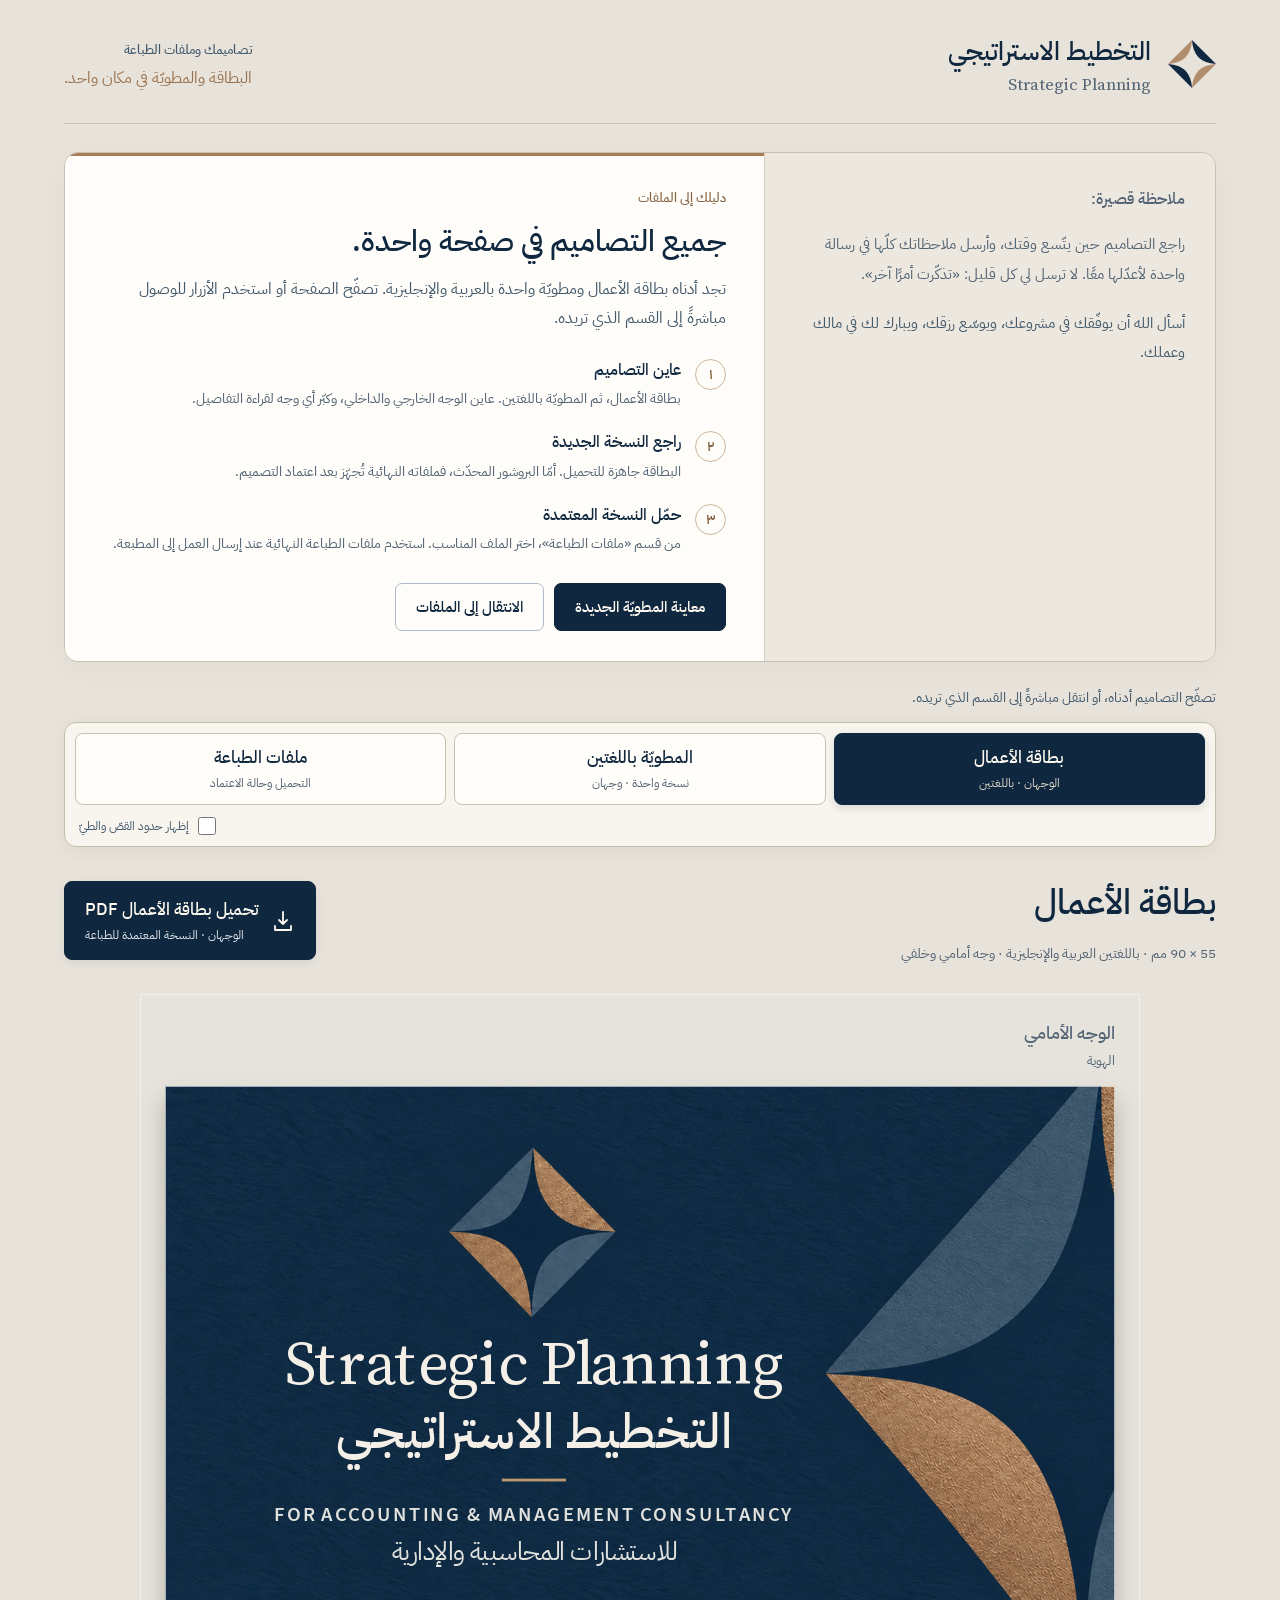
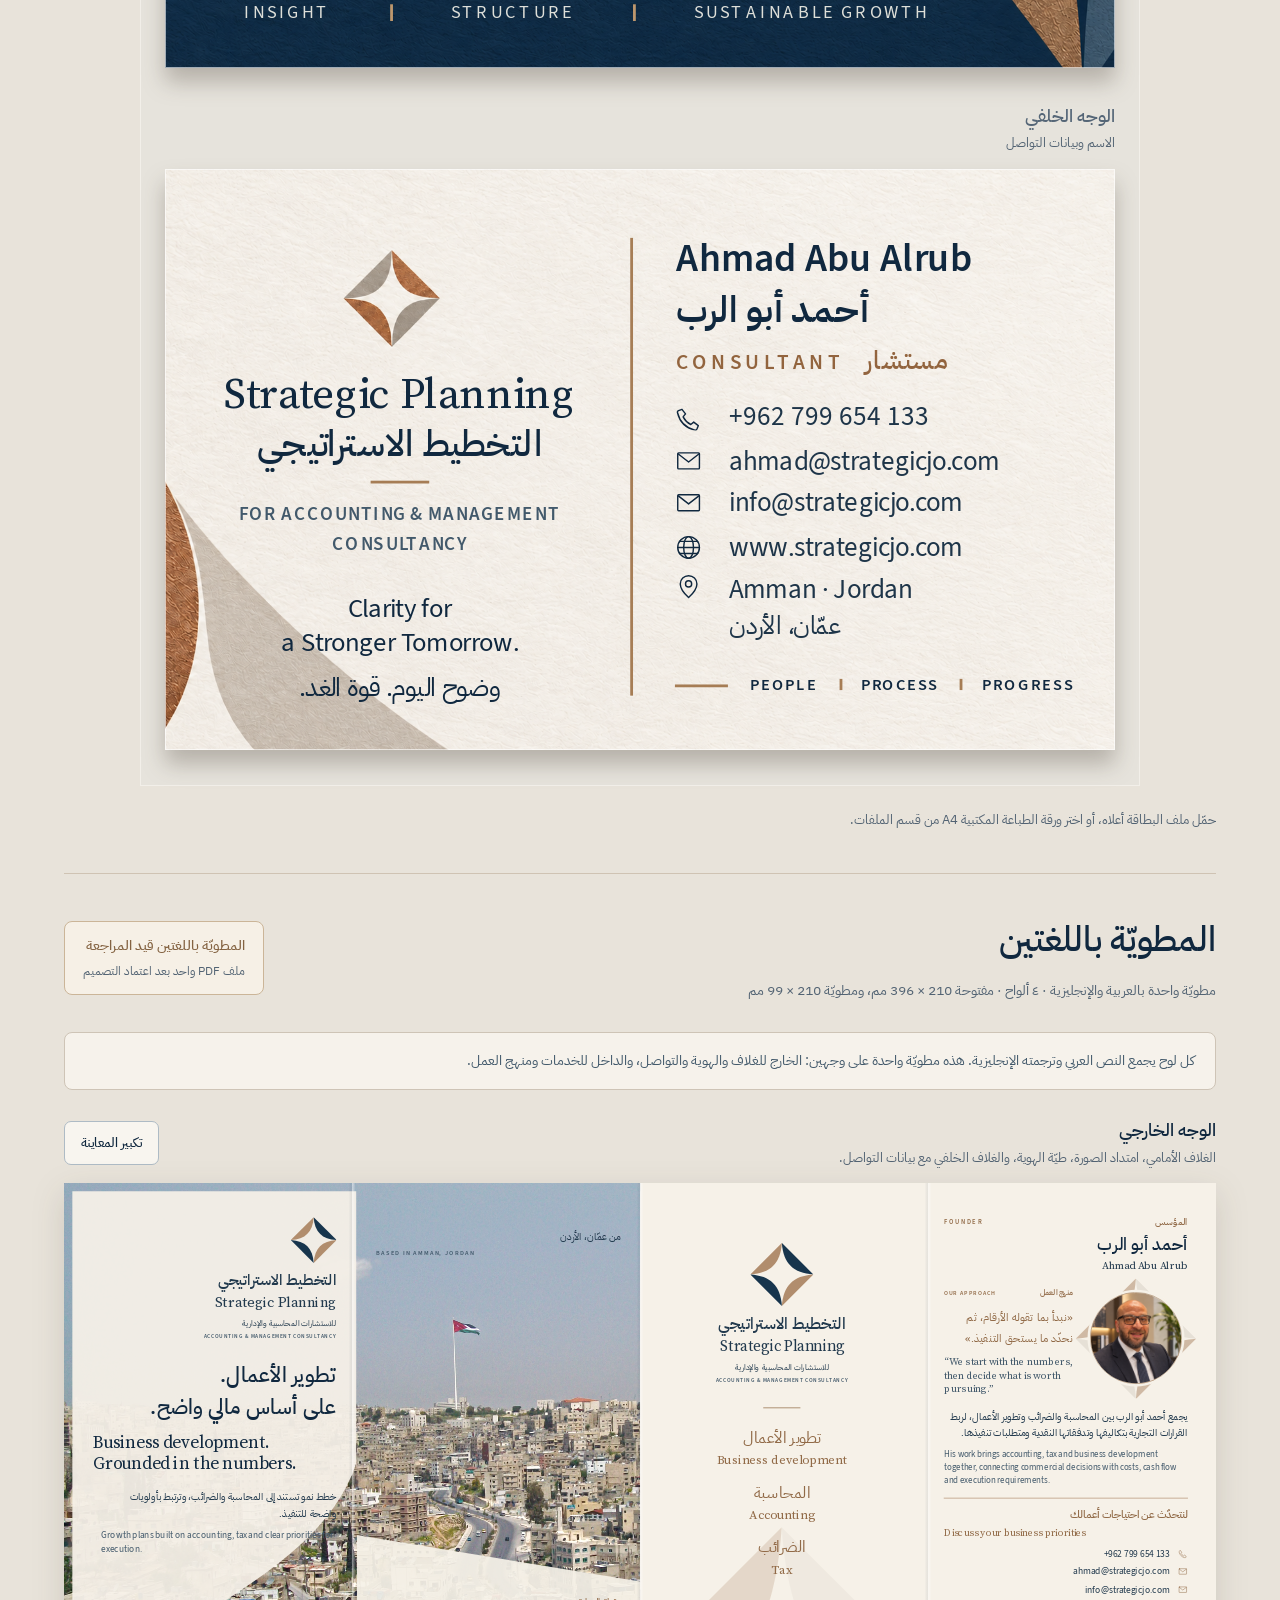
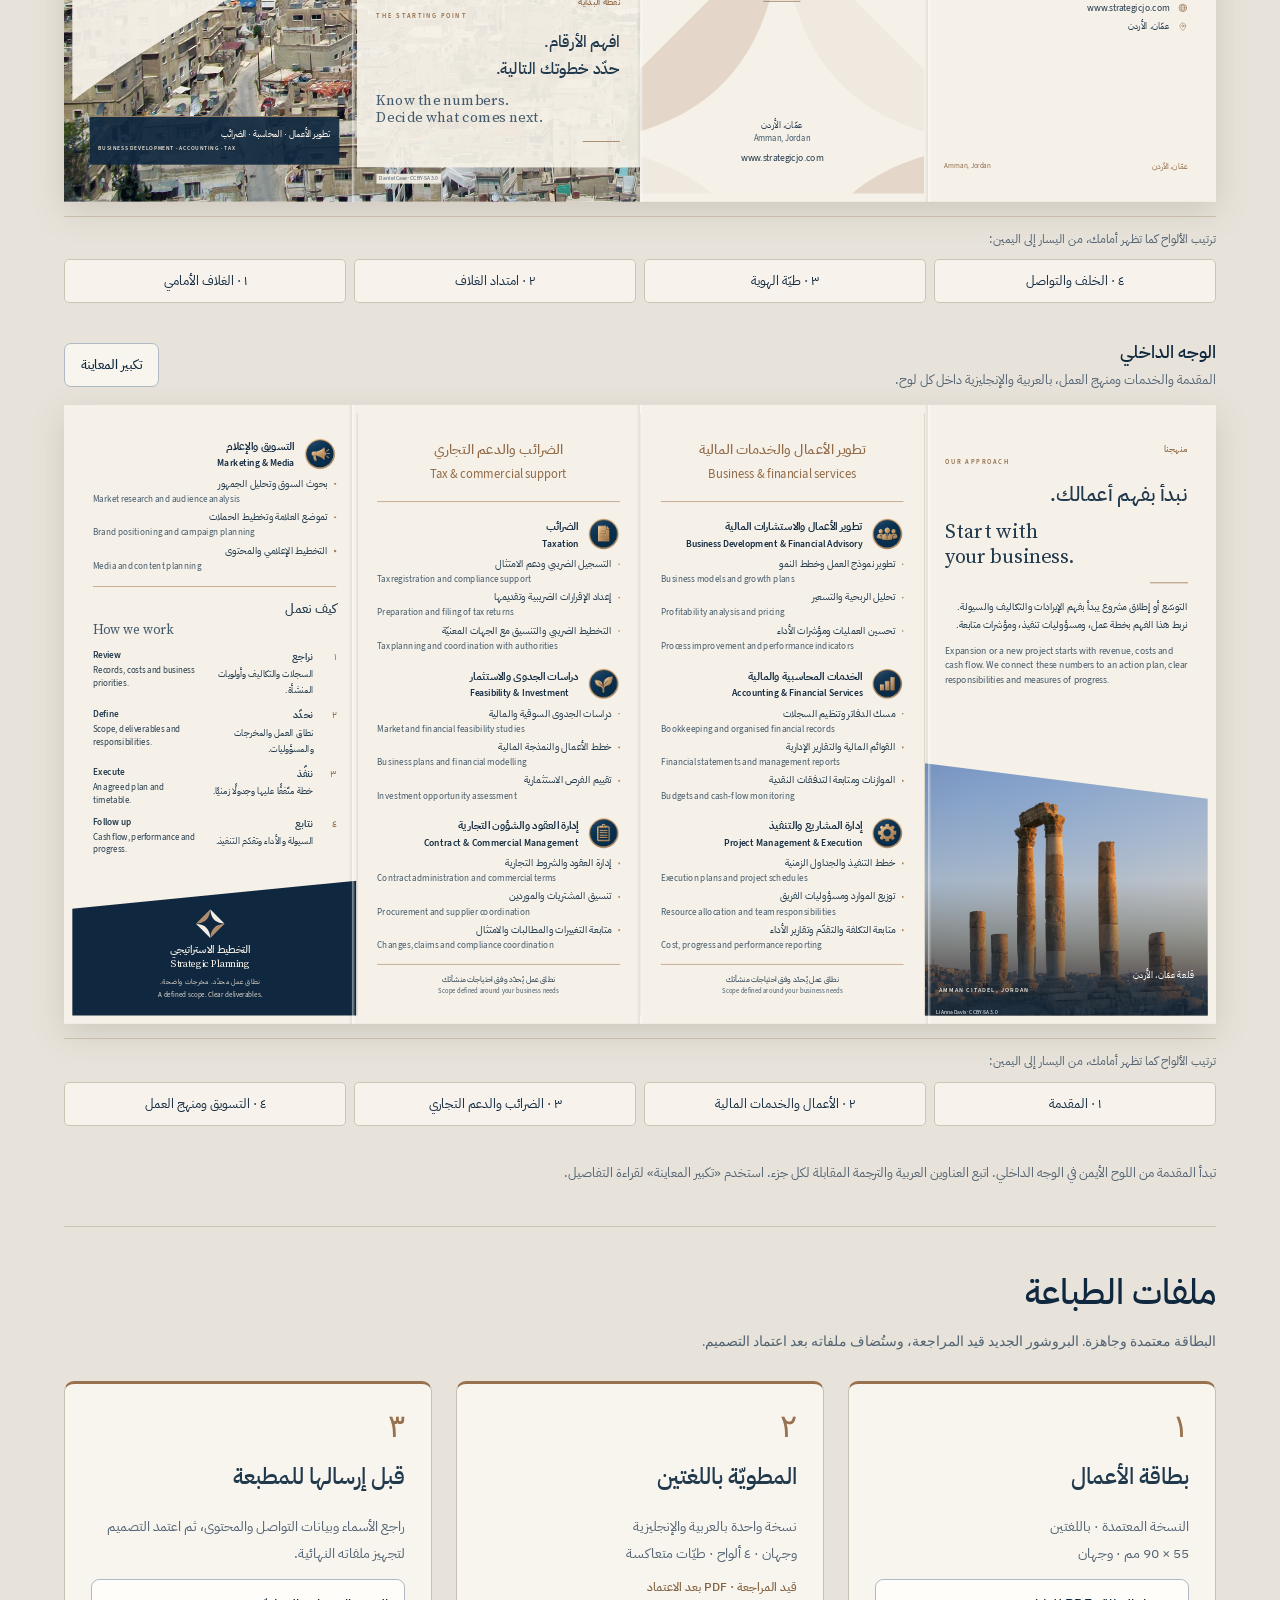
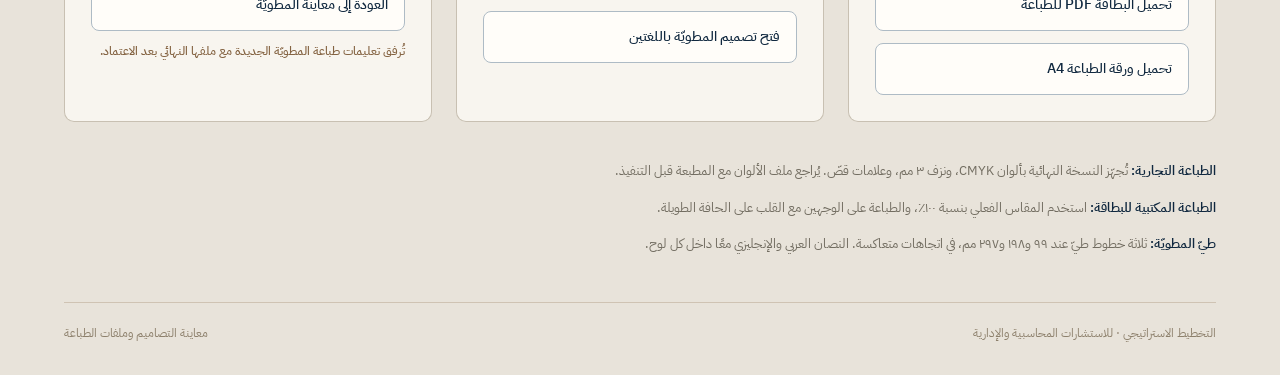
==== commit 1f70abc1: "Replace illustrated flag with real Amman photography" ====
--- a/index.html
+++ b/index.html
@@ -1,4 +1,4 @@
-<!doctype html><html lang="ar"><head><meta charset="utf-8"><meta name="viewport" content="width=device-width,initial-scale=1"><meta name="color-scheme" content="light"><title>تصاميمك وملفات الطباعة · التخطيط الاستراتيجي</title><link rel="stylesheet" href="artwork.css"><link rel="stylesheet" href="preview.css?v=portrait24"><link rel="stylesheet" href="card-refinement.css"><link rel="stylesheet" href="typography.css"><link rel="stylesheet" href="navy-refinement.css"><link rel="stylesheet" href="brochure-refinement.css?v=portrait24"><link rel="stylesheet" href="bilingual-refinement.css?v=portrait24"><style></style></head><body>
+<!doctype html><html lang="ar"><head><meta charset="utf-8"><meta name="viewport" content="width=device-width,initial-scale=1"><meta name="color-scheme" content="light"><title>تصاميمك وملفات الطباعة · التخطيط الاستراتيجي</title><link rel="stylesheet" href="artwork.css"><link rel="stylesheet" href="preview.css?v=flag25"><link rel="stylesheet" href="card-refinement.css"><link rel="stylesheet" href="typography.css"><link rel="stylesheet" href="navy-refinement.css"><link rel="stylesheet" href="brochure-refinement.css?v=flag25"><link rel="stylesheet" href="bilingual-refinement.css?v=flag25"><style></style></head><body>
 <main class="collection">
 <header class="collection-header"><a class="collection-brand" href="#card" data-jump="card"><svg class="mark " viewBox="0 0 100 100" aria-hidden="true"><path fill="#b18d6d" d="M50 0 0 50C32 48 48 32 50 0Z"/><path fill="#17354d" d="m50 0 50 50C68 48 52 32 50 0Z"/><path fill="#b18d6d" d="m100 50-50 50C52 68 68 52 100 50Z"/><path fill="#17354d" d="M50 100 0 50C32 52 48 68 50 100Z"/></svg><div><strong lang="ar" dir="rtl">التخطيط الاستراتيجي</strong><span lang="en" dir="ltr">Strategic Planning</span></div></a><div class="collection-meta welcome-meta" lang="ar" dir="rtl"><span>تصاميمك وملفات الطباعة</span><p>البطاقة والمطويّة في مكان واحد.</p></div></header>
 <section class="personal-welcome" lang="ar" dir="rtl" aria-labelledby="welcome-guide-title">
@@ -30,7 +30,7 @@
       <section class="card-back-brand"><svg class="mark " viewBox="0 0 100 100" preserveAspectRatio="none" aria-hidden="true"><defs><linearGradient id="card-copper-mark-" x1="0" y1="0" x2="1" y2="1" gradientUnits="objectBoundingBox"><stop offset="0" stop-color="#82512e"/><stop offset=".44" stop-color="#b98454"/><stop offset=".72" stop-color="#9e653d"/><stop offset="1" stop-color="#bd8b5e"/></linearGradient></defs><path class="card-stone" fill="#aaa297" d="M50 0 0 50C34 49 49 34 50 0Z"/><path class="card-metal" fill="url(#card-copper-mark-)" d="M50 0 100 50C66 49 51 34 50 0Z"/><path class="card-stone" fill="#aaa297" d="M100 50 50 100C51 66 66 51 100 50Z"/><path class="card-metal" fill="url(#card-copper-mark-)" d="M50 100 0 50C34 51 49 66 50 100Z"/></svg><h2>Strategic Planning</h2><h3 lang="ar" dir="rtl">التخطيط الاستراتيجي</h3><i class="rule"></i><p class="back-brand-descriptor">FOR ACCOUNTING &amp; MANAGEMENT<br>CONSULTANCY</p><p class="back-tagline">Clarity for<br>a Stronger Tomorrow.</p><p class="back-tagline-ar" lang="ar" dir="rtl">وضوح اليوم. قوة الغد.</p></section>
       <section class="card-person"><h1>Ahmad Abu Alrub</h1><h2 lang="ar" dir="rtl">أحمد أبو الرب</h2><p class="card-role">CONSULTANT <span lang="ar" dir="rtl">مستشار</span></p><div class="contacts"><div class="contact-row"><svg class="contact-icon" viewBox="0 0 24 24" fill="none" stroke="currentColor" stroke-width="1.25" stroke-linecap="round" stroke-linejoin="round" aria-hidden="true"><path d="m6.2 3.5 3.1 4-2.1 2.6a15.6 15.6 0 0 0 6.7 6.7l2.6-2.1 4 3.1-1.2 3c-.3.7-1.1 1.1-1.8.9C9.6 19.8 4.2 14.4 2.3 6.5c-.2-.7.2-1.5.9-1.8z"/></svg><a dir="ltr" href="tel:+962799654133">+962 799 654 133</a></div><div class="contact-row"><svg class="contact-icon" viewBox="0 0 24 24" fill="none" stroke="currentColor" stroke-width="1.25" stroke-linecap="round" stroke-linejoin="round" aria-hidden="true"><rect x="2.5" y="5" width="19" height="14" rx=".8"/><path d="m3 6 9 7 9-7"/></svg><a dir="ltr" href="mailto:ahmad@strategicjo.com">ahmad@strategicjo.com</a></div><div class="contact-row"><svg class="contact-icon" viewBox="0 0 24 24" fill="none" stroke="currentColor" stroke-width="1.25" stroke-linecap="round" stroke-linejoin="round" aria-hidden="true"><rect x="2.5" y="5" width="19" height="14" rx=".8"/><path d="m3 6 9 7 9-7"/></svg><a dir="ltr" href="mailto:info@strategicjo.com">info@strategicjo.com</a></div><div class="contact-row"><svg class="contact-icon" viewBox="0 0 24 24" fill="none" stroke="currentColor" stroke-width="1.25" stroke-linecap="round" stroke-linejoin="round" aria-hidden="true"><circle cx="12" cy="12" r="9.5"/><ellipse cx="12" cy="12" rx="4.3" ry="9.5"/><path d="M2.5 12h19M4.1 6.7h15.8M4.1 17.3h15.8"/></svg><a dir="ltr" href="https://www.strategicjo.com">www.strategicjo.com</a></div><div class="contact-row location"><svg class="contact-icon" viewBox="0 0 24 24" fill="none" stroke="currentColor" stroke-width="1.25" stroke-linecap="round" stroke-linejoin="round" aria-hidden="true"><path d="M19.3 9.7C19.3 5.5 16 2.5 12 2.5s-7.3 3-7.3 7.2c0 5.1 7.3 12 7.3 12s7.3-6.9 7.3-12Z"/><circle cx="12" cy="9.7" r="2.7"/></svg><div><p>Amman · Jordan</p><p class="card-location-ar" lang="ar" dir="rtl">عمّان، الأردن</p></div></div></div><p class="card-back-footer"><i></i><span>PEOPLE</span><b></b><span>PROCESS</span><b></b><span>PROGRESS</span></p></section>
       </div><div class="guides" aria-hidden="true"><i class="trim-guide"></i><i class="safe-guide"></i></div></article></div></div></div><p class="caption" lang="ar" dir="rtl">حمّل ملف البطاقة أعلاه، أو اختر ورقة الطباعة المكتبية A4 من قسم الملفات.</p></section>
-<section class="view brochure-view" id="brochure" aria-labelledby="heading-brochure" tabindex="-1" data-section><div class="view-heading"><div><h2 id="heading-brochure" lang="ar" dir="rtl">المطويّة باللغتين</h2><p lang="ar" dir="rtl">مطويّة واحدة بالعربية والإنجليزية · ٤ ألواح · مفتوحة <bdi>396 × 210</bdi> مم، ومطويّة <bdi>99 × 210</bdi> مم</p></div><span class="review-status" lang="ar" dir="rtl">المطويّة باللغتين قيد المراجعة<br><small>ملف PDF واحد بعد اعتماد التصميم</small></span></div><p class="brochure-reading-note" lang="ar" dir="rtl">كل لوح يجمع النص العربي وترجمته الإنجليزية. هذه مطويّة واحدة على وجهين: الخارج للغلاف والهوية والتواصل، والداخل للخدمات ومنهج العمل.</p><div class="proof"><div class="proof-label" lang="ar" dir="rtl"><div><h3>الوجه الخارجي</h3><p>الغلاف الأمامي، امتداد الصورة، طيّة الهوية، والغلاف الخلفي مع بيانات التواصل.</p></div><button class="zoom-preview" type="button" data-zoom aria-label="تكبير الوجه الخارجي">تكبير المعاينة</button></div><div class="scaled"><article class="sheet brochure-sheet bilingual-sheet lang-ar outside" lang="ar" aria-label="المطويّة باللغتين — الوجه الخارجي"><div class="panorama"><img src="assets/amman-panorama.jpg" alt="مشهد بانورامي لعمّان"><div class="panorama-warmth"></div></div><div class="trim brochure-trim"><section class="panel dual-cover"><svg class="dual-cover-ivory" viewBox="0 0 99 178" preserveAspectRatio="none" aria-hidden="true"><path fill="#f6f1e8" fill-opacity=".94" d="M0 0H99V95C87 131 42 145 0 178Z"/></svg><div class="dual-identity "><svg class="mark " viewBox="0 0 100 100" aria-hidden="true"><path fill="#b18d6d" d="M50 0 0 50C32 48 48 32 50 0Z"/><path fill="#17354d" d="m50 0 50 50C68 48 52 32 50 0Z"/><path fill="#b18d6d" d="m100 50-50 50C52 68 68 52 100 50Z"/><path fill="#17354d" d="M50 100 0 50C32 52 48 68 50 100Z"/></svg><p class="dual-brand-ar" lang="ar" dir="rtl">التخطيط الاستراتيجي</p><p class="dual-brand-en" lang="en" dir="ltr">Strategic Planning</p><div class="dual-pair dual-descriptor"><p lang="ar" dir="rtl">للاستشارات المحاسبية والإدارية</p><p lang="en" dir="ltr">ACCOUNTING &amp; MANAGEMENT CONSULTANCY</p></div></div><div class="dual-cover-copy"><h1 lang="ar" dir="rtl">تطوير الأعمال.<br>على أساس مالي واضح.</h1><p class="dual-cover-heading-en" lang="en" dir="ltr">Business development.<br>Grounded in the numbers.</p><div class="dual-pair dual-cover-description"><p lang="ar" dir="rtl">خطط نمو تستند إلى المحاسبة والضرائب، وترتبط بأولويات واضحة للتنفيذ.</p><p lang="en" dir="ltr">Growth plans built on accounting, tax and clear priorities for execution.</p></div><i class="rule"></i></div><div class="dual-cover-bottom"><div class="dual-pair "><p lang="ar" dir="rtl">تطوير الأعمال · المحاسبة · الضرائب</p><p lang="en" dir="ltr">BUSINESS DEVELOPMENT · ACCOUNTING · TAX</p></div></div></section><section class="panel dual-story"><div class="dual-pair dual-story-kicker"><p lang="ar" dir="rtl">من عمّان، الأردن</p><p lang="en" dir="ltr">BASED IN AMMAN, JORDAN</p></div><svg class="jordan-flag" viewBox="0 0 80 130" aria-hidden="true"><path d="M7 2v126" stroke="#47515a" stroke-width="1.2"/><g transform="translate(8 4) rotate(4)"><path d="M0 0H64V12H0Z" fill="#181d1b"/><path d="M0 12H64V24H0Z" fill="#faf8f0"/><path d="M0 24H64V36H0Z" fill="#236d4d"/><path d="M0 0 32 18 0 36Z" fill="#b33332"/><polygon points="15.000,13.000 15.911,16.108 18.909,14.883 17.047,17.533 19.875,19.113 16.642,19.309 17.169,22.505 15.000,20.100 12.831,22.505 13.358,19.309 10.125,19.113 12.953,17.533 11.091,14.883 14.089,16.108" fill="white"/></g></svg><div class="dual-story-bottom"><div class="dual-pair dual-kicker"><p lang="ar" dir="rtl">نقطة البداية</p><p lang="en" dir="ltr">THE STARTING POINT</p></div><div class="dual-pair dual-story-statement"><p lang="ar" dir="rtl">افهم الأرقام.<br>حدّد خطوتك التالية.</p><p lang="en" dir="ltr">Know the numbers.<br>Decide what comes next.</p></div><i class="rule"></i></div></section><section class="panel dual-back"><div class="dual-identity "><svg class="mark " viewBox="0 0 100 100" aria-hidden="true"><path fill="#b18d6d" d="M50 0 0 50C32 48 48 32 50 0Z"/><path fill="#17354d" d="m50 0 50 50C68 48 52 32 50 0Z"/><path fill="#b18d6d" d="m100 50-50 50C52 68 68 52 100 50Z"/><path fill="#17354d" d="M50 100 0 50C32 52 48 68 50 100Z"/></svg><p class="dual-brand-ar" lang="ar" dir="rtl">التخطيط الاستراتيجي</p><p class="dual-brand-en" lang="en" dir="ltr">Strategic Planning</p><div class="dual-pair dual-descriptor"><p lang="ar" dir="rtl">للاستشارات المحاسبية والإدارية</p><p lang="en" dir="ltr">ACCOUNTING &amp; MANAGEMENT CONSULTANCY</p></div></div><i class="rule"></i><div class="dual-scopes"><div class="dual-pair "><p lang="ar" dir="rtl">تطوير الأعمال</p><p lang="en" dir="ltr">Business development</p></div><div class="dual-pair "><p lang="ar" dir="rtl">المحاسبة</p><p lang="en" dir="ltr">Accounting</p></div><div class="dual-pair "><p lang="ar" dir="rtl">الضرائب</p><p lang="en" dir="ltr">Tax</p></div></div><i class="rule"></i><svg class="ornament dual-back-pattern" viewBox="0 0 100 100" aria-hidden="true"><path fill="#b18d6d" d="M50 0 0 50C32 48 48 32 50 0Z"/><path fill="#d9d3c8" d="m50 0 50 50C68 48 52 32 50 0Z"/><path fill="#b18d6d" d="m100 50-50 50C52 68 68 52 100 50Z"/><path fill="#d9d3c8" d="M50 100 0 50C32 52 48 68 50 100Z"/></svg><div class="dual-back-bottom"><div class="dual-pair "><p lang="ar" dir="rtl">عمّان، الأردن</p><p lang="en" dir="ltr">Amman, Jordan</p></div><a href="https://www.strategicjo.com" dir="ltr" lang="en">www.strategicjo.com</a></div></section><section class="panel dual-founder">
+<section class="view brochure-view" id="brochure" aria-labelledby="heading-brochure" tabindex="-1" data-section><div class="view-heading"><div><h2 id="heading-brochure" lang="ar" dir="rtl">المطويّة باللغتين</h2><p lang="ar" dir="rtl">مطويّة واحدة بالعربية والإنجليزية · ٤ ألواح · مفتوحة <bdi>396 × 210</bdi> مم، ومطويّة <bdi>99 × 210</bdi> مم</p></div><span class="review-status" lang="ar" dir="rtl">المطويّة باللغتين قيد المراجعة<br><small>ملف PDF واحد بعد اعتماد التصميم</small></span></div><p class="brochure-reading-note" lang="ar" dir="rtl">كل لوح يجمع النص العربي وترجمته الإنجليزية. هذه مطويّة واحدة على وجهين: الخارج للغلاف والهوية والتواصل، والداخل للخدمات ومنهج العمل.</p><div class="proof"><div class="proof-label" lang="ar" dir="rtl"><div><h3>الوجه الخارجي</h3><p>الغلاف الأمامي، امتداد الصورة، طيّة الهوية، والغلاف الخلفي مع بيانات التواصل.</p></div><button class="zoom-preview" type="button" data-zoom aria-label="تكبير الوجه الخارجي">تكبير المعاينة</button></div><div class="scaled"><article class="sheet brochure-sheet bilingual-sheet lang-ar outside" lang="ar" aria-label="المطويّة باللغتين — الوجه الخارجي"><div class="panorama"><img src="assets/amman-flag-city.jpg" alt="صورة فوتوغرافية لعمّان والعلم الأردني على سارية رغدان"><div class="panorama-warmth"></div></div><div class="trim brochure-trim"><section class="panel dual-cover"><svg class="dual-cover-ivory" viewBox="0 0 99 178" preserveAspectRatio="none" aria-hidden="true"><path fill="#f6f1e8" fill-opacity=".94" d="M0 0H99V95C87 131 42 145 0 178Z"/></svg><div class="dual-identity "><svg class="mark " viewBox="0 0 100 100" aria-hidden="true"><path fill="#b18d6d" d="M50 0 0 50C32 48 48 32 50 0Z"/><path fill="#17354d" d="m50 0 50 50C68 48 52 32 50 0Z"/><path fill="#b18d6d" d="m100 50-50 50C52 68 68 52 100 50Z"/><path fill="#17354d" d="M50 100 0 50C32 52 48 68 50 100Z"/></svg><p class="dual-brand-ar" lang="ar" dir="rtl">التخطيط الاستراتيجي</p><p class="dual-brand-en" lang="en" dir="ltr">Strategic Planning</p><div class="dual-pair dual-descriptor"><p lang="ar" dir="rtl">للاستشارات المحاسبية والإدارية</p><p lang="en" dir="ltr">ACCOUNTING &amp; MANAGEMENT CONSULTANCY</p></div></div><div class="dual-cover-copy"><h1 lang="ar" dir="rtl">تطوير الأعمال.<br>على أساس مالي واضح.</h1><p class="dual-cover-heading-en" lang="en" dir="ltr">Business development.<br>Grounded in the numbers.</p><div class="dual-pair dual-cover-description"><p lang="ar" dir="rtl">خطط نمو تستند إلى المحاسبة والضرائب، وترتبط بأولويات واضحة للتنفيذ.</p><p lang="en" dir="ltr">Growth plans built on accounting, tax and clear priorities for execution.</p></div><i class="rule"></i></div><div class="dual-cover-bottom"><div class="dual-pair "><p lang="ar" dir="rtl">تطوير الأعمال · المحاسبة · الضرائب</p><p lang="en" dir="ltr">BUSINESS DEVELOPMENT · ACCOUNTING · TAX</p></div></div></section><section class="panel dual-story"><div class="dual-pair dual-story-kicker"><p lang="ar" dir="rtl">من عمّان، الأردن</p><p lang="en" dir="ltr">BASED IN AMMAN, JORDAN</p></div><div class="dual-story-bottom"><div class="dual-pair dual-kicker"><p lang="ar" dir="rtl">نقطة البداية</p><p lang="en" dir="ltr">THE STARTING POINT</p></div><div class="dual-pair dual-story-statement"><p lang="ar" dir="rtl">افهم الأرقام.<br>حدّد خطوتك التالية.</p><p lang="en" dir="ltr">Know the numbers.<br>Decide what comes next.</p></div><i class="rule"></i></div><a class="dual-photo-credit dual-panorama-credit" href="https://commons.wikimedia.org/wiki/File:View_from_Amman_Citadel_to_palace_flagpole.jpg" lang="en" dir="ltr">Daniel Case · CC BY-SA 3.0</a></section><section class="panel dual-back"><div class="dual-identity "><svg class="mark " viewBox="0 0 100 100" aria-hidden="true"><path fill="#b18d6d" d="M50 0 0 50C32 48 48 32 50 0Z"/><path fill="#17354d" d="m50 0 50 50C68 48 52 32 50 0Z"/><path fill="#b18d6d" d="m100 50-50 50C52 68 68 52 100 50Z"/><path fill="#17354d" d="M50 100 0 50C32 52 48 68 50 100Z"/></svg><p class="dual-brand-ar" lang="ar" dir="rtl">التخطيط الاستراتيجي</p><p class="dual-brand-en" lang="en" dir="ltr">Strategic Planning</p><div class="dual-pair dual-descriptor"><p lang="ar" dir="rtl">للاستشارات المحاسبية والإدارية</p><p lang="en" dir="ltr">ACCOUNTING &amp; MANAGEMENT CONSULTANCY</p></div></div><i class="rule"></i><div class="dual-scopes"><div class="dual-pair "><p lang="ar" dir="rtl">تطوير الأعمال</p><p lang="en" dir="ltr">Business development</p></div><div class="dual-pair "><p lang="ar" dir="rtl">المحاسبة</p><p lang="en" dir="ltr">Accounting</p></div><div class="dual-pair "><p lang="ar" dir="rtl">الضرائب</p><p lang="en" dir="ltr">Tax</p></div></div><i class="rule"></i><svg class="ornament dual-back-pattern" viewBox="0 0 100 100" aria-hidden="true"><path fill="#b18d6d" d="M50 0 0 50C32 48 48 32 50 0Z"/><path fill="#d9d3c8" d="m50 0 50 50C68 48 52 32 50 0Z"/><path fill="#b18d6d" d="m100 50-50 50C52 68 68 52 100 50Z"/><path fill="#d9d3c8" d="M50 100 0 50C32 52 48 68 50 100Z"/></svg><div class="dual-back-bottom"><div class="dual-pair "><p lang="ar" dir="rtl">عمّان، الأردن</p><p lang="en" dir="ltr">Amman, Jordan</p></div><a href="https://www.strategicjo.com" dir="ltr" lang="en">www.strategicjo.com</a></div></section><section class="panel dual-founder">
     <div class="dual-pair dual-kicker"><p lang="ar" dir="rtl">المؤسس</p><p lang="en" dir="ltr">FOUNDER</p></div>
     <h2 class="dual-founder-name" lang="ar" dir="rtl">أحمد أبو الرب</h2><p class="dual-founder-latin" lang="en" dir="ltr">Ahmad Abu Alrub</p>
     <div class="dual-founder-feature"><div class="dual-portrait-composition"><svg class="ornament dual-portrait-motif" viewBox="0 0 100 100" aria-hidden="true"><path fill="#b18d6d" d="M50 0 0 50C32 48 48 32 50 0Z"/><path fill="#d9d3c8" d="m50 0 50 50C68 48 52 32 50 0Z"/><path fill="#b18d6d" d="m100 50-50 50C52 68 68 52 100 50Z"/><path fill="#d9d3c8" d="M50 100 0 50C32 52 48 68 50 100Z"/></svg><figure class="dual-portrait"><img src="assets/ahmad-portrait.png" alt="أحمد أبو الرب"></figure></div><aside class="dual-founder-thought"><div class="dual-pair dual-kicker"><p lang="ar" dir="rtl">منهج العمل</p><p lang="en" dir="ltr">OUR APPROACH</p></div><blockquote><div class="dual-pair "><p lang="ar" dir="rtl">«نبدأ بما تقوله الأرقام، ثم نحدّد ما يستحق التنفيذ.»</p><p lang="en" dir="ltr">“We start with the numbers, then decide what is worth pursuing.”</p></div></blockquote></aside></div>
--- a/bilingual-refinement.css
+++ b/bilingual-refinement.css
@@ -15,6 +15,7 @@
 .dual-kicker>p[lang=en]{font:600 6.4pt/1.5 var(--sans);letter-spacing:.55mm;color:#916a47;margin-top:.4mm}
 
 /* Front cover and the continuous Amman image. */
+.bilingual-sheet .panorama>img{object-position:0% 50%}
 .bilingual-sheet .dual-cover{padding-top:9mm}
 .dual-cover-ivory{position:absolute;left:-3mm;top:-3mm;width:102mm;height:183mm;z-index:-1}
 .dual-cover .dual-identity{align-items:flex-start}
@@ -35,7 +36,7 @@
 .dual-story-kicker{margin-top:5mm}
 .dual-story-kicker>p[lang=ar]{font:400 9.4pt/1.7 var(--ar)}
 .dual-story-kicker>p[lang=en]{font:600 6.2pt/1.6 var(--sans);letter-spacing:.4mm}
-.bilingual-sheet .jordan-flag{left:17mm;right:auto;top:68mm}
+.dual-story .dual-panorama-credit{left:7mm;right:auto;bottom:3.5mm;padding:.4mm 1mm;background:#f6f1e8ed;color:#42596b;font:400 5.5pt/1.4 var(--sans)}
 .dual-story-bottom{position:absolute;bottom:9mm;left:0;right:0;padding:21mm 7mm 9mm;background:#f6f1e8ed;clip-path:polygon(0 0,100% 20%,100% 100%,0 100%)}
 .dual-story-statement{margin-top:3mm}
 .dual-story-statement>p[lang=ar]{font:500 16pt/1.65 var(--ar)}
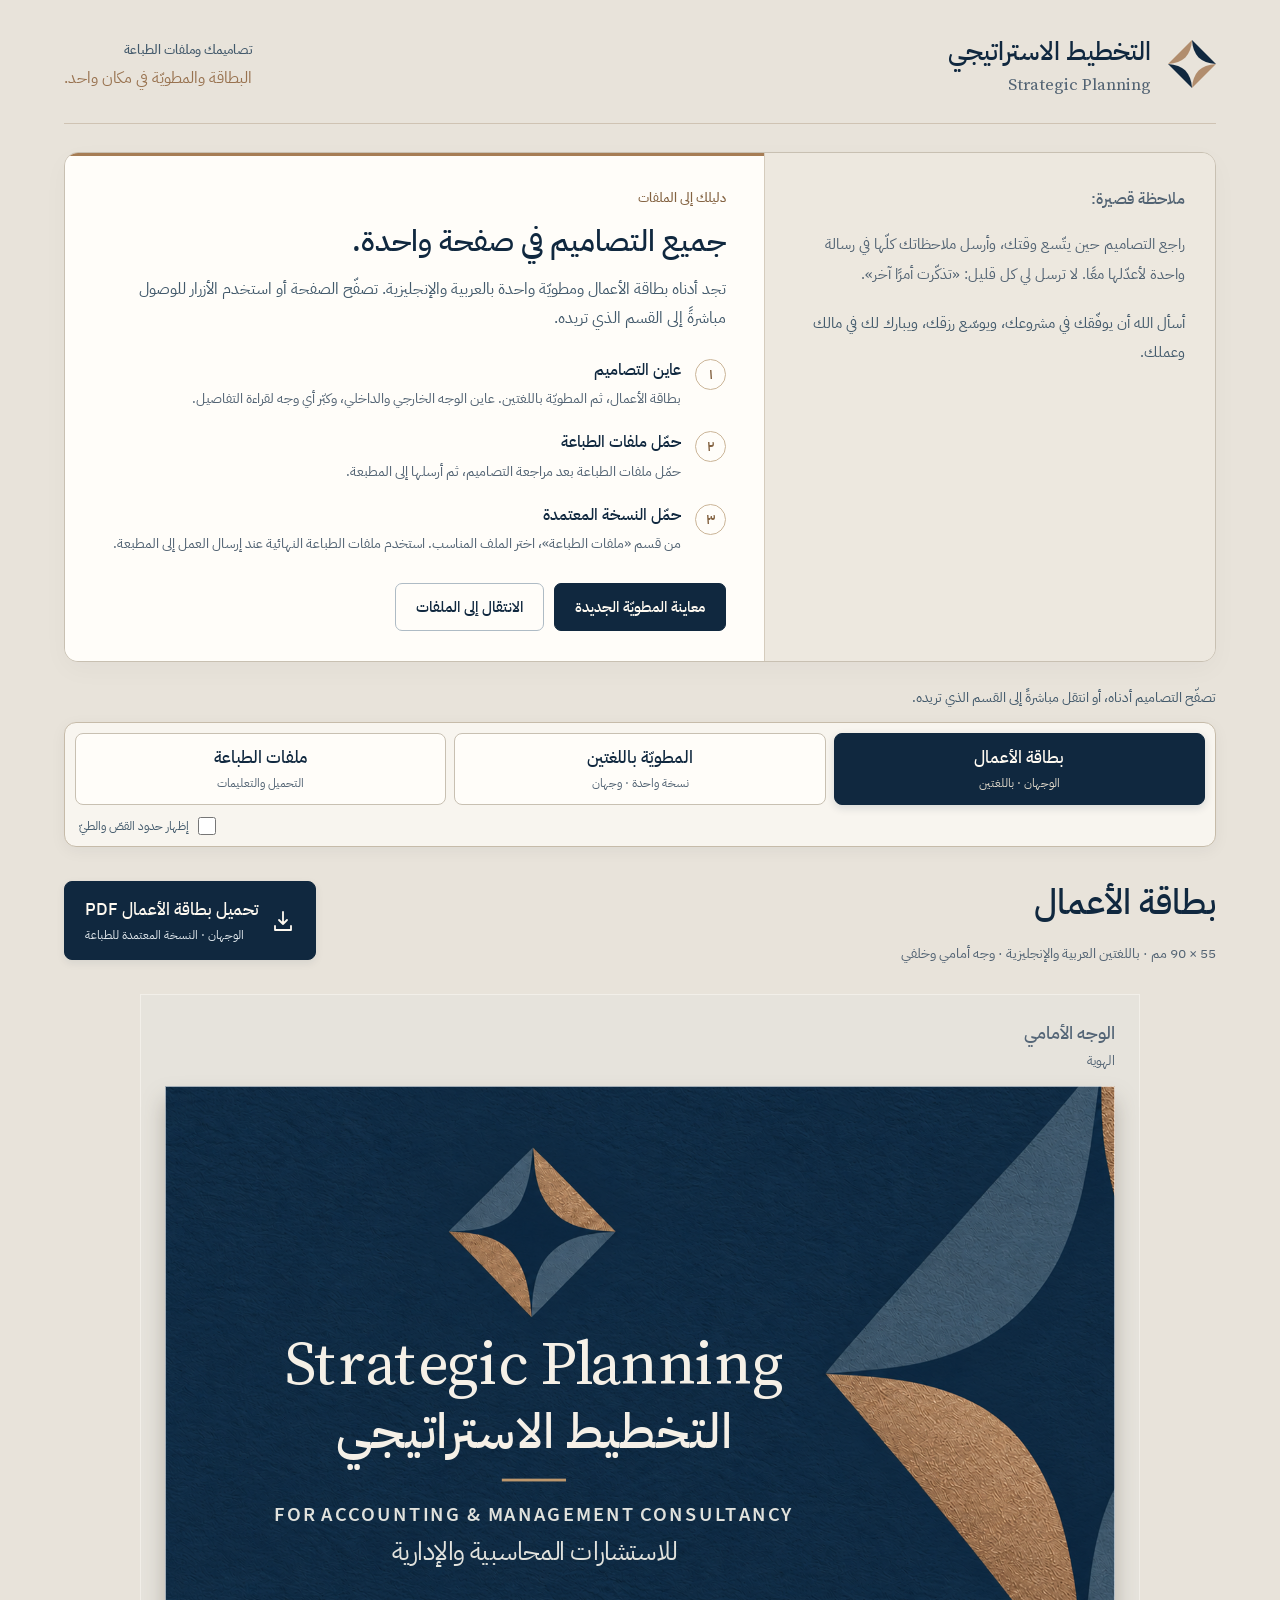
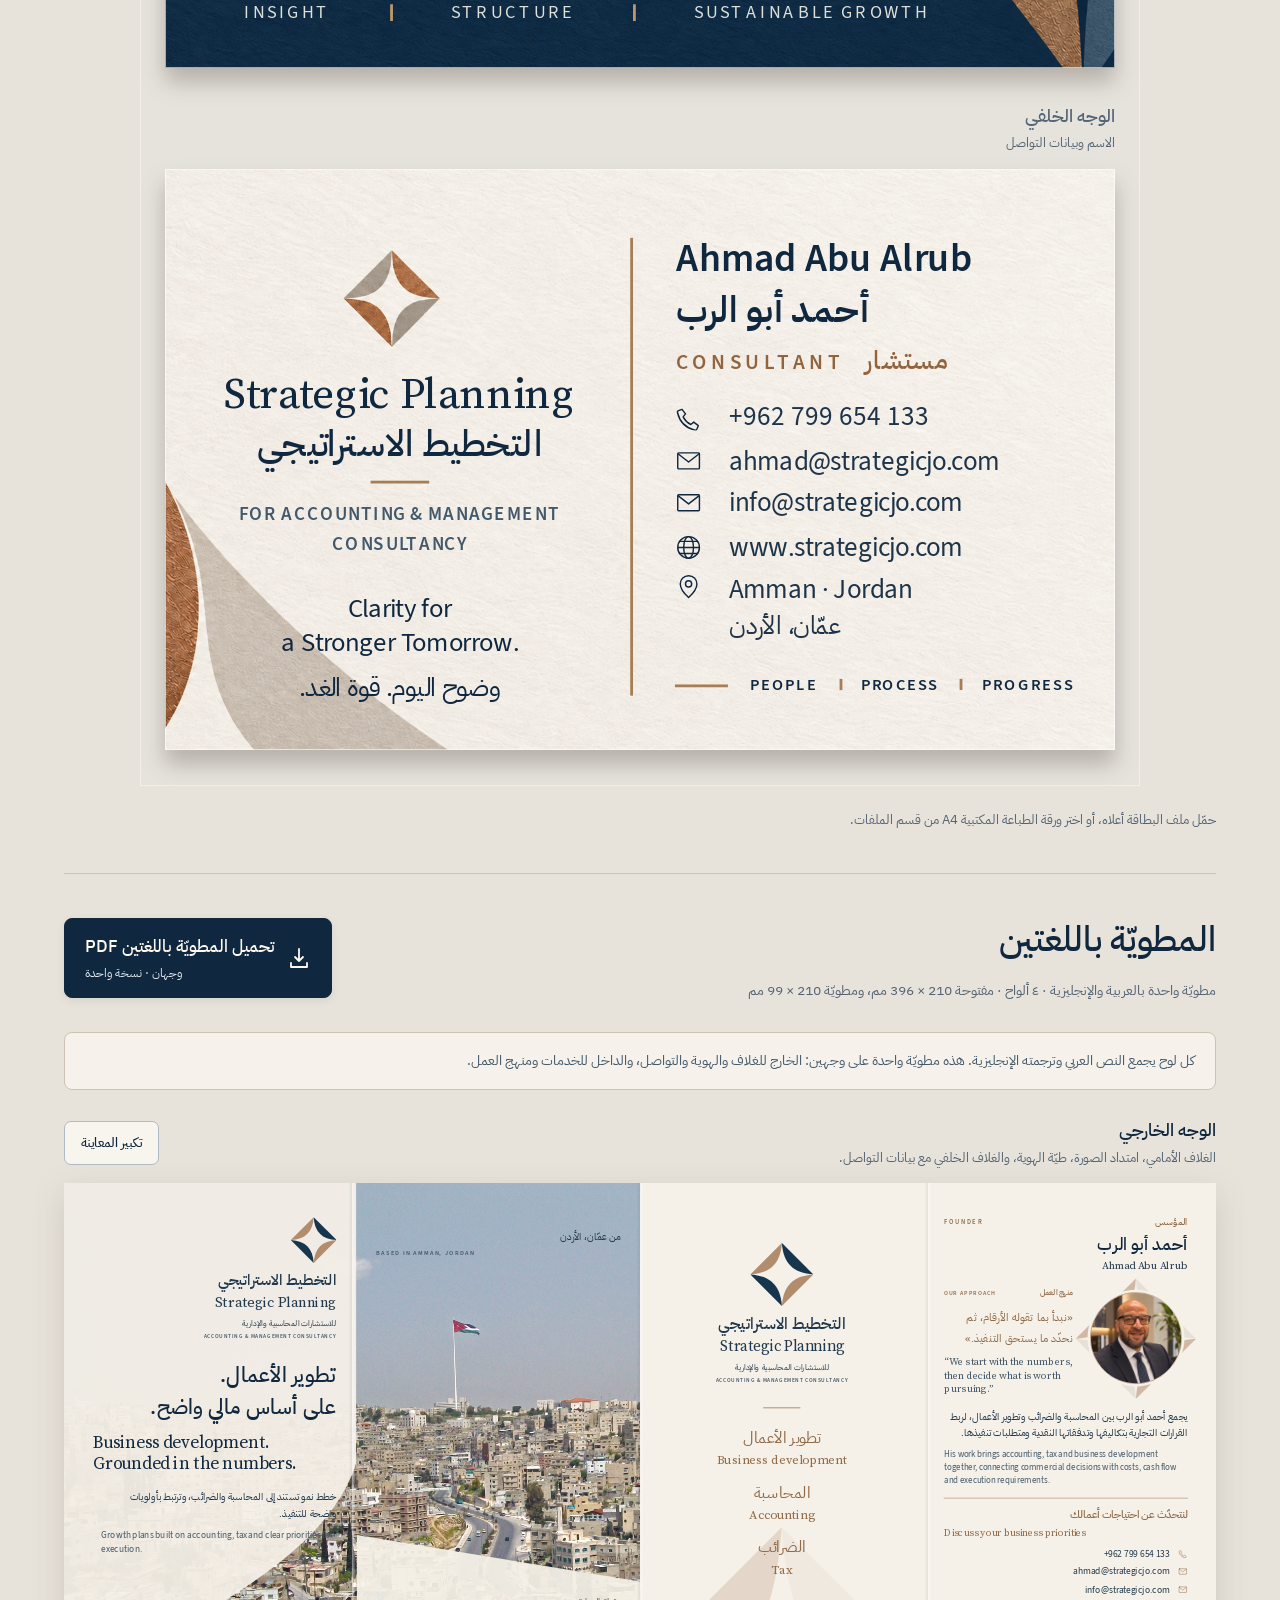
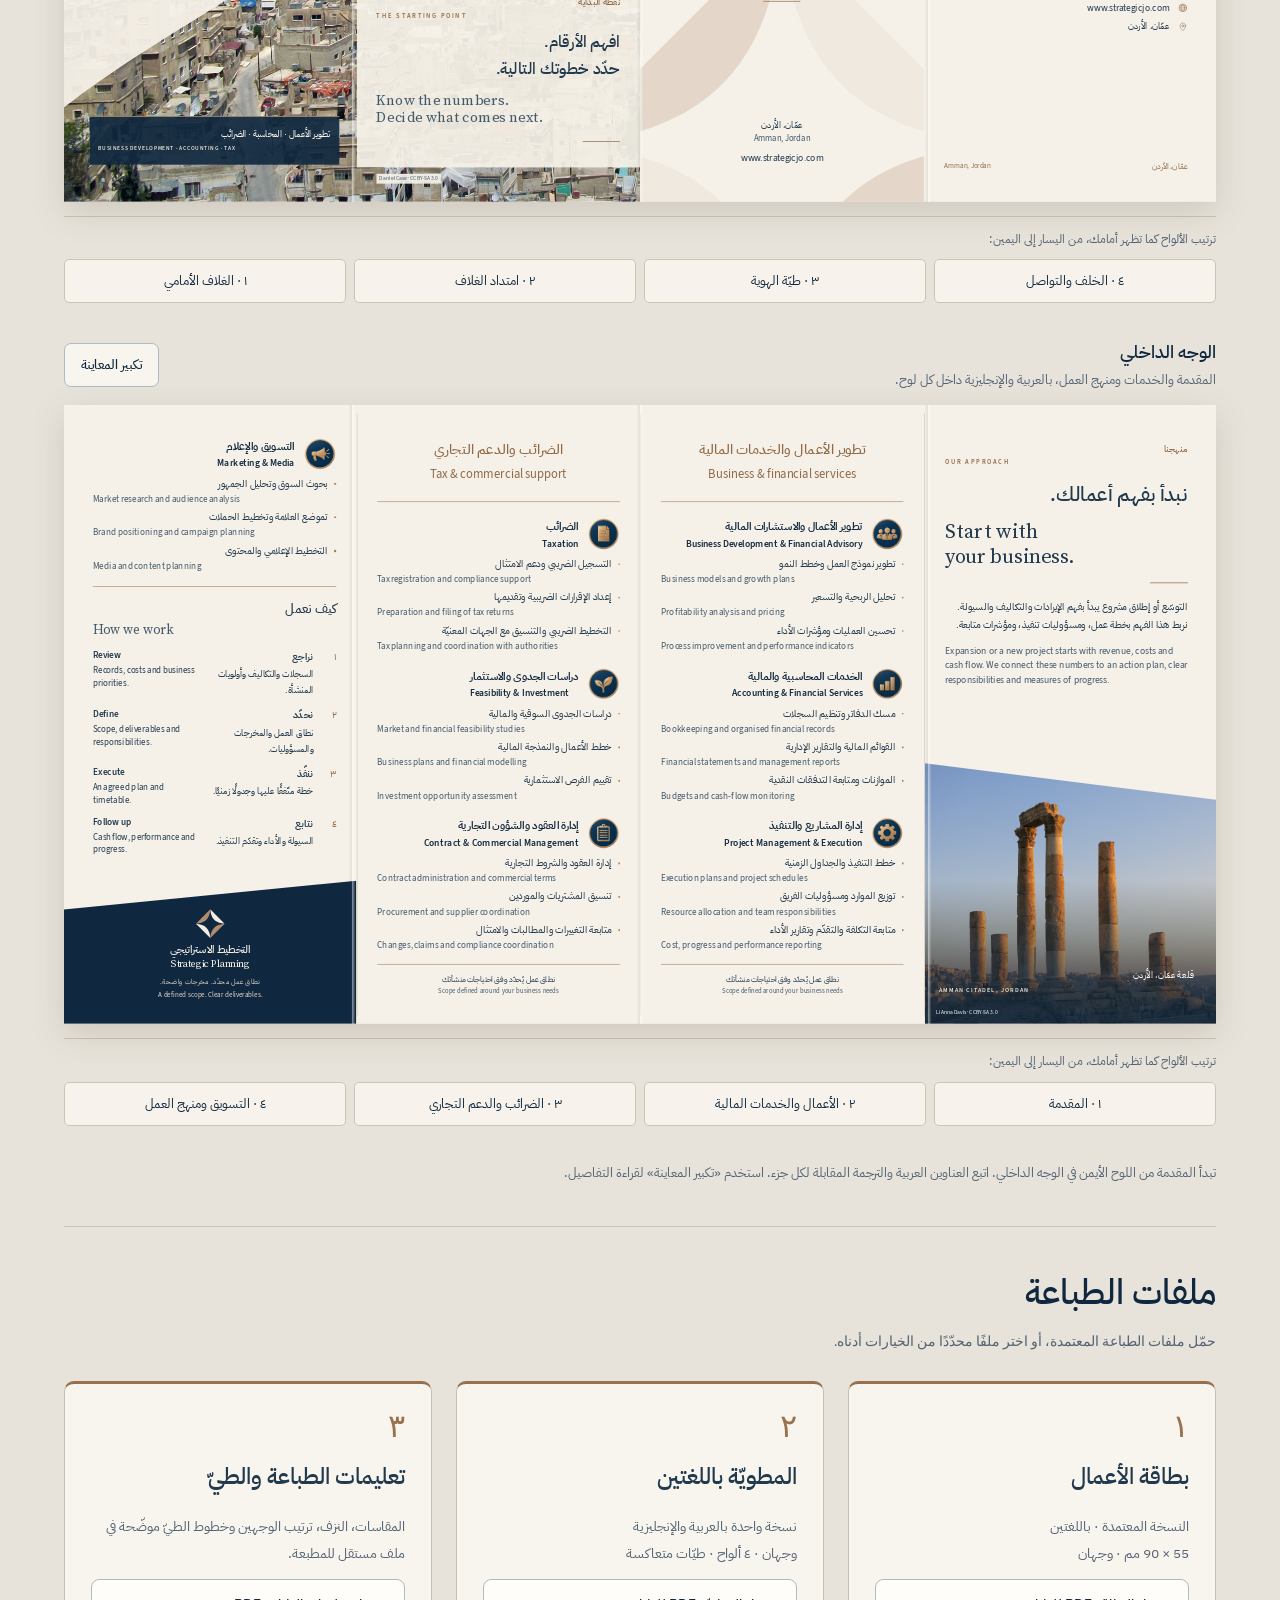
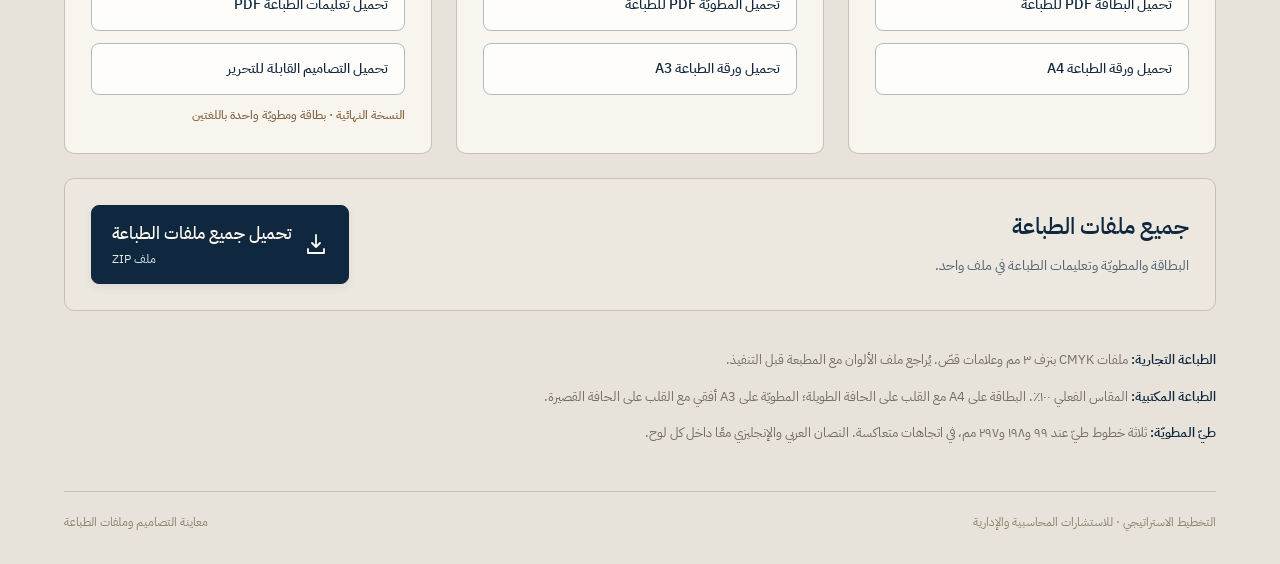
==== commit 088d788a: "Publish final bilingual print collection and verified PDF downloads" ====
--- a/index.html
+++ b/index.html
@@ -1,4 +1,4 @@
-<!doctype html><html lang="ar"><head><meta charset="utf-8"><meta name="viewport" content="width=device-width,initial-scale=1"><meta name="color-scheme" content="light"><title>تصاميمك وملفات الطباعة · التخطيط الاستراتيجي</title><link rel="stylesheet" href="artwork.css"><link rel="stylesheet" href="preview.css?v=flag25"><link rel="stylesheet" href="card-refinement.css"><link rel="stylesheet" href="typography.css"><link rel="stylesheet" href="navy-refinement.css"><link rel="stylesheet" href="brochure-refinement.css?v=flag25"><link rel="stylesheet" href="bilingual-refinement.css?v=flag25"><style></style></head><body>
+<!doctype html><html lang="ar"><head><meta charset="utf-8"><meta name="viewport" content="width=device-width,initial-scale=1"><meta name="color-scheme" content="light"><title>تصاميمك وملفات الطباعة · التخطيط الاستراتيجي</title><link rel="stylesheet" href="artwork.css"><link rel="stylesheet" href="preview.css?v=final26"><link rel="stylesheet" href="card-refinement.css"><link rel="stylesheet" href="typography.css"><link rel="stylesheet" href="navy-refinement.css"><link rel="stylesheet" href="brochure-refinement.css?v=final26"><link rel="stylesheet" href="bilingual-refinement.css?v=final26"><style></style></head><body>
 <main class="collection">
 <header class="collection-header"><a class="collection-brand" href="#card" data-jump="card"><svg class="mark " viewBox="0 0 100 100" aria-hidden="true"><path fill="#b18d6d" d="M50 0 0 50C32 48 48 32 50 0Z"/><path fill="#17354d" d="m50 0 50 50C68 48 52 32 50 0Z"/><path fill="#b18d6d" d="m100 50-50 50C52 68 68 52 100 50Z"/><path fill="#17354d" d="M50 100 0 50C32 52 48 68 50 100Z"/></svg><div><strong lang="ar" dir="rtl">التخطيط الاستراتيجي</strong><span lang="en" dir="ltr">Strategic Planning</span></div></a><div class="collection-meta welcome-meta" lang="ar" dir="rtl"><span>تصاميمك وملفات الطباعة</span><p>البطاقة والمطويّة في مكان واحد.</p></div></header>
 <section class="personal-welcome" lang="ar" dir="rtl" aria-labelledby="welcome-guide-title">
@@ -8,7 +8,7 @@
     <p class="welcome-purpose">تجد أدناه بطاقة الأعمال ومطويّة واحدة بالعربية والإنجليزية. تصفّح الصفحة أو استخدم الأزرار للوصول مباشرةً إلى القسم الذي تريده.</p>
     <ol class="welcome-steps">
       <li><span class="welcome-step-number" aria-hidden="true">١</span><div><h3>عاين التصاميم</h3><p>بطاقة الأعمال، ثم المطويّة باللغتين. عاين الوجه الخارجي والداخلي، وكبّر أي وجه لقراءة التفاصيل.</p></div></li>
-      <li><span class="welcome-step-number" aria-hidden="true">٢</span><div><h3>راجع النسخة الجديدة</h3><p>البطاقة جاهزة للتحميل. أمّا البروشور المحدّث، فملفاته النهائية تُجهّز بعد اعتماد التصميم.</p></div></li>
+      <li><span class="welcome-step-number" aria-hidden="true">٢</span><div><h3>حمّل ملفات الطباعة</h3><p>حمّل ملفات الطباعة بعد مراجعة التصاميم، ثم أرسلها إلى المطبعة.</p></div></li>
       <li><span class="welcome-step-number" aria-hidden="true">٣</span><div><h3>حمّل النسخة المعتمدة</h3><p>من قسم «ملفات الطباعة»، اختر الملف المناسب. استخدم ملفات الطباعة النهائية عند إرسال العمل إلى المطبعة.</p></div></li>
     </ol>
     <div class="welcome-actions"><a class="welcome-action welcome-action-primary" href="#brochure" data-jump="brochure">معاينة المطويّة الجديدة</a><a class="welcome-action" href="#files" data-jump="files">الانتقال إلى الملفات</a></div>
@@ -20,8 +20,8 @@
   </article>
 </section>
 <p class="navigation-hint" lang="ar" dir="rtl">تصفّح التصاميم أدناه، أو انتقل مباشرةً إلى القسم الذي تريده.</p>
-<nav class="collection-nav" aria-label="التصاميم وملفات الطباعة" lang="ar" dir="rtl"><div class="section-links"><a id="link-card" href="#card" data-jump="card" data-section-link="card" aria-current="location"><span class="tab-title">بطاقة الأعمال</span><span class="tab-caption">الوجهان · باللغتين</span></a><a id="link-brochure" href="#brochure" data-jump="brochure" data-section-link="brochure"><span class="tab-title">المطويّة باللغتين</span><span class="tab-caption">نسخة واحدة · وجهان</span></a><a id="link-files" href="#files" data-jump="files" data-section-link="files"><span class="tab-title">ملفات الطباعة</span><span class="tab-caption">التحميل وحالة الاعتماد</span></a></div><label class="guide-toggle"><input id="guides" type="checkbox">إظهار حدود القصّ والطيّ</label></nav>
-<section class="view" id="card" aria-labelledby="heading-card" tabindex="-1" data-section><div class="view-heading"><div><h2 id="heading-card" lang="ar" dir="rtl">بطاقة الأعمال</h2><p lang="ar" dir="rtl"><bdi>90 × 55</bdi> مم · باللغتين العربية والإنجليزية · وجه أمامي وخلفي</p></div><a class="download" href="https://github.com/moeadnan/strategic-planning-print-kit-579666/releases/download/v1.0.0/Business-Card-PRINT-CMYK.pdf" download lang="ar" dir="rtl"><svg class="download-icon" viewBox="0 0 24 24" fill="none" stroke="currentColor" stroke-width="1.8" stroke-linecap="round" stroke-linejoin="round" aria-hidden="true"><path d="M12 3v12m-4-4 4 4 4-4M4 17v4h16v-4"/></svg><span class="download-copy"><strong>تحميل بطاقة الأعمال PDF</strong><small>الوجهان · النسخة المعتمدة للطباعة</small></span></a></div><div class="card-grid"><div class="proof"><div class="proof-label" lang="ar" dir="rtl"><div><h3>الوجه الأمامي</h3><p>الهوية</p></div></div><div class="scaled"><article class="sheet card-sheet card-front" aria-label="Business card brand face"><img class="card-material-art" src="assets/card-front-material-navy-v8.png" alt=""><div class="trim card-trim">
+<nav class="collection-nav" aria-label="التصاميم وملفات الطباعة" lang="ar" dir="rtl"><div class="section-links"><a id="link-card" href="#card" data-jump="card" data-section-link="card" aria-current="location"><span class="tab-title">بطاقة الأعمال</span><span class="tab-caption">الوجهان · باللغتين</span></a><a id="link-brochure" href="#brochure" data-jump="brochure" data-section-link="brochure"><span class="tab-title">المطويّة باللغتين</span><span class="tab-caption">نسخة واحدة · وجهان</span></a><a id="link-files" href="#files" data-jump="files" data-section-link="files"><span class="tab-title">ملفات الطباعة</span><span class="tab-caption">التحميل والتعليمات</span></a></div><label class="guide-toggle"><input id="guides" type="checkbox">إظهار حدود القصّ والطيّ</label></nav>
+<section class="view" id="card" aria-labelledby="heading-card" tabindex="-1" data-section><div class="view-heading"><div><h2 id="heading-card" lang="ar" dir="rtl">بطاقة الأعمال</h2><p lang="ar" dir="rtl"><bdi>90 × 55</bdi> مم · باللغتين العربية والإنجليزية · وجه أمامي وخلفي</p></div><a class="download" href="https://github.com/moeadnan/strategic-planning-print-kit-579666/releases/download/v2.0.0/Business-Card-PRINT-CMYK.pdf" download lang="ar" dir="rtl"><svg class="download-icon" viewBox="0 0 24 24" fill="none" stroke="currentColor" stroke-width="1.8" stroke-linecap="round" stroke-linejoin="round" aria-hidden="true"><path d="M12 3v12m-4-4 4 4 4-4M4 17v4h16v-4"/></svg><span class="download-copy"><strong>تحميل بطاقة الأعمال PDF</strong><small>الوجهان · النسخة المعتمدة للطباعة</small></span></a></div><div class="card-grid"><div class="proof"><div class="proof-label" lang="ar" dir="rtl"><div><h3>الوجه الأمامي</h3><p>الهوية</p></div></div><div class="scaled"><article class="sheet card-sheet card-front" aria-label="Business card brand face"><img class="card-material-art" src="assets/card-front-material-navy-v8.png" alt=""><div class="trim card-trim">
       <svg class="ornament front-edge" viewBox="0 0 100 100" preserveAspectRatio="none" aria-hidden="true"><defs><linearGradient id="card-copper-ornament-front-edge" x1="0" y1="0" x2="1" y2="1" gradientUnits="objectBoundingBox"><stop offset="0" stop-color="#82512e"/><stop offset=".44" stop-color="#b98454"/><stop offset=".72" stop-color="#9e653d"/><stop offset="1" stop-color="#bd8b5e"/></linearGradient></defs><path class="card-stone" fill="#aaa297" d="M50 0 0 50C34 49 49 34 50 0Z"/><path class="card-metal" fill="url(#card-copper-ornament-front-edge)" d="M50 0 100 50C66 49 51 34 50 0Z"/><path class="card-stone" fill="#aaa297" d="M100 50 50 100C51 66 66 51 100 50Z"/><path class="card-metal" fill="url(#card-copper-ornament-front-edge)" d="M50 100 0 50C34 51 49 66 50 100Z"/></svg>
       <div class="card-front-lockup"><svg class="mark " viewBox="0 0 100 100" preserveAspectRatio="none" aria-hidden="true"><defs><linearGradient id="card-copper-mark-" x1="0" y1="0" x2="1" y2="1" gradientUnits="objectBoundingBox"><stop offset="0" stop-color="#82512e"/><stop offset=".44" stop-color="#b98454"/><stop offset=".72" stop-color="#9e653d"/><stop offset="1" stop-color="#bd8b5e"/></linearGradient></defs><path class="card-stone" fill="#aaa297" d="M50 0 0 50C34 49 49 34 50 0Z"/><path class="card-metal" fill="url(#card-copper-mark-)" d="M50 0 100 50C66 49 51 34 50 0Z"/><path class="card-stone" fill="#aaa297" d="M100 50 50 100C51 66 66 51 100 50Z"/><path class="card-metal" fill="url(#card-copper-mark-)" d="M50 100 0 50C34 51 49 66 50 100Z"/></svg><h1>Strategic Planning</h1><h2 lang="ar" dir="rtl">التخطيط الاستراتيجي</h2><i class="rule"></i><p class="card-descriptor">FOR ACCOUNTING &amp; MANAGEMENT CONSULTANCY</p><p class="card-descriptor-ar" lang="ar" dir="rtl">للاستشارات المحاسبية والإدارية</p></div>
       <p class="card-front-footer"><span>INSIGHT</span><i></i><span>STRUCTURE</span><i></i><span>SUSTAINABLE GROWTH</span></p>
@@ -30,7 +30,7 @@
       <section class="card-back-brand"><svg class="mark " viewBox="0 0 100 100" preserveAspectRatio="none" aria-hidden="true"><defs><linearGradient id="card-copper-mark-" x1="0" y1="0" x2="1" y2="1" gradientUnits="objectBoundingBox"><stop offset="0" stop-color="#82512e"/><stop offset=".44" stop-color="#b98454"/><stop offset=".72" stop-color="#9e653d"/><stop offset="1" stop-color="#bd8b5e"/></linearGradient></defs><path class="card-stone" fill="#aaa297" d="M50 0 0 50C34 49 49 34 50 0Z"/><path class="card-metal" fill="url(#card-copper-mark-)" d="M50 0 100 50C66 49 51 34 50 0Z"/><path class="card-stone" fill="#aaa297" d="M100 50 50 100C51 66 66 51 100 50Z"/><path class="card-metal" fill="url(#card-copper-mark-)" d="M50 100 0 50C34 51 49 66 50 100Z"/></svg><h2>Strategic Planning</h2><h3 lang="ar" dir="rtl">التخطيط الاستراتيجي</h3><i class="rule"></i><p class="back-brand-descriptor">FOR ACCOUNTING &amp; MANAGEMENT<br>CONSULTANCY</p><p class="back-tagline">Clarity for<br>a Stronger Tomorrow.</p><p class="back-tagline-ar" lang="ar" dir="rtl">وضوح اليوم. قوة الغد.</p></section>
       <section class="card-person"><h1>Ahmad Abu Alrub</h1><h2 lang="ar" dir="rtl">أحمد أبو الرب</h2><p class="card-role">CONSULTANT <span lang="ar" dir="rtl">مستشار</span></p><div class="contacts"><div class="contact-row"><svg class="contact-icon" viewBox="0 0 24 24" fill="none" stroke="currentColor" stroke-width="1.25" stroke-linecap="round" stroke-linejoin="round" aria-hidden="true"><path d="m6.2 3.5 3.1 4-2.1 2.6a15.6 15.6 0 0 0 6.7 6.7l2.6-2.1 4 3.1-1.2 3c-.3.7-1.1 1.1-1.8.9C9.6 19.8 4.2 14.4 2.3 6.5c-.2-.7.2-1.5.9-1.8z"/></svg><a dir="ltr" href="tel:+962799654133">+962 799 654 133</a></div><div class="contact-row"><svg class="contact-icon" viewBox="0 0 24 24" fill="none" stroke="currentColor" stroke-width="1.25" stroke-linecap="round" stroke-linejoin="round" aria-hidden="true"><rect x="2.5" y="5" width="19" height="14" rx=".8"/><path d="m3 6 9 7 9-7"/></svg><a dir="ltr" href="mailto:ahmad@strategicjo.com">ahmad@strategicjo.com</a></div><div class="contact-row"><svg class="contact-icon" viewBox="0 0 24 24" fill="none" stroke="currentColor" stroke-width="1.25" stroke-linecap="round" stroke-linejoin="round" aria-hidden="true"><rect x="2.5" y="5" width="19" height="14" rx=".8"/><path d="m3 6 9 7 9-7"/></svg><a dir="ltr" href="mailto:info@strategicjo.com">info@strategicjo.com</a></div><div class="contact-row"><svg class="contact-icon" viewBox="0 0 24 24" fill="none" stroke="currentColor" stroke-width="1.25" stroke-linecap="round" stroke-linejoin="round" aria-hidden="true"><circle cx="12" cy="12" r="9.5"/><ellipse cx="12" cy="12" rx="4.3" ry="9.5"/><path d="M2.5 12h19M4.1 6.7h15.8M4.1 17.3h15.8"/></svg><a dir="ltr" href="https://www.strategicjo.com">www.strategicjo.com</a></div><div class="contact-row location"><svg class="contact-icon" viewBox="0 0 24 24" fill="none" stroke="currentColor" stroke-width="1.25" stroke-linecap="round" stroke-linejoin="round" aria-hidden="true"><path d="M19.3 9.7C19.3 5.5 16 2.5 12 2.5s-7.3 3-7.3 7.2c0 5.1 7.3 12 7.3 12s7.3-6.9 7.3-12Z"/><circle cx="12" cy="9.7" r="2.7"/></svg><div><p>Amman · Jordan</p><p class="card-location-ar" lang="ar" dir="rtl">عمّان، الأردن</p></div></div></div><p class="card-back-footer"><i></i><span>PEOPLE</span><b></b><span>PROCESS</span><b></b><span>PROGRESS</span></p></section>
       </div><div class="guides" aria-hidden="true"><i class="trim-guide"></i><i class="safe-guide"></i></div></article></div></div></div><p class="caption" lang="ar" dir="rtl">حمّل ملف البطاقة أعلاه، أو اختر ورقة الطباعة المكتبية A4 من قسم الملفات.</p></section>
-<section class="view brochure-view" id="brochure" aria-labelledby="heading-brochure" tabindex="-1" data-section><div class="view-heading"><div><h2 id="heading-brochure" lang="ar" dir="rtl">المطويّة باللغتين</h2><p lang="ar" dir="rtl">مطويّة واحدة بالعربية والإنجليزية · ٤ ألواح · مفتوحة <bdi>396 × 210</bdi> مم، ومطويّة <bdi>99 × 210</bdi> مم</p></div><span class="review-status" lang="ar" dir="rtl">المطويّة باللغتين قيد المراجعة<br><small>ملف PDF واحد بعد اعتماد التصميم</small></span></div><p class="brochure-reading-note" lang="ar" dir="rtl">كل لوح يجمع النص العربي وترجمته الإنجليزية. هذه مطويّة واحدة على وجهين: الخارج للغلاف والهوية والتواصل، والداخل للخدمات ومنهج العمل.</p><div class="proof"><div class="proof-label" lang="ar" dir="rtl"><div><h3>الوجه الخارجي</h3><p>الغلاف الأمامي، امتداد الصورة، طيّة الهوية، والغلاف الخلفي مع بيانات التواصل.</p></div><button class="zoom-preview" type="button" data-zoom aria-label="تكبير الوجه الخارجي">تكبير المعاينة</button></div><div class="scaled"><article class="sheet brochure-sheet bilingual-sheet lang-ar outside" lang="ar" aria-label="المطويّة باللغتين — الوجه الخارجي"><div class="panorama"><img src="assets/amman-flag-city.jpg" alt="صورة فوتوغرافية لعمّان والعلم الأردني على سارية رغدان"><div class="panorama-warmth"></div></div><div class="trim brochure-trim"><section class="panel dual-cover"><svg class="dual-cover-ivory" viewBox="0 0 99 178" preserveAspectRatio="none" aria-hidden="true"><path fill="#f6f1e8" fill-opacity=".94" d="M0 0H99V95C87 131 42 145 0 178Z"/></svg><div class="dual-identity "><svg class="mark " viewBox="0 0 100 100" aria-hidden="true"><path fill="#b18d6d" d="M50 0 0 50C32 48 48 32 50 0Z"/><path fill="#17354d" d="m50 0 50 50C68 48 52 32 50 0Z"/><path fill="#b18d6d" d="m100 50-50 50C52 68 68 52 100 50Z"/><path fill="#17354d" d="M50 100 0 50C32 52 48 68 50 100Z"/></svg><p class="dual-brand-ar" lang="ar" dir="rtl">التخطيط الاستراتيجي</p><p class="dual-brand-en" lang="en" dir="ltr">Strategic Planning</p><div class="dual-pair dual-descriptor"><p lang="ar" dir="rtl">للاستشارات المحاسبية والإدارية</p><p lang="en" dir="ltr">ACCOUNTING &amp; MANAGEMENT CONSULTANCY</p></div></div><div class="dual-cover-copy"><h1 lang="ar" dir="rtl">تطوير الأعمال.<br>على أساس مالي واضح.</h1><p class="dual-cover-heading-en" lang="en" dir="ltr">Business development.<br>Grounded in the numbers.</p><div class="dual-pair dual-cover-description"><p lang="ar" dir="rtl">خطط نمو تستند إلى المحاسبة والضرائب، وترتبط بأولويات واضحة للتنفيذ.</p><p lang="en" dir="ltr">Growth plans built on accounting, tax and clear priorities for execution.</p></div><i class="rule"></i></div><div class="dual-cover-bottom"><div class="dual-pair "><p lang="ar" dir="rtl">تطوير الأعمال · المحاسبة · الضرائب</p><p lang="en" dir="ltr">BUSINESS DEVELOPMENT · ACCOUNTING · TAX</p></div></div></section><section class="panel dual-story"><div class="dual-pair dual-story-kicker"><p lang="ar" dir="rtl">من عمّان، الأردن</p><p lang="en" dir="ltr">BASED IN AMMAN, JORDAN</p></div><div class="dual-story-bottom"><div class="dual-pair dual-kicker"><p lang="ar" dir="rtl">نقطة البداية</p><p lang="en" dir="ltr">THE STARTING POINT</p></div><div class="dual-pair dual-story-statement"><p lang="ar" dir="rtl">افهم الأرقام.<br>حدّد خطوتك التالية.</p><p lang="en" dir="ltr">Know the numbers.<br>Decide what comes next.</p></div><i class="rule"></i></div><a class="dual-photo-credit dual-panorama-credit" href="https://commons.wikimedia.org/wiki/File:View_from_Amman_Citadel_to_palace_flagpole.jpg" lang="en" dir="ltr">Daniel Case · CC BY-SA 3.0</a></section><section class="panel dual-back"><div class="dual-identity "><svg class="mark " viewBox="0 0 100 100" aria-hidden="true"><path fill="#b18d6d" d="M50 0 0 50C32 48 48 32 50 0Z"/><path fill="#17354d" d="m50 0 50 50C68 48 52 32 50 0Z"/><path fill="#b18d6d" d="m100 50-50 50C52 68 68 52 100 50Z"/><path fill="#17354d" d="M50 100 0 50C32 52 48 68 50 100Z"/></svg><p class="dual-brand-ar" lang="ar" dir="rtl">التخطيط الاستراتيجي</p><p class="dual-brand-en" lang="en" dir="ltr">Strategic Planning</p><div class="dual-pair dual-descriptor"><p lang="ar" dir="rtl">للاستشارات المحاسبية والإدارية</p><p lang="en" dir="ltr">ACCOUNTING &amp; MANAGEMENT CONSULTANCY</p></div></div><i class="rule"></i><div class="dual-scopes"><div class="dual-pair "><p lang="ar" dir="rtl">تطوير الأعمال</p><p lang="en" dir="ltr">Business development</p></div><div class="dual-pair "><p lang="ar" dir="rtl">المحاسبة</p><p lang="en" dir="ltr">Accounting</p></div><div class="dual-pair "><p lang="ar" dir="rtl">الضرائب</p><p lang="en" dir="ltr">Tax</p></div></div><i class="rule"></i><svg class="ornament dual-back-pattern" viewBox="0 0 100 100" aria-hidden="true"><path fill="#b18d6d" d="M50 0 0 50C32 48 48 32 50 0Z"/><path fill="#d9d3c8" d="m50 0 50 50C68 48 52 32 50 0Z"/><path fill="#b18d6d" d="m100 50-50 50C52 68 68 52 100 50Z"/><path fill="#d9d3c8" d="M50 100 0 50C32 52 48 68 50 100Z"/></svg><div class="dual-back-bottom"><div class="dual-pair "><p lang="ar" dir="rtl">عمّان، الأردن</p><p lang="en" dir="ltr">Amman, Jordan</p></div><a href="https://www.strategicjo.com" dir="ltr" lang="en">www.strategicjo.com</a></div></section><section class="panel dual-founder">
+<section class="view brochure-view" id="brochure" aria-labelledby="heading-brochure" tabindex="-1" data-section><div class="view-heading"><div><h2 id="heading-brochure" lang="ar" dir="rtl">المطويّة باللغتين</h2><p lang="ar" dir="rtl">مطويّة واحدة بالعربية والإنجليزية · ٤ ألواح · مفتوحة <bdi>396 × 210</bdi> مم، ومطويّة <bdi>99 × 210</bdi> مم</p></div><a class="download" href="https://github.com/moeadnan/strategic-planning-print-kit-579666/releases/download/v2.0.0/Brochure-Bilingual-PRINT-CMYK.pdf" download lang="ar" dir="rtl"><svg class="download-icon" viewBox="0 0 24 24" fill="none" stroke="currentColor" stroke-width="1.8" stroke-linecap="round" stroke-linejoin="round" aria-hidden="true"><path d="M12 3v12m-4-4 4 4 4-4M4 17v4h16v-4"/></svg><span class="download-copy"><strong>تحميل المطويّة باللغتين PDF</strong><small>وجهان · نسخة واحدة</small></span></a></div><p class="brochure-reading-note" lang="ar" dir="rtl">كل لوح يجمع النص العربي وترجمته الإنجليزية. هذه مطويّة واحدة على وجهين: الخارج للغلاف والهوية والتواصل، والداخل للخدمات ومنهج العمل.</p><div class="proof"><div class="proof-label" lang="ar" dir="rtl"><div><h3>الوجه الخارجي</h3><p>الغلاف الأمامي، امتداد الصورة، طيّة الهوية، والغلاف الخلفي مع بيانات التواصل.</p></div><button class="zoom-preview" type="button" data-zoom aria-label="تكبير الوجه الخارجي">تكبير المعاينة</button></div><div class="scaled"><article class="sheet brochure-sheet bilingual-sheet lang-ar outside" lang="ar" aria-label="المطويّة باللغتين — الوجه الخارجي"><div class="panorama"><img src="assets/amman-flag-city.jpg" alt="صورة فوتوغرافية لعمّان والعلم الأردني على سارية رغدان"><div class="panorama-warmth"></div></div><div class="trim brochure-trim"><section class="panel dual-cover"><svg class="dual-cover-ivory" viewBox="0 0 99 178" preserveAspectRatio="none" aria-hidden="true"><path fill="#f6f1e8" fill-opacity=".94" d="M0 0H99V95C87 131 42 145 0 178Z"/></svg><div class="dual-identity "><svg class="mark " viewBox="0 0 100 100" aria-hidden="true"><path fill="#b18d6d" d="M50 0 0 50C32 48 48 32 50 0Z"/><path fill="#17354d" d="m50 0 50 50C68 48 52 32 50 0Z"/><path fill="#b18d6d" d="m100 50-50 50C52 68 68 52 100 50Z"/><path fill="#17354d" d="M50 100 0 50C32 52 48 68 50 100Z"/></svg><p class="dual-brand-ar" lang="ar" dir="rtl">التخطيط الاستراتيجي</p><p class="dual-brand-en" lang="en" dir="ltr">Strategic Planning</p><div class="dual-pair dual-descriptor"><p lang="ar" dir="rtl">للاستشارات المحاسبية والإدارية</p><p lang="en" dir="ltr">ACCOUNTING &amp; MANAGEMENT CONSULTANCY</p></div></div><div class="dual-cover-copy"><h1 lang="ar" dir="rtl">تطوير الأعمال.<br>على أساس مالي واضح.</h1><p class="dual-cover-heading-en" lang="en" dir="ltr">Business development.<br>Grounded in the numbers.</p><div class="dual-pair dual-cover-description"><p lang="ar" dir="rtl">خطط نمو تستند إلى المحاسبة والضرائب، وترتبط بأولويات واضحة للتنفيذ.</p><p lang="en" dir="ltr">Growth plans built on accounting, tax and clear priorities for execution.</p></div><i class="rule"></i></div><div class="dual-cover-bottom"><div class="dual-pair "><p lang="ar" dir="rtl">تطوير الأعمال · المحاسبة · الضرائب</p><p lang="en" dir="ltr">BUSINESS DEVELOPMENT · ACCOUNTING · TAX</p></div></div></section><section class="panel dual-story"><div class="dual-pair dual-story-kicker"><p lang="ar" dir="rtl">من عمّان، الأردن</p><p lang="en" dir="ltr">BASED IN AMMAN, JORDAN</p></div><div class="dual-story-bottom"><div class="dual-pair dual-kicker"><p lang="ar" dir="rtl">نقطة البداية</p><p lang="en" dir="ltr">THE STARTING POINT</p></div><div class="dual-pair dual-story-statement"><p lang="ar" dir="rtl">افهم الأرقام.<br>حدّد خطوتك التالية.</p><p lang="en" dir="ltr">Know the numbers.<br>Decide what comes next.</p></div><i class="rule"></i></div><a class="dual-photo-credit dual-panorama-credit" href="https://commons.wikimedia.org/wiki/File:View_from_Amman_Citadel_to_palace_flagpole.jpg" lang="en" dir="ltr">Daniel Case · CC BY-SA 3.0</a></section><section class="panel dual-back"><div class="dual-identity "><svg class="mark " viewBox="0 0 100 100" aria-hidden="true"><path fill="#b18d6d" d="M50 0 0 50C32 48 48 32 50 0Z"/><path fill="#17354d" d="m50 0 50 50C68 48 52 32 50 0Z"/><path fill="#b18d6d" d="m100 50-50 50C52 68 68 52 100 50Z"/><path fill="#17354d" d="M50 100 0 50C32 52 48 68 50 100Z"/></svg><p class="dual-brand-ar" lang="ar" dir="rtl">التخطيط الاستراتيجي</p><p class="dual-brand-en" lang="en" dir="ltr">Strategic Planning</p><div class="dual-pair dual-descriptor"><p lang="ar" dir="rtl">للاستشارات المحاسبية والإدارية</p><p lang="en" dir="ltr">ACCOUNTING &amp; MANAGEMENT CONSULTANCY</p></div></div><i class="rule"></i><div class="dual-scopes"><div class="dual-pair "><p lang="ar" dir="rtl">تطوير الأعمال</p><p lang="en" dir="ltr">Business development</p></div><div class="dual-pair "><p lang="ar" dir="rtl">المحاسبة</p><p lang="en" dir="ltr">Accounting</p></div><div class="dual-pair "><p lang="ar" dir="rtl">الضرائب</p><p lang="en" dir="ltr">Tax</p></div></div><i class="rule"></i><svg class="ornament dual-back-pattern" viewBox="0 0 100 100" aria-hidden="true"><path fill="#b18d6d" d="M50 0 0 50C32 48 48 32 50 0Z"/><path fill="#d9d3c8" d="m50 0 50 50C68 48 52 32 50 0Z"/><path fill="#b18d6d" d="m100 50-50 50C52 68 68 52 100 50Z"/><path fill="#d9d3c8" d="M50 100 0 50C32 52 48 68 50 100Z"/></svg><div class="dual-back-bottom"><div class="dual-pair "><p lang="ar" dir="rtl">عمّان، الأردن</p><p lang="en" dir="ltr">Amman, Jordan</p></div><a href="https://www.strategicjo.com" dir="ltr" lang="en">www.strategicjo.com</a></div></section><section class="panel dual-founder">
     <div class="dual-pair dual-kicker"><p lang="ar" dir="rtl">المؤسس</p><p lang="en" dir="ltr">FOUNDER</p></div>
     <h2 class="dual-founder-name" lang="ar" dir="rtl">أحمد أبو الرب</h2><p class="dual-founder-latin" lang="en" dir="ltr">Ahmad Abu Alrub</p>
     <div class="dual-founder-feature"><div class="dual-portrait-composition"><svg class="ornament dual-portrait-motif" viewBox="0 0 100 100" aria-hidden="true"><path fill="#b18d6d" d="M50 0 0 50C32 48 48 32 50 0Z"/><path fill="#d9d3c8" d="m50 0 50 50C68 48 52 32 50 0Z"/><path fill="#b18d6d" d="m100 50-50 50C52 68 68 52 100 50Z"/><path fill="#d9d3c8" d="M50 100 0 50C32 52 48 68 50 100Z"/></svg><figure class="dual-portrait"><img src="assets/ahmad-portrait.png" alt="أحمد أبو الرب"></figure></div><aside class="dual-founder-thought"><div class="dual-pair dual-kicker"><p lang="ar" dir="rtl">منهج العمل</p><p lang="en" dir="ltr">OUR APPROACH</p></div><blockquote><div class="dual-pair "><p lang="ar" dir="rtl">«نبدأ بما تقوله الأرقام، ثم نحدّد ما يستحق التنفيذ.»</p><p lang="en" dir="ltr">“We start with the numbers, then decide what is worth pursuing.”</p></div></blockquote></aside></div>
@@ -39,7 +39,7 @@
     <div class="contacts"><div class="contact-row"><svg class="contact-icon" viewBox="0 0 24 24" fill="none" stroke="currentColor" stroke-width="1.25" stroke-linecap="round" stroke-linejoin="round" aria-hidden="true"><path d="m6.2 3.5 3.1 4-2.1 2.6a15.6 15.6 0 0 0 6.7 6.7l2.6-2.1 4 3.1-1.2 3c-.3.7-1.1 1.1-1.8.9C9.6 19.8 4.2 14.4 2.3 6.5c-.2-.7.2-1.5.9-1.8z"/></svg><a dir="ltr" href="tel:+962799654133">+962 799 654 133</a></div><div class="contact-row"><svg class="contact-icon" viewBox="0 0 24 24" fill="none" stroke="currentColor" stroke-width="1.25" stroke-linecap="round" stroke-linejoin="round" aria-hidden="true"><rect x="2.5" y="5" width="19" height="14" rx=".8"/><path d="m3 6 9 7 9-7"/></svg><a dir="ltr" href="mailto:ahmad@strategicjo.com">ahmad@strategicjo.com</a></div><div class="contact-row"><svg class="contact-icon" viewBox="0 0 24 24" fill="none" stroke="currentColor" stroke-width="1.25" stroke-linecap="round" stroke-linejoin="round" aria-hidden="true"><rect x="2.5" y="5" width="19" height="14" rx=".8"/><path d="m3 6 9 7 9-7"/></svg><a dir="ltr" href="mailto:info@strategicjo.com">info@strategicjo.com</a></div><div class="contact-row"><svg class="contact-icon" viewBox="0 0 24 24" fill="none" stroke="currentColor" stroke-width="1.25" stroke-linecap="round" stroke-linejoin="round" aria-hidden="true"><circle cx="12" cy="12" r="9.5"/><ellipse cx="12" cy="12" rx="4.3" ry="9.5"/><path d="M2.5 12h19M4.1 6.7h15.8M4.1 17.3h15.8"/></svg><a dir="ltr" href="https://www.strategicjo.com">www.strategicjo.com</a></div><div class="contact-row location"><svg class="contact-icon" viewBox="0 0 24 24" fill="none" stroke="currentColor" stroke-width="1.25" stroke-linecap="round" stroke-linejoin="round" aria-hidden="true"><path d="M19.3 9.7C19.3 5.5 16 2.5 12 2.5s-7.3 3-7.3 7.2c0 5.1 7.3 12 7.3 12s7.3-6.9 7.3-12Z"/><circle cx="12" cy="9.7" r="2.7"/></svg><span>عمّان، الأردن</span></div></div>
     <div class="dual-pair dual-founder-footer"><p lang="ar" dir="rtl">عمّان، الأردن</p><p lang="en" dir="ltr">Amman, Jordan</p></div>
     </section></div><div class="guides" aria-hidden="true"><i class="trim-guide"></i><i class="safe-guide"></i><i class="fold" style="left:102mm"></i><i class="fold" style="left:201mm"></i><i class="fold" style="left:300mm"></i></div></article></div></div><div class="panel-map" lang="ar"><p dir="rtl">ترتيب الألواح كما تظهر أمامك، من اليسار إلى اليمين:</p><div class="panel-labels"><span dir="rtl">١ · الغلاف الأمامي</span><span dir="rtl">٢ · امتداد الغلاف</span><span dir="rtl">٣ · طيّة الهوية</span><span dir="rtl">٤ · الخلف والتواصل</span></div></div><div class="proof"><div class="proof-label" lang="ar" dir="rtl"><div><h3>الوجه الداخلي</h3><p>المقدمة والخدمات ومنهج العمل، بالعربية والإنجليزية داخل كل لوح.</p></div><button class="zoom-preview" type="button" data-zoom aria-label="تكبير الوجه الداخلي">تكبير المعاينة</button></div><div class="scaled"><article class="sheet brochure-sheet bilingual-sheet lang-ar inside" lang="ar" aria-label="المطويّة باللغتين — الوجه الداخلي"><div class="trim brochure-trim"><section class="panel dual-approach"><section class="dual-service"><header><img src="assets/icon-marketing.png" alt=""><div class="dual-service-titles"><h3 lang="ar" dir="rtl">التسويق والإعلام</h3><p lang="en" dir="ltr">Marketing &amp; Media</p></div></header><ul><li><div class="dual-pair "><p lang="ar" dir="rtl">بحوث السوق وتحليل الجمهور</p><p lang="en" dir="ltr">Market research and audience analysis</p></div></li><li><div class="dual-pair "><p lang="ar" dir="rtl">تموضع العلامة وتخطيط الحملات</p><p lang="en" dir="ltr">Brand positioning and campaign planning</p></div></li><li><div class="dual-pair "><p lang="ar" dir="rtl">التخطيط الإعلامي والمحتوى</p><p lang="en" dir="ltr">Media and content planning</p></div></li></ul></section><i class="full-rule"></i><div class="dual-pair dual-work-title"><p lang="ar" dir="rtl">كيف نعمل</p><p lang="en" dir="ltr">How we work</p></div><div class="dual-work-list"><div class="dual-work-step"><span>١</span><div><h4 lang="ar" dir="rtl">نراجع</h4><p lang="ar" dir="rtl">السجلات والتكاليف وأولويات المنشأة.</p></div><div><h4 lang="en" dir="ltr">Review</h4><p lang="en" dir="ltr">Records, costs and business priorities.</p></div></div><div class="dual-work-step"><span>٢</span><div><h4 lang="ar" dir="rtl">نحدّد</h4><p lang="ar" dir="rtl">نطاق العمل والمخرجات والمسؤوليات.</p></div><div><h4 lang="en" dir="ltr">Define</h4><p lang="en" dir="ltr">Scope, deliverables and responsibilities.</p></div></div><div class="dual-work-step"><span>٣</span><div><h4 lang="ar" dir="rtl">ننفّذ</h4><p lang="ar" dir="rtl">خطة متّفقًا عليها وجدولًا زمنيًا.</p></div><div><h4 lang="en" dir="ltr">Execute</h4><p lang="en" dir="ltr">An agreed plan and timetable.</p></div></div><div class="dual-work-step"><span>٤</span><div><h4 lang="ar" dir="rtl">نتابع</h4><p lang="ar" dir="rtl">السيولة والأداء وتقدّم التنفيذ.</p></div><div><h4 lang="en" dir="ltr">Follow up</h4><p lang="en" dir="ltr">Cash flow, performance and progress.</p></div></div></div><div class="dual-approach-brand"><div class="dual-identity "><svg class="mark " viewBox="0 0 100 100" aria-hidden="true"><path fill="#b18d6d" d="M50 0 0 50C32 48 48 32 50 0Z"/><path fill="#17354d" d="m50 0 50 50C68 48 52 32 50 0Z"/><path fill="#b18d6d" d="m100 50-50 50C52 68 68 52 100 50Z"/><path fill="#17354d" d="M50 100 0 50C32 52 48 68 50 100Z"/></svg><p class="dual-brand-ar" lang="ar" dir="rtl">التخطيط الاستراتيجي</p><p class="dual-brand-en" lang="en" dir="ltr">Strategic Planning</p><div class="dual-pair dual-descriptor"><p lang="ar" dir="rtl">للاستشارات المحاسبية والإدارية</p><p lang="en" dir="ltr">ACCOUNTING &amp; MANAGEMENT CONSULTANCY</p></div></div><p lang="ar" dir="rtl">نطاق عمل محدّد. مخرجات واضحة.</p><p lang="en" dir="ltr">A defined scope. Clear deliverables.</p></div></section><section class="panel dual-services-panel"><header class="dual-services-header"><h2 lang="ar" dir="rtl">الضرائب والدعم التجاري</h2><p lang="en" dir="ltr">Tax & commercial support</p></header><div class="dual-service-list"><section class="dual-service"><header><img src="assets/icon-tax.png" alt=""><div class="dual-service-titles"><h3 lang="ar" dir="rtl">الضرائب</h3><p lang="en" dir="ltr">Taxation</p></div></header><ul><li><div class="dual-pair "><p lang="ar" dir="rtl">التسجيل الضريبي ودعم الامتثال</p><p lang="en" dir="ltr">Tax registration and compliance support</p></div></li><li><div class="dual-pair "><p lang="ar" dir="rtl">إعداد الإقرارات الضريبية وتقديمها</p><p lang="en" dir="ltr">Preparation and filing of tax returns</p></div></li><li><div class="dual-pair "><p lang="ar" dir="rtl">التخطيط الضريبي والتنسيق مع الجهات المعنيّة</p><p lang="en" dir="ltr">Tax planning and coordination with authorities</p></div></li></ul></section><section class="dual-service"><header><img src="assets/icon-investment.png" alt=""><div class="dual-service-titles"><h3 lang="ar" dir="rtl">دراسات الجدوى والاستثمار</h3><p lang="en" dir="ltr">Feasibility &amp; Investment</p></div></header><ul><li><div class="dual-pair "><p lang="ar" dir="rtl">دراسات الجدوى السوقية والمالية</p><p lang="en" dir="ltr">Market and financial feasibility studies</p></div></li><li><div class="dual-pair "><p lang="ar" dir="rtl">خطط الأعمال والنمذجة المالية</p><p lang="en" dir="ltr">Business plans and financial modelling</p></div></li><li><div class="dual-pair "><p lang="ar" dir="rtl">تقييم الفرص الاستثمارية</p><p lang="en" dir="ltr">Investment opportunity assessment</p></div></li></ul></section><section class="dual-service"><header><img src="assets/icon-contracts.png" alt=""><div class="dual-service-titles"><h3 lang="ar" dir="rtl">إدارة العقود والشؤون التجارية</h3><p lang="en" dir="ltr">Contract &amp; Commercial Management</p></div></header><ul><li><div class="dual-pair "><p lang="ar" dir="rtl">إدارة العقود والشروط التجارية</p><p lang="en" dir="ltr">Contract administration and commercial terms</p></div></li><li><div class="dual-pair "><p lang="ar" dir="rtl">تنسيق المشتريات والموردين</p><p lang="en" dir="ltr">Procurement and supplier coordination</p></div></li><li><div class="dual-pair "><p lang="ar" dir="rtl">متابعة التغييرات والمطالبات والامتثال</p><p lang="en" dir="ltr">Changes, claims and compliance coordination</p></div></li></ul></section></div><div class="dual-pair dual-services-footer"><p lang="ar" dir="rtl">نطاق عمل يُحدّد وفق احتياجات منشأتك</p><p lang="en" dir="ltr">Scope defined around your business needs</p></div></section><section class="panel dual-services-panel"><header class="dual-services-header"><h2 lang="ar" dir="rtl">تطوير الأعمال والخدمات المالية</h2><p lang="en" dir="ltr">Business & financial services</p></header><div class="dual-service-list"><section class="dual-service"><header><img src="assets/icon-consulting.png" alt=""><div class="dual-service-titles"><h3 lang="ar" dir="rtl">تطوير الأعمال والاستشارات المالية</h3><p lang="en" dir="ltr">Business Development &amp; Financial Advisory</p></div></header><ul><li><div class="dual-pair "><p lang="ar" dir="rtl">تطوير نموذج العمل وخطط النمو</p><p lang="en" dir="ltr">Business models and growth plans</p></div></li><li><div class="dual-pair "><p lang="ar" dir="rtl">تحليل الربحية والتسعير</p><p lang="en" dir="ltr">Profitability analysis and pricing</p></div></li><li><div class="dual-pair "><p lang="ar" dir="rtl">تحسين العمليات ومؤشرات الأداء</p><p lang="en" dir="ltr">Process improvement and performance indicators</p></div></li></ul></section><section class="dual-service"><header><img src="assets/icon-accounting.png" alt=""><div class="dual-service-titles"><h3 lang="ar" dir="rtl">الخدمات المحاسبية والمالية</h3><p lang="en" dir="ltr">Accounting &amp; Financial Services</p></div></header><ul><li><div class="dual-pair "><p lang="ar" dir="rtl">مسك الدفاتر وتنظيم السجلات</p><p lang="en" dir="ltr">Bookkeeping and organised financial records</p></div></li><li><div class="dual-pair "><p lang="ar" dir="rtl">القوائم المالية والتقارير الإدارية</p><p lang="en" dir="ltr">Financial statements and management reports</p></div></li><li><div class="dual-pair "><p lang="ar" dir="rtl">الموازنات ومتابعة التدفقات النقدية</p><p lang="en" dir="ltr">Budgets and cash-flow monitoring</p></div></li></ul></section><section class="dual-service"><header><img src="assets/icon-project.png" alt=""><div class="dual-service-titles"><h3 lang="ar" dir="rtl">إدارة المشاريع والتنفيذ</h3><p lang="en" dir="ltr">Project Management &amp; Execution</p></div></header><ul><li><div class="dual-pair "><p lang="ar" dir="rtl">خطط التنفيذ والجداول الزمنية</p><p lang="en" dir="ltr">Execution plans and project schedules</p></div></li><li><div class="dual-pair "><p lang="ar" dir="rtl">توزيع الموارد ومسؤوليات الفريق</p><p lang="en" dir="ltr">Resource allocation and team responsibilities</p></div></li><li><div class="dual-pair "><p lang="ar" dir="rtl">متابعة التكلفة والتقدّم وتقارير الأداء</p><p lang="en" dir="ltr">Cost, progress and performance reporting</p></div></li></ul></section></div><div class="dual-pair dual-services-footer"><p lang="ar" dir="rtl">نطاق عمل يُحدّد وفق احتياجات منشأتك</p><p lang="en" dir="ltr">Scope defined around your business needs</p></div></section><section class="panel dual-intro"><div class="dual-pair dual-kicker"><p lang="ar" dir="rtl">منهجنا</p><p lang="en" dir="ltr">OUR APPROACH</p></div><h2 lang="ar" dir="rtl">نبدأ بفهم أعمالك.</h2><p class="dual-intro-heading-en" lang="en" dir="ltr">Start with<br>your business.</p><i class="rule"></i><div class="dual-pair dual-intro-copy"><p lang="ar" dir="rtl">التوسّع أو إطلاق مشروع يبدأ بفهم الإيرادات والتكاليف والسيولة. نربط هذا الفهم بخطة عمل، ومسؤوليات تنفيذ، ومؤشرات متابعة.</p><p lang="en" dir="ltr">Expansion or a new project starts with revenue, costs and cash flow. We connect these numbers to an action plan, clear responsibilities and measures of progress.</p></div><div class="dual-citadel"><img src="assets/amman-citadel.jpg" alt="قلعة عمّان"><div class="dual-pair dual-photo-caption"><p lang="ar" dir="rtl">قلعة عمّان، الأردن</p><p lang="en" dir="ltr">AMMAN CITADEL, JORDAN</p></div><a class="dual-photo-credit" href="https://commons.wikimedia.org/wiki/File:Amman_Citadel_Temple_of_Hercules.JPG" lang="en" dir="ltr">LiAnna Davis · CC BY-SA 3.0</a></div></section></div><div class="guides" aria-hidden="true"><i class="trim-guide"></i><i class="safe-guide"></i><i class="fold" style="left:102mm"></i><i class="fold" style="left:201mm"></i><i class="fold" style="left:300mm"></i></div></article></div></div><div class="panel-map" lang="ar"><p dir="rtl">ترتيب الألواح كما تظهر أمامك، من اليسار إلى اليمين:</p><div class="panel-labels"><span dir="rtl">٤ · التسويق ومنهج العمل</span><span dir="rtl">٣ · الضرائب والدعم التجاري</span><span dir="rtl">٢ · الأعمال والخدمات المالية</span><span dir="rtl">١ · المقدمة</span></div></div><p class="caption" lang="ar" dir="rtl">تبدأ المقدمة من اللوح الأيمن في الوجه الداخلي. اتبع العناوين العربية والترجمة المقابلة لكل جزء. استخدم «تكبير المعاينة» لقراءة التفاصيل.</p></section>
-<section class="view" id="files" aria-labelledby="heading-files" tabindex="-1" data-section lang="ar" dir="rtl"><div class="view-heading"><div><h2 id="heading-files" lang="ar">ملفات الطباعة</h2><p>البطاقة معتمدة وجاهزة. البروشور الجديد قيد المراجعة، وستُضاف ملفاته بعد اعتماد التصميم.</p></div></div><div class="file-grid"><article><span class="file-number">١</span><h2>بطاقة الأعمال</h2><p>النسخة المعتمدة · باللغتين<br><bdi>90 × 55</bdi> مم · وجهان</p><a href="https://github.com/moeadnan/strategic-planning-print-kit-579666/releases/download/v1.0.0/Business-Card-PRINT-CMYK.pdf" download>تحميل البطاقة PDF للطباعة</a><a href="https://github.com/moeadnan/strategic-planning-print-kit-579666/releases/download/v1.0.0/Business-Card-Office-A4.pdf" download>تحميل ورقة الطباعة A4</a></article><article><span class="file-number">٢</span><h2>المطويّة باللغتين</h2><p>نسخة واحدة بالعربية والإنجليزية<br>وجهان · ٤ ألواح · طيّات متعاكسة</p><p class="file-state">قيد المراجعة · PDF بعد الاعتماد</p><a href="brochure.html">فتح تصميم المطويّة باللغتين</a></article><article><span class="file-number">٣</span><h2>قبل إرسالها للمطبعة</h2><p>راجع الأسماء وبيانات التواصل والمحتوى، ثم اعتمد التصميم لتجهيز ملفاته النهائية.</p><a href="#brochure" data-jump="brochure">العودة إلى معاينة المطويّة</a><p class="file-state">تُرفق تعليمات طباعة المطويّة الجديدة مع ملفها النهائي بعد الاعتماد.</p></article></div><div class="production-note"><p><strong>الطباعة التجارية:</strong> تُجهّز النسخة النهائية بألوان CMYK، ونزف ٣ مم، وعلامات قصّ. يُراجع ملف الألوان مع المطبعة قبل التنفيذ.</p><p><strong>الطباعة المكتبية للبطاقة:</strong> استخدم المقاس الفعلي بنسبة ١٠٠٪، والطباعة على الوجهين مع القلب على الحافة الطويلة.</p><p><strong>طيّ المطويّة:</strong> ثلاثة خطوط طيّ عند ٩٩ و١٩٨ و٢٩٧ مم، في اتجاهات متعاكسة. النصان العربي والإنجليزي معًا داخل كل لوح.</p></div></section>
+<section class="view" id="files" aria-labelledby="heading-files" tabindex="-1" data-section lang="ar" dir="rtl"><div class="view-heading"><div><h2 id="heading-files" lang="ar">ملفات الطباعة</h2><p>حمّل ملفات الطباعة المعتمدة، أو اختر ملفًا محدّدًا من الخيارات أدناه.</p></div></div><div class="file-grid"><article><span class="file-number">١</span><h2>بطاقة الأعمال</h2><p>النسخة المعتمدة · باللغتين<br><bdi>90 × 55</bdi> مم · وجهان</p><a href="https://github.com/moeadnan/strategic-planning-print-kit-579666/releases/download/v2.0.0/Business-Card-PRINT-CMYK.pdf" download>تحميل البطاقة PDF للطباعة</a><a href="https://github.com/moeadnan/strategic-planning-print-kit-579666/releases/download/v2.0.0/Business-Card-Office-A4.pdf" download>تحميل ورقة الطباعة A4</a></article><article><span class="file-number">٢</span><h2>المطويّة باللغتين</h2><p>نسخة واحدة بالعربية والإنجليزية<br>وجهان · ٤ ألواح · طيّات متعاكسة</p><a href="https://github.com/moeadnan/strategic-planning-print-kit-579666/releases/download/v2.0.0/Brochure-Bilingual-PRINT-CMYK.pdf" download>تحميل المطويّة PDF للطباعة</a><a href="https://github.com/moeadnan/strategic-planning-print-kit-579666/releases/download/v2.0.0/Brochure-Bilingual-Office-A3.pdf" download>تحميل ورقة الطباعة A3</a></article><article><span class="file-number">٣</span><h2>تعليمات الطباعة والطيّ</h2><p>المقاسات، النزف، ترتيب الوجهين وخطوط الطيّ موضّحة في ملف مستقل للمطبعة.</p><a href="https://github.com/moeadnan/strategic-planning-print-kit-579666/releases/download/v2.0.0/Print-Specifications.pdf" download>تحميل تعليمات الطباعة PDF</a><a href="https://github.com/moeadnan/strategic-planning-print-kit-579666/releases/download/v2.0.0/Strategic-Planning-Editable-HTML.zip" download>تحميل التصاميم القابلة للتحرير</a><p class="file-state">النسخة النهائية · بطاقة ومطويّة واحدة باللغتين</p></article></div><div class="source-package"><div><h2>جميع ملفات الطباعة</h2><p>البطاقة والمطويّة وتعليمات الطباعة في ملف واحد.</p></div><a class="download" href="https://github.com/moeadnan/strategic-planning-print-kit-579666/releases/download/v2.0.0/Strategic-Planning-Printer-Package.zip" download lang="ar" dir="rtl"><svg class="download-icon" viewBox="0 0 24 24" fill="none" stroke="currentColor" stroke-width="1.8" stroke-linecap="round" stroke-linejoin="round" aria-hidden="true"><path d="M12 3v12m-4-4 4 4 4-4M4 17v4h16v-4"/></svg><span class="download-copy"><strong>تحميل جميع ملفات الطباعة</strong><small>ملف ZIP</small></span></a></div><div class="production-note"><p><strong>الطباعة التجارية:</strong> ملفات CMYK بنزف ٣ مم وعلامات قصّ. يُراجع ملف الألوان مع المطبعة قبل التنفيذ.</p><p><strong>الطباعة المكتبية:</strong> المقاس الفعلي ١٠٠٪. البطاقة على A4 مع القلب على الحافة الطويلة؛ المطويّة على A3 أفقي مع القلب على الحافة القصيرة.</p><p><strong>طيّ المطويّة:</strong> ثلاثة خطوط طيّ عند ٩٩ و١٩٨ و٢٩٧ مم، في اتجاهات متعاكسة. النصان العربي والإنجليزي معًا داخل كل لوح.</p></div></section>
 <footer class="collection-footer" lang="ar" dir="rtl"><span>التخطيط الاستراتيجي · للاستشارات المحاسبية والإدارية</span><span>معاينة التصاميم وملفات الطباعة</span></footer>
 </main><dialog class="artwork-dialog" aria-labelledby="artwork-dialog-title" lang="ar" dir="rtl"><header><div><h2 id="artwork-dialog-title">معاينة مكبّرة</h2><p>اسحب أفقيًا لقراءة جميع الألواح. ترتيبها مطابق للمعاينة.</p></div><button type="button" data-close-dialog>إغلاق</button></header><div class="dialog-scroll" dir="ltr"></div></dialog><script>
 const sections=[...document.querySelectorAll('[data-section]')];
--- a/bilingual-refinement.css
+++ b/bilingual-refinement.css
@@ -1,5 +1,8 @@
 /* One bilingual edition. Arabic first; aligned translations and real print sizes. */
-.bilingual-sheet .panel{padding:8mm 7mm 7mm;direction:rtl;overflow:hidden}
+.bilingual-sheet .panel{padding:8mm 7mm 7mm;direction:rtl;overflow:visible;clip-path:inset(-3mm 0)}
+/* Extend edge artwork into the bleed while clipping at internal panel edges. */
+.bilingual-sheet .panel:first-child{clip-path:inset(-3mm 0 -3mm -3mm)}
+.bilingual-sheet .panel:last-child{clip-path:inset(-3mm -3mm -3mm 0)}
 .bilingual-sheet [lang=en]{font-family:var(--sans);letter-spacing:0;text-align:left;direction:ltr}
 .bilingual-sheet [lang=ar]{font-family:var(--ar);letter-spacing:0;text-align:right;direction:rtl}
 .dual-pair>p[lang=ar]{font:400 9.8pt/1.7 var(--ar)}
